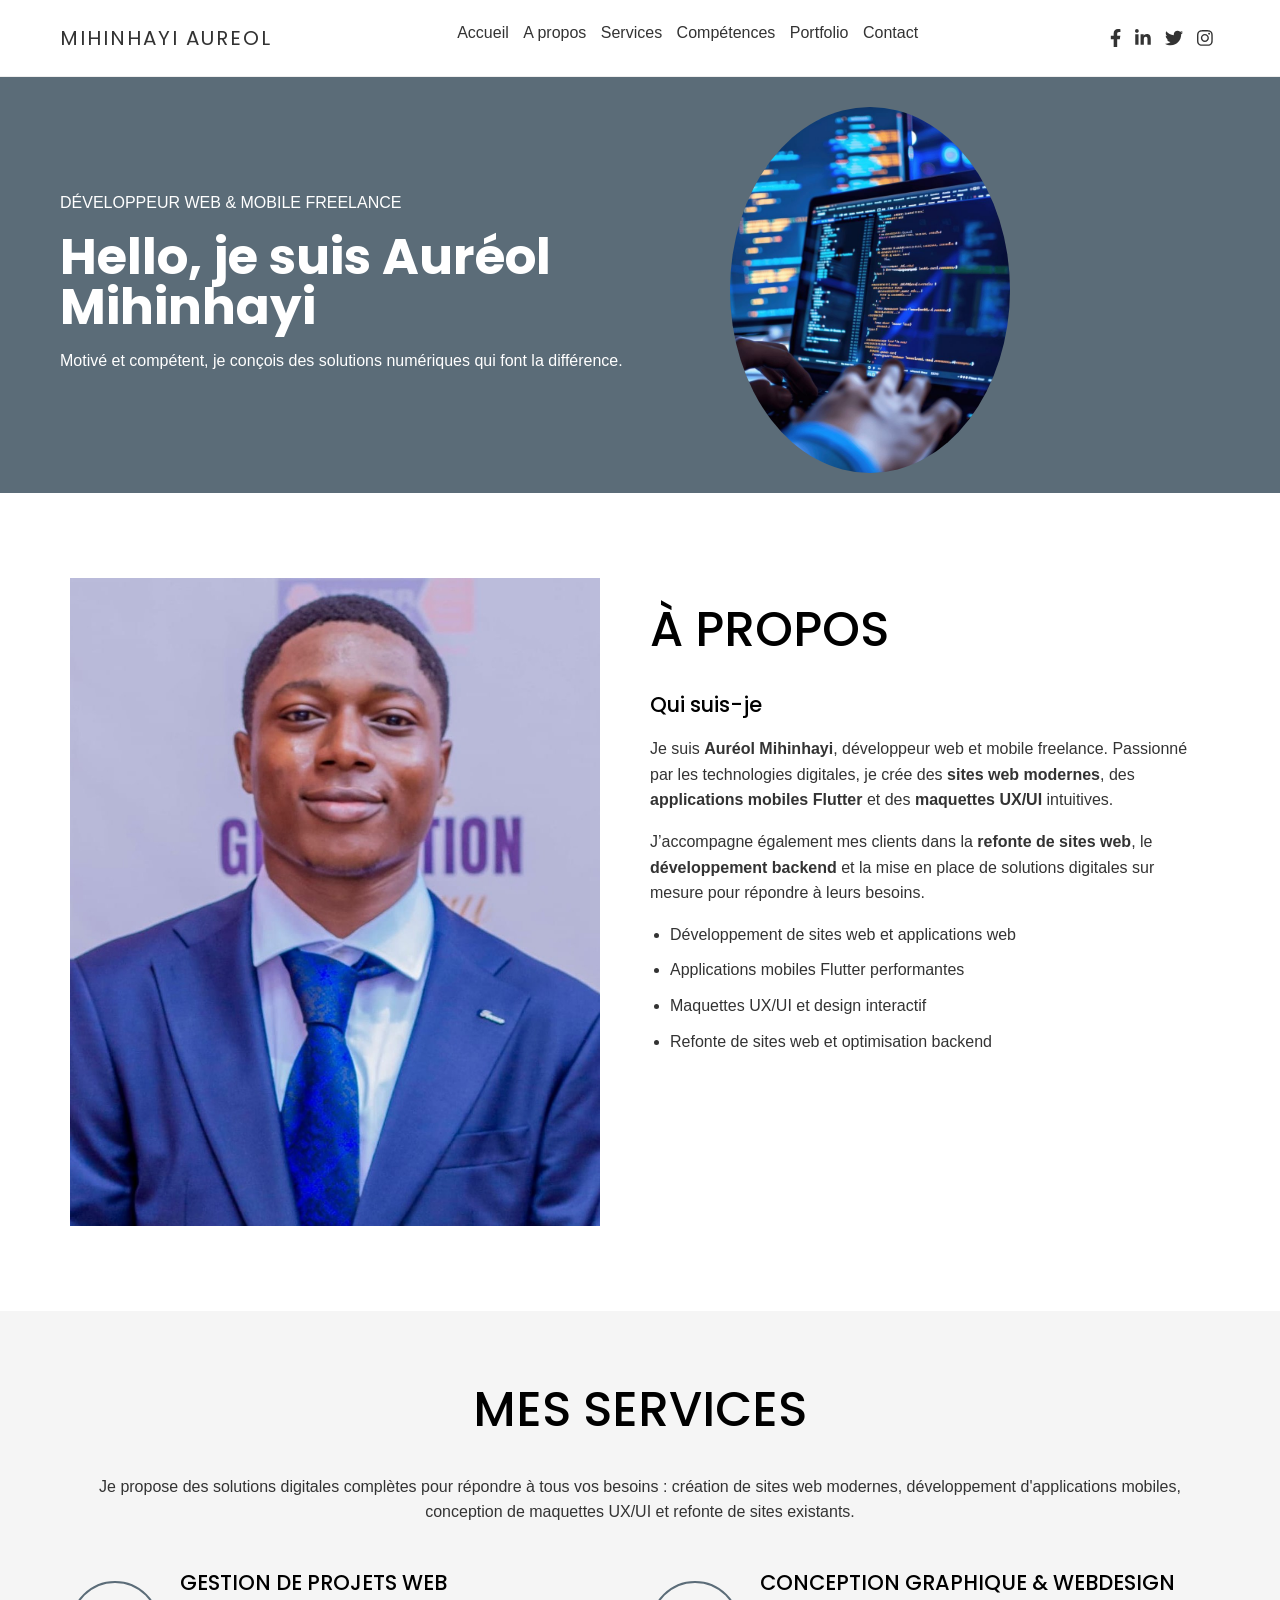
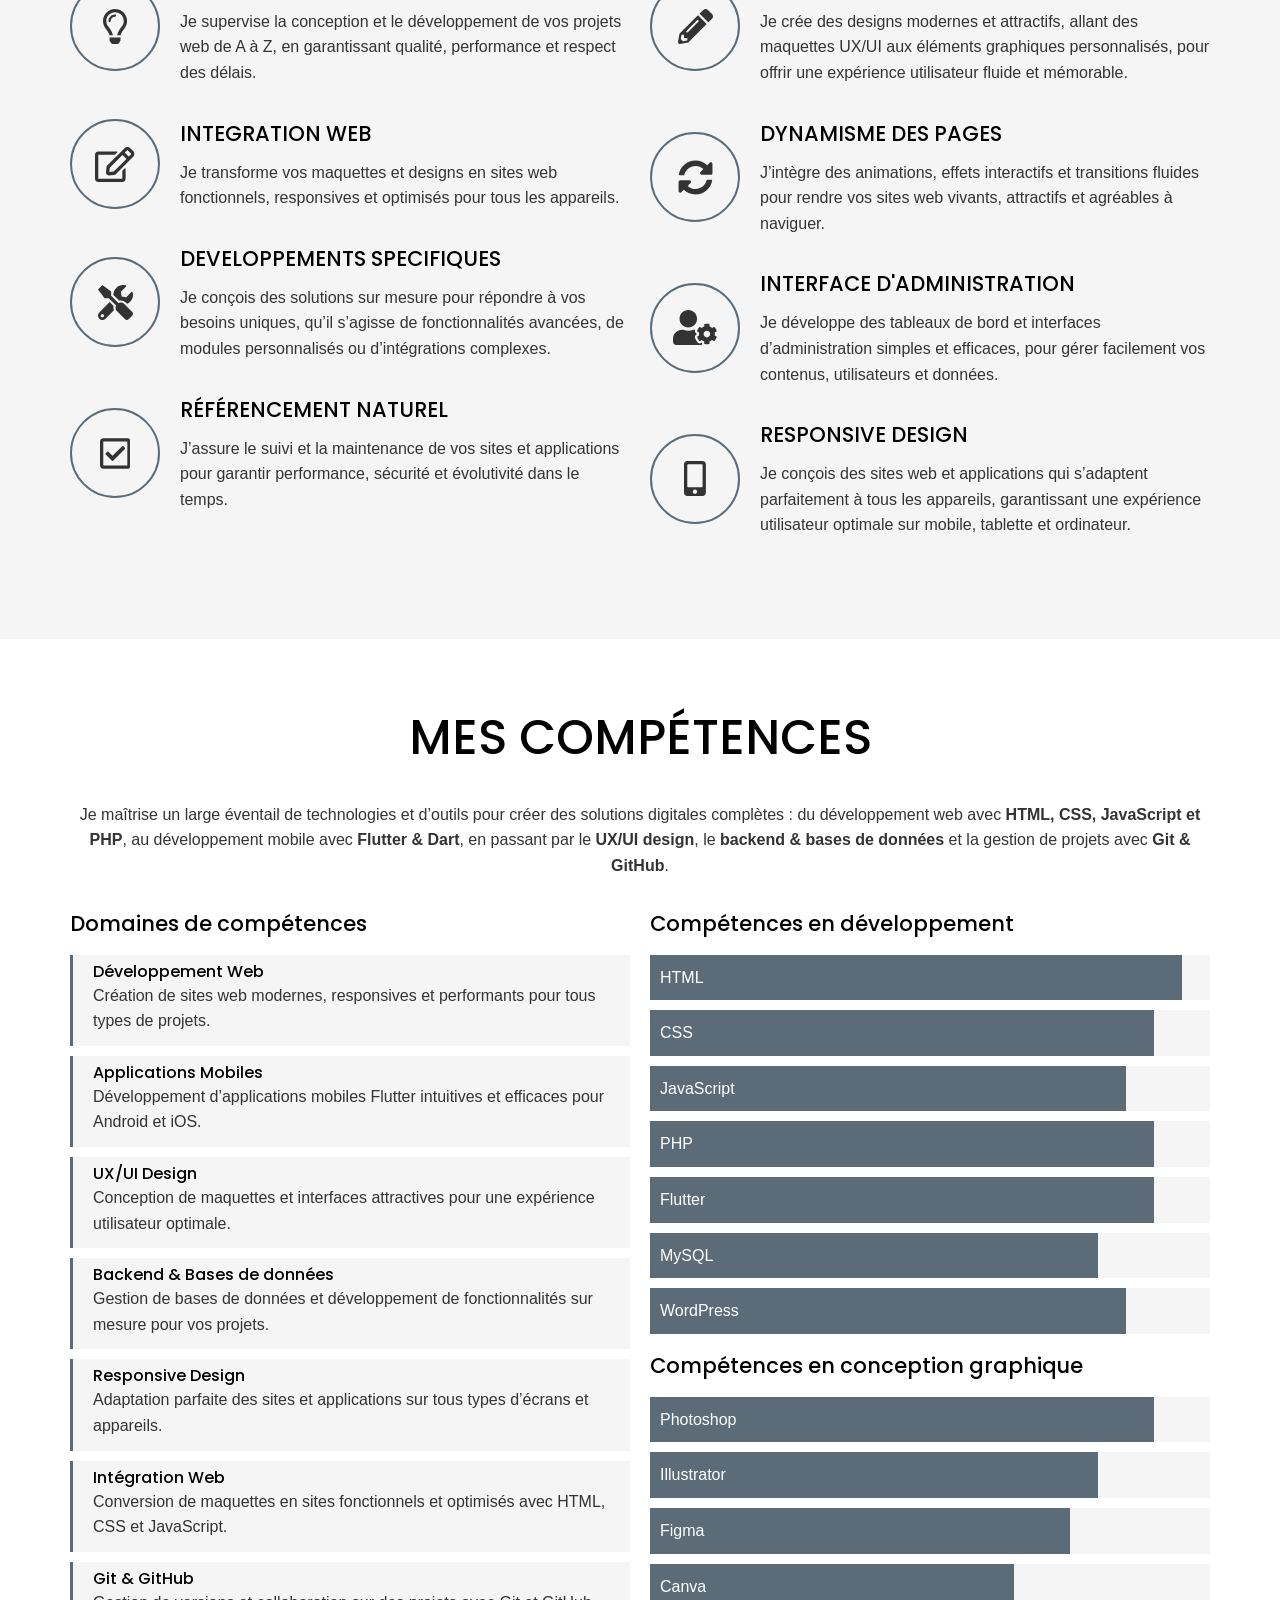
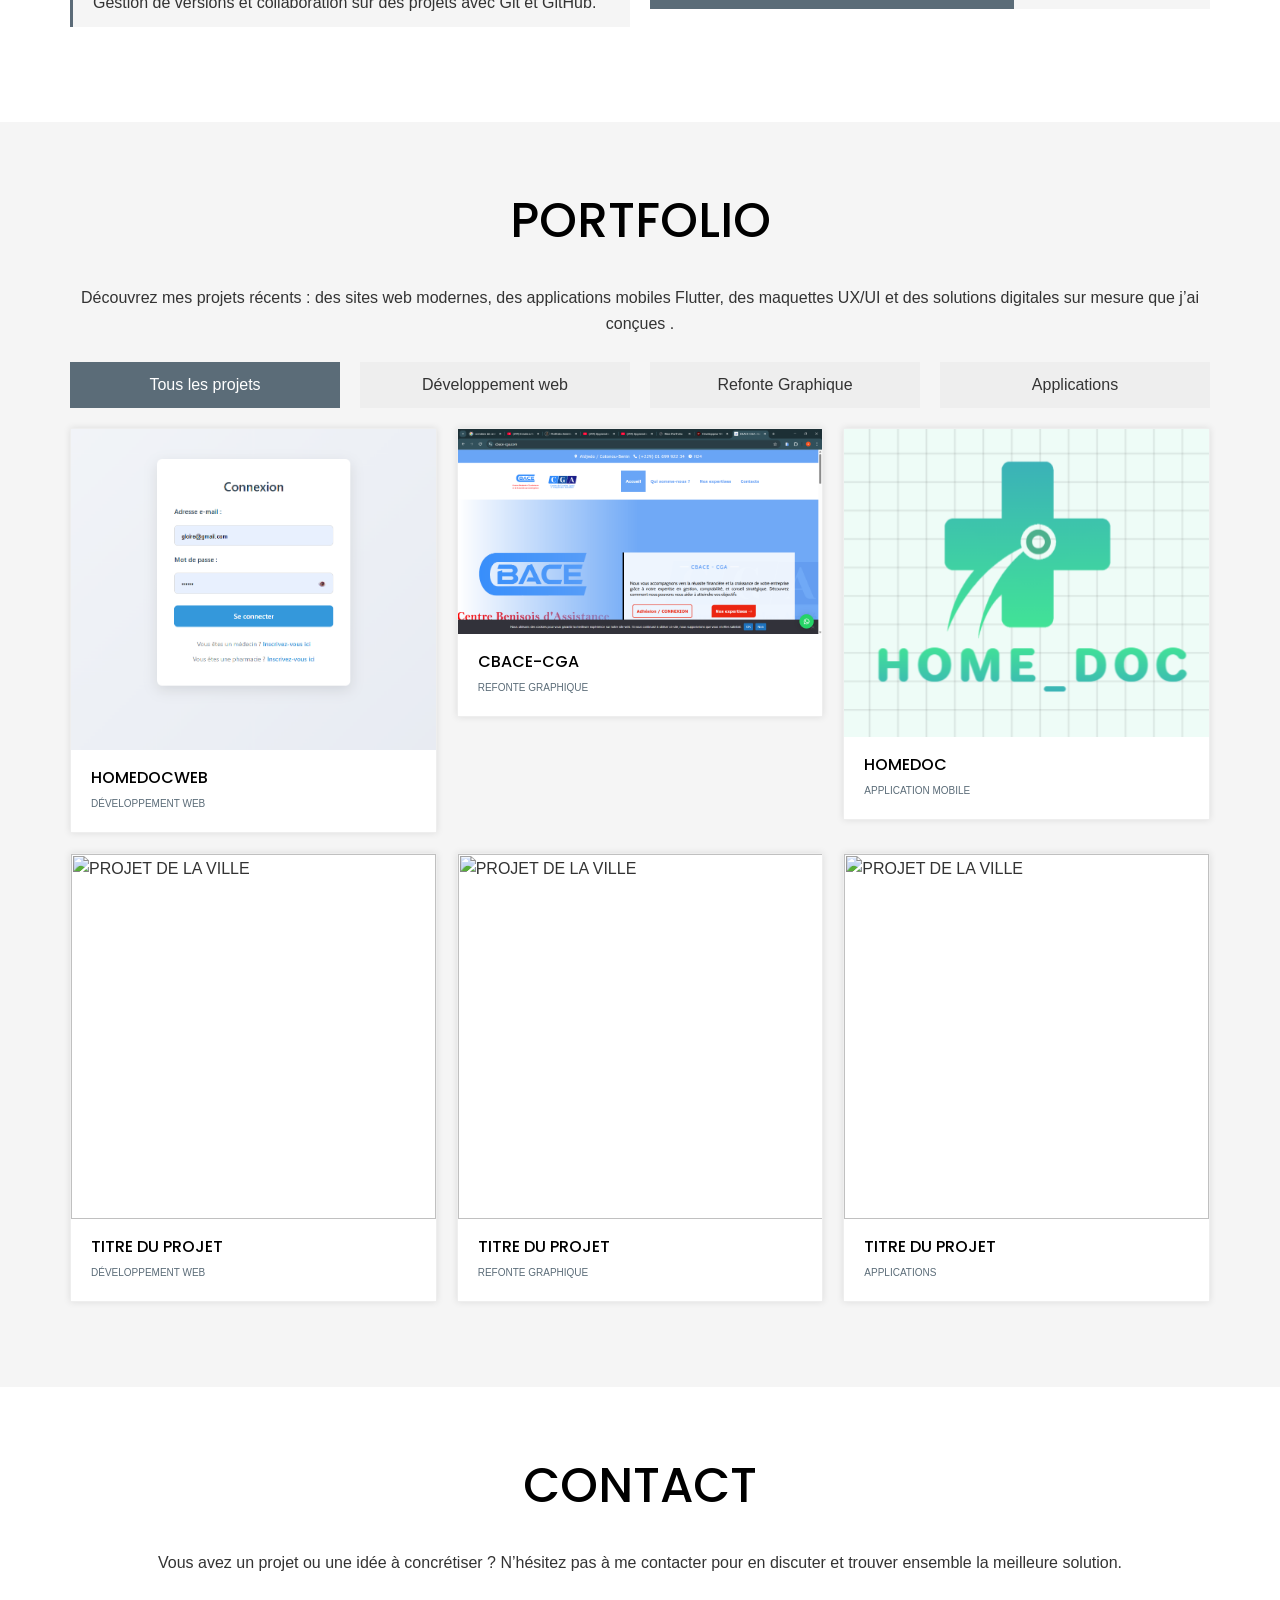
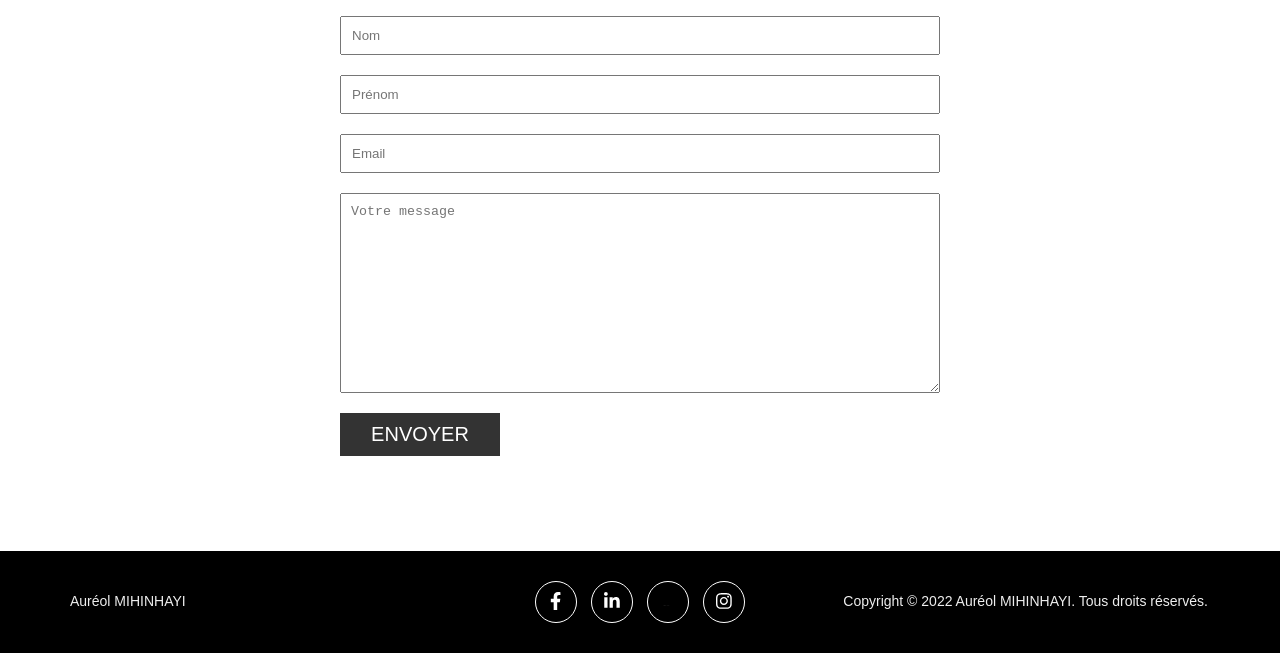
==== index.html @ 406d13b6 "first commit" ====
<html lang="fr">

<head>
  <meta charset="UTF-8">
  <meta http-equiv="X-UA-Compatible" content="IE=edge">
  <meta name="viewport" content="width=device-width, initial-scale=1.0">
  <title> Developpeur WEB</title>
  <meta name="description" content="Portfolio de john doe - Développeur Web - freelance indépendant">
  <link rel="shortcut icon" href="./img/favicon.ico?v=1" type="image/x-icon">
  <link rel="preconnect" href="https://fonts.googleapis.com">
  <link rel="preconnect" href="https://fonts.gstatic.com" crossorigin>
  <link href="https://fonts.googleapis.com/css2?family=Poppins:wght@300;500;700&display=swap" rel="stylesheet">
  <link rel="stylesheet" href="./css/global.css">
  <script src="./js/global.js" defer></script>

</head>

<body>

  <!-- ceci est un commentaire -->

  <header class="header">
    <div class="container d-flex">
      <div class="logo">
       MIHINHAYI AUREOL 
      </div>
      <nav class="navbar ">
        <ul class="menu list-unstyled">
          <li><a href="#hero">Accueil</a></li>
          <li><a href="#about">A propos</a></li>
          <li><a href="#services">Services</a></li>
          <li><a href="#skills">Compétences</a></li>
          <li><a href="#portfolio">Portfolio</a></li>
          <li><a href="#contact">Contact</a></li>
        </ul>
      </nav>
      <div class="right">
        <ul class="socials list-unstyled">
          <li>
            <a href="https://google.fr" target="_blank">
              <svg aria-hidden="true" class="icon facebook" focusable="false" data-prefix="fab" data-icon="facebook-f"
                class="svg-inline--fa fa-facebook-f fa-w-10" role="img" xmlns="http://www.w3.org/2000/svg"
                viewBox="0 0 320 512">
                <path fill="currentColor"
                  d="M279.14 288l14.22-92.66h-88.91v-60.13c0-25.35 12.42-50.06 52.24-50.06h40.42V6.26S260.43 0 225.36 0c-73.22 0-121.08 44.38-121.08 124.72v70.62H22.89V288h81.39v224h100.17V288z">
                </path>
              </svg>
            </a>
          </li>
          <li>
            <a href="https://google.fr">
              <svg aria-hidden="true" class="icon linkedin" focusable="false" data-prefix="fab" data-icon="linkedin-in"
                class="svg-inline--fa fa-linkedin-in fa-w-14" role="img" xmlns="http://www.w3.org/2000/svg"
                viewBox="0 0 448 512">
                <path fill="currentColor"
                  d="M100.28 448H7.4V148.9h92.88zM53.79 108.1C24.09 108.1 0 83.5 0 53.8a53.79 53.79 0 0 1 107.58 0c0 29.7-24.1 54.3-53.79 54.3zM447.9 448h-92.68V302.4c0-34.7-.7-79.2-48.29-79.2-48.29 0-55.69 37.7-55.69 76.7V448h-92.78V148.9h89.08v40.8h1.3c12.4-23.5 42.69-48.3 87.88-48.3 94 0 111.28 61.9 111.28 142.3V448z">
                </path>
              </svg>
            </a>
          </li>
          <li>
            <a href="https://google.fr">
              <svg aria-hidden="true" class="icon twitter" focusable="false" data-prefix="fab" data-icon="twitter"
                class="svg-inline--fa fa-twitter fa-w-16" role="img" xmlns="http://www.w3.org/2000/svg"
                viewBox="0 0 512 512">
                <path fill="currentColor"
                  d="M459.37 151.716c.325 4.548.325 9.097.325 13.645 0 138.72-105.583 298.558-298.558 298.558-59.452 0-114.68-17.219-161.137-47.106 8.447.974 16.568 1.299 25.34 1.299 49.055 0 94.213-16.568 130.274-44.832-46.132-.975-84.792-31.188-98.112-72.772 6.498.974 12.995 1.624 19.818 1.624 9.421 0 18.843-1.3 27.614-3.573-48.081-9.747-84.143-51.98-84.143-102.985v-1.299c13.969 7.797 30.214 12.67 47.431 13.319-28.264-18.843-46.781-51.005-46.781-87.391 0-19.492 5.197-37.36 14.294-52.954 51.655 63.675 129.3 105.258 216.365 109.807-1.624-7.797-2.599-15.918-2.599-24.04 0-57.828 46.782-104.934 104.934-104.934 30.213 0 57.502 12.67 76.67 33.137 23.715-4.548 46.456-13.32 66.599-25.34-7.798 24.366-24.366 44.833-46.132 57.827 21.117-2.273 41.584-8.122 60.426-16.243-14.292 20.791-32.161 39.308-52.628 54.253z">
                </path>
              </svg>
            </a>
          </li>
          <li>
            <a href="https://google.fr">
              <svg aria-hidden="true" class="icon insta" focusable="false" data-prefix="fab" data-icon="instagram"
                class="svg-inline--fa fa-instagram fa-w-14" role="img" xmlns="http://www.w3.org/2000/svg"
                viewBox="0 0 448 512">
                <path fill="currentColor"
                  d="M224.1 141c-63.6 0-114.9 51.3-114.9 114.9s51.3 114.9 114.9 114.9S339 319.5 339 255.9 287.7 141 224.1 141zm0 189.6c-41.1 0-74.7-33.5-74.7-74.7s33.5-74.7 74.7-74.7 74.7 33.5 74.7 74.7-33.6 74.7-74.7 74.7zm146.4-194.3c0 14.9-12 26.8-26.8 26.8-14.9 0-26.8-12-26.8-26.8s12-26.8 26.8-26.8 26.8 12 26.8 26.8zm76.1 27.2c-1.7-35.9-9.9-67.7-36.2-93.9-26.2-26.2-58-34.4-93.9-36.2-37-2.1-147.9-2.1-184.9 0-35.8 1.7-67.6 9.9-93.9 36.1s-34.4 58-36.2 93.9c-2.1 37-2.1 147.9 0 184.9 1.7 35.9 9.9 67.7 36.2 93.9s58 34.4 93.9 36.2c37 2.1 147.9 2.1 184.9 0 35.9-1.7 67.7-9.9 93.9-36.2 26.2-26.2 34.4-58 36.2-93.9 2.1-37 2.1-147.8 0-184.8zM398.8 388c-7.8 19.6-22.9 34.7-42.6 42.6-29.5 11.7-99.5 9-132.1 9s-102.7 2.6-132.1-9c-19.6-7.8-34.7-22.9-42.6-42.6-11.7-29.5-9-99.5-9-132.1s-2.6-102.7 9-132.1c7.8-19.6 22.9-34.7 42.6-42.6 29.5-11.7 99.5-9 132.1-9s102.7-2.6 132.1 9c19.6 7.8 34.7 22.9 42.6 42.6 11.7 29.5 9 99.5 9 132.1s2.7 102.7-9 132.1z">
                </path>
              </svg>
            </a>
          </li>
        </ul>
        <button class="burger"><span class="bar"></span></button>
      </div>
    </div>
  </header>

  <section id="hero" class="hero">
    <div class="container">
      <div class="grid">
        <div class="hero__item left">
          <span>Développeur Web & Mobile Freelance</span>
          <h1 class="title">Hello, je suis <strong>Auréol Mihinhayi</strong></h1>
          <p>
            Motivé et compétent, je conçois des solutions numériques qui font la différence.
          </p>
          
        </div>
        <div class="hero__item right">
          <div class="hero__avatar">
            <img src="./img/codeur.jpg" width="400" height="400" loading="lazy"
              alt="Auréol Mihinhayi - Développeur web & mobile freelance">
          </div>
        </div>
      </div>
    </div>
  </section>
  
  <section id="about" class="about">
    <div class="container">
      <div class="grid">
        <div class="grid__item">
          <img src="./img/aureol.JPG" width="560" height="453" loading="lazy"
            alt="Auréol Mihinhayi - Développeur web & mobile freelance">
        </div>
        <div class="grid__item">
          <h2 class="section-title">À propos</h2>
          <h3>Qui suis-je</h3>
          <p>
            Je suis <strong>Auréol Mihinhayi</strong>, développeur web et mobile freelance.  
            Passionné par les technologies digitales, je crée des <strong>sites web modernes</strong>, des <strong>applications mobiles Flutter</strong> et des <strong>maquettes UX/UI</strong> intuitives.
          </p>
          <p>
            J’accompagne également mes clients dans la <strong>refonte de sites web</strong>, le <strong>développement backend</strong> et la mise en place de solutions digitales sur mesure pour répondre à leurs besoins.
          </p>
          <ul>
            <li>Développement de sites web et applications web</li>
            <li>Applications mobiles Flutter performantes</li>
            <li>Maquettes UX/UI et design interactif</li>
            <li>Refonte de sites web et optimisation backend</li>
          </ul>
        </div>
      </div>
    </div>
  </section>
  
  <section id="services" class="services">
    <div class="container">
      <div class="section-header">
        <h2 class="section-title">Mes services</h2>
        <p>
          Je propose des solutions digitales complètes pour répondre à tous vos besoins : création de sites web modernes, développement d'applications mobiles, conception de maquettes UX/UI et refonte de sites existants.
        </p>
      </div>
      <div class="grid">
        <div class="grid__item">
          <div class="service">
            <div class="service__icon">
              <svg aria-hidden="true" focusable="false" data-prefix="far" data-icon="lightbulb"
                class="svg-inline--fa fa-lightbulb fa-w-11" role="img" xmlns="http://www.w3.org/2000/svg"
                viewBox="0 0 352 512">
                <path fill="currentColor"
                  d="M176 80c-52.94 0-96 43.06-96 96 0 8.84 7.16 16 16 16s16-7.16 16-16c0-35.3 28.72-64 64-64 8.84 0 16-7.16 16-16s-7.16-16-16-16zM96.06 459.17c0 3.15.93 6.22 2.68 8.84l24.51 36.84c2.97 4.46 7.97 7.14 13.32 7.14h78.85c5.36 0 10.36-2.68 13.32-7.14l24.51-36.84c1.74-2.62 2.67-5.7 2.68-8.84l.05-43.18H96.02l.04 43.18zM176 0C73.72 0 0 82.97 0 176c0 44.37 16.45 84.85 43.56 115.78 16.64 18.99 42.74 58.8 52.42 92.16v.06h48v-.12c-.01-4.77-.72-9.51-2.15-14.07-5.59-17.81-22.82-64.77-62.17-109.67-20.54-23.43-31.52-53.15-31.61-84.14-.2-73.64 59.67-128 127.95-128 70.58 0 128 57.42 128 128 0 30.97-11.24 60.85-31.65 84.14-39.11 44.61-56.42 91.47-62.1 109.46a47.507 47.507 0 0 0-2.22 14.3v.1h48v-.05c9.68-33.37 35.78-73.18 52.42-92.16C335.55 260.85 352 220.37 352 176 352 78.8 273.2 0 176 0z">
                </path>
              </svg>
            </div>
            <div class="service__content">
              <h3>GESTION DE PROJETS WEB</h3>
              <p>
                Je supervise la conception et le développement de vos projets web de A à Z, en garantissant qualité, performance et respect des délais.
              </p>
              
            </div>
          </div>

          <div class="service">
            <div class="service__icon">
              <svg aria-hidden="true" focusable="false" data-prefix="far" data-icon="edit"
                class="svg-inline--fa fa-edit fa-w-18" role="img" xmlns="http://www.w3.org/2000/svg"
                viewBox="0 0 576 512">
                <path fill="currentColor"
                  d="M402.3 344.9l32-32c5-5 13.7-1.5 13.7 5.7V464c0 26.5-21.5 48-48 48H48c-26.5 0-48-21.5-48-48V112c0-26.5 21.5-48 48-48h273.5c7.1 0 10.7 8.6 5.7 13.7l-32 32c-1.5 1.5-3.5 2.3-5.7 2.3H48v352h352V350.5c0-2.1.8-4.1 2.3-5.6zm156.6-201.8L296.3 405.7l-90.4 10c-26.2 2.9-48.5-19.2-45.6-45.6l10-90.4L432.9 17.1c22.9-22.9 59.9-22.9 82.7 0l43.2 43.2c22.9 22.9 22.9 60 .1 82.8zM460.1 174L402 115.9 216.2 301.8l-7.3 65.3 65.3-7.3L460.1 174zm64.8-79.7l-43.2-43.2c-4.1-4.1-10.8-4.1-14.8 0L436 82l58.1 58.1 30.9-30.9c4-4.2 4-10.8-.1-14.9z">
                </path>
              </svg>
            </div>
            <div class="service__content">
              <h3>INTEGRATION WEB</h3>
<p>
  Je transforme vos maquettes et designs en sites web fonctionnels, responsives et optimisés pour tous les appareils.
</p>

            </div>
          </div>

          <div class="service">
            <div class="service__icon">
              <svg aria-hidden="true" focusable="false" data-prefix="fas" data-icon="tools"
                class="svg-inline--fa fa-tools fa-w-16" role="img" xmlns="http://www.w3.org/2000/svg"
                viewBox="0 0 512 512">
                <path fill="currentColor"
                  d="M501.1 395.7L384 278.6c-23.1-23.1-57.6-27.6-85.4-13.9L192 158.1V96L64 0 0 64l96 128h62.1l106.6 106.6c-13.6 27.8-9.2 62.3 13.9 85.4l117.1 117.1c14.6 14.6 38.2 14.6 52.7 0l52.7-52.7c14.5-14.6 14.5-38.2 0-52.7zM331.7 225c28.3 0 54.9 11 74.9 31l19.4 19.4c15.8-6.9 30.8-16.5 43.8-29.5 37.1-37.1 49.7-89.3 37.9-136.7-2.2-9-13.5-12.1-20.1-5.5l-74.4 74.4-67.9-11.3L334 98.9l74.4-74.4c6.6-6.6 3.4-17.9-5.7-20.2-47.4-11.7-99.6.9-136.6 37.9-28.5 28.5-41.9 66.1-41.2 103.6l82.1 82.1c8.1-1.9 16.5-2.9 24.7-2.9zm-103.9 82l-56.7-56.7L18.7 402.8c-25 25-25 65.5 0 90.5s65.5 25 90.5 0l123.6-123.6c-7.6-19.9-9.9-41.6-5-62.7zM64 472c-13.2 0-24-10.8-24-24 0-13.3 10.7-24 24-24s24 10.7 24 24c0 13.2-10.7 24-24 24z">
                </path>
              </svg>
            </div>
            <div class="service__content">
              <h3>DEVELOPPEMENTS SPECIFIQUES</h3>
              <p>
                Je conçois des solutions sur mesure pour répondre à vos besoins uniques, qu’il s’agisse de fonctionnalités avancées, de modules personnalisés ou d’intégrations complexes.
              </p>
              
            </div>
          </div>

          <div class="service">
            <div class="service__icon">
              <svg aria-hidden="true" focusable="false" data-prefix="far" data-icon="check-square"
                class="svg-inline--fa fa-check-square fa-w-14" role="img" xmlns="http://www.w3.org/2000/svg"
                viewBox="0 0 448 512">
                <path fill="currentColor"
                  d="M400 32H48C21.49 32 0 53.49 0 80v352c0 26.51 21.49 48 48 48h352c26.51 0 48-21.49 48-48V80c0-26.51-21.49-48-48-48zm0 400H48V80h352v352zm-35.864-241.724L191.547 361.48c-4.705 4.667-12.303 4.637-16.97-.068l-90.781-91.516c-4.667-4.705-4.637-12.303.069-16.971l22.719-22.536c4.705-4.667 12.303-4.637 16.97.069l59.792 60.277 141.352-140.216c4.705-4.667 12.303-4.637 16.97.068l22.536 22.718c4.667 4.706 4.637 12.304-.068 16.971z">
                </path>
              </svg>
            </div>
            <div class="service__content">
              <h3>RÉFÉRENCEMENT NATUREL</h3>
              <p>
                J’assure le suivi et la maintenance de vos sites et applications pour garantir performance, sécurité et évolutivité dans le temps.
              </p>
              
            </div>
          </div>
        </div>
        <div class="grid__item">
          <div class="service">
            <div class="service__icon">
              <svg aria-hidden="true" focusable="false" data-prefix="fas" data-icon="pencil-alt"
                class="svg-inline--fa fa-pencil-alt fa-w-16" role="img" xmlns="http://www.w3.org/2000/svg"
                viewBox="0 0 512 512">
                <path fill="currentColor"
                  d="M497.9 142.1l-46.1 46.1c-4.7 4.7-12.3 4.7-17 0l-111-111c-4.7-4.7-4.7-12.3 0-17l46.1-46.1c18.7-18.7 49.1-18.7 67.9 0l60.1 60.1c18.8 18.7 18.8 49.1 0 67.9zM284.2 99.8L21.6 362.4.4 483.9c-2.9 16.4 11.4 30.6 27.8 27.8l121.5-21.3 262.6-262.6c4.7-4.7 4.7-12.3 0-17l-111-111c-4.8-4.7-12.4-4.7-17.1 0zM124.1 339.9c-5.5-5.5-5.5-14.3 0-19.8l154-154c5.5-5.5 14.3-5.5 19.8 0s5.5 14.3 0 19.8l-154 154c-5.5 5.5-14.3 5.5-19.8 0zM88 424h48v36.3l-64.5 11.3-31.1-31.1L51.7 376H88v48z">
                </path>
              </svg>
            </div>
            <div class="service__content">
              <h3>CONCEPTION GRAPHIQUE & WEBDESIGN</h3>
              
              <p>
                Je crée des designs modernes et attractifs, allant des maquettes UX/UI aux éléments graphiques personnalisés, pour offrir une expérience utilisateur fluide et mémorable.
              </p>
              
            </div>
          </div>

          <div class="service">
            <div class="service__icon">
              <svg aria-hidden="true" focusable="false" data-prefix="fas" data-icon="sync-alt"
                class="svg-inline--fa fa-sync-alt fa-w-16" role="img" xmlns="http://www.w3.org/2000/svg"
                viewBox="0 0 512 512">
                <path fill="currentColor"
                  d="M370.72 133.28C339.458 104.008 298.888 87.962 255.848 88c-77.458.068-144.328 53.178-162.791 126.85-1.344 5.363-6.122 9.15-11.651 9.15H24.103c-7.498 0-13.194-6.807-11.807-14.176C33.933 94.924 134.813 8 256 8c66.448 0 126.791 26.136 171.315 68.685L463.03 40.97C478.149 25.851 504 36.559 504 57.941V192c0 13.255-10.745 24-24 24H345.941c-21.382 0-32.09-25.851-16.971-40.971l41.75-41.749zM32 296h134.059c21.382 0 32.09 25.851 16.971 40.971l-41.75 41.75c31.262 29.273 71.835 45.319 114.876 45.28 77.418-.07 144.315-53.144 162.787-126.849 1.344-5.363 6.122-9.15 11.651-9.15h57.304c7.498 0 13.194 6.807 11.807 14.176C478.067 417.076 377.187 504 256 504c-66.448 0-126.791-26.136-171.315-68.685L48.97 471.03C33.851 486.149 8 475.441 8 454.059V320c0-13.255 10.745-24 24-24z">
                </path>
              </svg>
            </div>
            <div class="service__content">
              <h3>DYNAMISME DES PAGES</h3>
              <p>
                J’intègre des animations, effets interactifs et transitions fluides pour rendre vos sites web vivants, attractifs et agréables à naviguer.
              </p>
            </div>
          </div>

          <div class="service">
            <div class="service__icon">
              <svg aria-hidden="true" focusable="false" data-prefix="fas" data-icon="user-cog"
                class="svg-inline--fa fa-user-cog fa-w-20" role="img" xmlns="http://www.w3.org/2000/svg"
                viewBox="0 0 640 512">
                <path fill="currentColor"
                  d="M610.5 373.3c2.6-14.1 2.6-28.5 0-42.6l25.8-14.9c3-1.7 4.3-5.2 3.3-8.5-6.7-21.6-18.2-41.2-33.2-57.4-2.3-2.5-6-3.1-9-1.4l-25.8 14.9c-10.9-9.3-23.4-16.5-36.9-21.3v-29.8c0-3.4-2.4-6.4-5.7-7.1-22.3-5-45-4.8-66.2 0-3.3.7-5.7 3.7-5.7 7.1v29.8c-13.5 4.8-26 12-36.9 21.3l-25.8-14.9c-2.9-1.7-6.7-1.1-9 1.4-15 16.2-26.5 35.8-33.2 57.4-1 3.3.4 6.8 3.3 8.5l25.8 14.9c-2.6 14.1-2.6 28.5 0 42.6l-25.8 14.9c-3 1.7-4.3 5.2-3.3 8.5 6.7 21.6 18.2 41.1 33.2 57.4 2.3 2.5 6 3.1 9 1.4l25.8-14.9c10.9 9.3 23.4 16.5 36.9 21.3v29.8c0 3.4 2.4 6.4 5.7 7.1 22.3 5 45 4.8 66.2 0 3.3-.7 5.7-3.7 5.7-7.1v-29.8c13.5-4.8 26-12 36.9-21.3l25.8 14.9c2.9 1.7 6.7 1.1 9-1.4 15-16.2 26.5-35.8 33.2-57.4 1-3.3-.4-6.8-3.3-8.5l-25.8-14.9zM496 400.5c-26.8 0-48.5-21.8-48.5-48.5s21.8-48.5 48.5-48.5 48.5 21.8 48.5 48.5-21.7 48.5-48.5 48.5zM224 256c70.7 0 128-57.3 128-128S294.7 0 224 0 96 57.3 96 128s57.3 128 128 128zm201.2 226.5c-2.3-1.2-4.6-2.6-6.8-3.9l-7.9 4.6c-6 3.4-12.8 5.3-19.6 5.3-10.9 0-21.4-4.6-28.9-12.6-18.3-19.8-32.3-43.9-40.2-69.6-5.5-17.7 1.9-36.4 17.9-45.7l7.9-4.6c-.1-2.6-.1-5.2 0-7.8l-7.9-4.6c-16-9.2-23.4-28-17.9-45.7.9-2.9 2.2-5.8 3.2-8.7-3.8-.3-7.5-1.2-11.4-1.2h-16.7c-22.2 10.2-46.9 16-72.9 16s-50.6-5.8-72.9-16h-16.7C60.2 288 0 348.2 0 422.4V464c0 26.5 21.5 48 48 48h352c10.1 0 19.5-3.2 27.2-8.5-1.2-3.8-2-7.7-2-11.8v-9.2z">
                </path>
              </svg>
            </div>
            <div class="service__content">
              <h3>INTERFACE D'ADMINISTRATION</h3>
              <p>
                Je développe des tableaux de bord et interfaces d’administration simples et efficaces, pour gérer facilement vos contenus, utilisateurs et données.
              </p>
            </div>
          </div>

          <div class="service">
            <div class="service__icon">
              <svg aria-hidden="true" focusable="false" data-prefix="fas" data-icon="mobile-alt"
                class="svg-inline--fa fa-mobile-alt fa-w-10" role="img" xmlns="http://www.w3.org/2000/svg"
                viewBox="0 0 320 512">
                <path fill="currentColor"
                  d="M272 0H48C21.5 0 0 21.5 0 48v416c0 26.5 21.5 48 48 48h224c26.5 0 48-21.5 48-48V48c0-26.5-21.5-48-48-48zM160 480c-17.7 0-32-14.3-32-32s14.3-32 32-32 32 14.3 32 32-14.3 32-32 32zm112-108c0 6.6-5.4 12-12 12H60c-6.6 0-12-5.4-12-12V60c0-6.6 5.4-12 12-12h200c6.6 0 12 5.4 12 12v312z">
                </path>
              </svg>
            </div>
            <div class="service__content">
              <h3>RESPONSIVE DESIGN</h3>
              <p>
                Je conçois des sites web et applications qui s’adaptent parfaitement à tous les appareils, garantissant une expérience utilisateur optimale sur mobile, tablette et ordinateur.
              </p>
            </div>
          </div>
        </div>
      </div>
    </div>

  </section>
  <section id="skills" class="skills">
    <div class="container">
      <div class="section-header">
        <h2 class="section-title">Mes compétences</h2>
        <p>
          Je maîtrise un large éventail de technologies et d’outils pour créer des solutions digitales complètes : du développement web avec <strong>HTML, CSS, JavaScript et PHP</strong>, au développement mobile avec <strong>Flutter & Dart</strong>, en passant par le <strong>UX/UI design</strong>, le <strong>backend & bases de données</strong> et la gestion de projets avec <strong>Git & GitHub</strong>.
        </p>
        

      </div>
      <div class="grid">
        <div class="grid__item">
          <h3>Domaines de compétences</h3>
          <ul class="list-unstyled">
            <li>
              <h4>Développement Web</h4>
              <p>Création de sites web modernes, responsives et performants pour tous types de projets.</p>
            </li>
            <li>
              <h4>Applications Mobiles</h4>
              <p>Développement d’applications mobiles Flutter intuitives et efficaces pour Android et iOS.</p>
            </li>
            <li>
              <h4>UX/UI Design</h4>
              <p>Conception de maquettes et interfaces attractives pour une expérience utilisateur optimale.</p>
            </li>
            <li>
              <h4>Backend & Bases de données</h4>
              <p>Gestion de bases de données et développement de fonctionnalités sur mesure pour vos projets.</p>
            </li>
            <li>
              <h4>Responsive Design</h4>
              <p>Adaptation parfaite des sites et applications sur tous types d’écrans et appareils.</p>
            </li>
            <li>
              <h4>Intégration Web</h4>
              <p>Conversion de maquettes en sites fonctionnels et optimisés avec HTML, CSS et JavaScript.</p>
            </li>
            <li>
              <h4>Git & GitHub</h4>
              <p>Gestion de versions et collaboration sur des projets avec Git et GitHub.</p>
            </li>
          </ul>
        </div>
        <div class="grid__item">
          <h3>Compétences en développement</h3>
          <div class="progressbar">
            <div class="bar" data-width="95">HTML</div>
          </div>
          <div class="progressbar">
            <div class="bar" data-width="90">CSS</div>
          </div>
          <div class="progressbar">
            <div class="bar" data-width="85">JavaScript</div>
          </div>
          <div class="progressbar">
            <div class="bar" data-width="90">PHP</div>
          </div>
          <div class="progressbar">
            <div class="bar" data-width="90">Flutter</div>
          </div>
          <div class="progressbar">
            <div class="bar" data-width="80">MySQL</div>
          </div>
          <div class="progressbar">
            <div class="bar" data-width="85">WordPress</div>
          </div>
          
        
          <h3>Compétences en conception graphique</h3>
          <div class="progressbar">
            <div class="bar" data-width="90">Photoshop</div>
          </div>
          <div class="progressbar">
            <div class="bar" data-width="80">Illustrator</div>
          </div>
          <div class="progressbar">
            <div class="bar" data-width="75">Figma</div>
          </div>
          <div class="progressbar">
            <div class="bar" data-width="65">Canva</div>
          </div>
        </div>
        
  </section>
  <section id="portfolio" class="portfolio">
    <div class="container">
      <div class="section-header">
        <h2 class="section-title">Portfolio</h2>
<p>
  Découvrez mes projets récents : des sites web modernes, des applications mobiles Flutter, des maquettes UX/UI et des solutions digitales sur mesure que j’ai conçues .
</p>

      </div>
      <ul class="grid portfolio-filters list-unstyled">
        <li class="grid__item">
          <a href="#" class="active" data-filter="all">Tous les projets</a>
        </li>
        <li class="grid__item">
          <a href="#" data-filter="web">Développement web</a>
        </li>
        <li class="grid__item">
          <a href="#" data-filter="design">Refonte Graphique</a>
        </li>
        <li class="grid__item">
          <a href="#" data-filter="app">Applications</a>
        </li>
      </ul>
      <div class="grid">
        <div class="grid__item">
          <div class="card" data-category="web">
            <img src="./img/homedocweb1.png" loading="lazy" width="365" height="243"
              alt="projet de la ville" class="card__image">
            <div class="card__inner">
              <h3 class="card__title">HOMEDOCWEB</h3>
              <p class="category">Développement Web</p>
            </div>
            <div class="card__overlay">
              <a href="#" class="card__link" data-id="modal-1">+</a>
            </div>
          </div>
          <div class="modal" id="modal-1">
            <button class="modal__close">&times;</button>

            <div class="modal__content">

              <div class="container">
                <div class="grid">
                  <div class="grid__item">
                    <img src="./img/medecin1.png" loading="lazy" width="560" height="373"
                      class="card__image" alt="Projet site de la ville de lyon" />
                    <img src="./img/medecin2.png" loading="lazy" width="560" height="373"
                      class="card__image" alt="Projet site de la ville de lyon" />
                      <img src="./img/Tableau de bord _ HomeDoc - Google Chrome 25_09_2025 23_35_31.png" loading="lazy" width="560" height="373"
                      class="card__image" alt="Projet site de la ville de lyon" />
                  <img src="./img/Tableau de bord _ HomeDoc - Google Chrome 25_09_2025 23_35_49.png" loading="lazy" width="560" height="373"
                      class="card__image" alt="Projet site de la ville de lyon" />
                 
                  </div>
                  
                  <div class="grid__item">
                    <h4 class="modal__title h2">HOMEDOC WEB</h4>
                    <p>
                      <svg width="15" height="15" aria-hidden="true" focusable="false" data-prefix="far"
                        data-icon="calendar" class="svg-inline--fa fa-calendar fa-w-14" role="img"
                        xmlns="http://www.w3.org/2000/svg" viewBox="0 0 448 512">
                        <path fill="currentColor"
                          d="M400 64h-48V12c0-6.6-5.4-12-12-12h-40c-6.6 0-12 5.4-12 12v52H160V12c0-6.6-5.4-12-12-12h-40c-6.6 0-12 5.4-12 12v52H48C21.5 64 0 85.5 0 112v352c0 26.5 21.5 48 48 48h352c26.5 0 48-21.5 48-48V112c0-26.5-21.5-48-48-48zm-6 400H54c-3.3 0-6-2.7-6-6V160h352v298c0 3.3-2.7 6-6 6z">
                        </path>
                      </svg>
                      <i>Année : 2025</i>
                    </p>
                    <p class="category">
                      <svg width="15" height="15" aria-hidden="true" focusable="false" data-prefix="fas" data-icon="tag"
                        class="svg-inline--fa fa-tag fa-w-16" role="img" xmlns="http://www.w3.org/2000/svg"
                        viewBox="0 0 512 512">
                        <path fill="currentColor"
                          d="M0 252.118V48C0 21.49 21.49 0 48 0h204.118a48 48 0 0 1 33.941 14.059l211.882 211.882c18.745 18.745 18.745 49.137 0 67.882L293.823 497.941c-18.745 18.745-49.137 18.745-67.882 0L14.059 286.059A48 48 0 0 1 0 252.118zM112 64c-26.51 0-48 21.49-48 48s21.49 48 48 48 48-21.49 48-48-21.49-48-48-48z">
                        </path>
                      </svg>
                      Site web de gestion de rendez-vous médicaux et de gestions des commandes.
                    </p>
                    <p>
                      HomeDoc Web est une solution digitale qui permet aux médecins et aux pharmacies 
                de gérer efficacement leurs consultations, ordonnances et commandes. 
                Cette version web propose un tableau de bord complet pour chaque acteur.
                    </p>

                    <h5 class="h3">Informations</h5>
                    <p>
                      Le site a été développé pour optimiser la gestion des consultations médicales, 
                      la communication entre médecins et pharmacies, ainsi que le suivi des patients.
                    </p>

                    <h5 class="h3">Technologies</h5>

                    <ul>
                      <li>HTML</li>
                      <li>CSS</li>
                      <li>JavaScript</li>
                      <li>PHP</li>
                      <li>MySQL</li>
                      <li>API REST</li>
                    </ul>
                  </div>
                </div>
              </div>
            </div>
          </div>
        </div>
        <div class="grid__item">
          <div class="card" data-category="design">
            <img src="./img/CBACE-CGA _ Gestion d'entreprise et finance à Cotonou-Bénin - Google Chrome 25_09_2025 23_13_12.png" loading="lazy" width="365" height="243"
              alt="projet de la ville" class="card__image">
            <div class="card__inner">
              <h3 class="card__title">CBACE-CGA</h3>
              <p class="category">Refonte graphique</p>
            </div>
            <div class="card__overlay">
              <a href="#" class="card__link" data-id="modal-2">+</a>
            </div>
          </div>
          <div class="modal" id="modal-2">
            <button class="modal__close">&times;</button>

            <div class="modal__content">

              <div class="container">
                <div class="grid">
                  <div class="grid__item">
                    <img src="https://picsum.photos/600/400?random=2" loading="lazy" width="560" height="373"
                      class="card__image" alt="Projet site de la ville de lyon" />
                    <img src="https://picsum.photos/600/400?random=22" loading="lazy" width="560" height="373"
                      class="card__image" alt="Projet site de la ville de lyon" />
                  </div>
                  <div class="grid__item">
                    <h4 class="modal__title h2">Titre de la modal 2</h4>
                    <p>
                      <svg width="15" height="15" aria-hidden="true" focusable="false" data-prefix="far"
                        data-icon="calendar" class="svg-inline--fa fa-calendar fa-w-14" role="img"
                        xmlns="http://www.w3.org/2000/svg" viewBox="0 0 448 512">
                        <path fill="currentColor"
                          d="M400 64h-48V12c0-6.6-5.4-12-12-12h-40c-6.6 0-12 5.4-12 12v52H160V12c0-6.6-5.4-12-12-12h-40c-6.6 0-12 5.4-12 12v52H48C21.5 64 0 85.5 0 112v352c0 26.5 21.5 48 48 48h352c26.5 0 48-21.5 48-48V112c0-26.5-21.5-48-48-48zm-6 400H54c-3.3 0-6-2.7-6-6V160h352v298c0 3.3-2.7 6-6 6z">
                        </path>
                      </svg>
                      <i>Année : 2019</i>
                    </p>
                    <p class="category">
                      <svg width="15" height="15" aria-hidden="true" focusable="false" data-prefix="fas" data-icon="tag"
                        class="svg-inline--fa fa-tag fa-w-16" role="img" xmlns="http://www.w3.org/2000/svg"
                        viewBox="0 0 512 512">
                        <path fill="currentColor"
                          d="M0 252.118V48C0 21.49 21.49 0 48 0h204.118a48 48 0 0 1 33.941 14.059l211.882 211.882c18.745 18.745 18.745 49.137 0 67.882L293.823 497.941c-18.745 18.745-49.137 18.745-67.882 0L14.059 286.059A48 48 0 0 1 0 252.118zM112 64c-26.51 0-48 21.49-48 48s21.49 48 48 48 48-21.49 48-48-21.49-48-48-48z">
                        </path>
                      </svg>
                      Refonte graphique
                    </p>
                    <p>
                      Lorem ipsum dolor sit amet consectetur adipisicing
                      elit. Quaerat accusantium laborum aliquam enim. Vero
                      voluptate, animi, sint vel mollitia ut odio, eius quis
                      expedita quo at! Dignissimos ipsum odit dolores!
                    </p>

                    <h5 class="h3">Informations</h5>
                    <p>
                      Lorem ipsum dolor sit amet consectetur adipisicing
                      elit. Quaerat accusantium laborum aliquam enim. Vero
                      voluptate, animi, sint vel mollitia ut odio, eius quis
                      expedita quo at! Dignissimos ipsum odit dolores!
                    </p>

                    <h5 class="h3">Technologies</h5>

                    <ul>
                      <li>HTML, CSS</li>
                      <li>Javascript</li>
                      <li>React</li>
                      <li>Node.js</li>
                      <li>Express.js</li>
                      <li>MongoDB</li>
                    </ul>
                  </div>
                </div>
              </div>
            </div>
          </div>
        </div>
        <div class="grid__item">
          <div class="card" data-category="app">
            <img src="./img/logoapplication.png" loading="lazy" width="365" height="243"
              alt="Logo de l’application HomeDoc" class="card__image">
            <div class="card__inner">
              <h3 class="card__title">HomeDoc</h3>
              <p class="category">Application mobile</p>
            </div>
            <div class="card__overlay">
              <a href="#" class="card__link" data-id="modal-3">+</a>
            </div>
          </div>
        
          <div class="modal" id="modal-3">
            <button class="modal__close">&times;</button>
        
            <div class="modal__content">
              <div class="container">
                <div class="grid">
                  <!-- Partie gauche : images -->
                  <div class="grid__item">
                    <img src="./img/connexionapplication.png" loading="lazy" width="560" height="373"
                      class="card__image modal__img" alt="Écran de connexion HomeDoc" />
        
                    <img src="./img/homedoc1.png" loading="lazy" width="560" height="373"
                      class="card__image modal__img" alt="Aperçu de l’application HomeDoc" />
                  </div>
        
                  <!-- Partie droite : description -->
                  <div class="grid__item">
                    <h4 class="modal__title h2">Projet HomeDoc</h4>
                    <p>
                      <svg width="15" height="15" aria-hidden="true" focusable="false" data-prefix="far"
                        data-icon="calendar" class="svg-inline--fa fa-calendar fa-w-14" role="img"
                        xmlns="http://www.w3.org/2000/svg" viewBox="0 0 448 512">
                        <path fill="currentColor"
                          d="M400 64h-48V12c0-6.6-5.4-12-12-12h-40c-6.6 0-12 5.4-12 12v52H160V12c0-6.6-5.4-12-12-12h-40c-6.6 0-12 5.4-12 12v52H48C21.5 64 0 85.5 0 112v352c0 26.5 21.5 48 48 48h352c26.5 0 48-21.5 48-48V112c0-26.5-21.5-48-48-48zm-6 400H54c-3.3 0-6-2.7-6-6V160h352v298c0 3.3-2.7 6-6 6z">
                        </path>
                      </svg>
                      <i>Année : 2025</i>
                    </p>
        
                    <p class="category">
                      <svg width="15" height="15" aria-hidden="true" focusable="false" data-prefix="fas" data-icon="tag"
                        class="svg-inline--fa fa-tag fa-w-16" role="img" xmlns="http://www.w3.org/2000/svg"
                        viewBox="0 0 512 512">
                        <path fill="currentColor"
                          d="M0 252.118V48C0 21.49 21.49 0 48 0h204.118a48 48 0 0 1 33.941 14.059l211.882 211.882c18.745 18.745 18.745 49.137 0 67.882L293.823 497.941c-18.745 18.745-49.137 18.745-67.882 0L14.059 286.059A48 48 0 0 1 0 252.118zM112 64c-26.51 0-48 21.49-48 48s21.49 48 48 48 48-21.49 48-48-21.49-48-48-48z">
                        </path>
                      </svg>
                      Application mobile de gestion médicale
                    </p>
        
                    <p>
                      HomeDoc est une application qui permet aux patients de gérer
                      leurs consultations médicales en ligne, de prendre rendez-vous,
                      et de suivre l’historique de leurs ordonnances.
                    </p>
        
                    <h5 class="h3">Informations</h5>
                    <p>
                      Le projet a été réalisé dans le cadre de ma soutenance.  
                      Il inclut la partie mobile (Flutter) et un site web en PHP.
                    </p>
        
                    <h5 class="h3">Technologies</h5>
                    <ul>
                      <li>Flutter (application mobile)</li>
                      <li>PHP / MySQL (backend & site web)</li>
                      <li>HTML, CSS, JavaScript</li>
                      <li>API REST</li>
                    </ul>
                  </div>
                </div>
              </div>
            </div>
          </div>
        </div>
        
        <div class="grid__item">
          <div class="card" data-category="web">
            <img src="https://picsum.photos/600/400?random=4" loading="lazy" width="365" height="243"
              alt="projet de la ville" class="card__image">
            <div class="card__inner">
              <h3 class="card__title">Titre du projet</h3>
              <p class="category">Développement Web</p>
            </div>
            <div class="card__overlay">
              <a href="#" class="card__link" data-id="modal-4">+</a>
            </div>
          </div>
          <div class="modal" id="modal-4">
            <button class="modal__close">&times;</button>

            <div class="modal__content">

              <div class="container">
                <div class="grid">
                  <div class="grid__item">
                    <img src="https://picsum.photos/600/400?random=2" loading="lazy" width="560" height="373"
                      class="card__image" alt="Projet site de la ville de lyon" />
                    <img src="https://picsum.photos/600/400?random=22" loading="lazy" width="560" height="373"
                      class="card__image" alt="Projet site de la ville de lyon" />
                  </div>
                  <div class="grid__item">
                    <h4 class="modal__title h2">Titre de la modal 4</h4>
                    <p>
                      <svg width="15" height="15" aria-hidden="true" focusable="false" data-prefix="far"
                        data-icon="calendar" class="svg-inline--fa fa-calendar fa-w-14" role="img"
                        xmlns="http://www.w3.org/2000/svg" viewBox="0 0 448 512">
                        <path fill="currentColor"
                          d="M400 64h-48V12c0-6.6-5.4-12-12-12h-40c-6.6 0-12 5.4-12 12v52H160V12c0-6.6-5.4-12-12-12h-40c-6.6 0-12 5.4-12 12v52H48C21.5 64 0 85.5 0 112v352c0 26.5 21.5 48 48 48h352c26.5 0 48-21.5 48-48V112c0-26.5-21.5-48-48-48zm-6 400H54c-3.3 0-6-2.7-6-6V160h352v298c0 3.3-2.7 6-6 6z">
                        </path>
                      </svg>
                      <i>Année : 2019</i>
                    </p>
                    <p class="category">
                      <svg width="15" height="15" aria-hidden="true" focusable="false" data-prefix="fas" data-icon="tag"
                        class="svg-inline--fa fa-tag fa-w-16" role="img" xmlns="http://www.w3.org/2000/svg"
                        viewBox="0 0 512 512">
                        <path fill="currentColor"
                          d="M0 252.118V48C0 21.49 21.49 0 48 0h204.118a48 48 0 0 1 33.941 14.059l211.882 211.882c18.745 18.745 18.745 49.137 0 67.882L293.823 497.941c-18.745 18.745-49.137 18.745-67.882 0L14.059 286.059A48 48 0 0 1 0 252.118zM112 64c-26.51 0-48 21.49-48 48s21.49 48 48 48 48-21.49 48-48-21.49-48-48-48z">
                        </path>
                      </svg>
                      Refonte graphique
                    </p>
                    <p>
                      Lorem ipsum dolor sit amet consectetur adipisicing
                      elit. Quaerat accusantium laborum aliquam enim. Vero
                      voluptate, animi, sint vel mollitia ut odio, eius quis
                      expedita quo at! Dignissimos ipsum odit dolores!
                    </p>

                    <h5 class="h3">Informations</h5>
                    <p>
                      Lorem ipsum dolor sit amet consectetur adipisicing
                      elit. Quaerat accusantium laborum aliquam enim. Vero
                      voluptate, animi, sint vel mollitia ut odio, eius quis
                      expedita quo at! Dignissimos ipsum odit dolores!
                    </p>

                    <h5 class="h3">Technologies</h5>

                    <ul>
                      <li>HTML, CSS</li>
                      <li>Javascript</li>
                      <li>React</li>
                      <li>Node.js</li>
                      <li>Express.js</li>
                      <li>MongoDB</li>
                    </ul>
                  </div>
                </div>
              </div>
            </div>
          </div>
        </div>
        <div class="grid__item">
          <div class="card" data-category="design">
            <img src="https://picsum.photos/600/400?random=5" loading="lazy" width="365" height="243"
              alt="projet de la ville" class="card__image">
            <div class="card__inner">
              <h3 class="card__title">Titre du projet</h3>
              <p class="category">Refonte graphique</p>
            </div>
            <div class="card__overlay">
              <a href="#" class="card__link" data-id="modal-5">+</a>
            </div>
          </div>
          <div class="modal" id="modal-5">
            <button class="modal__close">&times;</button>

            <div class="modal__content">

              <div class="container">
                <div class="grid">
                  <div class="grid__item">
                    <img src="https://picsum.photos/600/400?random=2" loading="lazy" width="560" height="373"
                      class="card__image" alt="Projet site de la ville de lyon" />
                    <img src="https://picsum.photos/600/400?random=22" loading="lazy" width="560" height="373"
                      class="card__image" alt="Projet site de la ville de lyon" />
                  </div>
                  <div class="grid__item">
                    <h4 class="modal__title h2">Titre de la modal 5</h4>
                    <p>
                      <svg width="15" height="15" aria-hidden="true" focusable="false" data-prefix="far"
                        data-icon="calendar" class="svg-inline--fa fa-calendar fa-w-14" role="img"
                        xmlns="http://www.w3.org/2000/svg" viewBox="0 0 448 512">
                        <path fill="currentColor"
                          d="M400 64h-48V12c0-6.6-5.4-12-12-12h-40c-6.6 0-12 5.4-12 12v52H160V12c0-6.6-5.4-12-12-12h-40c-6.6 0-12 5.4-12 12v52H48C21.5 64 0 85.5 0 112v352c0 26.5 21.5 48 48 48h352c26.5 0 48-21.5 48-48V112c0-26.5-21.5-48-48-48zm-6 400H54c-3.3 0-6-2.7-6-6V160h352v298c0 3.3-2.7 6-6 6z">
                        </path>
                      </svg>
                      <i>Année : 2019</i>
                    </p>
                    <p class="category">
                      <svg width="15" height="15" aria-hidden="true" focusable="false" data-prefix="fas" data-icon="tag"
                        class="svg-inline--fa fa-tag fa-w-16" role="img" xmlns="http://www.w3.org/2000/svg"
                        viewBox="0 0 512 512">
                        <path fill="currentColor"
                          d="M0 252.118V48C0 21.49 21.49 0 48 0h204.118a48 48 0 0 1 33.941 14.059l211.882 211.882c18.745 18.745 18.745 49.137 0 67.882L293.823 497.941c-18.745 18.745-49.137 18.745-67.882 0L14.059 286.059A48 48 0 0 1 0 252.118zM112 64c-26.51 0-48 21.49-48 48s21.49 48 48 48 48-21.49 48-48-21.49-48-48-48z">
                        </path>
                      </svg>
                      Refonte graphique
                    </p>
                    <p>
                      Lorem ipsum dolor sit amet consectetur adipisicing
                      elit. Quaerat accusantium laborum aliquam enim. Vero
                      voluptate, animi, sint vel mollitia ut odio, eius quis
                      expedita quo at! Dignissimos ipsum odit dolores!
                    </p>

                    <h5 class="h3">Informations</h5>
                    <p>
                      Lorem ipsum dolor sit amet consectetur adipisicing
                      elit. Quaerat accusantium laborum aliquam enim. Vero
                      voluptate, animi, sint vel mollitia ut odio, eius quis
                      expedita quo at! Dignissimos ipsum odit dolores!
                    </p>

                    <h5 class="h3">Technologies</h5>

                    <ul>
                      <li>HTML, CSS</li>
                      <li>Javascript</li>
                      <li>React</li>
                      <li>Node.js</li>
                      <li>Express.js</li>
                      <li>MongoDB</li>
                    </ul>
                  </div>
                </div>
              </div>
            </div>
          </div>
        </div>
        <div class="grid__item">
          <div class="card" data-category="app">
            <img src="https://picsum.photos/600/400?random=3" loading="lazy" width="365" height="243"
              alt="projet de la ville" class="card__image">
            <div class="card__inner">
              <h3 class="card__title">Titre du projet</h3>
              <p class="category">Applications</p>
            </div>
            <div class="card__overlay">
              <a href="#" class="card__link" data-id="modal-6">+</a>
            </div>
          </div>
          <div class="modal" id="modal-6">
            <button class="modal__close">&times;</button>

            <div class="modal__content">

              <div class="container">
                <div class="grid">
                  <div class="grid__item">
                    <img src="https://picsum.photos/600/400?random=2" loading="lazy" width="560" height="373"
                      class="card__image" alt="Projet site de la ville de lyon" />
                    <img src="https://picsum.photos/600/400?random=22" loading="lazy" width="560" height="373"
                      class="card__image" alt="Projet site de la ville de lyon" />
                  </div>
                  <div class="grid__item">
                    <h4 class="modal__title h2">Titre de la modal 6</h4>
                    <p>
                      <svg width="15" height="15" aria-hidden="true" focusable="false" data-prefix="far"
                        data-icon="calendar" class="svg-inline--fa fa-calendar fa-w-14" role="img"
                        xmlns="http://www.w3.org/2000/svg" viewBox="0 0 448 512">
                        <path fill="currentColor"
                          d="M400 64h-48V12c0-6.6-5.4-12-12-12h-40c-6.6 0-12 5.4-12 12v52H160V12c0-6.6-5.4-12-12-12h-40c-6.6 0-12 5.4-12 12v52H48C21.5 64 0 85.5 0 112v352c0 26.5 21.5 48 48 48h352c26.5 0 48-21.5 48-48V112c0-26.5-21.5-48-48-48zm-6 400H54c-3.3 0-6-2.7-6-6V160h352v298c0 3.3-2.7 6-6 6z">
                        </path>
                      </svg>
                      <i>Année : 2019</i>
                    </p>
                    <p class="category">
                      <svg width="15" height="15" aria-hidden="true" focusable="false" data-prefix="fas" data-icon="tag"
                        class="svg-inline--fa fa-tag fa-w-16" role="img" xmlns="http://www.w3.org/2000/svg"
                        viewBox="0 0 512 512">
                        <path fill="currentColor"
                          d="M0 252.118V48C0 21.49 21.49 0 48 0h204.118a48 48 0 0 1 33.941 14.059l211.882 211.882c18.745 18.745 18.745 49.137 0 67.882L293.823 497.941c-18.745 18.745-49.137 18.745-67.882 0L14.059 286.059A48 48 0 0 1 0 252.118zM112 64c-26.51 0-48 21.49-48 48s21.49 48 48 48 48-21.49 48-48-21.49-48-48-48z">
                        </path>
                      </svg>
                      Refonte graphique
                    </p>
                    <p>
                      Lorem ipsum dolor sit amet consectetur adipisicing
                      elit. Quaerat accusantium laborum aliquam enim. Vero
                      voluptate, animi, sint vel mollitia ut odio, eius quis
                      expedita quo at! Dignissimos ipsum odit dolores!
                    </p>

                    <h5 class="h3">Informations</h5>
                    <p>
                      Lorem ipsum dolor sit amet consectetur adipisicing
                      elit. Quaerat accusantium laborum aliquam enim. Vero
                      voluptate, animi, sint vel mollitia ut odio, eius quis
                      expedita quo at! Dignissimos ipsum odit dolores!
                    </p>

                    <h5 class="h3">Technologies</h5>

                    <ul>
                      <li>HTML, CSS</li>
                      <li>Javascript</li>
                      <li>React</li>
                      <li>Node.js</li>
                      <li>Express.js</li>
                      <li>MongoDB</li>
                    </ul>
                  </div>
                </div>
              </div>
            </div>
          </div>
        </div>
      </div>
    </div>

  </section>
  <section id="contact" class="contact">
    <div class="container">
      <div class="section-header">
        <h2 class="section-title">Contact</h2>
        <p>
          Vous avez un projet ou une idée à concrétiser ?  
          N’hésitez pas à me contacter pour en discuter et trouver ensemble la meilleure solution.
        </p>
        
      </div>
  
      <form action="https://formsubmit.co/kingstonaureol@gmail.com" method="POST" class="form">
        <input type="hidden" name="_captcha" value="false">
        <input type="text" name="_honey" style="display:none">
        <input type="hidden" name="_next" value="https://dgeo-dev.github.io/formation-youtube-html-cs-js/thanks.html">
  
        <label for="firstname">
          <input type="text" name="firstname" id="firstname" placeholder="Nom" required>
        </label>
        <label for="lastname">
          <input type="text" name="lastname" id="lastname" placeholder="Prénom">
        </label>
        <label for="email">
          <input type="email" name="email" id="email" placeholder="Email" required>
        </label>
        <textarea name="message" id="message" placeholder="Votre message"></textarea>
        <input type="submit" class="btn" value="Envoyer">
      </form>
    </div>
  </section>
  

  <footer>
    <div class="container">
      <div class="grid">
        <div class="grid__item">
          <p>Auréol MIHINHAYI</p>
        </div>
        <div class="grid__item">
          <ul class="socials list-unstyled">
            <li>
              <a href="https://facebook.com/tonprofil" target="_blank">
                <svg aria-hidden="true" class="icon facebook" focusable="false" data-prefix="fab" data-icon="facebook-f"
                  role="img" xmlns="http://www.w3.org/2000/svg" viewBox="0 0 320 512">
                  <path fill="currentColor"
                    d="M279.14 288l14.22-92.66h-88.91v-60.13c0-25.35 12.42-50.06 52.24-50.06h40.42V6.26S260.43 0 225.36 0c-73.22 0-121.08 44.38-121.08 124.72v70.62H22.89V288h81.39v224h100.17V288z">
                  </path>
                </svg>
              </a>
            </li>
            <li>
              <a href="https://linkedin.com/in/www.linkedin.com/in/auréol-mihinhayi-3b640b280" target="_blank">
                <svg aria-hidden="true" class="icon linkedin" focusable="false" data-prefix="fab"
                  data-icon="linkedin-in" role="img" xmlns="http://www.w3.org/2000/svg" viewBox="0 0 448 512">
                  <path fill="currentColor"
                    d="M100.28 448H7.4V148.9h92.88zM53.79 108.1C24.09 108.1 0 83.5 0 53.8a53.79 53.79 0 0 1 107.58 0c0 29.7-24.1 54.3-53.79 54.3zM447.9 448h-92.68V302.4c0-34.7-.7-79.2-48.29-79.2-48.29 0-55.69 37.7-55.69 76.7V448h-92.78V148.9h89.08v40.8h1.3c12.4-23.5 42.69-48.3 87.88-48.3 94 0 111.28 61.9 111.28 142.3V448z">
                  </path>
                </svg>
              </a>
            </li>
            <li>
              <a href="https://github.com/https://github.com/Aureol16" target="_blank">
                <svg aria-hidden="true" class="icon github" focusable="false" data-prefix="fab" data-icon="github"
                  role="img" xmlns="http://www.w3.org/2000/svg" viewBox="0 0 496 512">
                  <path fill="currentColor"
                    d="M165.9 397.4c0 2-2.3 3.6-5.2 3.6-3 0-5.3-1.6-5.3-3.6 0-2 2.3-3.6 5.3-3.6 2.9 0 5.2 1.6 5.2 3.6zm-32.7-5.1c-.7 1.6-2.8 2.1-4.6 1.1-1.7-1-2.4-2.9-1.7-4.5.7-1.6 2.8-2.1 4.6-1.1 1.8 1 2.5 2.9 1.7 4.5zm44.8-1c-1.1 1.5-3.3.9-4.8-.9-1.5-1.8-1.8-4.1-.7-5.6 1.1-1.5 3.3-.9 4.8.9 1.5 1.8 1.8 4.1.7 5.6zm29.2 3.2c-.9 1.5-3.2 1.5-5.1.1-1.9-1.4-2.9-3.6-2.1-5.1.9-1.5 3.2-1.5 5.1-.1 1.9 1.4 2.9 3.6 2.1 5.1zm26.1-5.6c-.4 1.7-2.7 2.6-5.1 2.1-2.5-.5-4.1-2.3-3.7-4 .4-1.7 2.7-2.6 5.1-2.1 2.5.5 4.1 2.3 3.7 4zm45.7 2.1c-.9 1.5-3.2 1.5-5.1.1-1.9-1.4-2.9-3.6-2.1-5.1.9-1.5 3.2-1.5 5.1-.1 1.9 1.4 2.9 3.6 2.1 5.1zm26.1-5.6c-.4 1.7-2.7 2.6-5.1 2.1-2.5-.5-4.1-2.3-3.7-4 .4-1.7 2.7-2.6 5.1-2.1 2.5.5 4.1 2.3 3.7 4z">
                  </path>
                </svg>
              </a>
            </li>
            <li>
              <a href="https://instagram.com/tonprofil" target="_blank">
                <svg aria-hidden="true" class="icon insta" focusable="false" data-prefix="fab" data-icon="instagram"
                  role="img" xmlns="http://www.w3.org/2000/svg" viewBox="0 0 448 512">
                  <path fill="currentColor"
                    d="M224.1 141c-63.6 0-114.9 51.3-114.9 114.9s51.3 114.9 114.9 114.9S339 319.5 339 255.9 287.7 141 224.1 141zm0 189.6c-41.1 0-74.7-33.5-74.7-74.7s33.5-74.7 74.7-74.7 74.7 33.5 74.7 74.7-33.6 74.7-74.7 74.7zm146.4-194.3c0 14.9-12 26.8-26.8 26.8-14.9 0-26.8-12-26.8-26.8s12-26.8 26.8-26.8 26.8 12 26.8 26.8zm76.1 27.2c-1.7-35.9-9.9-67.7-36.2-93.9-26.2-26.2-58-34.4-93.9-36.2-37-2.1-147.9-2.1-184.9 0-35.8 1.7-67.6 9.9-93.9 36.1s-34.4 58-36.2 93.9c-2.1 37-2.1 147.9 0 184.9 1.7 35.9 9.9 67.7 36.2 93.9s58 34.4 93.9 36.2c37 2.1 147.9 2.1 184.9 0 35.9-1.7 67.7-9.9 93.9-36.2 26.2-26.2 34.4-58 36.2-93.9 2.1-37 2.1-147.8 0-184.8zM398.8 388c-7.8 19.6-22.9 34.7-42.6 42.6-29.5 11.7-99.5 9-132.1 9s-102.7 2.6-132.1-9c-19.6-7.8-34.7-22.9-42.6-42.6-11.7-29.5-9-99.5-9-132.1s-2.6-102.7 9-132.1c7.8-19.6 22.9-34.7 42.6-42.6 29.5-11.7 99.5-9 132.1-9s102.7-2.6 132.1 9c19.6 7.8 34.7 22.9 42.6 42.6 11.7 29.5 9 99.5 9 132.1s2.7 102.7-9 132.1z">
                  </path>
                </svg>
              </a>
            </li>
          </ul>
        </div>
        <div class="grid__item">
          <p>Copyright © 2022 Auréol MIHINHAYI. Tous droits réservés.</p>
        </div>
      </div>
    </div>
  </footer>
  

</body>

</html>
---- css/global.css ----
/* Base */

:root {
  --color-body: #333333;
  --background-body: #ffffff;
}

* {
  box-sizing: border-box;
}

html {
  font-size: 62.5%;
}

body {
  font-family: Verdana, Geneva, Tahoma, sans-serif;
  font-size: 1.6rem;
  line-height: 1.6;
  color: var(--color-body);
  margin: 0;
  background: var(--background-body);
}

h1,
h2,
h3,
h4,
h5,
h6 {
  font-family: 'Poppins', sans-serif;
  color: #000;
  font-weight: 500;
  line-height: 1;
}

h1,
.h1 {
  font-size: 3.1rem;
}

h2,
.h2 {
  font-size: 2.8rem;
  text-transform: uppercase;
}

h3,
.h3 {
  font-size: 2.1rem;
}

a {
  text-decoration: none;
}

img {
  max-width: 100%;
  height: auto;
}

ul {
  padding-left: 2rem;
}

li {
  margin-bottom: 1rem;
}

.list-unstyled {
  list-style: none;
  margin: 0;
  padding: 0;
}

.category {
  margin: 0;
  font-size: 1rem;
  text-transform: uppercase;
  color: #5b6c78;
}

.container {
  padding: 1rem 2rem;
}

.d-flex {
  display: flex;
  align-items: center;
  justify-content: space-between;
}

.grid {
  display: flex;
  flex-wrap: wrap;
}

.grid__item {
  flex-grow: 1;
  flex-shrink: 0;
  width: 100%;
  padding: 1rem;
}

@media screen and (min-width:750px) {
  .container {
    max-width: 1200px;
    margin: 0 auto;
    padding: 2rem;
  }

  .grid__item {
    max-width: 50%;
  }
}

/* Sections */

section {
  padding: 5.5rem 0;
}

.section-title {
  margin-top: 0;
  font-size: 3.8rem;
}

.section-header {
  text-align: center;
}

@media screen and (min-width:750px) {
  .section-title {
    font-size: 4.8rem;
  }
}

.header {
  background: #FFFFFF;
  border-bottom: 1px solid #EEE;
  position: sticky;
  top: 0;
  z-index: 1;
}

.header .logo {
  font-family: 'Poppins', sans-serif;
  font-size: 2rem;
  letter-spacing: 2px;
}


.header li {
  display: inline-flex;
  align-items: center;
  padding: 0 .5rem;
}

.header a {
  color: var(--color-body);
}

.header a:hover {
  color: red;
}

.header .right {
  display: flex;
  align-items: center;
}

.socials {
  display: flex;
}

.socials li {
  margin-bottom: 0;
}

.socials a {
  padding: 0 2px;
}

.socials .icon {
  height: 18px;
}

.burger {
  background: none;
  border: none;
  width: 35px;
  height: 35px;
  cursor: pointer;
  position: relative;
  margin-left: 1rem;
}

.burger .bar {
  display: block;
  width: 22px;
  height: 3px;
  background: var(--color-body);
}

.burger .bar::before,
.burger .bar::after {
  display: block;
  content: "";
  width: 22px;
  height: 3px;
  background: var(--color-body);
  position: absolute;
}

.burger .bar::before {
  transform: translateY(-8px);
}

.burger .bar::after {
  transform: translateY(8px);
}

@media screen and (max-width:749px) {
  nav {
    display: flex;
    justify-content: center;
    align-items: center;
    flex-direction: column;
    position: fixed;
    top: 55px;
    left: 110%;
    width: 0;
    overflow: hidden;
    opacity: 0;
    height: calc(100vh - 55px);
    background: #F5F5F5;
    transition: all .4s ease-out;
  }

  nav .menu li {
    display: flex;
    justify-content: center;
  }

  nav .menu a {
    display: block;
    font-size: 2rem;
    padding: 2rem;
    transition: all .4s;
  }

  .show-nav nav {
    opacity: 1;
    width: 100%;
    left: 0;
    z-index: 2;
  }

  .show-nav nav li a:hover {
    transform: scale(1.1);
    text-decoration: none;
  }

  .show-nav .burger .bar {
    width: 0;
  }

  .burger .bar::before,
  .burger .bar::after {
    transition: all .2s ease-out;
  }

  .show-nav .burger .bar::before {
    transform: rotate(-45deg);
  }

  .show-nav .burger .bar::after {
    transform: rotate(45deg);
  }
}

@media screen and (min-width:750px) {
  .navbar {
    display: flex;
  }

  .burger {
    display: none;
  }
}

.hero {
  background: #5b6c78;
  color: #FFF;
  padding: 1rem 0 0 0;
}

.hero .title {
  color: inherit;
  font-size: 4rem;
  margin: 1.6rem 0 0 0;
  font-weight: 700;
}

.hero__item {
  display: flex;
  flex-direction: column;
  justify-content: center;
  align-items: center;
  text-align: center;
}

.hero__item span {
  text-transform: uppercase;
}

.hero__item.left {
  animation-duration: 1s;
  animation-name: slideInleft;
}

.hero__item.right {
  animation-duration: 1s;
  animation-name: slideInRight;
}

.hero__avatar img {
  width:70%;
  ;
}

@media screen and (max-width:749px) {
  .hero__item.left {
    order: 2;
  }

  .hero__item.right {
    order: 1;
  }
}

@media screen and (min-width:750px) {
  .hero__item {
    flex: 1 0 50%;
    text-align: left;
  }

  .hero__item.left {
    align-items: flex-start;
  }

  .hero .title {
    font-size: 5rem;
  }

  .hero__avatar img {
    max-width: 400px;
    border-radius: 50%;
  }
}

.about .section-title {
  margin-top: 2.8rem;
}

@media screen and (min-width:750px) {
  .about img {
    padding-right: 3rem;
  }
}

.services {
  background: #F5F5F5;
}

.service__icon {
  display: flex;
  align-items: center;
  justify-content: center;
  width: 90px;
  height: 90px;
  border: 2px solid #5b6c78;
  border-radius: 50%;
}

.service__icon svg {
  height: 35px;
}

.service__content {
  flex: 1;
}

.service h3 {
  margin-bottom: 0;
}

@media screen and (max-width:749px) {
  .service {
    text-align: center;
  }

  .service__icon {
    margin: 0 auto;
  }
}

@media screen and (min-width:750px) {
  .service {
    display: flex;
    align-items: center;
  }

  .service__icon {
    margin-right: 2rem;
  }
}

.skills h4,
.skills p {
  margin: 0 0 0.3rem 0;
}

.skills li {
  background-color: #F5F5F5;
  border-left: 3px solid rgb(91, 107, 120);
  padding: .9rem 2rem;
}

.skills .progressbar {
  background: #F5F5F5;
  color: #FFF;
  margin-bottom: 1rem;
}

.skills .bar {
  background: #5b6c78;
  padding: 1rem;
}

.portfolio {
  background: #F5F5F5;
}

.portfolio .grid__item {
  max-width: 50%;
  margin-bottom: 0;
  opacity: 1;
  transition: all 1s ease;
}

.portfolio .grid__item.hide {
  opacity: 0;
  max-width: 0;
  padding: 0;
  overflow: hidden;
  transition: all .4s ease;
}

.portfolio-filters .grid__item {
  max-width: 50%;
  margin-bottom: 0;
}

.portfolio-filters a {
  color: var(--color-body);
  background: #EEE;
  display: flex;
  flex: 1;
  justify-content: center;
  padding: 1rem;
}

.portfolio-filters a.active {
  color: #FFF;
  background: #5b6c78;
}

.modal {
  visibility: hidden;
  opacity: 0;
  position: fixed;
  z-index: 4;
  transform: scale(0);
  overflow: auto;
  background-color: rgba(0, 0, 0, 0.4);
  transition: all 0.5s;
}

.show.modal {
  transform: scale(1);
  width: 100%;
  height: 100%;
  top: 0;
  left: 0;
  opacity: 1;
  visibility: visible;
}

.modal__content {
  background-color: #fefefe;
  height: 100vh;
  padding: 5rem 1rem;
  overflow: auto;
  text-align: left;
}

.modal img {
  max-height: 500px;  /* 👉 limite la hauteur max */
  width: 200%;
  object-fit: contain;
}

.modal__title {
  margin: 0 0 2rem;
}

.modal__close {
  position: absolute;
  right: 1rem;
  top: 1rem;
  background: none;
  border: 1px solid #eee;
  width: 45px;
  height: 45px;
  border-radius: 50%;
  font-size: 3.1rem;
  color: #666;
  cursor: pointer;
}

.modal .grid__item img {
  display: block;
  width: 100%;
  height: auto;
  margin-bottom: 2rem; /* 👉 espace entre les images */
  object-fit: contain;
}


@media screen and (max-width:749px) {
  .portfolio a {
    font-size: 1.4rem;
  }
}

@media screen and (min-width:750px) {
  .portfolio .grid__item {
    max-width: 33.3333%;
  }

  .portfolio-filters .grid__item {
    max-width: 25%;
  }

  .modal__content {
    padding: 3rem;
  }

  .modal .grid__item {
    max-width: 50%;
  }
}

.card {
  background: #FFF;
  text-transform: uppercase;
  position: relative;
  box-shadow: 0 0 7px rgba(0, 0, 0, 0.1);
  border: 1px solid #EEE;
  overflow: hidden;
}

.card__inner {
  padding: 2rem;
}

.card__title {
  margin: 0 0 1rem;
  font-size: 1.6rem;
}

.card__overlay {
  background: rgba(0, 0, 0, 0.8);
  position: absolute;
  top: 0;

  z-index: 0;
  width: 100%;
  height: 100%;
  top: 110%;
  transition: all .3s;

}

.card__overlay a {
  font-size: 4.5rem;
  color: #FFF;
  flex: 1;
  display: flex;
  align-items: center;
  justify-content: center;
  height: 100%;
}

.card:hover .card__overlay {
  top: 0;
}

.form {
  max-width: 600px;
  margin: 4rem auto 0 auto;
}

.form input,
.form textarea {
  display: block;
  width: 100%;
  padding: 1rem;
  margin-bottom: 2rem;
}

.form textarea {
  min-height: 200px;
}

.form .btn {
  border: none;
  background: var(--color-body);
  color: #FFF;
  width: auto;
  min-width: 160px;
  font-size: 2rem;
  text-transform: uppercase;
}

.form .btn:hover {
  cursor: pointer;
  background: #000;
}

/* Footer */

footer {
  background: #000;
  color: #EEE;
  text-align: center;
  font-size: 1.4rem;
}

footer p {
  margin: 0;
}

footer .grid {
  align-items: center;
}

footer .socials {
  justify-content: center;
  text-align: center;
}

footer .socials li {
  padding: 0 .7rem;
}

footer .socials a {
  color: #FFF;
  border: 1px solid #FFF;
  border-radius: 50%;
  padding: 1rem;
  width: 42px;
  height: 42px;
  display: flex;
  justify-content: center;
  transition: all .4s;
}

footer .socials a:hover {
  background: #FFF;
  color: var(--color-body);
}

.toto {
  color: #555;
}

@media screen and (min-width:750px) {
  footer {
    text-align: left;
  }

  footer .grid__item {
    max-width: 33.333%;
  }
}

@keyframes slideInleft {
  from {
    transform: translateX(-110%);
  }

  to {
    transform: translateX(0);
  }
}

@keyframes slideInRight {
  from {
    transform: translateX(110%);
  }

  to {
    transform: translateX(0);
  }
}


/* Blog */

.blog h1 {
  text-align: center;
}

.blog__text {
  margin-bottom: 3rem;
}

.article__card {
  position: relative;
  margin-bottom: 2rem;
}

.article__img {
  opacity: 0.9;
}

.article__card:hover img {
  opacity: 1;
}

.stretched-link::after {
  position: absolute;
  top: 0;
  right: 0;
  bottom: 0;
  left: 0;
  z-index: 1;
  content: "";
}

@media screen and (min-width:750px) {
  .d-grid {
    display: grid;
    grid-template-columns: repeat(3, 1fr);
    grid-column-gap: 2rem;
  }

  .content-grid {
    display: grid;
    grid-template-columns: 6fr 2fr;
    grid-column-gap: 2rem;
    grid-template-areas:
      "article sidebar"
  }

  .article {
    grid-area: article;
  }

  .sidebar {
    grid-area: sidebar;
  }
}
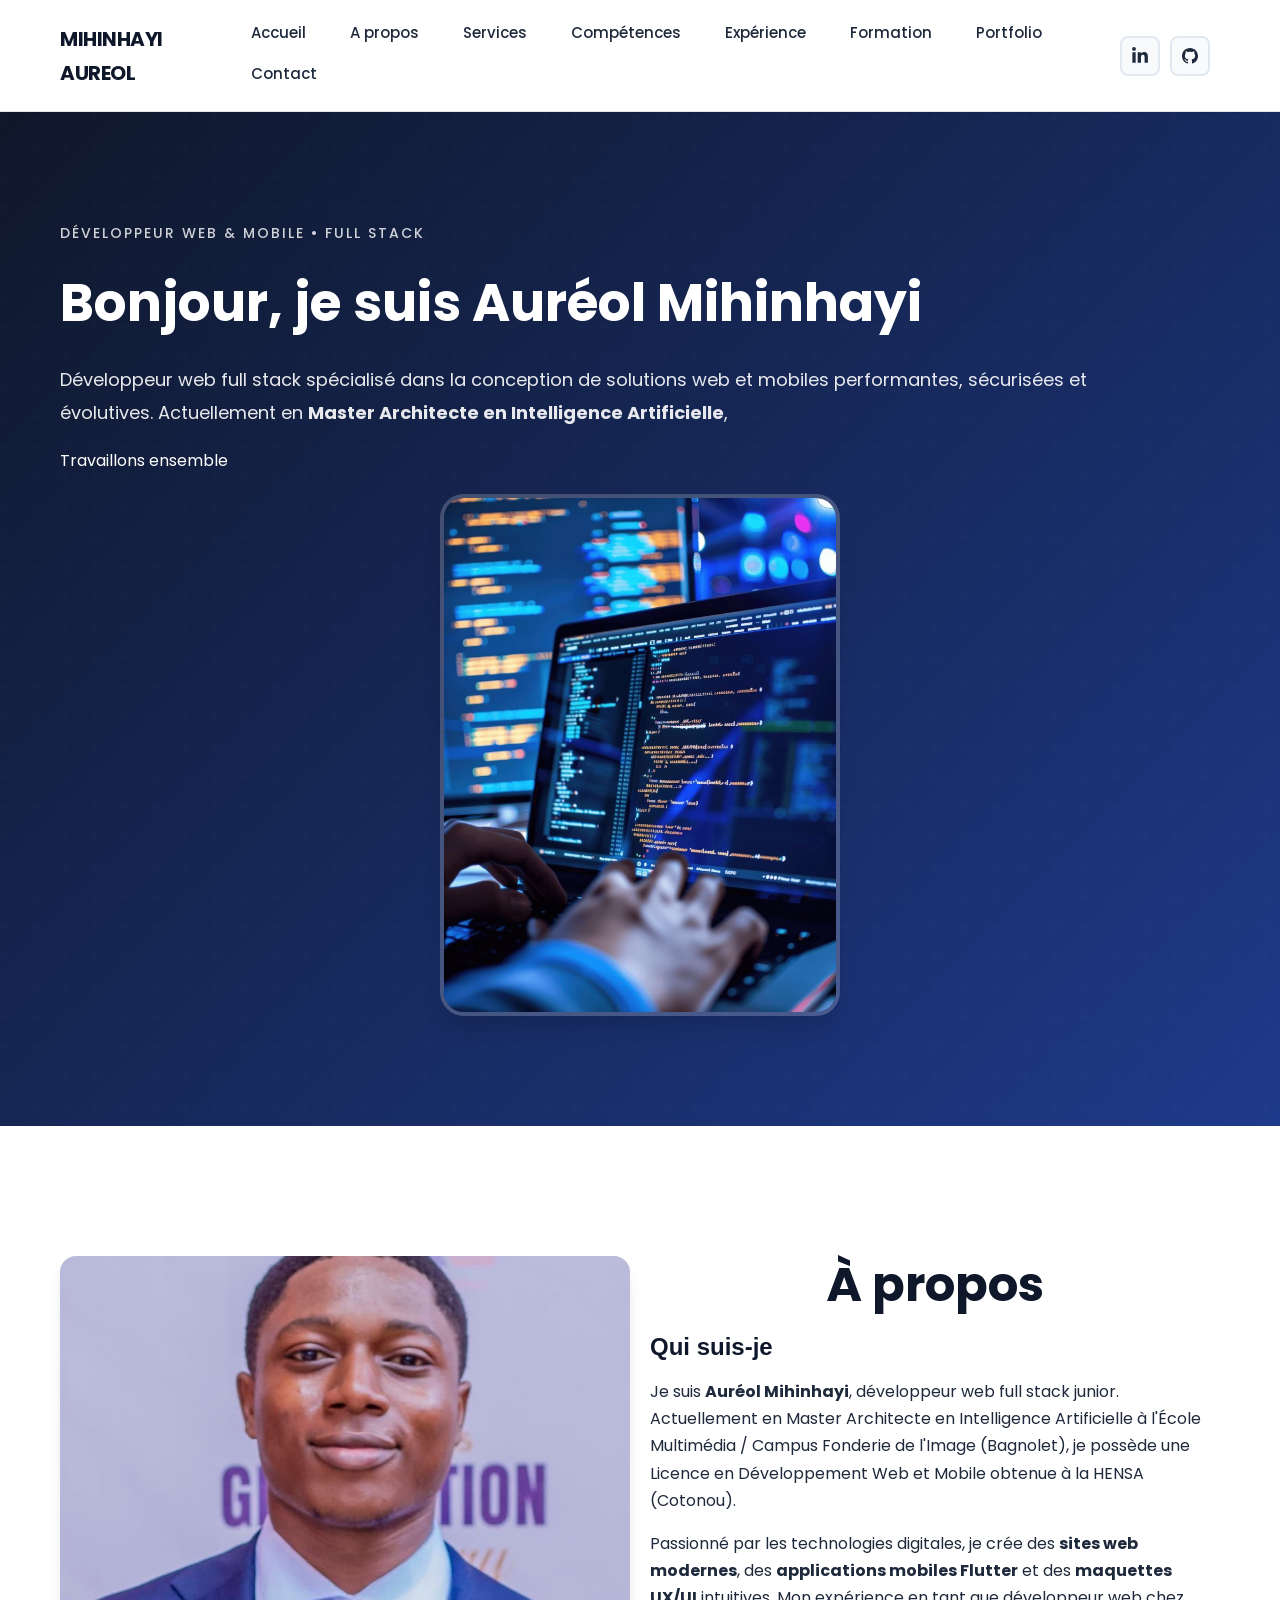
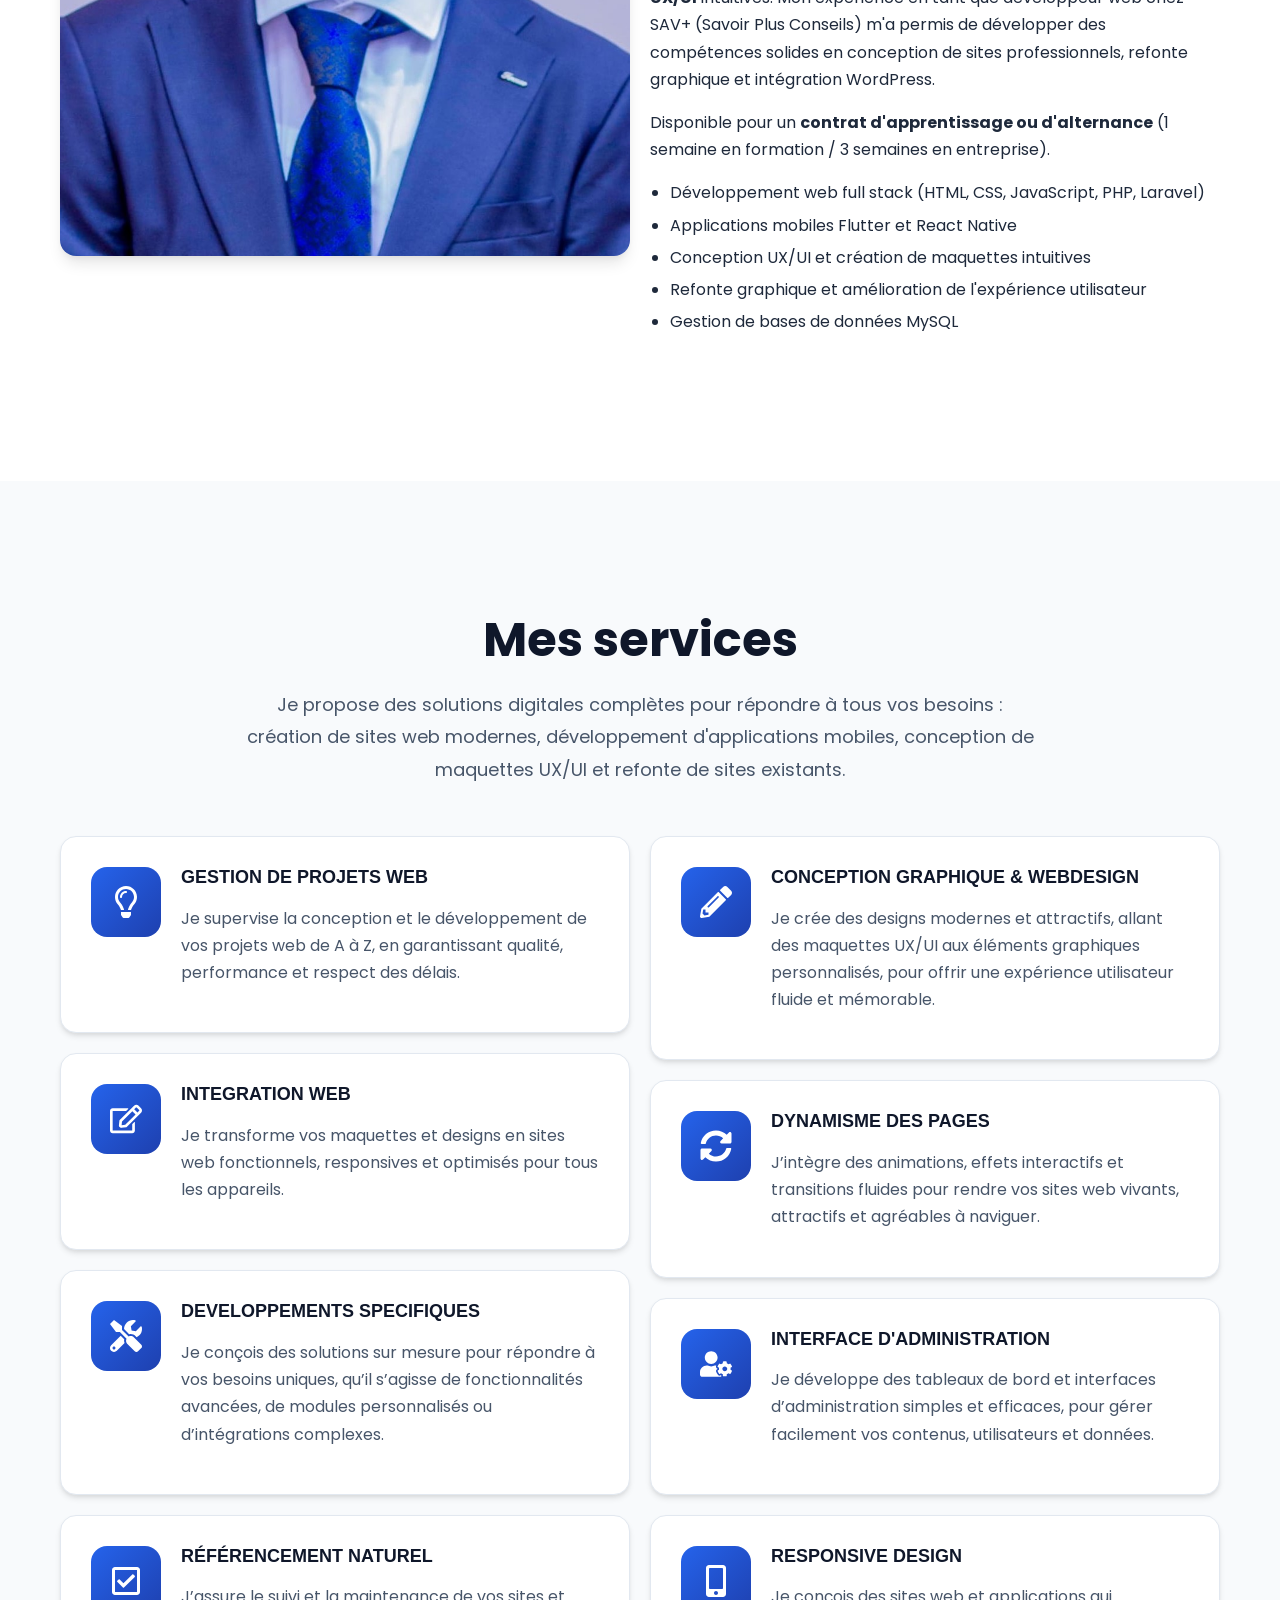
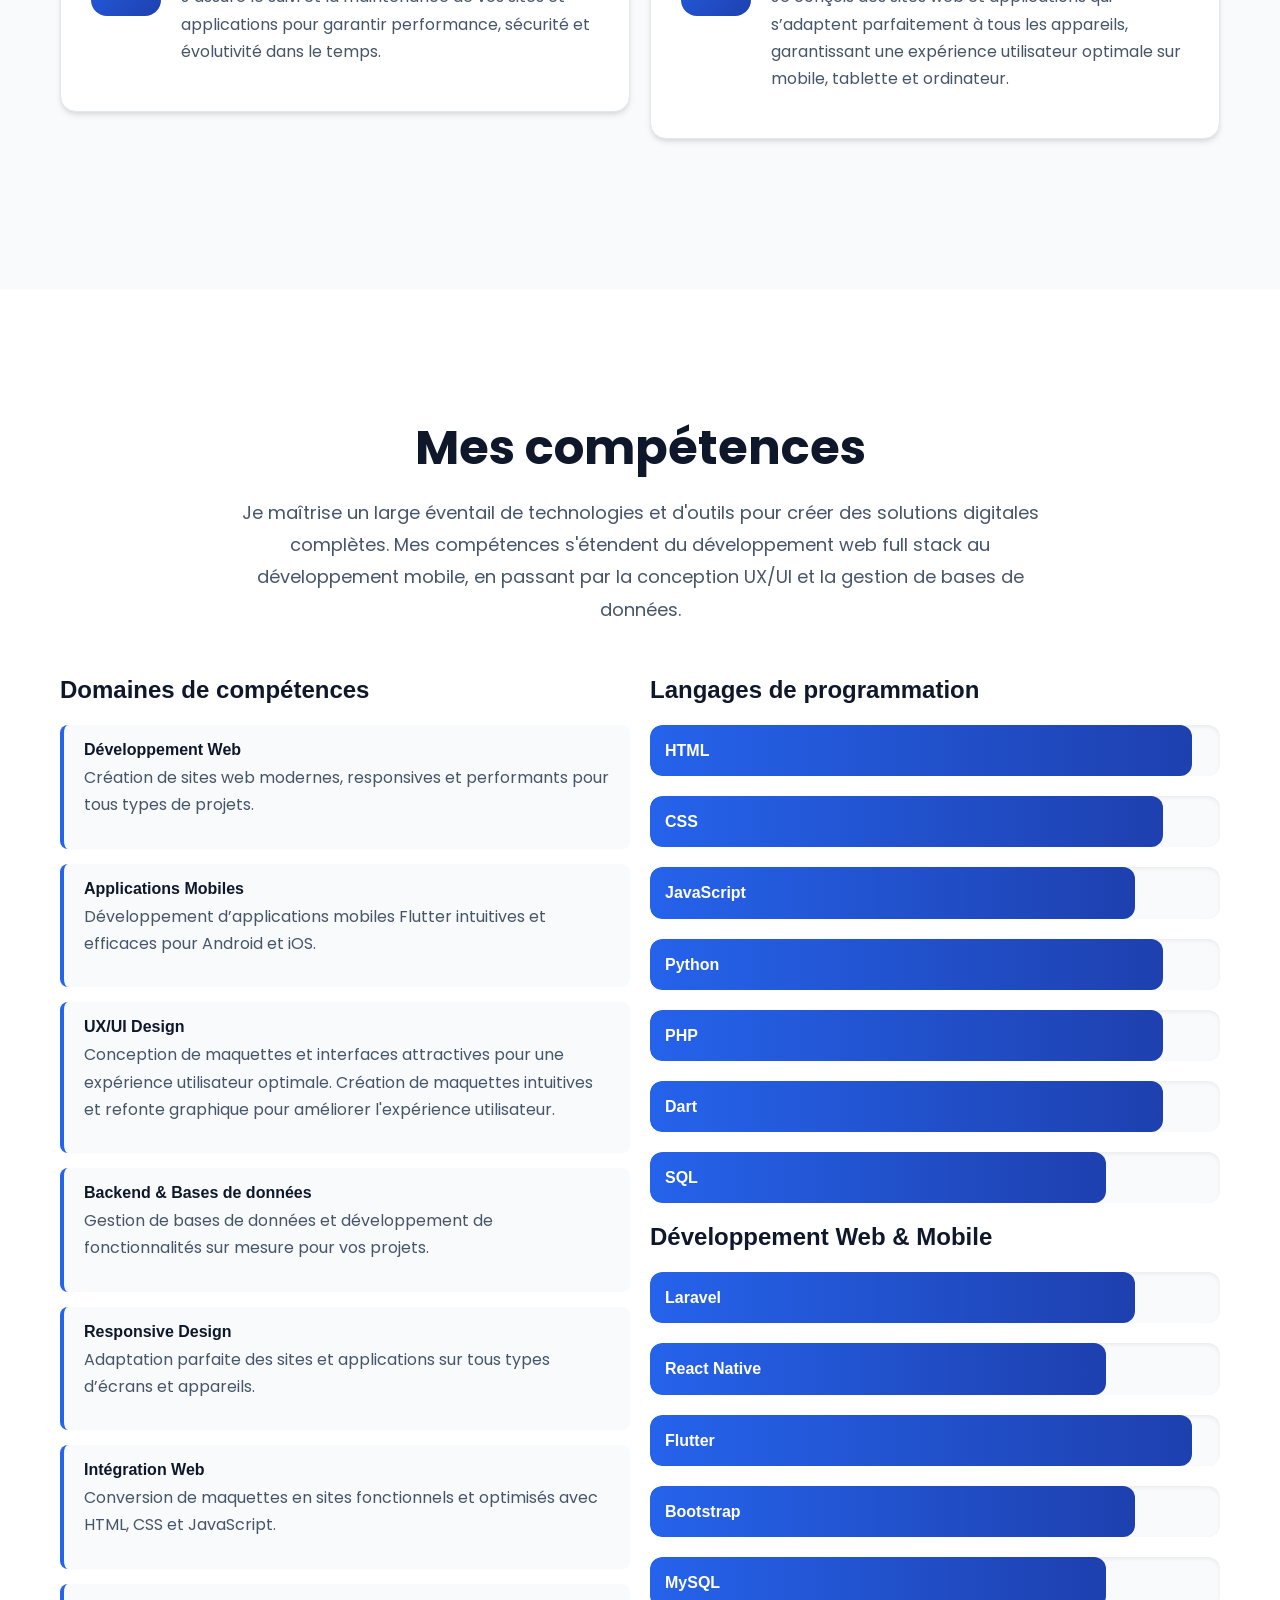
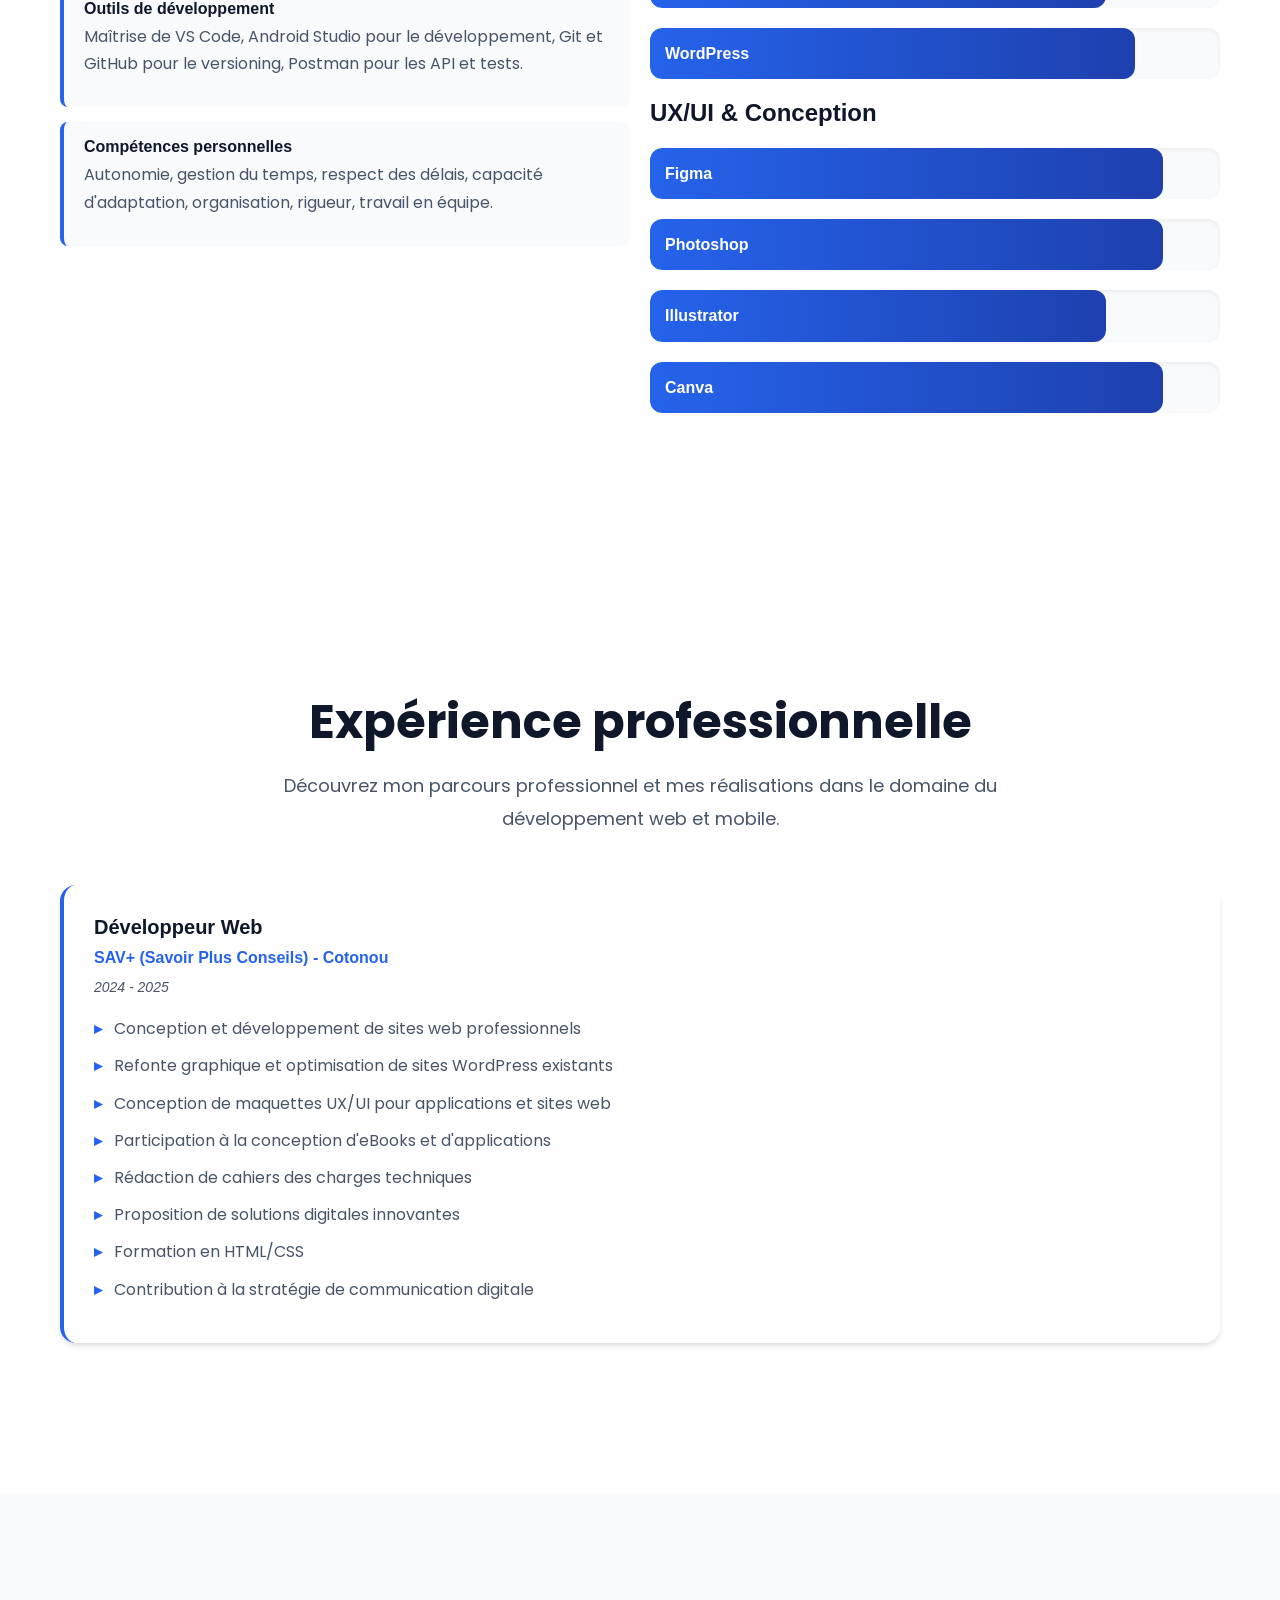
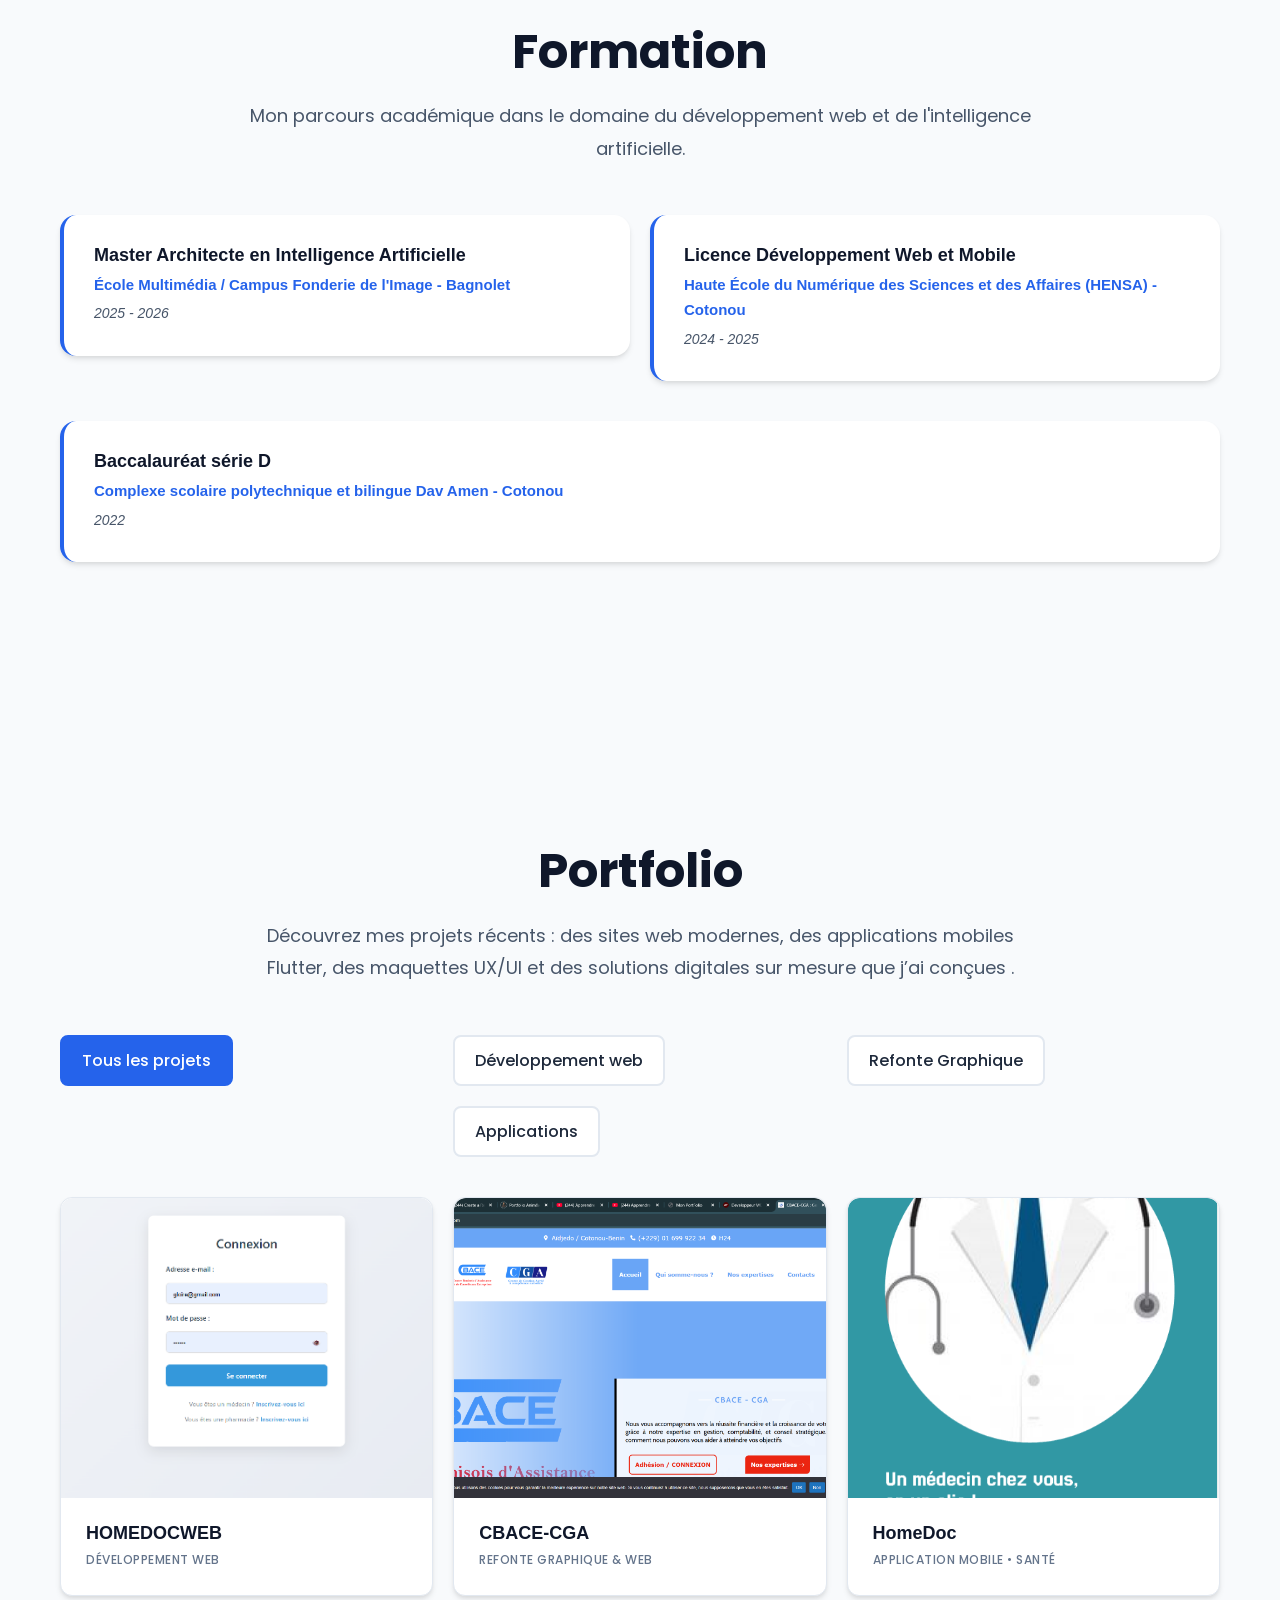
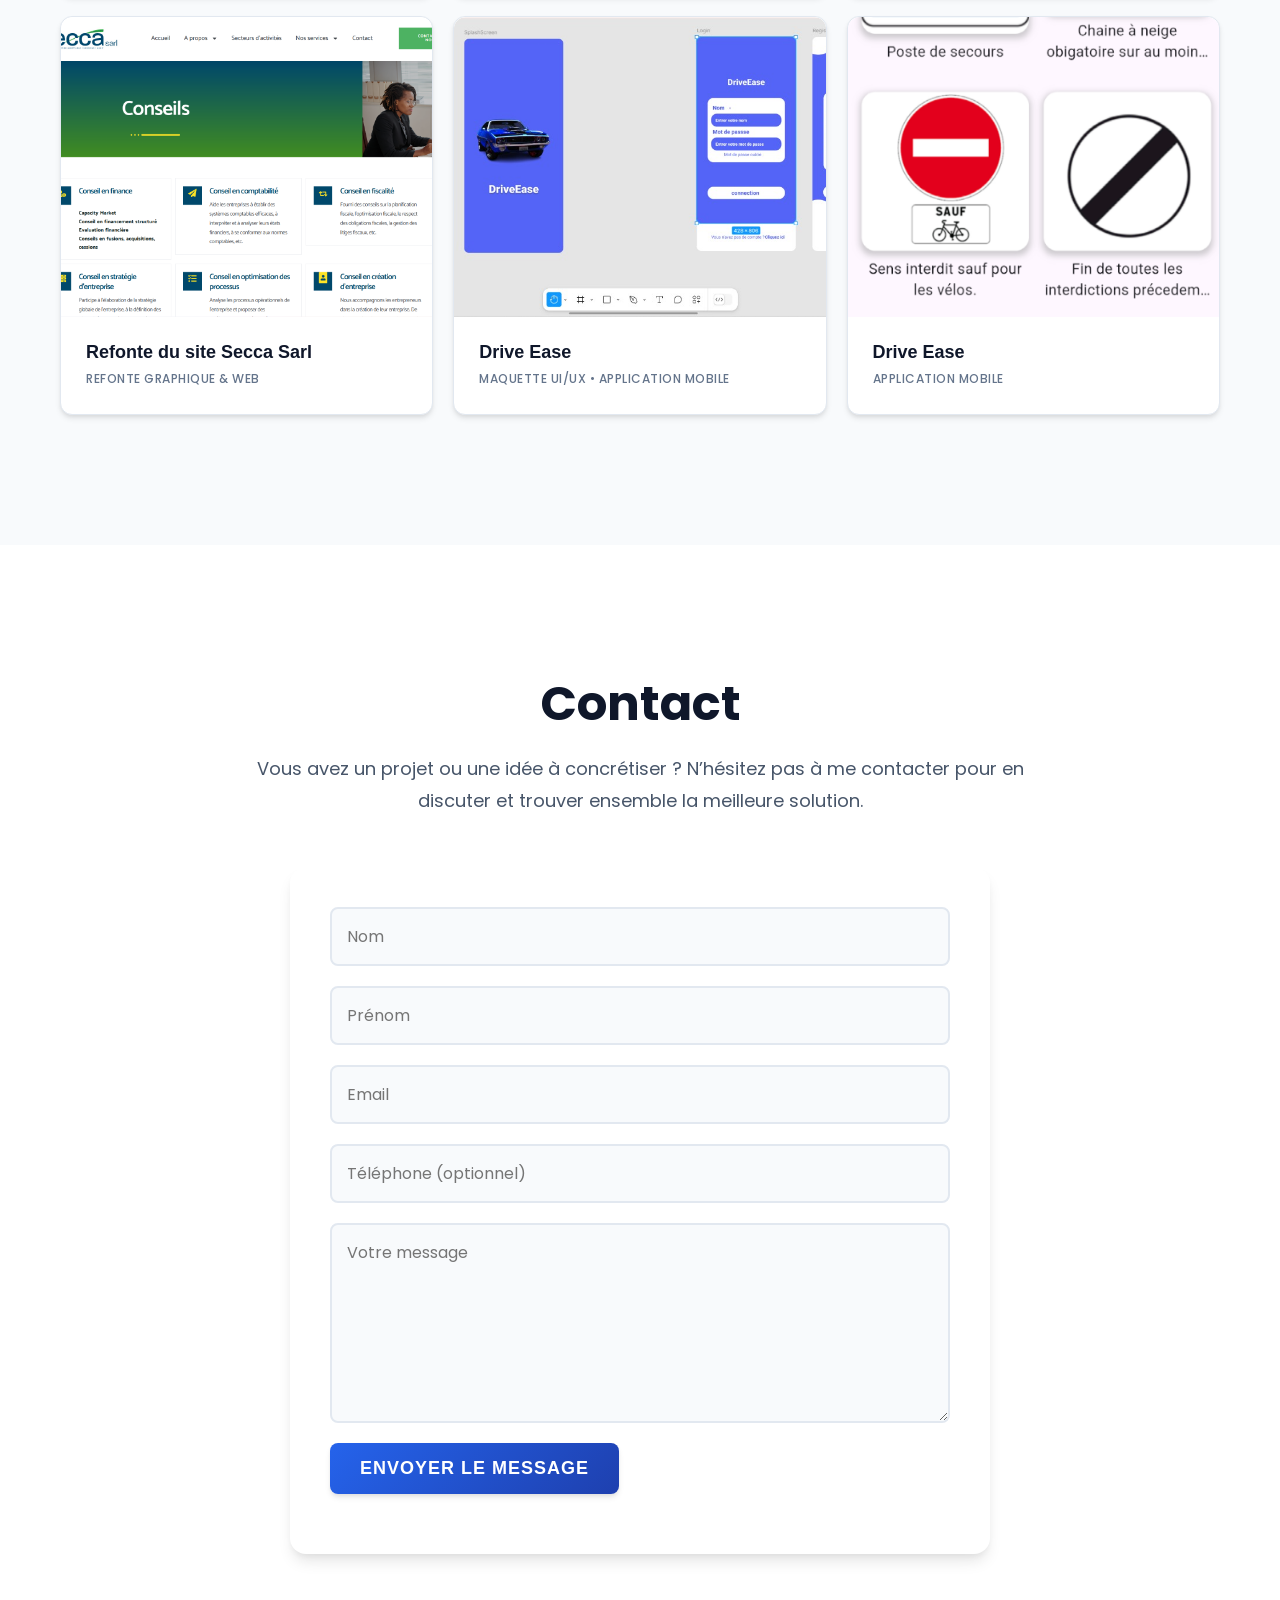
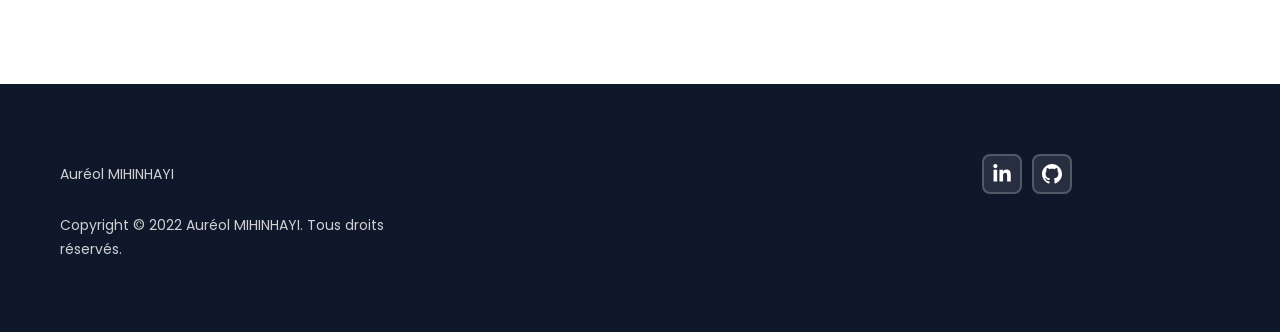
==== commit 373e5fd0: "Portfolio mise a jour" ====
--- a/index.html
+++ b/index.html
@@ -30,6 +30,8 @@
           <li><a href="#about">A propos</a></li>
           <li><a href="#services">Services</a></li>
           <li><a href="#skills">Compétences</a></li>
+          <li><a href="#experience">Expérience</a></li>
+          <li><a href="#formation">Formation</a></li>
           <li><a href="#portfolio">Portfolio</a></li>
           <li><a href="#contact">Contact</a></li>
         </ul>
@@ -37,21 +39,9 @@
       <div class="right">
         <ul class="socials list-unstyled">
           <li>
-            <a href="https://google.fr" target="_blank">
-              <svg aria-hidden="true" class="icon facebook" focusable="false" data-prefix="fab" data-icon="facebook-f"
-                class="svg-inline--fa fa-facebook-f fa-w-10" role="img" xmlns="http://www.w3.org/2000/svg"
-                viewBox="0 0 320 512">
-                <path fill="currentColor"
-                  d="M279.14 288l14.22-92.66h-88.91v-60.13c0-25.35 12.42-50.06 52.24-50.06h40.42V6.26S260.43 0 225.36 0c-73.22 0-121.08 44.38-121.08 124.72v70.62H22.89V288h81.39v224h100.17V288z">
-                </path>
-              </svg>
-            </a>
-          </li>
-          <li>
-            <a href="https://google.fr">
+            <a href="https://www.linkedin.com/in/auréol-mihinhayi-3b640b280" target="_blank" aria-label="LinkedIn">
               <svg aria-hidden="true" class="icon linkedin" focusable="false" data-prefix="fab" data-icon="linkedin-in"
-                class="svg-inline--fa fa-linkedin-in fa-w-14" role="img" xmlns="http://www.w3.org/2000/svg"
-                viewBox="0 0 448 512">
+                role="img" xmlns="http://www.w3.org/2000/svg" viewBox="0 0 448 512">
                 <path fill="currentColor"
                   d="M100.28 448H7.4V148.9h92.88zM53.79 108.1C24.09 108.1 0 83.5 0 53.8a53.79 53.79 0 0 1 107.58 0c0 29.7-24.1 54.3-53.79 54.3zM447.9 448h-92.68V302.4c0-34.7-.7-79.2-48.29-79.2-48.29 0-55.69 37.7-55.69 76.7V448h-92.78V148.9h89.08v40.8h1.3c12.4-23.5 42.69-48.3 87.88-48.3 94 0 111.28 61.9 111.28 142.3V448z">
                 </path>
@@ -59,24 +49,9 @@
             </a>
           </li>
           <li>
-            <a href="https://google.fr">
-              <svg aria-hidden="true" class="icon twitter" focusable="false" data-prefix="fab" data-icon="twitter"
-                class="svg-inline--fa fa-twitter fa-w-16" role="img" xmlns="http://www.w3.org/2000/svg"
-                viewBox="0 0 512 512">
-                <path fill="currentColor"
-                  d="M459.37 151.716c.325 4.548.325 9.097.325 13.645 0 138.72-105.583 298.558-298.558 298.558-59.452 0-114.68-17.219-161.137-47.106 8.447.974 16.568 1.299 25.34 1.299 49.055 0 94.213-16.568 130.274-44.832-46.132-.975-84.792-31.188-98.112-72.772 6.498.974 12.995 1.624 19.818 1.624 9.421 0 18.843-1.3 27.614-3.573-48.081-9.747-84.143-51.98-84.143-102.985v-1.299c13.969 7.797 30.214 12.67 47.431 13.319-28.264-18.843-46.781-51.005-46.781-87.391 0-19.492 5.197-37.36 14.294-52.954 51.655 63.675 129.3 105.258 216.365 109.807-1.624-7.797-2.599-15.918-2.599-24.04 0-57.828 46.782-104.934 104.934-104.934 30.213 0 57.502 12.67 76.67 33.137 23.715-4.548 46.456-13.32 66.599-25.34-7.798 24.366-24.366 44.833-46.132 57.827 21.117-2.273 41.584-8.122 60.426-16.243-14.292 20.791-32.161 39.308-52.628 54.253z">
-                </path>
-              </svg>
-            </a>
-          </li>
-          <li>
-            <a href="https://google.fr">
-              <svg aria-hidden="true" class="icon insta" focusable="false" data-prefix="fab" data-icon="instagram"
-                class="svg-inline--fa fa-instagram fa-w-14" role="img" xmlns="http://www.w3.org/2000/svg"
-                viewBox="0 0 448 512">
-                <path fill="currentColor"
-                  d="M224.1 141c-63.6 0-114.9 51.3-114.9 114.9s51.3 114.9 114.9 114.9S339 319.5 339 255.9 287.7 141 224.1 141zm0 189.6c-41.1 0-74.7-33.5-74.7-74.7s33.5-74.7 74.7-74.7 74.7 33.5 74.7 74.7-33.6 74.7-74.7 74.7zm146.4-194.3c0 14.9-12 26.8-26.8 26.8-14.9 0-26.8-12-26.8-26.8s12-26.8 26.8-26.8 26.8 12 26.8 26.8zm76.1 27.2c-1.7-35.9-9.9-67.7-36.2-93.9-26.2-26.2-58-34.4-93.9-36.2-37-2.1-147.9-2.1-184.9 0-35.8 1.7-67.6 9.9-93.9 36.1s-34.4 58-36.2 93.9c-2.1 37-2.1 147.9 0 184.9 1.7 35.9 9.9 67.7 36.2 93.9s58 34.4 93.9 36.2c37 2.1 147.9 2.1 184.9 0 35.9-1.7 67.7-9.9 93.9-36.2 26.2-26.2 34.4-58 36.2-93.9 2.1-37 2.1-147.8 0-184.8zM398.8 388c-7.8 19.6-22.9 34.7-42.6 42.6-29.5 11.7-99.5 9-132.1 9s-102.7 2.6-132.1-9c-19.6-7.8-34.7-22.9-42.6-42.6-11.7-29.5-9-99.5-9-132.1s-2.6-102.7 9-132.1c7.8-19.6 22.9-34.7 42.6-42.6 29.5-11.7 99.5-9 132.1-9s102.7-2.6 132.1 9c19.6 7.8 34.7 22.9 42.6 42.6 11.7 29.5 9 99.5 9 132.1s2.7 102.7-9 132.1z">
-                </path>
+            <a href="https://github.com/Aureol16" target="_blank" aria-label="GitHub">
+              <svg aria-hidden="true" class="icon github" focusable="false" role="img" xmlns="http://www.w3.org/2000/svg" viewBox="0 0 24 24">
+                <path fill="currentColor" d="M12 0c-6.626 0-12 5.373-12 12 0 5.302 3.438 9.8 8.207 11.387.599.111.793-.261.793-.577v-2.234c-3.338.726-4.033-1.416-4.033-1.416-.546-1.387-1.333-1.756-1.333-1.756-1.089-.745.083-.729.083-.729 1.205.084 1.839 1.237 1.839 1.237 1.07 1.834 2.807 1.304 3.492.997.107-.775.418-1.305.762-1.604-2.665-.305-5.467-1.334-5.467-5.931 0-1.311.469-2.381 1.236-3.221-.124-.303-.535-1.524.117-3.176 0 0 1.008-.322 3.301 1.23.957-.266 1.983-.399 3.003-.404 1.02.005 2.047.138 3.006.404 2.291-1.552 3.297-1.23 3.297-1.23.653 1.653.242 2.874.118 3.176.77.84 1.235 1.911 1.235 3.221 0 4.609-2.807 5.624-5.479 5.921.43.372.823 1.102.823 2.222v3.293c0 .319.192.694.801.576 4.765-1.589 8.199-6.086 8.199-11.386 0-6.627-5.373-12-12-12z"/>
               </svg>
             </a>
           </li>
@@ -86,26 +61,50 @@
     </div>
   </header>
 
-  <section id="hero" class="hero">
-    <div class="container">
-      <div class="grid">
-        <div class="hero__item left">
-          <span>Développeur Web & Mobile Freelance</span>
-          <h1 class="title">Hello, je suis <strong>Auréol Mihinhayi</strong></h1>
-          <p>
-            Motivé et compétent, je conçois des solutions numériques qui font la différence.
-          </p>
+ <section id="hero" class="hero">
+  <div class="container">
+    <div class="grid">
+      
+      <!-- Texte -->
+      <div class="hero__item left">
+        <span class="hero__subtitle">Développeur Web & Mobile • Full Stack</span>
+
+        <h1 class="title">
+          Bonjour, je suis <strong>Auréol Mihinhayi</strong>
+        </h1>
+
+        <p class="hero__description">
+          Développeur web full stack spécialisé dans la conception de solutions
+          web et mobiles performantes, sécurisées et évolutives.
+          Actuellement en <strong>Master Architecte en Intelligence Artificielle</strong>,
           
-        </div>
-        <div class="hero__item right">
-          <div class="hero__avatar">
-            <img src="./img/codeur.jpg" width="400" height="400" loading="lazy"
-              alt="Auréol Mihinhayi - Développeur web & mobile freelance">
-          </div>
-        </div>
-      </div>
-    </div>
-  </section>
+        </p>
+
+       
+
+        <div class="hero__cta">
+          <a href="#contact" class="btn btn-primary">Travaillons ensemble</a>
+          
+        </div>
+      </div>
+
+      <!-- Image -->
+      <div class="hero__item right">
+        <div class="hero__avatar">
+          <img 
+            src="./img/codeur.jpg"
+            width="400"
+            height="400"
+            loading="lazy"
+            alt="Auréol Mihinhayi – Développeur web et mobile full stack"
+          >
+        </div>
+      </div>
+
+    </div>
+  </div>
+</section>
+
   
   <section id="about" class="about">
     <div class="container">
@@ -118,17 +117,21 @@
           <h2 class="section-title">À propos</h2>
           <h3>Qui suis-je</h3>
           <p>
-            Je suis <strong>Auréol Mihinhayi</strong>, développeur web et mobile freelance.  
-            Passionné par les technologies digitales, je crée des <strong>sites web modernes</strong>, des <strong>applications mobiles Flutter</strong> et des <strong>maquettes UX/UI</strong> intuitives.
+            Je suis <strong>Auréol Mihinhayi</strong>, développeur web full stack junior.  
+            Actuellement en Master Architecte en Intelligence Artificielle à l'École Multimédia / Campus Fonderie de l'Image (Bagnolet), je possède une Licence en Développement Web et Mobile obtenue à la HENSA (Cotonou).
           </p>
           <p>
-            J’accompagne également mes clients dans la <strong>refonte de sites web</strong>, le <strong>développement backend</strong> et la mise en place de solutions digitales sur mesure pour répondre à leurs besoins.
+            Passionné par les technologies digitales, je crée des <strong>sites web modernes</strong>, des <strong>applications mobiles Flutter</strong> et des <strong>maquettes UX/UI</strong> intuitives. Mon expérience en tant que développeur web chez SAV+ (Savoir Plus Conseils) m'a permis de développer des compétences solides en conception de sites professionnels, refonte graphique et intégration WordPress.
+          </p>
+          <p>
+            Disponible pour un <strong>contrat d'apprentissage ou d'alternance</strong> (1 semaine en formation / 3 semaines en entreprise).
           </p>
           <ul>
-            <li>Développement de sites web et applications web</li>
-            <li>Applications mobiles Flutter performantes</li>
-            <li>Maquettes UX/UI et design interactif</li>
-            <li>Refonte de sites web et optimisation backend</li>
+            <li>Développement web full stack (HTML, CSS, JavaScript, PHP, Laravel)</li>
+            <li>Applications mobiles Flutter et React Native</li>
+            <li>Conception UX/UI et création de maquettes intuitives</li>
+            <li>Refonte graphique et amélioration de l'expérience utilisateur</li>
+            <li>Gestion de bases de données MySQL</li>
           </ul>
         </div>
       </div>
@@ -305,7 +308,7 @@
       <div class="section-header">
         <h2 class="section-title">Mes compétences</h2>
         <p>
-          Je maîtrise un large éventail de technologies et d’outils pour créer des solutions digitales complètes : du développement web avec <strong>HTML, CSS, JavaScript et PHP</strong>, au développement mobile avec <strong>Flutter & Dart</strong>, en passant par le <strong>UX/UI design</strong>, le <strong>backend & bases de données</strong> et la gestion de projets avec <strong>Git & GitHub</strong>.
+          Je maîtrise un large éventail de technologies et d'outils pour créer des solutions digitales complètes. Mes compétences s'étendent du développement web full stack au développement mobile, en passant par la conception UX/UI et la gestion de bases de données.
         </p>
         
 
@@ -324,7 +327,7 @@
             </li>
             <li>
               <h4>UX/UI Design</h4>
-              <p>Conception de maquettes et interfaces attractives pour une expérience utilisateur optimale.</p>
+              <p>Conception de maquettes et interfaces attractives pour une expérience utilisateur optimale. Création de maquettes intuitives et refonte graphique pour améliorer l'expérience utilisateur.</p>
             </li>
             <li>
               <h4>Backend & Bases de données</h4>
@@ -339,13 +342,17 @@
               <p>Conversion de maquettes en sites fonctionnels et optimisés avec HTML, CSS et JavaScript.</p>
             </li>
             <li>
-              <h4>Git & GitHub</h4>
-              <p>Gestion de versions et collaboration sur des projets avec Git et GitHub.</p>
+              <h4>Outils de développement</h4>
+              <p>Maîtrise de VS Code, Android Studio pour le développement, Git et GitHub pour le versioning, Postman pour les API et tests.</p>
+            </li>
+            <li>
+              <h4>Compétences personnelles</h4>
+              <p>Autonomie, gestion du temps, respect des délais, capacité d'adaptation, organisation, rigueur, travail en équipe.</p>
             </li>
           </ul>
         </div>
         <div class="grid__item">
-          <h3>Compétences en développement</h3>
+          <h3>Langages de programmation</h3>
           <div class="progressbar">
             <div class="bar" data-width="95">HTML</div>
           </div>
@@ -356,10 +363,30 @@
             <div class="bar" data-width="85">JavaScript</div>
           </div>
           <div class="progressbar">
+            <div class="bar" data-width="90">Python</div>
+          </div>
+          <div class="progressbar">
             <div class="bar" data-width="90">PHP</div>
           </div>
           <div class="progressbar">
-            <div class="bar" data-width="90">Flutter</div>
+            <div class="bar" data-width="90">Dart</div>
+          </div>
+          <div class="progressbar">
+            <div class="bar" data-width="80">SQL</div>
+          </div>
+          
+          <h3>Développement Web & Mobile</h3>
+          <div class="progressbar">
+            <div class="bar" data-width="85">Laravel</div>
+          </div>
+          <div class="progressbar">
+            <div class="bar" data-width="80">React Native</div>
+          </div>
+          <div class="progressbar">
+            <div class="bar" data-width="95">Flutter</div>
+          </div>
+          <div class="progressbar">
+            <div class="bar" data-width="85">Bootstrap</div>
           </div>
           <div class="progressbar">
             <div class="bar" data-width="80">MySQL</div>
@@ -368,8 +395,10 @@
             <div class="bar" data-width="85">WordPress</div>
           </div>
           
-        
-          <h3>Compétences en conception graphique</h3>
+          <h3>UX/UI & Conception</h3>
+          <div class="progressbar">
+            <div class="bar" data-width="90">Figma</div>
+          </div>
           <div class="progressbar">
             <div class="bar" data-width="90">Photoshop</div>
           </div>
@@ -377,14 +406,76 @@
             <div class="bar" data-width="80">Illustrator</div>
           </div>
           <div class="progressbar">
-            <div class="bar" data-width="75">Figma</div>
-          </div>
-          <div class="progressbar">
-            <div class="bar" data-width="65">Canva</div>
-          </div>
-        </div>
+            <div class="bar" data-width="90">Canva</div>
+          </div>
+          </div>
         
   </section>
+  
+  <section id="experience" class="experience">
+    <div class="container">
+      <div class="section-header">
+        <h2 class="section-title">Expérience professionnelle</h2>
+        <p>
+          Découvrez mon parcours professionnel et mes réalisations dans le domaine du développement web et mobile.
+        </p>
+        </div>
+      <div class="grid">
+        <div class="grid__item">
+          <div class="experience-item">
+            <h3>Développeur Web</h3>
+            <p class="company">SAV+ (Savoir Plus Conseils) - Cotonou</p>
+            <p class="period">2024 - 2025</p>
+            <ul>
+              <li>Conception et développement de sites web professionnels</li>
+              <li>Refonte graphique et optimisation de sites WordPress existants</li>
+              <li>Conception de maquettes UX/UI pour applications et sites web</li>
+              <li>Participation à la conception d'eBooks et d'applications</li>
+              <li>Rédaction de cahiers des charges techniques</li>
+              <li>Proposition de solutions digitales innovantes</li>
+              <li>Formation en HTML/CSS</li>
+              <li>Contribution à la stratégie de communication digitale</li>
+            </ul>
+          </div>
+        </div>
+      </div>
+    </div>
+  </section>
+  
+  <section id="formation" class="formation">
+    <div class="container">
+      <div class="section-header">
+        <h2 class="section-title">Formation</h2>
+        <p>
+          Mon parcours académique dans le domaine du développement web et de l'intelligence artificielle.
+        </p>
+      </div>
+      <div class="grid">
+        <div class="grid__item">
+          <div class="formation-item">
+            <h3>Master Architecte en Intelligence Artificielle</h3>
+            <p class="school">École Multimédia / Campus Fonderie de l'Image - Bagnolet</p>
+            <p class="period">2025 - 2026</p>
+          </div>
+        </div>
+        <div class="grid__item">
+          <div class="formation-item">
+            <h3>Licence Développement Web et Mobile</h3>
+            <p class="school">Haute École du Numérique des Sciences et des Affaires (HENSA) - Cotonou</p>
+            <p class="period">2024 - 2025</p>
+          </div>
+        </div>
+        <div class="grid__item">
+          <div class="formation-item">
+            <h3>Baccalauréat série D</h3>
+            <p class="school">Complexe scolaire polytechnique et bilingue Dav Amen - Cotonou</p>
+            <p class="period">2022</p>
+          </div>
+        </div>
+      </div>
+    </div>
+  </section>
+  
   <section id="portfolio" class="portfolio">
     <div class="container">
       <div class="section-header">
@@ -412,7 +503,7 @@
         <div class="grid__item">
           <div class="card" data-category="web">
             <img src="./img/homedocweb1.png" loading="lazy" width="365" height="243"
-              alt="projet de la ville" class="card__image">
+              alt="projet de la ville" class="card__image portfolio-image">
             <div class="card__inner">
               <h3 class="card__title">HOMEDOCWEB</h3>
               <p class="category">Développement Web</p>
@@ -490,431 +581,545 @@
             </div>
           </div>
         </div>
-        <div class="grid__item">
-          <div class="card" data-category="design">
-            <img src="./img/CBACE-CGA _ Gestion d'entreprise et finance à Cotonou-Bénin - Google Chrome 25_09_2025 23_13_12.png" loading="lazy" width="365" height="243"
-              alt="projet de la ville" class="card__image">
-            <div class="card__inner">
-              <h3 class="card__title">CBACE-CGA</h3>
-              <p class="category">Refonte graphique</p>
-            </div>
-            <div class="card__overlay">
-              <a href="#" class="card__link" data-id="modal-2">+</a>
-            </div>
-          </div>
-          <div class="modal" id="modal-2">
-            <button class="modal__close">&times;</button>
-
-            <div class="modal__content">
-
-              <div class="container">
-                <div class="grid">
-                  <div class="grid__item">
-                    <img src="https://picsum.photos/600/400?random=2" loading="lazy" width="560" height="373"
-                      class="card__image" alt="Projet site de la ville de lyon" />
-                    <img src="https://picsum.photos/600/400?random=22" loading="lazy" width="560" height="373"
-                      class="card__image" alt="Projet site de la ville de lyon" />
-                  </div>
-                  <div class="grid__item">
-                    <h4 class="modal__title h2">Titre de la modal 2</h4>
-                    <p>
-                      <svg width="15" height="15" aria-hidden="true" focusable="false" data-prefix="far"
-                        data-icon="calendar" class="svg-inline--fa fa-calendar fa-w-14" role="img"
-                        xmlns="http://www.w3.org/2000/svg" viewBox="0 0 448 512">
-                        <path fill="currentColor"
-                          d="M400 64h-48V12c0-6.6-5.4-12-12-12h-40c-6.6 0-12 5.4-12 12v52H160V12c0-6.6-5.4-12-12-12h-40c-6.6 0-12 5.4-12 12v52H48C21.5 64 0 85.5 0 112v352c0 26.5 21.5 48 48 48h352c26.5 0 48-21.5 48-48V112c0-26.5-21.5-48-48-48zm-6 400H54c-3.3 0-6-2.7-6-6V160h352v298c0 3.3-2.7 6-6 6z">
-                        </path>
-                      </svg>
-                      <i>Année : 2019</i>
-                    </p>
-                    <p class="category">
-                      <svg width="15" height="15" aria-hidden="true" focusable="false" data-prefix="fas" data-icon="tag"
-                        class="svg-inline--fa fa-tag fa-w-16" role="img" xmlns="http://www.w3.org/2000/svg"
-                        viewBox="0 0 512 512">
-                        <path fill="currentColor"
-                          d="M0 252.118V48C0 21.49 21.49 0 48 0h204.118a48 48 0 0 1 33.941 14.059l211.882 211.882c18.745 18.745 18.745 49.137 0 67.882L293.823 497.941c-18.745 18.745-49.137 18.745-67.882 0L14.059 286.059A48 48 0 0 1 0 252.118zM112 64c-26.51 0-48 21.49-48 48s21.49 48 48 48 48-21.49 48-48-21.49-48-48-48z">
-                        </path>
-                      </svg>
-                      Refonte graphique
-                    </p>
-                    <p>
-                      Lorem ipsum dolor sit amet consectetur adipisicing
-                      elit. Quaerat accusantium laborum aliquam enim. Vero
-                      voluptate, animi, sint vel mollitia ut odio, eius quis
-                      expedita quo at! Dignissimos ipsum odit dolores!
-                    </p>
-
-                    <h5 class="h3">Informations</h5>
-                    <p>
-                      Lorem ipsum dolor sit amet consectetur adipisicing
-                      elit. Quaerat accusantium laborum aliquam enim. Vero
-                      voluptate, animi, sint vel mollitia ut odio, eius quis
-                      expedita quo at! Dignissimos ipsum odit dolores!
-                    </p>
-
-                    <h5 class="h3">Technologies</h5>
-
-                    <ul>
-                      <li>HTML, CSS</li>
-                      <li>Javascript</li>
-                      <li>React</li>
-                      <li>Node.js</li>
-                      <li>Express.js</li>
-                      <li>MongoDB</li>
-                    </ul>
-                  </div>
-                </div>
-              </div>
-            </div>
-          </div>
-        </div>
-        <div class="grid__item">
-          <div class="card" data-category="app">
-            <img src="./img/logoapplication.png" loading="lazy" width="365" height="243"
-              alt="Logo de l’application HomeDoc" class="card__image">
-            <div class="card__inner">
-              <h3 class="card__title">HomeDoc</h3>
-              <p class="category">Application mobile</p>
-            </div>
-            <div class="card__overlay">
-              <a href="#" class="card__link" data-id="modal-3">+</a>
-            </div>
-          </div>
-        
-          <div class="modal" id="modal-3">
-            <button class="modal__close">&times;</button>
-        
-            <div class="modal__content">
-              <div class="container">
-                <div class="grid">
-                  <!-- Partie gauche : images -->
-                  <div class="grid__item">
-                    <img src="./img/connexionapplication.png" loading="lazy" width="560" height="373"
-                      class="card__image modal__img" alt="Écran de connexion HomeDoc" />
-        
-                    <img src="./img/homedoc1.png" loading="lazy" width="560" height="373"
-                      class="card__image modal__img" alt="Aperçu de l’application HomeDoc" />
-                  </div>
-        
-                  <!-- Partie droite : description -->
-                  <div class="grid__item">
-                    <h4 class="modal__title h2">Projet HomeDoc</h4>
-                    <p>
-                      <svg width="15" height="15" aria-hidden="true" focusable="false" data-prefix="far"
-                        data-icon="calendar" class="svg-inline--fa fa-calendar fa-w-14" role="img"
-                        xmlns="http://www.w3.org/2000/svg" viewBox="0 0 448 512">
-                        <path fill="currentColor"
-                          d="M400 64h-48V12c0-6.6-5.4-12-12-12h-40c-6.6 0-12 5.4-12 12v52H160V12c0-6.6-5.4-12-12-12h-40c-6.6 0-12 5.4-12 12v52H48C21.5 64 0 85.5 0 112v352c0 26.5 21.5 48 48 48h352c26.5 0 48-21.5 48-48V112c0-26.5-21.5-48-48-48zm-6 400H54c-3.3 0-6-2.7-6-6V160h352v298c0 3.3-2.7 6-6 6z">
-                        </path>
-                      </svg>
-                      <i>Année : 2025</i>
-                    </p>
-        
-                    <p class="category">
-                      <svg width="15" height="15" aria-hidden="true" focusable="false" data-prefix="fas" data-icon="tag"
-                        class="svg-inline--fa fa-tag fa-w-16" role="img" xmlns="http://www.w3.org/2000/svg"
-                        viewBox="0 0 512 512">
-                        <path fill="currentColor"
-                          d="M0 252.118V48C0 21.49 21.49 0 48 0h204.118a48 48 0 0 1 33.941 14.059l211.882 211.882c18.745 18.745 18.745 49.137 0 67.882L293.823 497.941c-18.745 18.745-49.137 18.745-67.882 0L14.059 286.059A48 48 0 0 1 0 252.118zM112 64c-26.51 0-48 21.49-48 48s21.49 48 48 48 48-21.49 48-48-21.49-48-48-48z">
-                        </path>
-                      </svg>
-                      Application mobile de gestion médicale
-                    </p>
-        
-                    <p>
-                      HomeDoc est une application qui permet aux patients de gérer
-                      leurs consultations médicales en ligne, de prendre rendez-vous,
-                      et de suivre l’historique de leurs ordonnances.
-                    </p>
-        
-                    <h5 class="h3">Informations</h5>
-                    <p>
-                      Le projet a été réalisé dans le cadre de ma soutenance.  
-                      Il inclut la partie mobile (Flutter) et un site web en PHP.
-                    </p>
-        
-                    <h5 class="h3">Technologies</h5>
-                    <ul>
-                      <li>Flutter (application mobile)</li>
-                      <li>PHP / MySQL (backend & site web)</li>
-                      <li>HTML, CSS, JavaScript</li>
-                      <li>API REST</li>
-                    </ul>
-                  </div>
-                </div>
-              </div>
-            </div>
-          </div>
-        </div>
-        
-        <div class="grid__item">
-          <div class="card" data-category="web">
-            <img src="https://picsum.photos/600/400?random=4" loading="lazy" width="365" height="243"
-              alt="projet de la ville" class="card__image">
-            <div class="card__inner">
-              <h3 class="card__title">Titre du projet</h3>
-              <p class="category">Développement Web</p>
-            </div>
-            <div class="card__overlay">
-              <a href="#" class="card__link" data-id="modal-4">+</a>
-            </div>
-          </div>
-          <div class="modal" id="modal-4">
-            <button class="modal__close">&times;</button>
-
-            <div class="modal__content">
-
-              <div class="container">
-                <div class="grid">
-                  <div class="grid__item">
-                    <img src="https://picsum.photos/600/400?random=2" loading="lazy" width="560" height="373"
-                      class="card__image" alt="Projet site de la ville de lyon" />
-                    <img src="https://picsum.photos/600/400?random=22" loading="lazy" width="560" height="373"
-                      class="card__image" alt="Projet site de la ville de lyon" />
-                  </div>
-                  <div class="grid__item">
-                    <h4 class="modal__title h2">Titre de la modal 4</h4>
-                    <p>
-                      <svg width="15" height="15" aria-hidden="true" focusable="false" data-prefix="far"
-                        data-icon="calendar" class="svg-inline--fa fa-calendar fa-w-14" role="img"
-                        xmlns="http://www.w3.org/2000/svg" viewBox="0 0 448 512">
-                        <path fill="currentColor"
-                          d="M400 64h-48V12c0-6.6-5.4-12-12-12h-40c-6.6 0-12 5.4-12 12v52H160V12c0-6.6-5.4-12-12-12h-40c-6.6 0-12 5.4-12 12v52H48C21.5 64 0 85.5 0 112v352c0 26.5 21.5 48 48 48h352c26.5 0 48-21.5 48-48V112c0-26.5-21.5-48-48-48zm-6 400H54c-3.3 0-6-2.7-6-6V160h352v298c0 3.3-2.7 6-6 6z">
-                        </path>
-                      </svg>
-                      <i>Année : 2019</i>
-                    </p>
-                    <p class="category">
-                      <svg width="15" height="15" aria-hidden="true" focusable="false" data-prefix="fas" data-icon="tag"
-                        class="svg-inline--fa fa-tag fa-w-16" role="img" xmlns="http://www.w3.org/2000/svg"
-                        viewBox="0 0 512 512">
-                        <path fill="currentColor"
-                          d="M0 252.118V48C0 21.49 21.49 0 48 0h204.118a48 48 0 0 1 33.941 14.059l211.882 211.882c18.745 18.745 18.745 49.137 0 67.882L293.823 497.941c-18.745 18.745-49.137 18.745-67.882 0L14.059 286.059A48 48 0 0 1 0 252.118zM112 64c-26.51 0-48 21.49-48 48s21.49 48 48 48 48-21.49 48-48-21.49-48-48-48z">
-                        </path>
-                      </svg>
-                      Refonte graphique
-                    </p>
-                    <p>
-                      Lorem ipsum dolor sit amet consectetur adipisicing
-                      elit. Quaerat accusantium laborum aliquam enim. Vero
-                      voluptate, animi, sint vel mollitia ut odio, eius quis
-                      expedita quo at! Dignissimos ipsum odit dolores!
-                    </p>
-
-                    <h5 class="h3">Informations</h5>
-                    <p>
-                      Lorem ipsum dolor sit amet consectetur adipisicing
-                      elit. Quaerat accusantium laborum aliquam enim. Vero
-                      voluptate, animi, sint vel mollitia ut odio, eius quis
-                      expedita quo at! Dignissimos ipsum odit dolores!
-                    </p>
-
-                    <h5 class="h3">Technologies</h5>
-
-                    <ul>
-                      <li>HTML, CSS</li>
-                      <li>Javascript</li>
-                      <li>React</li>
-                      <li>Node.js</li>
-                      <li>Express.js</li>
-                      <li>MongoDB</li>
-                    </ul>
-                  </div>
-                </div>
-              </div>
-            </div>
-          </div>
-        </div>
-        <div class="grid__item">
-          <div class="card" data-category="design">
-            <img src="https://picsum.photos/600/400?random=5" loading="lazy" width="365" height="243"
-              alt="projet de la ville" class="card__image">
-            <div class="card__inner">
-              <h3 class="card__title">Titre du projet</h3>
-              <p class="category">Refonte graphique</p>
-            </div>
-            <div class="card__overlay">
-              <a href="#" class="card__link" data-id="modal-5">+</a>
-            </div>
-          </div>
-          <div class="modal" id="modal-5">
-            <button class="modal__close">&times;</button>
-
-            <div class="modal__content">
-
-              <div class="container">
-                <div class="grid">
-                  <div class="grid__item">
-                    <img src="https://picsum.photos/600/400?random=2" loading="lazy" width="560" height="373"
-                      class="card__image" alt="Projet site de la ville de lyon" />
-                    <img src="https://picsum.photos/600/400?random=22" loading="lazy" width="560" height="373"
-                      class="card__image" alt="Projet site de la ville de lyon" />
-                  </div>
-                  <div class="grid__item">
-                    <h4 class="modal__title h2">Titre de la modal 5</h4>
-                    <p>
-                      <svg width="15" height="15" aria-hidden="true" focusable="false" data-prefix="far"
-                        data-icon="calendar" class="svg-inline--fa fa-calendar fa-w-14" role="img"
-                        xmlns="http://www.w3.org/2000/svg" viewBox="0 0 448 512">
-                        <path fill="currentColor"
-                          d="M400 64h-48V12c0-6.6-5.4-12-12-12h-40c-6.6 0-12 5.4-12 12v52H160V12c0-6.6-5.4-12-12-12h-40c-6.6 0-12 5.4-12 12v52H48C21.5 64 0 85.5 0 112v352c0 26.5 21.5 48 48 48h352c26.5 0 48-21.5 48-48V112c0-26.5-21.5-48-48-48zm-6 400H54c-3.3 0-6-2.7-6-6V160h352v298c0 3.3-2.7 6-6 6z">
-                        </path>
-                      </svg>
-                      <i>Année : 2019</i>
-                    </p>
-                    <p class="category">
-                      <svg width="15" height="15" aria-hidden="true" focusable="false" data-prefix="fas" data-icon="tag"
-                        class="svg-inline--fa fa-tag fa-w-16" role="img" xmlns="http://www.w3.org/2000/svg"
-                        viewBox="0 0 512 512">
-                        <path fill="currentColor"
-                          d="M0 252.118V48C0 21.49 21.49 0 48 0h204.118a48 48 0 0 1 33.941 14.059l211.882 211.882c18.745 18.745 18.745 49.137 0 67.882L293.823 497.941c-18.745 18.745-49.137 18.745-67.882 0L14.059 286.059A48 48 0 0 1 0 252.118zM112 64c-26.51 0-48 21.49-48 48s21.49 48 48 48 48-21.49 48-48-21.49-48-48-48z">
-                        </path>
-                      </svg>
-                      Refonte graphique
-                    </p>
-                    <p>
-                      Lorem ipsum dolor sit amet consectetur adipisicing
-                      elit. Quaerat accusantium laborum aliquam enim. Vero
-                      voluptate, animi, sint vel mollitia ut odio, eius quis
-                      expedita quo at! Dignissimos ipsum odit dolores!
-                    </p>
-
-                    <h5 class="h3">Informations</h5>
-                    <p>
-                      Lorem ipsum dolor sit amet consectetur adipisicing
-                      elit. Quaerat accusantium laborum aliquam enim. Vero
-                      voluptate, animi, sint vel mollitia ut odio, eius quis
-                      expedita quo at! Dignissimos ipsum odit dolores!
-                    </p>
-
-                    <h5 class="h3">Technologies</h5>
-
-                    <ul>
-                      <li>HTML, CSS</li>
-                      <li>Javascript</li>
-                      <li>React</li>
-                      <li>Node.js</li>
-                      <li>Express.js</li>
-                      <li>MongoDB</li>
-                    </ul>
-                  </div>
-                </div>
-              </div>
-            </div>
-          </div>
-        </div>
-        <div class="grid__item">
-          <div class="card" data-category="app">
-            <img src="https://picsum.photos/600/400?random=3" loading="lazy" width="365" height="243"
-              alt="projet de la ville" class="card__image">
-            <div class="card__inner">
-              <h3 class="card__title">Titre du projet</h3>
-              <p class="category">Applications</p>
-            </div>
-            <div class="card__overlay">
-              <a href="#" class="card__link" data-id="modal-6">+</a>
-            </div>
-          </div>
-          <div class="modal" id="modal-6">
-            <button class="modal__close">&times;</button>
-
-            <div class="modal__content">
-
-              <div class="container">
-                <div class="grid">
-                  <div class="grid__item">
-                    <img src="https://picsum.photos/600/400?random=2" loading="lazy" width="560" height="373"
-                      class="card__image" alt="Projet site de la ville de lyon" />
-                    <img src="https://picsum.photos/600/400?random=22" loading="lazy" width="560" height="373"
-                      class="card__image" alt="Projet site de la ville de lyon" />
-                  </div>
-                  <div class="grid__item">
-                    <h4 class="modal__title h2">Titre de la modal 6</h4>
-                    <p>
-                      <svg width="15" height="15" aria-hidden="true" focusable="false" data-prefix="far"
-                        data-icon="calendar" class="svg-inline--fa fa-calendar fa-w-14" role="img"
-                        xmlns="http://www.w3.org/2000/svg" viewBox="0 0 448 512">
-                        <path fill="currentColor"
-                          d="M400 64h-48V12c0-6.6-5.4-12-12-12h-40c-6.6 0-12 5.4-12 12v52H160V12c0-6.6-5.4-12-12-12h-40c-6.6 0-12 5.4-12 12v52H48C21.5 64 0 85.5 0 112v352c0 26.5 21.5 48 48 48h352c26.5 0 48-21.5 48-48V112c0-26.5-21.5-48-48-48zm-6 400H54c-3.3 0-6-2.7-6-6V160h352v298c0 3.3-2.7 6-6 6z">
-                        </path>
-                      </svg>
-                      <i>Année : 2019</i>
-                    </p>
-                    <p class="category">
-                      <svg width="15" height="15" aria-hidden="true" focusable="false" data-prefix="fas" data-icon="tag"
-                        class="svg-inline--fa fa-tag fa-w-16" role="img" xmlns="http://www.w3.org/2000/svg"
-                        viewBox="0 0 512 512">
-                        <path fill="currentColor"
-                          d="M0 252.118V48C0 21.49 21.49 0 48 0h204.118a48 48 0 0 1 33.941 14.059l211.882 211.882c18.745 18.745 18.745 49.137 0 67.882L293.823 497.941c-18.745 18.745-49.137 18.745-67.882 0L14.059 286.059A48 48 0 0 1 0 252.118zM112 64c-26.51 0-48 21.49-48 48s21.49 48 48 48 48-21.49 48-48-21.49-48-48-48z">
-                        </path>
-                      </svg>
-                      Refonte graphique
-                    </p>
-                    <p>
-                      Lorem ipsum dolor sit amet consectetur adipisicing
-                      elit. Quaerat accusantium laborum aliquam enim. Vero
-                      voluptate, animi, sint vel mollitia ut odio, eius quis
-                      expedita quo at! Dignissimos ipsum odit dolores!
-                    </p>
-
-                    <h5 class="h3">Informations</h5>
-                    <p>
-                      Lorem ipsum dolor sit amet consectetur adipisicing
-                      elit. Quaerat accusantium laborum aliquam enim. Vero
-                      voluptate, animi, sint vel mollitia ut odio, eius quis
-                      expedita quo at! Dignissimos ipsum odit dolores!
-                    </p>
-
-                    <h5 class="h3">Technologies</h5>
-
-                    <ul>
-                      <li>HTML, CSS</li>
-                      <li>Javascript</li>
-                      <li>React</li>
-                      <li>Node.js</li>
-                      <li>Express.js</li>
-                      <li>MongoDB</li>
-                    </ul>
-                  </div>
-                </div>
-              </div>
-            </div>
-          </div>
-        </div>
-      </div>
-    </div>
+   <div class="grid__item">
+  <!-- Carte projet -->
+  <div class="card" data-category="design">
+    <img
+      src="./img/CBACE 1.png"
+      loading="lazy"
+      width="365"
+      height="243"
+      alt="Refonte graphique du site CBACE-CGA"
+      class="card__image portfolio-image"
+    />
+
+    <div class="card__inner">
+      <h3 class="card__title">CBACE-CGA</h3>
+      <p class="category">Refonte graphique & Web</p>
+    </div>
+
+    <div class="card__overlay">
+      <a href="#" class="card__link" data-id="modal-cbace">+</a>
+    </div>
+  </div>
+
+  <!-- Modal -->
+  <div class="modal" id="modal-cbace">
+    <button class="modal__close">&times;</button>
+
+    <div class="modal__content">
+      <div class="container">
+        <div class="grid">
+          <!-- Captures du site -->
+          <div class="grid__item">
+            <img
+              src="./img/CBACE 3 (1).png"
+              loading="lazy"
+              class="card__image"
+              alt="Page d'accueil du site CBACE-CGA"
+            />
+
+            <img
+              src="./img/CBACE 3 (2).png"
+              loading="lazy"
+              class="card__image"
+              alt="Page services du site CBACE-CGA"
+            />
+
+            <img
+              src="./img/CBACE 3 (3).png"
+              loading="lazy"
+              class="card__image"
+              alt="Page contact du site CBACE-CGA"
+            />
+          </div>
+
+          <!-- Description du projet -->
+          <div class="grid__item">
+            <h4 class="modal__title h2">Refonte du site CBACE-CGA</h4>
+
+            <p><i>Année : 2025</i></p>
+
+            <p class="category">
+              Refonte graphique & amélioration de l’expérience utilisateur
+            </p>
+
+            <p>
+              Refonte complète du site web de <strong>CBACE-CGA</strong>,
+              cabinet spécialisé en gestion d’entreprise et finance à
+              Cotonou (Bénin).  
+              Le projet visait à moderniser l’identité visuelle,
+              clarifier les informations et améliorer la lisibilité du site.
+            </p>
+
+            <h5 class="h3">Informations</h5>
+            <p>
+              • Refonte graphique complète<br />
+              • Amélioration de l’UX/UI<br />
+              • Mise en page moderne et professionnelle<br />
+              • Site responsive (mobile & desktop)<br />
+              • Optimisation de la navigation et du contenu
+            </p>
+
+            <h5 class="h3">Technologies</h5>
+            <ul>
+              <li>HTML5</li>
+              <li>CSS3</li>
+              <li>JavaScript</li>
+              <li>WordPress</li>
+              <li>Design UI personnalisé</li>
+            </ul>
+          </div>
+        </div>
+      </div>
+    </div>
+  </div>
+</div>
+
+        <div class="grid__item">
+  <!-- Carte projet -->
+  <div class="card" data-category="app">
+    <img
+      src="./img/homedoc.png"
+      loading="lazy"
+      width="365"
+      height="243"
+      alt="Logo de l'application mobile HomeDoc"
+      class="card__image portfolio-image"
+    />
+
+    <div class="card__inner">
+      <h3 class="card__title">HomeDoc</h3>
+      <p class="category">Application mobile • Santé</p>
+    </div>
+
+    <div class="card__overlay">
+      <a href="#" class="card__link" data-id="modal-homedoc">+</a>
+    </div>
+  </div>
+
+  <!-- Modal -->
+  <div class="modal" id="modal-homedoc">
+    <button class="modal__close">&times;</button>
+
+    <div class="modal__content">
+      <div class="container">
+        <div class="grid">
+          <!-- Captures de l'application -->
+          <div class="grid__item">
+             <img
+              src="./img/connexionapplication.png"
+              loading="lazy"
+              class="card__image modal__img"
+              alt="Écran de connexion de l'application HomeDoc"
+            />
+            <img
+              src="./img/homedoc1.png"
+              loading="lazy"
+              class="card__image modal__img"
+              alt="Écran de connexion de l'application HomeDoc"
+            />
+
+            <img
+              src="./img/homedoc inscription.png"
+              loading="lazy"
+              class="card__image modal__img"
+              alt="Interface principale de l'application HomeDoc"
+            />
+            <img
+              src="./img/homedoc3.png"
+              loading="lazy"
+              class="card__image modal__img"
+              alt="Interface principale de l'application HomeDoc"
+            />
+          </div>
+
+          <!-- Description du projet -->
+          <div class="grid__item">
+            <h4 class="modal__title h2">
+              HomeDoc – Application mobile de gestion médicale
+            </h4>
+
+            <p><i>Année : 2025</i></p>
+
+            <p class="category">
+              Application mobile • Téléconsultation & suivi médical
+            </p>
+
+            <p>
+              <strong>HomeDoc</strong> est une application mobile permettant aux
+              patients de gérer leurs consultations médicales en ligne,
+              de prendre rendez-vous avec des professionnels de santé
+              et de suivre l’historique de leurs ordonnances.
+            </p>
+
+            <h5 class="h3">Fonctionnalités principales</h5>
+            <p>
+              • Création et gestion de compte patient<br />
+              • Prise de rendez-vous médicaux en ligne<br />
+              • Suivi des consultations et ordonnances<br />
+              • Notifications de statut des consultations<br />
+              • Interface intuitive et sécurisée
+            </p>
+
+            <h5 class="h3">Informations</h5>
+            <p>
+              Projet réalisé dans le cadre de ma soutenance académique.  
+              Il comprend une application mobile développée avec Flutter
+              et un site web complémentaire en PHP pour la gestion côté serveur.
+            </p>
+
+            <h5 class="h3">Technologies</h5>
+            <ul>
+              <li>Flutter (application mobile)</li>
+              <li>PHP / MySQL (backend & site web)</li>
+              <li>HTML5 / CSS3 / JavaScript</li>
+              <li>API REST</li>
+            </ul>
+          </div>
+        </div>
+      </div>
+    </div>
+  </div>
+</div>
+
+  <div class="grid__item">
+  <!-- Carte projet -->
+  <div class="card" data-category="web">
+    <img
+      src="img/secca sarl2.png"
+      loading="lazy"
+      width="365"
+      height="243"
+      alt="Refonte du site Secca Sarl avec WordPress"
+      class="card__image portfolio-image"
+    />
+
+    <div class="card__inner">
+      <h3 class="card__title">Refonte du site Secca Sarl</h3>
+      <p class="category">Refonte graphique & Web</p>
+    </div>
+
+    <div class="card__overlay">
+      <a href="#" class="card__link" data-id="modal-secca">+</a>
+    </div>
+  </div>
+
+  <!-- Modal -->
+  <div class="modal" id="modal-secca">
+    <button class="modal__close">&times;</button>
+
+    <div class="modal__content">
+      <div class="container">
+        <div class="grid">
+          <!-- Captures du site -->
+          <div class="grid__item">
+            <img
+              src="img/secca sarl 1.png"
+              loading="lazy"
+              class="card__image"
+              alt="Page d'accueil du site Secca Sarl"
+            />
+
+            <img
+              src="img/secca sarl 3.png"
+              loading="lazy"
+              class="card__image"
+              alt="Page services du site Secca Sarl"
+            />
+
+            <img
+              src="img/secca sral 4.png"
+              loading="lazy"
+              class="card__image"
+              alt="Page contact du site Secca Sarl"
+            />
+          </div>
+
+          <!-- Description du projet -->
+          <div class="grid__item">
+            <h4 class="modal__title h2">Refonte du site Secca Sarl</h4>
+
+            <p><i>Année : 2024</i></p>
+
+            <p class="category">
+              Refonte graphique & optimisation WordPress
+            </p>
+
+            <p>
+              Refonte complète du site web de <strong>Secca Sarl</strong> réalisée
+              avec WordPress. Le projet avait pour objectif de moderniser
+              l’interface, d’améliorer l’expérience utilisateur et d’optimiser
+              la navigation pour une meilleure visibilité en ligne.
+            </p>
+
+            <h5 class="h3">Informations</h5>
+            <p>
+              • Refonte graphique complète<br />
+              • Amélioration UX/UI<br />
+              • Site responsive (mobile, tablette, desktop)<br />
+              • Optimisation des performances<br />
+              • Gestion du contenu via WordPress
+            </p>
+
+            <h5 class="h3">Technologies</h5>
+            <ul>
+              <li>WordPress</li>
+              <li>HTML5 / CSS3</li>
+              <li>JavaScript</li>
+              <li>Thème WordPress personnalisé</li>
+              <li>Plugins WordPress</li>
+            </ul>
+          </div>
+        </div>
+      </div>
+    </div>
+  </div>
+</div>
+
+       <div class="grid__item">
+  <!-- Carte projet -->
+  <div class="card" data-category="design">
+    <img
+      src="./img/maquettedrivease1.jpg"
+      loading="lazy"
+      width="365"
+      height="243"
+      alt="Maquette de l'application Drive Ease"
+      class="card__image portfolio-image"
+    />
+
+    <div class="card__inner">
+      <h3 class="card__title">Drive Ease</h3>
+      <p class="category">Maquette UI/UX • Application mobile</p>
+    </div>
+
+    <div class="card__overlay">
+      <a href="#" class="card__link" data-id="modal-drive-ease">+</a>
+    </div>
+  </div>
+
+  <!-- Modal -->
+  <div class="modal" id="modal-drive-ease">
+    <button class="modal__close">&times;</button>
+
+    <div class="modal__content">
+      <div class="container">
+        <div class="grid">
+          <!-- Captures de la maquette -->
+          <div class="grid__item">
+            <img
+              src="./img/maquettedrivease2.jpg"
+              loading="lazy"
+              class="card__image"
+              alt="Écran de connexion de l'application Drive Ease"
+            />
+
+            <img
+              src="./img/maquettedrivease3.jpg"
+              loading="lazy"
+              class="card__image"
+              alt="Dashboard de l'application Drive Ease"
+            />
+
+            <img
+              src="./img/maquettedrivease4.jpg"
+              loading="lazy"
+              class="card__image"
+              alt="Écran de préparation à l'examen de conduite Drive Ease"
+            />
+          </div>
+
+          <!-- Description du projet -->
+          <div class="grid__item">
+            <h4 class="modal__title h2">
+              Drive Ease – Maquette d’application de permis de conduire
+            </h4>
+
+            <p><i>Année : 2025</i></p>
+
+            <p class="category">
+              UI/UX Design • Maquette fonctionnelle
+            </p>
+
+            <p>
+              <strong>Drive Ease</strong> est une maquette d’application mobile
+              dédiée à l’apprentissage et à la préparation au permis de conduire.
+              Le projet a été conçu sur <strong>Figma</strong> avec pour objectif
+              de proposer une interface moderne, intuitive et accessible aux futurs conducteurs.
+            </p>
+
+            <h5 class="h3">Fonctionnalités pensées</h5>
+            <p>
+              • Inscription et connexion des utilisateurs<br />
+              • Accès aux cours de code de la route<br />
+              • Tests et examens blancs<br />
+              • Suivi de progression de l’apprenant<br />
+              • Interface simple et ergonomique
+            </p>
+
+            <h5 class="h3">Outils & technologies</h5>
+            <ul>
+              <li>Figma</li>
+              <li>UI Design</li>
+              <li>UX Research</li>
+              <li>Wireframing</li>
+              <li>Prototype interactif</li>
+            </ul>
+          </div>
+        </div>
+      </div>
+    </div>
+  </div>
+</div>
+
+        <div class="grid__item">
+  <!-- Carte projet -->
+  <div class="card" data-category="app">
+    <img
+      src="./img/driveease1.png"
+      loading="lazy"
+      width="365"
+      height="243"
+      alt="Application mobile Drive Ease"
+      class="card__image portfolio-image"
+    />
+
+    <div class="card__inner">
+      <h3 class="card__title">Drive Ease</h3>
+      <p class="category">Application mobile</p>
+    </div>
+
+    <div class="card__overlay">
+      <a href="#" class="card__link" data-id="modal-drive-ease-app">+</a>
+    </div>
+  </div>
+
+  <!-- Modal -->
+  <div class="modal" id="modal-drive-ease-app">
+    <button class="modal__close">&times;</button>
+
+    <div class="modal__content">
+      <div class="container">
+        <div class="grid">
+          <!-- Captures de l'application -->
+          <div class="grid__item">
+            <img
+              src="./img/driveease2.png"
+              loading="lazy"
+              class="card__image"
+              alt="Écran de connexion de l'application Drive Ease"
+            />
+
+            <img
+              src="./img/driveease3.png"
+              loading="lazy"
+              class="card__image"
+              alt="Tableau de bord de l'application Drive Ease"
+            />
+
+            <img
+              src="./img/driveease4.png"
+              loading="lazy"
+              class="card__image"
+              alt="Écran de test de conduite Drive Ease"
+            />
+          </div>
+
+          <!-- Description du projet -->
+          <div class="grid__item">
+            <h4 class="modal__title h2">
+              Drive Ease – Application mobile de permis de conduire
+            </h4>
+
+            <p><i>Année : 2025</i></p>
+
+            <p class="category">
+              Application mobile • Formation au permis de conduire
+            </p>
+
+            <p>
+              <strong>Drive Ease</strong> est une application mobile dédiée à
+              l’apprentissage du code de la route et à la préparation à
+              l’examen du permis de conduire.  
+              Les données utilisateurs, les résultats et la progression sont
+              gérés en temps réel grâce à <strong>Firebase</strong>.
+            </p>
+
+            <h5 class="h3">Fonctionnalités</h5>
+            <p>
+              • Inscription et authentification des utilisateurs<br />
+              • Accès aux cours et contenus pédagogiques<br />
+              • Examens blancs et questionnaires interactifs<br />
+              • Suivi de progression en temps réel<br />
+              • Synchronisation des données via le cloud
+            </p>
+
+            <h5 class="h3">Technologies</h5>
+            <ul>
+              <li>Flutter</li>
+              <li>Dart</li>
+              <li>Firebase Authentication</li>
+              <li>Cloud Firestore</li>
+              <li>Firebase Storage</li>
+            </ul>
+          </div>
+        </div>
+      </div>
+    </div>
+  </div>
+</div>
 
   </section>
   <section id="contact" class="contact">
-    <div class="container">
-      <div class="section-header">
-        <h2 class="section-title">Contact</h2>
-        <p>
-          Vous avez un projet ou une idée à concrétiser ?  
-          N’hésitez pas à me contacter pour en discuter et trouver ensemble la meilleure solution.
-        </p>
-        
-      </div>
-  
-      <form action="https://formsubmit.co/kingstonaureol@gmail.com" method="POST" class="form">
-        <input type="hidden" name="_captcha" value="false">
-        <input type="text" name="_honey" style="display:none">
-        <input type="hidden" name="_next" value="https://dgeo-dev.github.io/formation-youtube-html-cs-js/thanks.html">
-  
-        <label for="firstname">
-          <input type="text" name="firstname" id="firstname" placeholder="Nom" required>
-        </label>
-        <label for="lastname">
-          <input type="text" name="lastname" id="lastname" placeholder="Prénom">
-        </label>
-        <label for="email">
-          <input type="email" name="email" id="email" placeholder="Email" required>
-        </label>
-        <textarea name="message" id="message" placeholder="Votre message"></textarea>
-        <input type="submit" class="btn" value="Envoyer">
-      </form>
-    </div>
-  </section>
+  <div class="container">
+    
+    <div class="section-header">
+      <h2 class="section-title">Contact</h2>
+      <p>
+        Vous avez un projet ou une idée à concrétiser ?  
+        N’hésitez pas à me contacter pour en discuter et trouver ensemble la meilleure solution.
+      </p>
+    </div>
+
+    <form action="https://formsubmit.co/kingstonaureol@gmail.com" method="POST" class="form">
+      
+      <!-- Configuration FormSubmit -->
+      <input type="hidden" name="_captcha" value="false">
+      <input type="hidden" name="_honey" style="display:none">
+      <input type="hidden" name="_subject" value="📩 Nouveau message depuis le portfolio">
+      <input type="hidden" name="_next" value="./thanks.html">
+      <input type="hidden" name="_template" value="box">
+
+      <!-- Champs du formulaire -->
+      <div class="form-group">
+        <input type="text" name="nom" placeholder="Nom" required>
+      </div>
+
+      <div class="form-group">
+        <input type="text" name="prenom" placeholder="Prénom">
+      </div>
+
+      <div class="form-group">
+        <input type="email" name="email" placeholder="Email" required>
+      </div>
+
+      <div class="form-group">
+        <input type="tel" name="telephone" placeholder="Téléphone (optionnel)">
+      </div>
+
+      <div class="form-group">
+        <textarea name="message" placeholder="Votre message" required></textarea>
+      </div>
+
+      <div class="form-group">
+        <input type="submit" class="btn" value="Envoyer le message">
+      </div>
+
+    </form>
+  </div>
+</section>
+
   
 
   <footer>
@@ -926,17 +1131,7 @@
         <div class="grid__item">
           <ul class="socials list-unstyled">
             <li>
-              <a href="https://facebook.com/tonprofil" target="_blank">
-                <svg aria-hidden="true" class="icon facebook" focusable="false" data-prefix="fab" data-icon="facebook-f"
-                  role="img" xmlns="http://www.w3.org/2000/svg" viewBox="0 0 320 512">
-                  <path fill="currentColor"
-                    d="M279.14 288l14.22-92.66h-88.91v-60.13c0-25.35 12.42-50.06 52.24-50.06h40.42V6.26S260.43 0 225.36 0c-73.22 0-121.08 44.38-121.08 124.72v70.62H22.89V288h81.39v224h100.17V288z">
-                  </path>
-                </svg>
-              </a>
-            </li>
-            <li>
-              <a href="https://linkedin.com/in/www.linkedin.com/in/auréol-mihinhayi-3b640b280" target="_blank">
+              <a href="https://www.linkedin.com/in/auréol-mihinhayi-3b640b280" target="_blank" aria-label="LinkedIn">
                 <svg aria-hidden="true" class="icon linkedin" focusable="false" data-prefix="fab"
                   data-icon="linkedin-in" role="img" xmlns="http://www.w3.org/2000/svg" viewBox="0 0 448 512">
                   <path fill="currentColor"
@@ -946,22 +1141,9 @@
               </a>
             </li>
             <li>
-              <a href="https://github.com/https://github.com/Aureol16" target="_blank">
-                <svg aria-hidden="true" class="icon github" focusable="false" data-prefix="fab" data-icon="github"
-                  role="img" xmlns="http://www.w3.org/2000/svg" viewBox="0 0 496 512">
-                  <path fill="currentColor"
-                    d="M165.9 397.4c0 2-2.3 3.6-5.2 3.6-3 0-5.3-1.6-5.3-3.6 0-2 2.3-3.6 5.3-3.6 2.9 0 5.2 1.6 5.2 3.6zm-32.7-5.1c-.7 1.6-2.8 2.1-4.6 1.1-1.7-1-2.4-2.9-1.7-4.5.7-1.6 2.8-2.1 4.6-1.1 1.8 1 2.5 2.9 1.7 4.5zm44.8-1c-1.1 1.5-3.3.9-4.8-.9-1.5-1.8-1.8-4.1-.7-5.6 1.1-1.5 3.3-.9 4.8.9 1.5 1.8 1.8 4.1.7 5.6zm29.2 3.2c-.9 1.5-3.2 1.5-5.1.1-1.9-1.4-2.9-3.6-2.1-5.1.9-1.5 3.2-1.5 5.1-.1 1.9 1.4 2.9 3.6 2.1 5.1zm26.1-5.6c-.4 1.7-2.7 2.6-5.1 2.1-2.5-.5-4.1-2.3-3.7-4 .4-1.7 2.7-2.6 5.1-2.1 2.5.5 4.1 2.3 3.7 4zm45.7 2.1c-.9 1.5-3.2 1.5-5.1.1-1.9-1.4-2.9-3.6-2.1-5.1.9-1.5 3.2-1.5 5.1-.1 1.9 1.4 2.9 3.6 2.1 5.1zm26.1-5.6c-.4 1.7-2.7 2.6-5.1 2.1-2.5-.5-4.1-2.3-3.7-4 .4-1.7 2.7-2.6 5.1-2.1 2.5.5 4.1 2.3 3.7 4z">
-                  </path>
-                </svg>
-              </a>
-            </li>
-            <li>
-              <a href="https://instagram.com/tonprofil" target="_blank">
-                <svg aria-hidden="true" class="icon insta" focusable="false" data-prefix="fab" data-icon="instagram"
-                  role="img" xmlns="http://www.w3.org/2000/svg" viewBox="0 0 448 512">
-                  <path fill="currentColor"
-                    d="M224.1 141c-63.6 0-114.9 51.3-114.9 114.9s51.3 114.9 114.9 114.9S339 319.5 339 255.9 287.7 141 224.1 141zm0 189.6c-41.1 0-74.7-33.5-74.7-74.7s33.5-74.7 74.7-74.7 74.7 33.5 74.7 74.7-33.6 74.7-74.7 74.7zm146.4-194.3c0 14.9-12 26.8-26.8 26.8-14.9 0-26.8-12-26.8-26.8s12-26.8 26.8-26.8 26.8 12 26.8 26.8zm76.1 27.2c-1.7-35.9-9.9-67.7-36.2-93.9-26.2-26.2-58-34.4-93.9-36.2-37-2.1-147.9-2.1-184.9 0-35.8 1.7-67.6 9.9-93.9 36.1s-34.4 58-36.2 93.9c-2.1 37-2.1 147.9 0 184.9 1.7 35.9 9.9 67.7 36.2 93.9s58 34.4 93.9 36.2c37 2.1 147.9 2.1 184.9 0 35.9-1.7 67.7-9.9 93.9-36.2 26.2-26.2 34.4-58 36.2-93.9 2.1-37 2.1-147.8 0-184.8zM398.8 388c-7.8 19.6-22.9 34.7-42.6 42.6-29.5 11.7-99.5 9-132.1 9s-102.7 2.6-132.1-9c-19.6-7.8-34.7-22.9-42.6-42.6-11.7-29.5-9-99.5-9-132.1s-2.6-102.7 9-132.1c7.8-19.6 22.9-34.7 42.6-42.6 29.5-11.7 99.5-9 132.1-9s102.7-2.6 132.1 9c19.6 7.8 34.7 22.9 42.6 42.6 11.7 29.5 9 99.5 9 132.1s2.7 102.7-9 132.1z">
-                  </path>
+              <a href="https://github.com/Aureol16" target="_blank" aria-label="GitHub">
+                <svg aria-hidden="true" class="icon github" focusable="false" role="img" xmlns="http://www.w3.org/2000/svg" viewBox="0 0 24 24">
+                  <path fill="currentColor" d="M12 0c-6.626 0-12 5.373-12 12 0 5.302 3.438 9.8 8.207 11.387.599.111.793-.261.793-.577v-2.234c-3.338.726-4.033-1.416-4.033-1.416-.546-1.387-1.333-1.756-1.333-1.756-1.089-.745.083-.729.083-.729 1.205.084 1.839 1.237 1.839 1.237 1.07 1.834 2.807 1.304 3.492.997.107-.775.418-1.305.762-1.604-2.665-.305-5.467-1.334-5.467-5.931 0-1.311.469-2.381 1.236-3.221-.124-.303-.535-1.524.117-3.176 0 0 1.008-.322 3.301 1.23.957-.266 1.983-.399 3.003-.404 1.02.005 2.047.138 3.006.404 2.291-1.552 3.297-1.23 3.297-1.23.653 1.653.242 2.874.118 3.176.77.84 1.235 1.911 1.235 3.221 0 4.609-2.807 5.624-5.479 5.921.43.372.823 1.102.823 2.222v3.293c0 .319.192.694.801.576 4.765-1.589 8.199-6.086 8.199-11.386 0-6.627-5.373-12-12-12z"/>
                 </svg>
               </a>
             </li>
--- a/css/global.css
+++ b/css/global.css
@@ -1,8 +1,18 @@
-/* Base */
-
+/* Base & Variables */
 :root {
-  --color-body: #333333;
+  --color-primary: #2563eb;
+  --color-primary-dark: #1e40af;
+  --color-secondary: #64748b;
+  --color-body: #1e293b;
+  --color-body-light: #475569;
   --background-body: #ffffff;
+  --background-light: #f8fafc;
+  --background-dark: #0f172a;
+  --border-color: #e2e8f0;
+  --shadow-sm: 0 1px 2px 0 rgba(0, 0, 0, 0.05);
+  --shadow-md: 0 4px 6px -1px rgba(0, 0, 0, 0.1), 0 2px 4px -1px rgba(0, 0, 0, 0.06);
+  --shadow-lg: 0 10px 15px -3px rgba(0, 0, 0, 0.1), 0 4px 6px -2px rgba(0, 0, 0, 0.05);
+  --shadow-xl: 0 20px 25px -5px rgba(0, 0, 0, 0.1), 0 10px 10px -5px rgba(0, 0, 0, 0.04);
 }
 
 * {
@@ -11,15 +21,18 @@
 
 html {
   font-size: 62.5%;
+  scroll-behavior: smooth;
 }
 
 body {
-  font-family: Verdana, Geneva, Tahoma, sans-serif;
+  font-family: 'Poppins', -apple-system, BlinkMacSystemFont, 'Segoe UI', Roboto, sans-serif;
   font-size: 1.6rem;
-  line-height: 1.6;
+  line-height: 1.7;
   color: var(--color-body);
   margin: 0;
   background: var(--background-body);
+  -webkit-font-smoothing: antialiased;
+  -moz-osx-font-smoothing: grayscale;
 }
 
 h1,
@@ -29,34 +42,45 @@
 h5,
 h6 {
   font-family: 'Poppins', sans-serif;
-  color: #000;
-  font-weight: 500;
-  line-height: 1;
+  color: var(--background-dark);
+  font-weight: 600;
+  line-height: 1.2;
+  margin: 0;
 }
 
 h1,
 .h1 {
-  font-size: 3.1rem;
+  font-size: 4.8rem;
+  font-weight: 700;
 }
 
 h2,
 .h2 {
-  font-size: 2.8rem;
-  text-transform: uppercase;
+  font-size: 3.6rem;
+  text-transform: none;
+  font-weight: 700;
 }
 
 h3,
 .h3 {
-  font-size: 2.1rem;
+  font-size: 2.4rem;
+  font-weight: 600;
+}
+
+h4 {
+  font-size: 2rem;
 }
 
 a {
   text-decoration: none;
+  color: inherit;
+  transition: all 0.3s ease;
 }
 
 img {
   max-width: 100%;
   height: auto;
+  display: block;
 }
 
 ul {
@@ -64,7 +88,7 @@
 }
 
 li {
-  margin-bottom: 1rem;
+  margin-bottom: 0.5rem;
 }
 
 .list-unstyled {
@@ -75,13 +99,18 @@
 
 .category {
   margin: 0;
-  font-size: 1rem;
+  font-size: 1.2rem;
   text-transform: uppercase;
-  color: #5b6c78;
-}
-
+  color: var(--color-secondary);
+  font-weight: 500;
+  letter-spacing: 0.5px;
+}
+
+/* Layout */
 .container {
-  padding: 1rem 2rem;
+  padding: 2rem;
+  max-width: 1200px;
+  margin: 0 auto;
 }
 
 .d-flex {
@@ -93,98 +122,150 @@
 .grid {
   display: flex;
   flex-wrap: wrap;
+  gap: 2rem;
 }
 
 .grid__item {
-  flex-grow: 1;
-  flex-shrink: 0;
-  width: 100%;
-  padding: 1rem;
-}
-
-@media screen and (min-width:750px) {
+  flex: 1 1 100%;
+}
+
+@media screen and (min-width: 750px) {
   .container {
-    max-width: 1200px;
-    margin: 0 auto;
-    padding: 2rem;
+    padding: 3rem 2rem;
   }
 
   .grid__item {
-    max-width: 50%;
+    flex: 1 1 calc(50% - 1rem);
   }
 }
 
 /* Sections */
-
 section {
-  padding: 5.5rem 0;
+  padding: 8rem 0;
 }
 
 .section-title {
-  margin-top: 0;
-  font-size: 3.8rem;
+  margin-bottom: 2rem;
+  font-size: 4rem;
+  text-align: center;
 }
 
 .section-header {
   text-align: center;
-}
-
-@media screen and (min-width:750px) {
+  max-width: 800px;
+  margin: 0 auto 5rem;
+}
+
+.section-header p {
+  font-size: 1.8rem;
+  color: var(--color-body-light);
+  line-height: 1.8;
+}
+
+@media screen and (min-width: 750px) {
   .section-title {
     font-size: 4.8rem;
   }
-}
-
+
+  section {
+    padding: 10rem 0;
+  }
+}
+
+/* Header */
 .header {
-  background: #FFFFFF;
-  border-bottom: 1px solid #EEE;
+  background: #ffffff;
+  border-bottom: 1px solid var(--border-color);
   position: sticky;
   top: 0;
-  z-index: 1;
+  z-index: 1000;
+  box-shadow: var(--shadow-sm);
+  backdrop-filter: blur(10px);
+}
+
+.header .container {
+  padding: 1.5rem 2rem;
 }
 
 .header .logo {
   font-family: 'Poppins', sans-serif;
   font-size: 2rem;
-  letter-spacing: 2px;
-}
-
+  font-weight: 700;
+  letter-spacing: -0.5px;
+  color: var(--background-dark);
+}
 
 .header li {
   display: inline-flex;
   align-items: center;
-  padding: 0 .5rem;
+  padding: 0 1rem;
 }
 
 .header a {
   color: var(--color-body);
+  font-weight: 500;
+  font-size: 1.5rem;
+  padding: 0.5rem 1rem;
+  border-radius: 6px;
+  transition: all 0.3s ease;
 }
 
 .header a:hover {
-  color: red;
+  color: var(--color-primary);
+  background: var(--background-light);
 }
 
 .header .right {
   display: flex;
   align-items: center;
-}
-
+  gap: 1rem;
+}
+
+/* Social Icons - Visible and Styled */
 .socials {
   display: flex;
+  gap: 1rem;
+  align-items: center;
 }
 
 .socials li {
-  margin-bottom: 0;
+  margin: 0;
+  padding: 0;
 }
 
 .socials a {
-  padding: 0 2px;
+  display: flex;
+  align-items: center;
+  justify-content: center;
+  width: 40px;
+  height: 40px;
+  border-radius: 8px;
+  background: var(--background-light);
+  color: var(--color-body);
+  transition: all 0.3s ease;
+  border: 2px solid var(--border-color);
+}
+
+.socials a:hover {
+  background: var(--color-primary);
+  color: #fff;
+  border-color: var(--color-primary);
+  transform: translateY(-2px);
+  box-shadow: var(--shadow-md);
 }
 
 .socials .icon {
+  width: 20px;
+  height: 20px;
+  fill: currentColor;
+}
+
+.header .socials .icon {
+  width: 18px;
   height: 18px;
 }
 
+/* Burger Menu */
 .burger {
   background: none;
   border: none;
@@ -192,24 +273,28 @@
   height: 35px;
   cursor: pointer;
   position: relative;
-  margin-left: 1rem;
+  display: flex;
+  align-items: center;
+  justify-content: center;
 }
 
 .burger .bar {
   display: block;
-  width: 22px;
-  height: 3px;
+  width: 24px;
+  height: 2px;
   background: var(--color-body);
+  transition: all 0.3s ease;
 }
 
 .burger .bar::before,
 .burger .bar::after {
   display: block;
   content: "";
-  width: 22px;
-  height: 3px;
+  width: 24px;
+  height: 2px;
   background: var(--color-body);
   position: absolute;
+  transition: all 0.3s ease;
 }
 
 .burger .bar::before {
@@ -220,56 +305,56 @@
   transform: translateY(8px);
 }
 
-@media screen and (max-width:749px) {
+@media screen and (max-width: 749px) {
   nav {
     display: flex;
     justify-content: center;
     align-items: center;
     flex-direction: column;
     position: fixed;
-    top: 55px;
+    top: 60px;
     left: 110%;
     width: 0;
     overflow: hidden;
     opacity: 0;
-    height: calc(100vh - 55px);
-    background: #F5F5F5;
-    transition: all .4s ease-out;
+    height: calc(100vh - 60px);
+    background: #ffffff;
+    transition: all 0.4s ease-out;
+    box-shadow: var(--shadow-lg);
   }
 
   nav .menu li {
     display: flex;
     justify-content: center;
+    width: 100%;
+    padding: 0;
   }
 
   nav .menu a {
     display: block;
     font-size: 2rem;
     padding: 2rem;
-    transition: all .4s;
+    width: 100%;
+    text-align: center;
+    transition: all 0.4s;
   }
 
   .show-nav nav {
     opacity: 1;
     width: 100%;
     left: 0;
-    z-index: 2;
+    z-index: 999;
   }
 
   .show-nav nav li a:hover {
-    transform: scale(1.1);
-    text-decoration: none;
+    background: var(--background-light);
+    color: var(--color-primary);
   }
 
   .show-nav .burger .bar {
     width: 0;
   }
 
-  .burger .bar::before,
-  .burger .bar::after {
-    transition: all .2s ease-out;
-  }
-
   .show-nav .burger .bar::before {
     transform: rotate(-45deg);
   }
@@ -279,7 +364,7 @@
   }
 }
 
-@media screen and (min-width:750px) {
+@media screen and (min-width: 750px) {
   .navbar {
     display: flex;
   }
@@ -287,18 +372,41 @@
   .burger {
     display: none;
   }
-}
-
+
+  .header .socials {
+    margin-right: 1rem;
+  }
+}
+
+/* Hero Section */
 .hero {
-  background: #5b6c78;
-  color: #FFF;
-  padding: 1rem 0 0 0;
+  background: linear-gradient(135deg, var(--background-dark) 0%, #1e3a8a 100%);
+  color: #fff;
+  padding: 4rem 0;
+  position: relative;
+  overflow: hidden;
+}
+
+.hero::before {
+  content: '';
+  position: absolute;
+  top: 0;
+  left: 0;
+  right: 0;
+  bottom: 0;
+  background: url("data:image/svg+xml,%3Csvg width='60' height='60' viewBox='0 0 60 60' xmlns='http://www.w3.org/2000/svg'%3E%3Cg fill='none' fill-rule='evenodd'%3E%3Cg fill='%23ffffff' fill-opacity='0.03'%3E%3Cpath d='M36 34v-4h-2v4h-4v2h4v4h2v-4h4v-2h-4zm0-30V0h-2v4h-4v2h4v4h2V6h4V4h-4zM6 34v-4H4v4H0v2h4v4h2v-4h4v-2H6zM6 4V0H4v4H0v2h4v4h2V6h4V4H6z'/%3E%3C/g%3E%3C/g%3E%3C/svg%3E");
+  opacity: 0.3;
+}
+
+.hero .container {
+  position: relative;
+  z-index: 1;
 }
 
 .hero .title {
-  color: inherit;
-  font-size: 4rem;
-  margin: 1.6rem 0 0 0;
+  color: #fff;
+  font-size: 3.6rem;
+  margin: 1.6rem 0 2rem 0;
   font-weight: 700;
 }
 
@@ -306,85 +414,137 @@
   display: flex;
   flex-direction: column;
   justify-content: center;
-  align-items: center;
-  text-align: center;
 }
 
 .hero__item span {
   text-transform: uppercase;
-}
-
-.hero__item.left {
-  animation-duration: 1s;
-  animation-name: slideInleft;
-}
-
-.hero__item.right {
-  animation-duration: 1s;
-  animation-name: slideInRight;
+  font-size: 1.4rem;
+  letter-spacing: 2px;
+  color: rgba(255, 255, 255, 0.8);
+  margin-bottom: 1rem;
+  font-weight: 500;
+}
+
+.hero__item.left p {
+  font-size: 1.8rem;
+  color: rgba(255, 255, 255, 0.9);
+  line-height: 1.8;
+  margin-top: 1rem;
+}
+
+.hero__avatar {
+  display: flex;
+  justify-content: center;
+  align-items: center;
 }
 
 .hero__avatar img {
-  width:70%;
-  ;
-}
-
-@media screen and (max-width:749px) {
+  width: 100%;
+  max-width: 400px;
+  border-radius: 20px;
+  box-shadow: var(--shadow-xl);
+  border: 4px solid rgba(255, 255, 255, 0.2);
+}
+
+@media screen and (max-width: 749px) {
   .hero__item.left {
     order: 2;
+    text-align: center;
+    margin-top: 3rem;
   }
 
   .hero__item.right {
     order: 1;
   }
-}
-
-@media screen and (min-width:750px) {
+
+  .hero .title {
+    font-size: 2.8rem;
+  }
+}
+
+@media screen and (min-width: 750px) {
+  .hero {
+    padding: 8rem 0;
+  }
+
+  .hero .grid {
+    align-items: center;
+  }
+
   .hero__item {
     flex: 1 0 50%;
-    text-align: left;
   }
 
   .hero__item.left {
-    align-items: flex-start;
+    padding-right: 4rem;
   }
 
   .hero .title {
-    font-size: 5rem;
+    font-size: 5.2rem;
   }
 
   .hero__avatar img {
-    max-width: 400px;
-    border-radius: 50%;
-  }
-}
-
-.about .section-title {
-  margin-top: 2.8rem;
-}
-
-@media screen and (min-width:750px) {
+    border-radius: 24px;
+  }
+}
+
+/* About Section */
+.about {
+  background: var(--background-body);
+}
+
   .about img {
-    padding-right: 3rem;
-  }
-}
-
+  width: 100%;
+  height: auto;
+  border-radius: 16px;
+  box-shadow: var(--shadow-lg);
+  object-fit: cover;
+}
+
+@media screen and (min-width: 750px) {
+  .about img {
+    max-height: 600px;
+    object-fit: cover;
+  }
+}
+
+/* Services Section */
 .services {
-  background: #F5F5F5;
+  background: var(--background-light);
+}
+
+.service {
+  background: #fff;
+  padding: 3rem;
+  border-radius: 16px;
+  box-shadow: var(--shadow-md);
+  margin-bottom: 2rem;
+  transition: all 0.3s ease;
+  border: 1px solid var(--border-color);
+}
+
+.service:hover {
+  transform: translateY(-5px);
+  box-shadow: var(--shadow-xl);
+  border-color: var(--color-primary);
 }
 
 .service__icon {
   display: flex;
   align-items: center;
   justify-content: center;
-  width: 90px;
-  height: 90px;
-  border: 2px solid #5b6c78;
-  border-radius: 50%;
+  width: 70px;
+  height: 70px;
+  border-radius: 16px;
+  background: linear-gradient(135deg, var(--color-primary) 0%, var(--color-primary-dark) 100%);
+  color: #fff;
+  margin-bottom: 2rem;
+  flex-shrink: 0;
 }
 
 .service__icon svg {
-  height: 35px;
+  width: 32px;
+  height: 32px;
 }
 
 .service__content {
@@ -392,61 +552,196 @@
 }
 
 .service h3 {
-  margin-bottom: 0;
-}
-
-@media screen and (max-width:749px) {
+  margin-bottom: 1rem;
+  color: var(--background-dark);
+  font-size: 1.8rem;
+}
+
+.service p {
+  color: var(--color-body-light);
+  line-height: 1.7;
+}
+
+@media screen and (max-width: 749px) {
   .service {
     text-align: center;
   }
 
   .service__icon {
-    margin: 0 auto;
-  }
-}
-
-@media screen and (min-width:750px) {
+    margin: 0 auto 2rem;
+  }
+}
+
+@media screen and (min-width: 750px) {
   .service {
     display: flex;
-    align-items: center;
+    align-items: flex-start;
+    gap: 2rem;
   }
 
   .service__icon {
-    margin-right: 2rem;
-  }
-}
-
-.skills h4,
+    margin-bottom: 0;
+  }
+}
+
+/* Skills Section */
+.skills {
+  background: var(--background-body);
+}
+
+.skills h3 {
+  margin-bottom: 2rem;
+  color: var(--background-dark);
+}
+
+.skills h4 {
+  margin: 0 0 0.5rem 0;
+  color: var(--background-dark);
+  font-size: 1.6rem;
+}
+
 .skills p {
-  margin: 0 0 0.3rem 0;
+  margin: 0 0 1.5rem 0;
+  color: var(--color-body-light);
 }
 
 .skills li {
-  background-color: #F5F5F5;
-  border-left: 3px solid rgb(91, 107, 120);
-  padding: .9rem 2rem;
+  background-color: var(--background-light);
+  border-left: 4px solid var(--color-primary);
+  padding: 1.5rem 2rem;
+  margin-bottom: 1.5rem;
+  border-radius: 8px;
+  transition: all 0.3s ease;
+}
+
+.skills li:hover {
+  transform: translateX(5px);
+  box-shadow: var(--shadow-md);
 }
 
 .skills .progressbar {
-  background: #F5F5F5;
-  color: #FFF;
+  background: var(--background-light);
+  border-radius: 12px;
+  overflow: hidden;
+  margin-bottom: 2rem;
+  box-shadow: inset 0 2px 4px rgba(0, 0, 0, 0.06);
+}
+
+.skills .bar {
+  background: linear-gradient(90deg, var(--color-primary) 0%, var(--color-primary-dark) 100%);
+  padding: 1.2rem 1.5rem;
+  color: #fff;
+  font-weight: 600;
+  border-radius: 12px;
+  transition: width 1.5s ease;
+}
+
+/* Experience Section */
+.experience {
+  background: var(--background-body);
+}
+
+.experience-item {
+  background: #fff;
+  padding: 3rem;
+  border-radius: 16px;
+  box-shadow: var(--shadow-md);
+  border-left: 4px solid var(--color-primary);
+  margin-bottom: 2rem;
+}
+
+.experience-item h3 {
+  color: var(--background-dark);
+  margin-bottom: 0.5rem;
+  font-size: 2rem;
+}
+
+.experience-item .company {
+  color: var(--color-primary);
+  font-weight: 600;
+  font-size: 1.6rem;
+  margin: 0.5rem 0;
+}
+
+.experience-item .period {
+  color: var(--color-body-light);
+  font-size: 1.4rem;
+  font-style: italic;
+  margin: 0.5rem 0 1.5rem 0;
+}
+
+.experience-item ul {
+  list-style: none;
+  padding: 0;
+  margin: 0;
+}
+
+.experience-item li {
+  padding-left: 2rem;
+  position: relative;
   margin-bottom: 1rem;
-}
-
-.skills .bar {
-  background: #5b6c78;
-  padding: 1rem;
-}
-
+  color: var(--color-body-light);
+  line-height: 1.7;
+}
+
+.experience-item li::before {
+  content: "▸";
+  position: absolute;
+  left: 0;
+  color: var(--color-primary);
+  font-weight: bold;
+}
+
+/* Formation Section */
+.formation {
+  background: var(--background-light);
+}
+
+.formation-item {
+  background: #fff;
+  padding: 3rem;
+  border-radius: 16px;
+  box-shadow: var(--shadow-md);
+  border-left: 4px solid var(--color-primary);
+  margin-bottom: 2rem;
+  transition: all 0.3s ease;
+}
+
+.formation-item:hover {
+  transform: translateY(-5px);
+  box-shadow: var(--shadow-lg);
+}
+
+.formation-item h3 {
+  color: var(--background-dark);
+  margin-bottom: 0.5rem;
+  font-size: 1.8rem;
+}
+
+.formation-item .school {
+  color: var(--color-primary);
+  font-weight: 600;
+  font-size: 1.5rem;
+  margin: 0.5rem 0;
+}
+
+.formation-item .period {
+  color: var(--color-body-light);
+  font-size: 1.4rem;
+  font-style: italic;
+  margin: 0.5rem 0 0 0;
+}
+
+/* Portfolio Section */
 .portfolio {
-  background: #F5F5F5;
+  background: var(--background-light);
 }
 
 .portfolio .grid__item {
-  max-width: 50%;
+  max-width: 100%;
   margin-bottom: 0;
   opacity: 1;
-  transition: all 1s ease;
+  transition: all 0.5s ease;
 }
 
 .portfolio .grid__item.hide {
@@ -454,37 +749,125 @@
   max-width: 0;
   padding: 0;
   overflow: hidden;
-  transition: all .4s ease;
+  transition: all 0.4s ease;
+}
+
+.portfolio-filters {
+  display: flex;
+  justify-content: center;
+  margin-bottom: 4rem;
+  gap: 1rem;
+  flex-wrap: wrap;
+  list-style: none;
+  padding: 0;
+  margin: 0 0 4rem 0;
 }
 
 .portfolio-filters .grid__item {
-  max-width: 50%;
-  margin-bottom: 0;
+  max-width: none;
+  flex: 0 0 auto;
 }
 
 .portfolio-filters a {
   color: var(--color-body);
-  background: #EEE;
+  background: #fff;
+  display: inline-flex;
+  justify-content: center;
+  padding: 1rem 2rem;
+  border-radius: 8px;
+  font-weight: 500;
+  border: 2px solid var(--border-color);
+  transition: all 0.3s ease;
+}
+
+.portfolio-filters a:hover {
+  border-color: var(--color-primary);
+  color: var(--color-primary);
+}
+
+.portfolio-filters a.active {
+  color: #fff;
+  background: var(--color-primary);
+  border-color: var(--color-primary);
+}
+
+/* Portfolio Images - Standardized Size */
+.portfolio-image {
+  width: 100%;
+  height: 300px;
+  object-fit: cover;
+  object-position: center;
+  border-radius: 12px 12px 0 0;
+}
+
+.card {
+  background: #fff;
+  text-transform: uppercase;
+  position: relative;
+  box-shadow: var(--shadow-md);
+  border: 1px solid var(--border-color);
+  border-radius: 12px;
+  overflow: hidden;
+  transition: all 0.3s ease;
+}
+
+.card:hover {
+  transform: translateY(-8px);
+  box-shadow: var(--shadow-xl);
+}
+
+.card__inner {
+  padding: 2.5rem;
+}
+
+.card__title {
+  margin: 0 0 0.5rem;
+  font-size: 1.8rem;
+  text-transform: none;
+  color: var(--background-dark);
+}
+
+.card__overlay {
+  background: rgba(37, 99, 235, 0.95);
+  position: absolute;
+  top: 0;
+  z-index: 2;
+  width: 100%;
+  height: 100%;
+  top: 100%;
+  transition: all 0.4s ease;
   display: flex;
-  flex: 1;
+  align-items: center;
   justify-content: center;
-  padding: 1rem;
-}
-
-.portfolio-filters a.active {
-  color: #FFF;
-  background: #5b6c78;
-}
-
+  border-radius: 12px;
+}
+
+.card__overlay a {
+  font-size: 5rem;
+  color: #fff;
+  font-weight: 300;
+  transition: transform 0.3s ease;
+}
+
+.card__overlay a:hover {
+  transform: scale(1.2);
+}
+
+.card:hover .card__overlay {
+  top: 0;
+}
+
+/* Modal */
 .modal {
   visibility: hidden;
   opacity: 0;
   position: fixed;
-  z-index: 4;
+  z-index: 10000;
   transform: scale(0);
   overflow: auto;
-  background-color: rgba(0, 0, 0, 0.4);
-  transition: all 0.5s;
+  background-color: rgba(15, 23, 42, 0.8);
+  transition: all 0.4s ease;
+  backdrop-filter: blur(4px);
 }
 
 .show.modal {
@@ -498,63 +881,67 @@
 }
 
 .modal__content {
-  background-color: #fefefe;
-  height: 100vh;
-  padding: 5rem 1rem;
+  background-color: #ffffff;
+  min-height: 100vh;
+  padding: 5rem 2rem;
   overflow: auto;
   text-align: left;
 }
 
-.modal img {
-  max-height: 500px;  /* 👉 limite la hauteur max */
-  width: 200%;
-  object-fit: contain;
-}
-
 .modal__title {
   margin: 0 0 2rem;
+  color: var(--background-dark);
 }
 
 .modal__close {
-  position: absolute;
-  right: 1rem;
-  top: 1rem;
-  background: none;
-  border: 1px solid #eee;
-  width: 45px;
-  height: 45px;
+  position: fixed;
+  right: 2rem;
+  top: 2rem;
+  background: #fff;
+  border: 2px solid var(--border-color);
+  width: 50px;
+  height: 50px;
   border-radius: 50%;
-  font-size: 3.1rem;
-  color: #666;
+  font-size: 2.4rem;
+  color: var(--color-body);
   cursor: pointer;
+  display: flex;
+  align-items: center;
+  justify-content: center;
+  transition: all 0.3s ease;
+  z-index: 10001;
+}
+
+.modal__close:hover {
+  background: var(--color-primary);
+  color: #fff;
+  border-color: var(--color-primary);
+  transform: rotate(90deg);
 }
 
 .modal .grid__item img {
   display: block;
   width: 100%;
   height: auto;
-  margin-bottom: 2rem; /* 👉 espace entre les images */
+  margin-bottom: 2rem;
+  border-radius: 12px;
+  box-shadow: var(--shadow-lg);
   object-fit: contain;
-}
-
-
-@media screen and (max-width:749px) {
-  .portfolio a {
-    font-size: 1.4rem;
-  }
-}
-
-@media screen and (min-width:750px) {
+  max-height: 500px;
+}
+
+@media screen and (min-width: 750px) {
+  .portfolio .grid {
+    gap: 2rem;
+  }
+  
   .portfolio .grid__item {
-    max-width: 33.3333%;
-  }
-
-  .portfolio-filters .grid__item {
-    max-width: 25%;
+    flex: 0 0 calc(33.333% - 1.34rem);
+    max-width: calc(33.333% - 1.34rem);
   }
 
   .modal__content {
-    padding: 3rem;
+    padding: 4rem 3rem;
   }
 
   .modal .grid__item {
@@ -562,98 +949,90 @@
   }
 }
 
-.card {
-  background: #FFF;
-  text-transform: uppercase;
-  position: relative;
-  box-shadow: 0 0 7px rgba(0, 0, 0, 0.1);
-  border: 1px solid #EEE;
-  overflow: hidden;
-}
-
-.card__inner {
-  padding: 2rem;
-}
-
-.card__title {
-  margin: 0 0 1rem;
-  font-size: 1.6rem;
-}
-
-.card__overlay {
-  background: rgba(0, 0, 0, 0.8);
-  position: absolute;
-  top: 0;
-
-  z-index: 0;
-  width: 100%;
-  height: 100%;
-  top: 110%;
-  transition: all .3s;
-
-}
-
-.card__overlay a {
-  font-size: 4.5rem;
-  color: #FFF;
-  flex: 1;
-  display: flex;
-  align-items: center;
-  justify-content: center;
-  height: 100%;
-}
-
-.card:hover .card__overlay {
-  top: 0;
+/* Contact Form */
+.contact {
+  background: var(--background-body);
 }
 
 .form {
-  max-width: 600px;
-  margin: 4rem auto 0 auto;
+  max-width: 700px;
+  margin: 4rem auto 0;
+  background: #fff;
+  padding: 4rem;
+  border-radius: 16px;
+  box-shadow: var(--shadow-lg);
 }
 
 .form input,
 .form textarea {
   display: block;
   width: 100%;
-  padding: 1rem;
+  padding: 1.5rem;
   margin-bottom: 2rem;
+  border: 2px solid var(--border-color);
+  border-radius: 8px;
+  font-size: 1.6rem;
+  font-family: inherit;
+  transition: all 0.3s ease;
+  background: var(--background-light);
+}
+
+.form input:focus,
+.form textarea:focus {
+  outline: none;
+  border-color: var(--color-primary);
+  background: #fff;
+  box-shadow: 0 0 0 3px rgba(37, 99, 235, 0.1);
 }
 
 .form textarea {
   min-height: 200px;
+  resize: vertical;
 }
 
 .form .btn {
   border: none;
-  background: var(--color-body);
-  color: #FFF;
+  background: linear-gradient(135deg, var(--color-primary) 0%, var(--color-primary-dark) 100%);
+  color: #fff;
   width: auto;
-  min-width: 160px;
-  font-size: 2rem;
+  min-width: 180px;
+  font-size: 1.8rem;
+  font-weight: 600;
   text-transform: uppercase;
+  letter-spacing: 1px;
+  padding: 1.5rem 3rem;
+  border-radius: 8px;
+  cursor: pointer;
+  transition: all 0.3s ease;
+  box-shadow: var(--shadow-md);
 }
 
 .form .btn:hover {
-  cursor: pointer;
-  background: #000;
+  transform: translateY(-2px);
+  box-shadow: var(--shadow-lg);
+}
+
+.form .btn:active {
+  transform: translateY(0);
 }
 
 /* Footer */
-
 footer {
-  background: #000;
-  color: #EEE;
+  background: var(--background-dark);
+  color: #fff;
   text-align: center;
   font-size: 1.4rem;
+  padding: 4rem 0;
 }
 
 footer p {
   margin: 0;
+  color: rgba(255, 255, 255, 0.8);
 }
 
 footer .grid {
   align-items: center;
+  justify-content: space-between;
 }
 
 footer .socials {
@@ -661,32 +1040,19 @@
   text-align: center;
 }
 
-footer .socials li {
-  padding: 0 .7rem;
-}
-
 footer .socials a {
-  color: #FFF;
-  border: 1px solid #FFF;
-  border-radius: 50%;
-  padding: 1rem;
-  width: 42px;
-  height: 42px;
-  display: flex;
-  justify-content: center;
-  transition: all .4s;
+  background: rgba(255, 255, 255, 0.1);
+  border-color: rgba(255, 255, 255, 0.2);
+  color: #fff;
 }
 
 footer .socials a:hover {
-  background: #FFF;
-  color: var(--color-body);
-}
-
-.toto {
-  color: #555;
-}
-
-@media screen and (min-width:750px) {
+  background: var(--color-primary);
+  border-color: var(--color-primary);
+  color: #fff;
+}
+
+@media screen and (min-width: 750px) {
   footer {
     text-align: left;
   }
@@ -696,80 +1062,46 @@
   }
 }
 
-@keyframes slideInleft {
+/* Animations */
+@keyframes slideInLeft {
   from {
-    transform: translateX(-110%);
-  }
-
+    transform: translateX(-100%);
+    opacity: 0;
+  }
   to {
     transform: translateX(0);
+    opacity: 1;
   }
 }
 
 @keyframes slideInRight {
   from {
-    transform: translateX(110%);
-  }
-
+    transform: translateX(100%);
+    opacity: 0;
+  }
   to {
     transform: translateX(0);
-  }
-}
-
-
-/* Blog */
-
-.blog h1 {
-  text-align: center;
-}
-
-.blog__text {
-  margin-bottom: 3rem;
-}
-
-.article__card {
-  position: relative;
-  margin-bottom: 2rem;
-}
-
-.article__img {
-  opacity: 0.9;
-}
-
-.article__card:hover img {
-  opacity: 1;
-}
-
-.stretched-link::after {
-  position: absolute;
-  top: 0;
-  right: 0;
-  bottom: 0;
-  left: 0;
-  z-index: 1;
-  content: "";
-}
-
-@media screen and (min-width:750px) {
-  .d-grid {
-    display: grid;
-    grid-template-columns: repeat(3, 1fr);
-    grid-column-gap: 2rem;
-  }
-
-  .content-grid {
-    display: grid;
-    grid-template-columns: 6fr 2fr;
-    grid-column-gap: 2rem;
-    grid-template-areas:
-      "article sidebar"
-  }
-
-  .article {
-    grid-area: article;
-  }
-
-  .sidebar {
-    grid-area: sidebar;
-  }
-}+    opacity: 1;
+  }
+}
+
+.hero__item.left {
+  animation: slideInLeft 0.8s ease-out;
+}
+
+.hero__item.right {
+  animation: slideInRight 0.8s ease-out;
+}
+
+/* Responsive adjustments */
+@media screen and (max-width: 749px) {
+  .portfolio-filters a {
+    font-size: 1.4rem;
+    padding: 0.8rem 1.5rem;
+  }
+
+  .form {
+    padding: 2.5rem;
+  }
+}
+
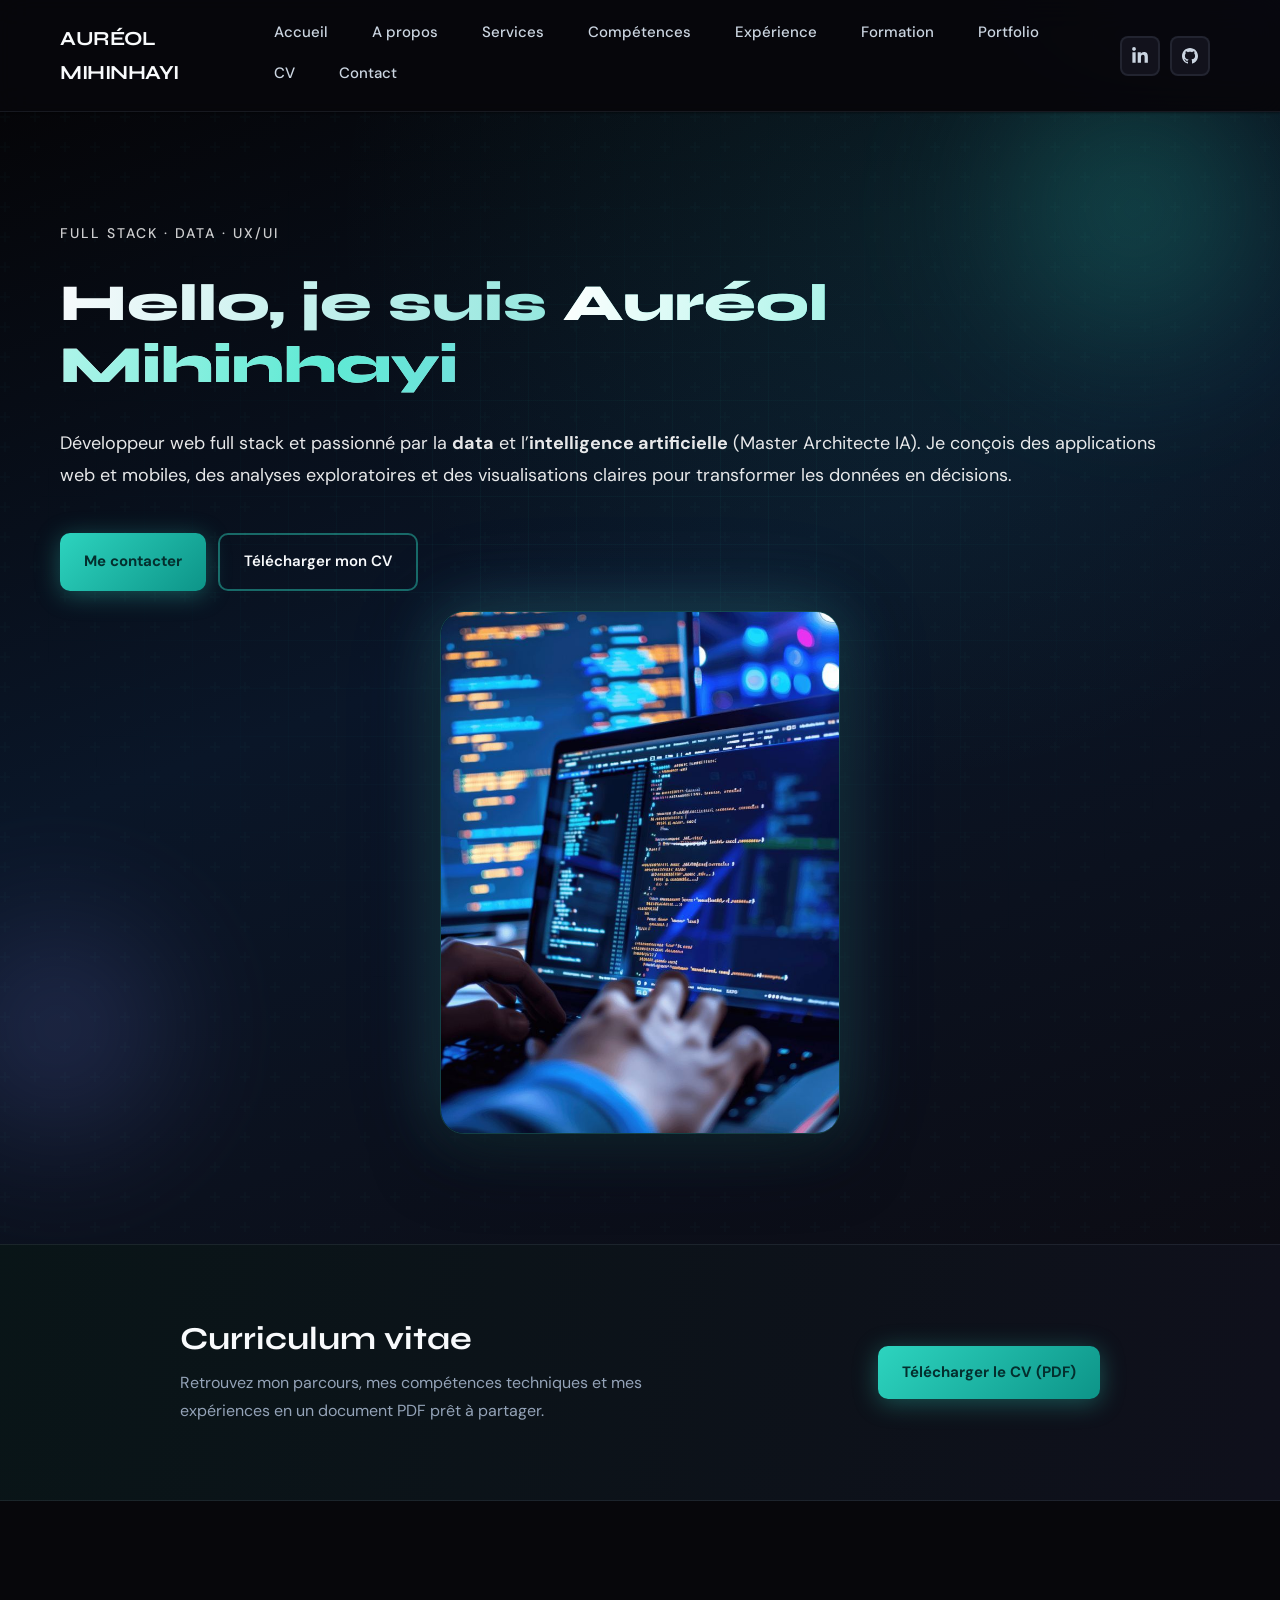
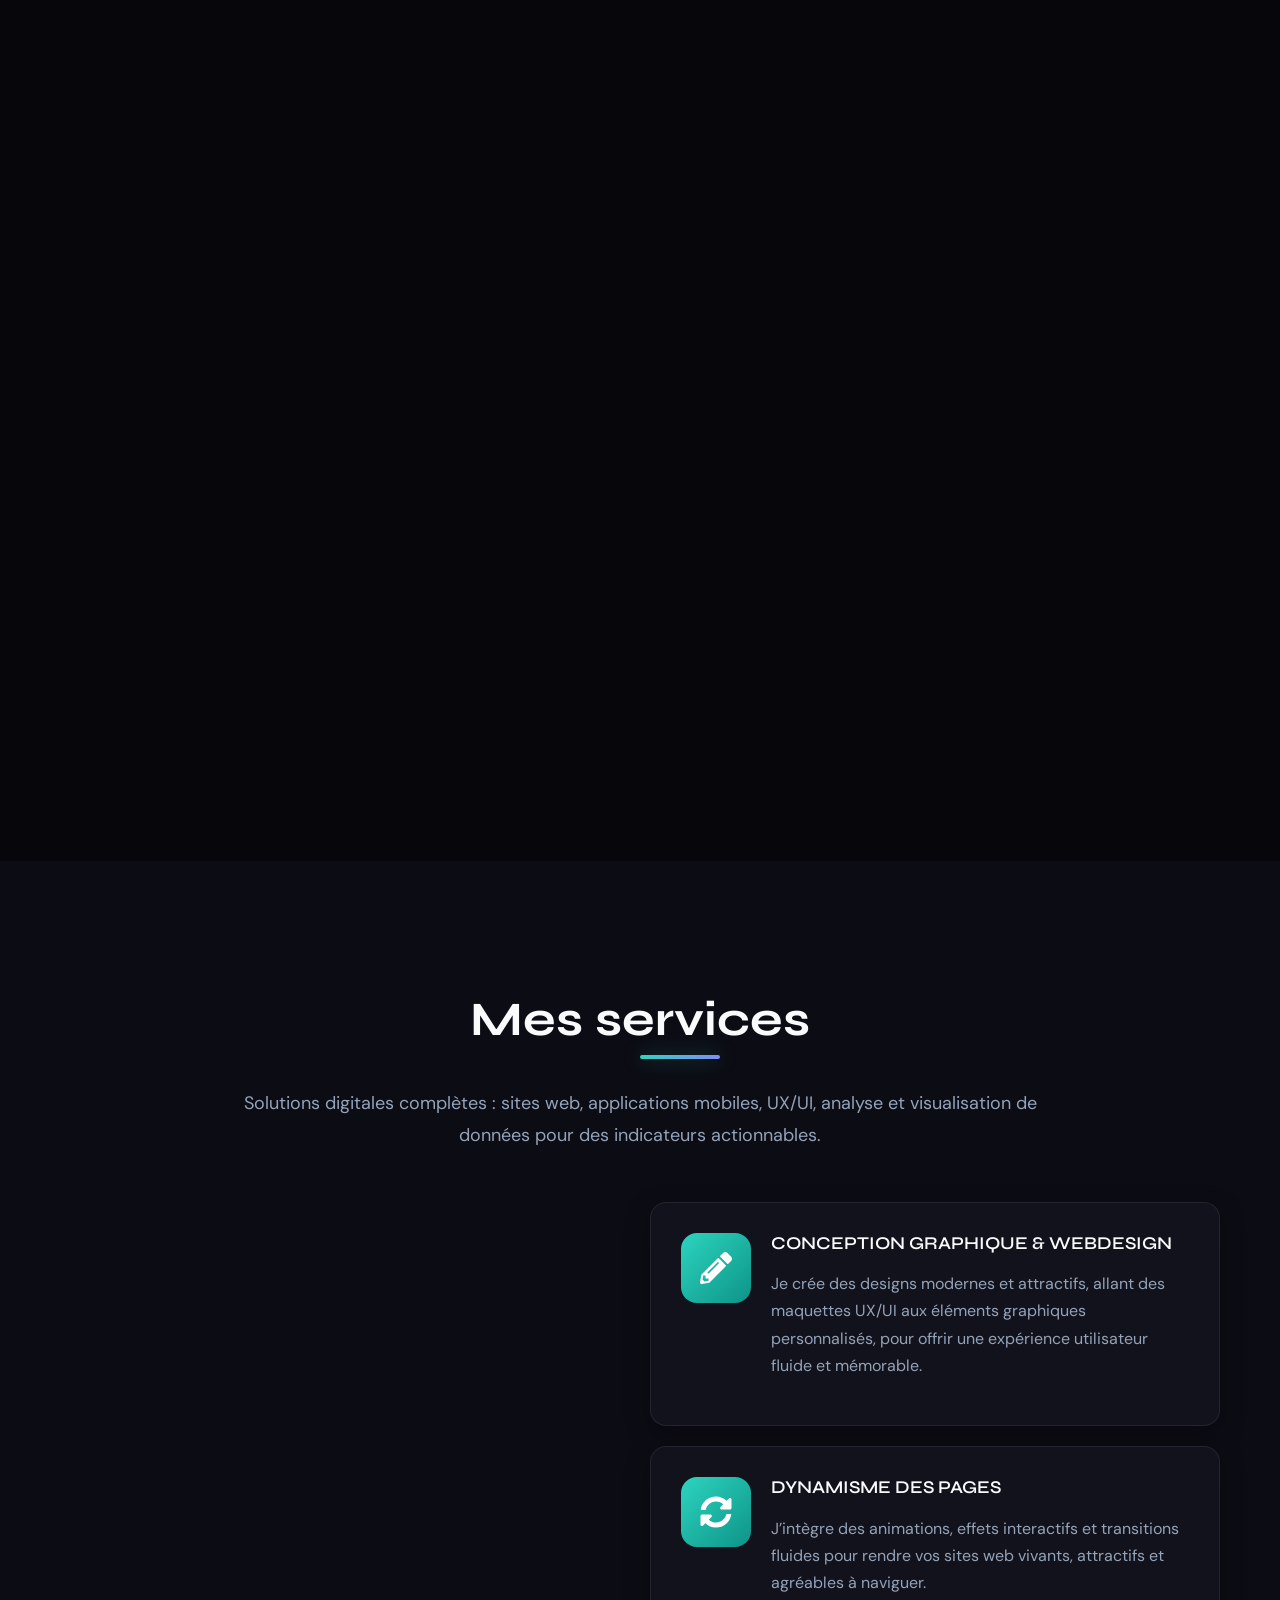
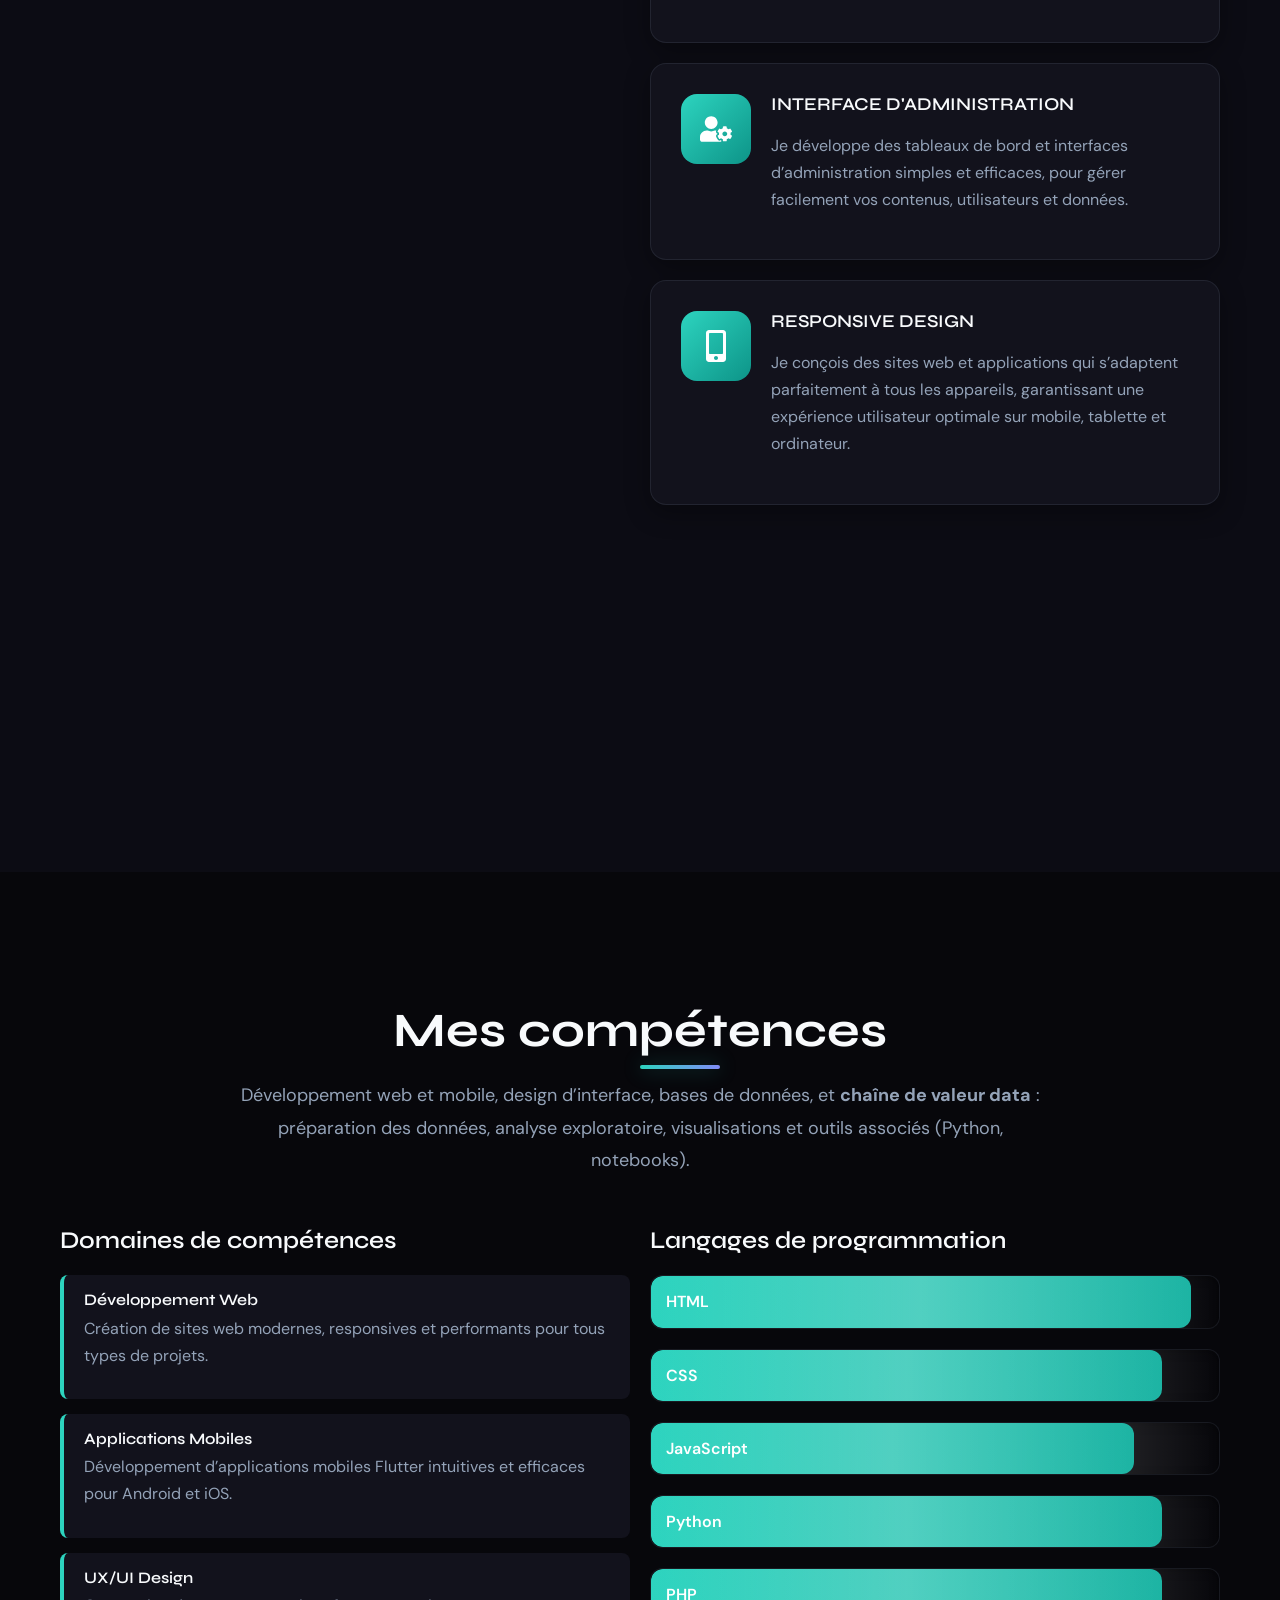
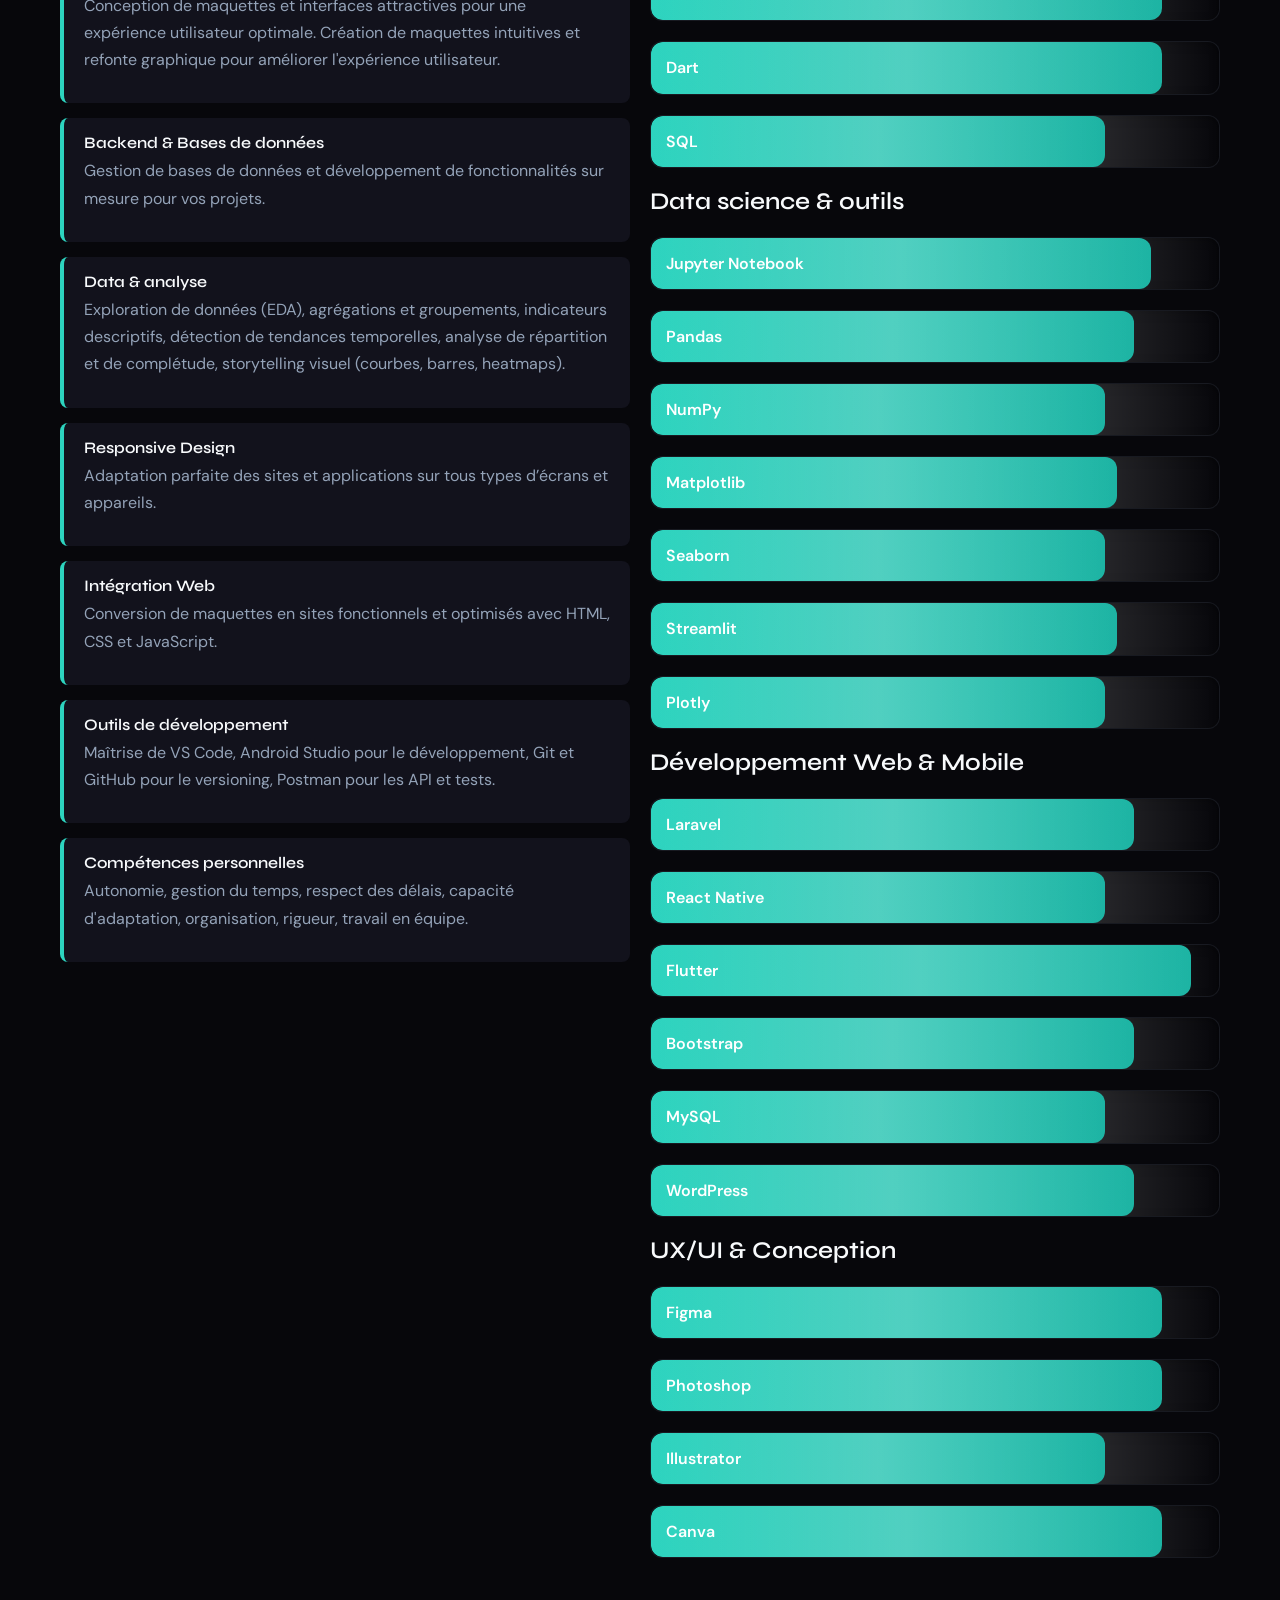
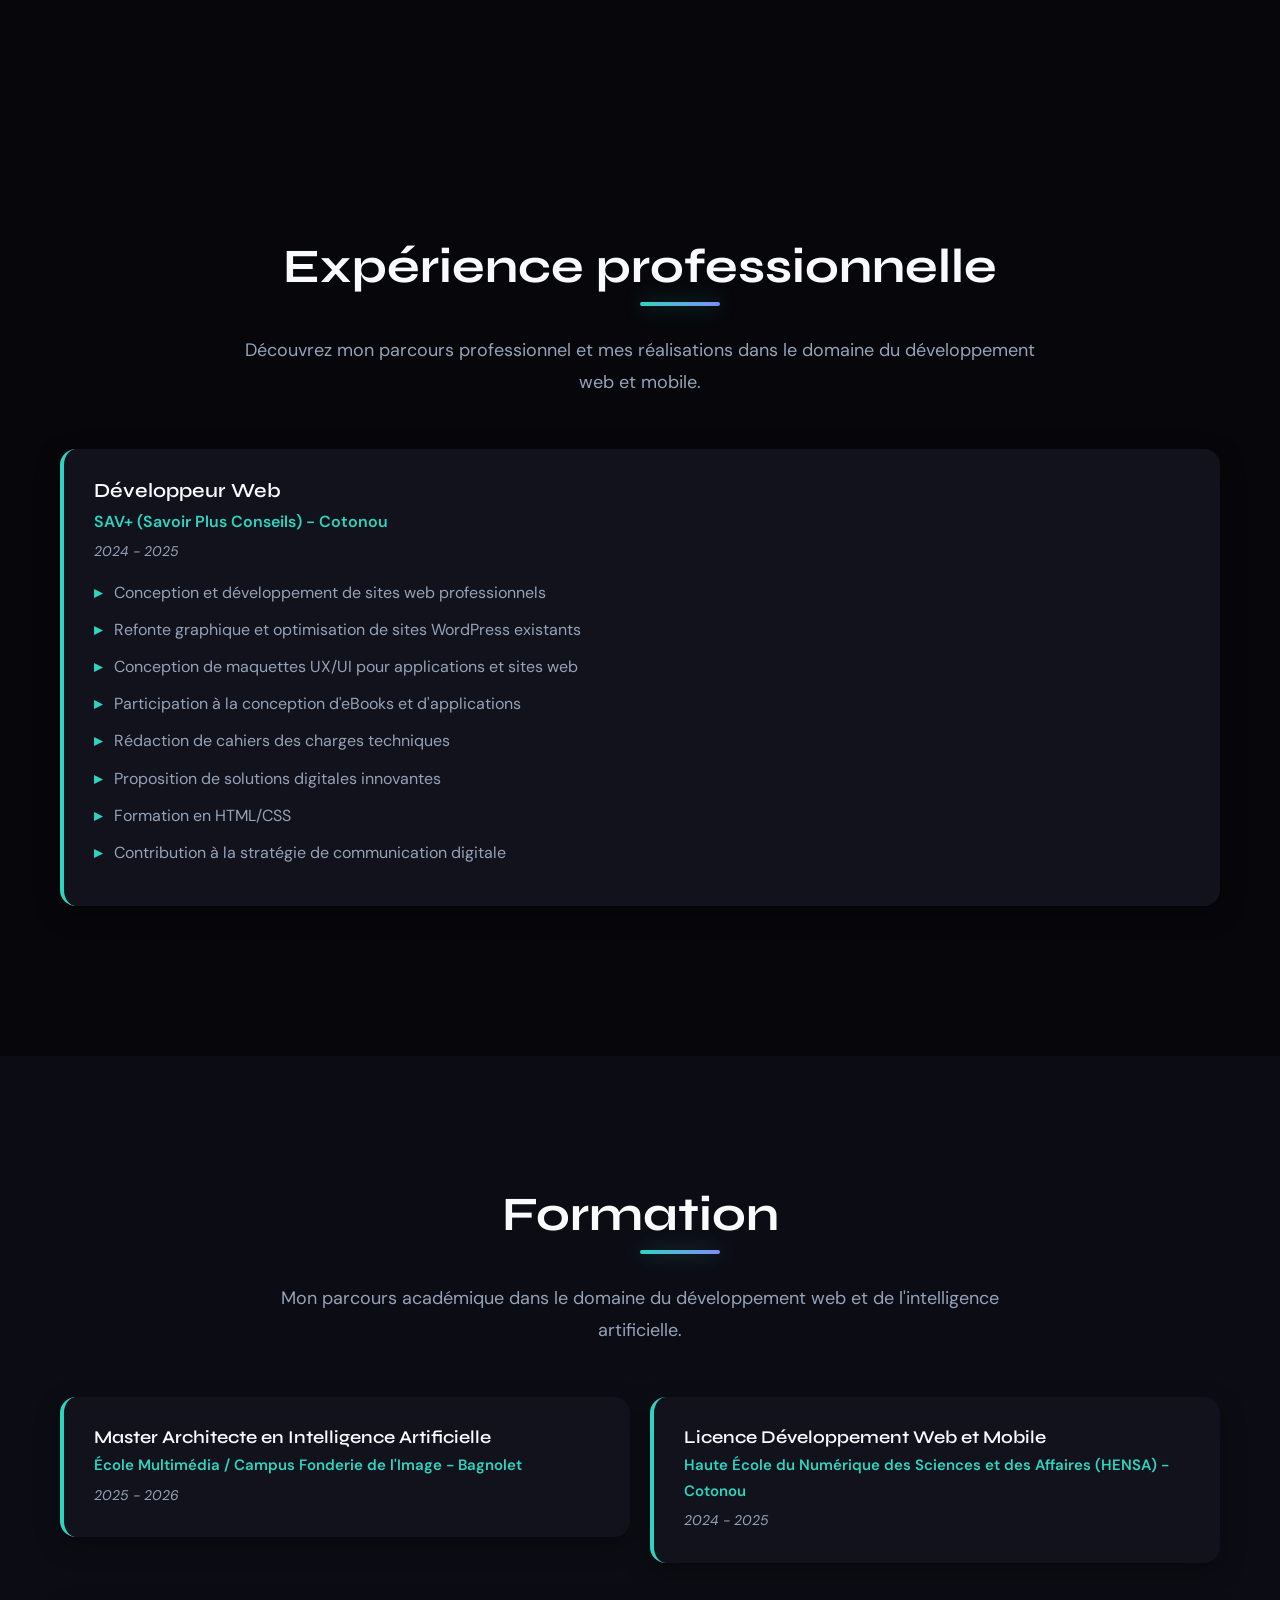
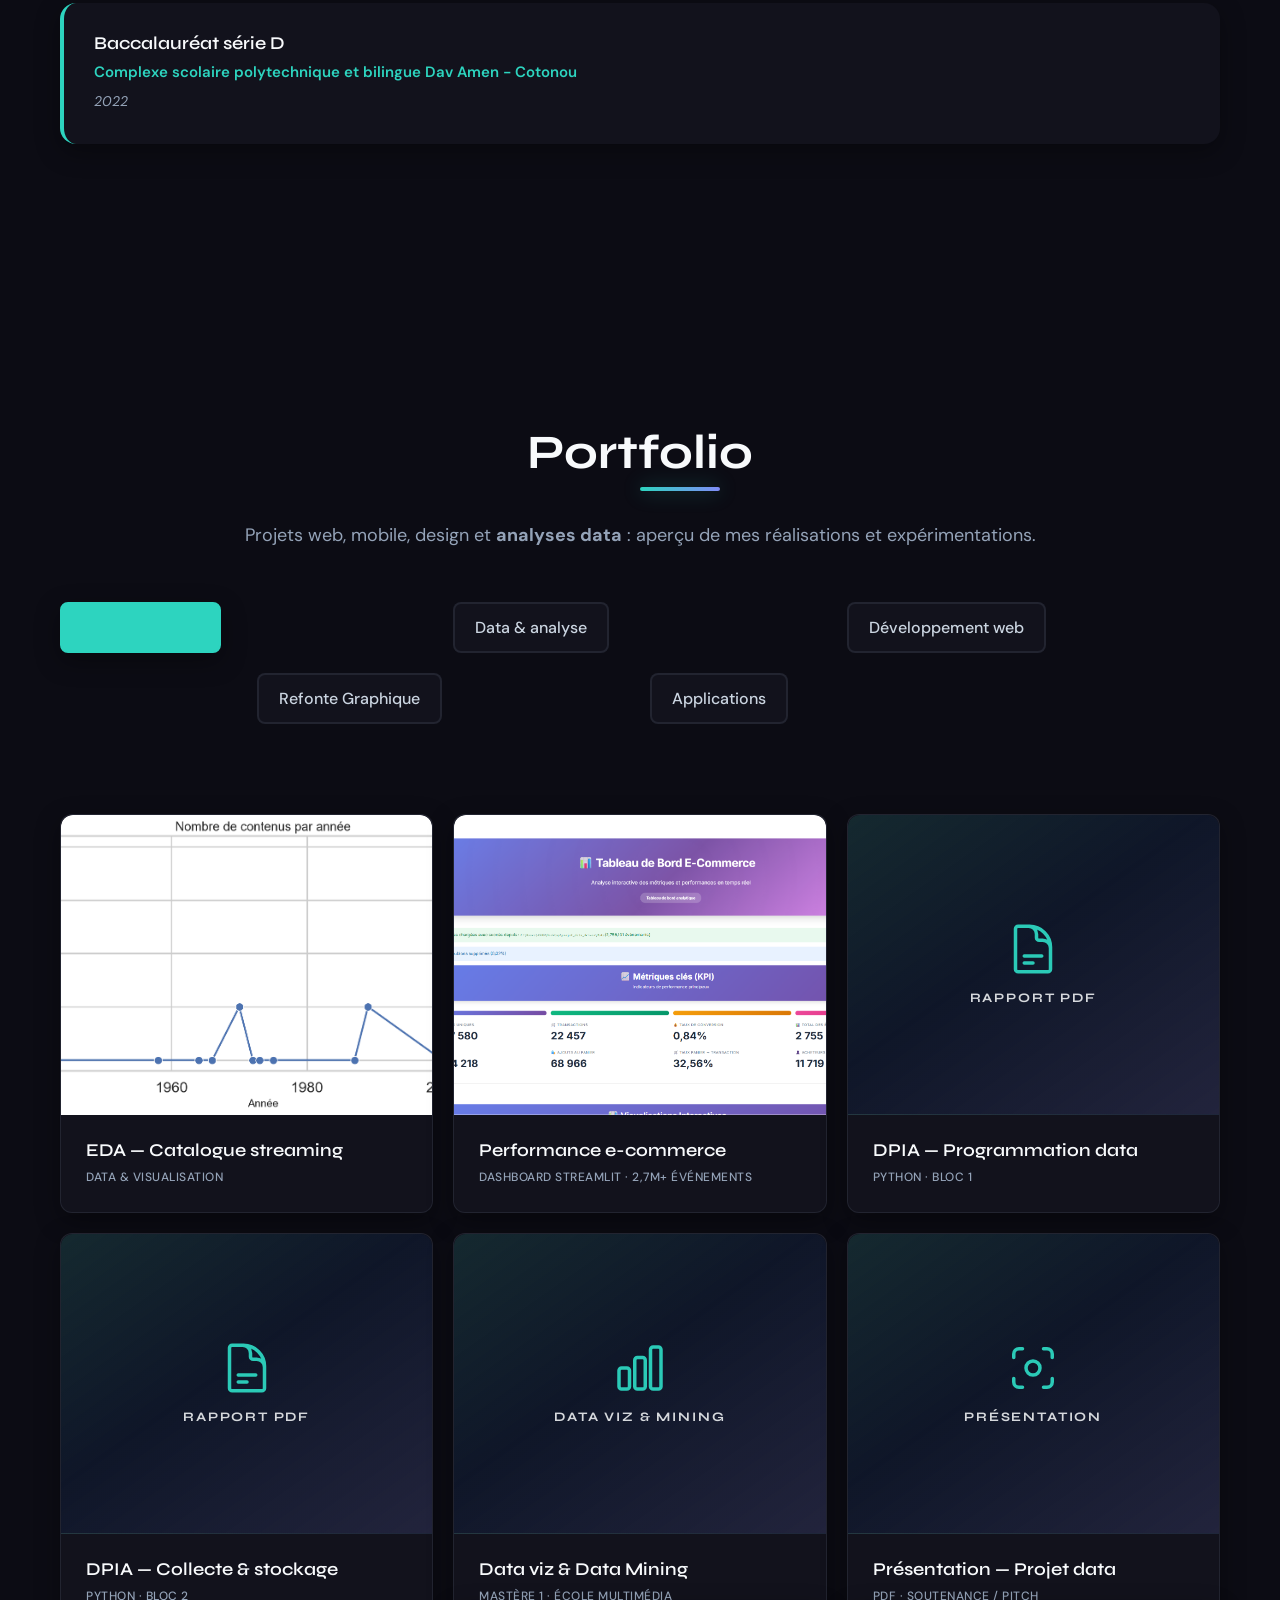
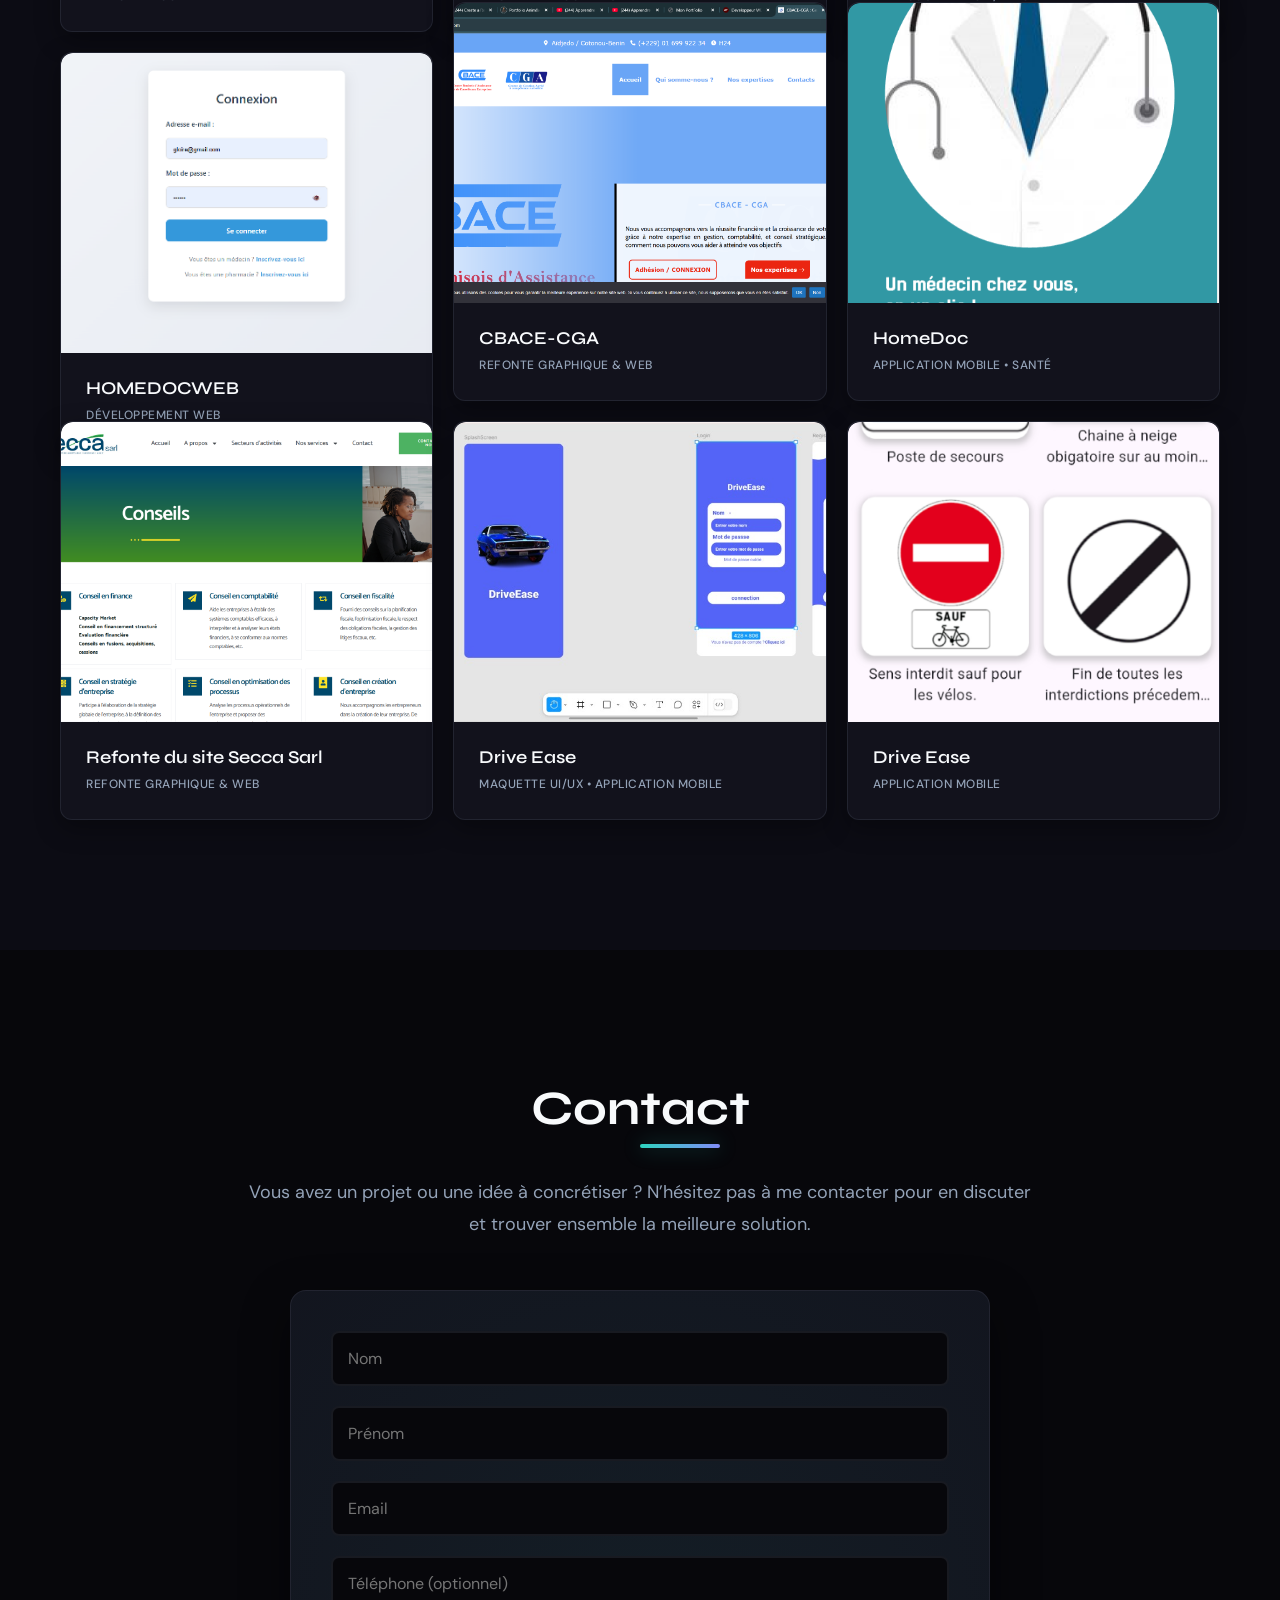
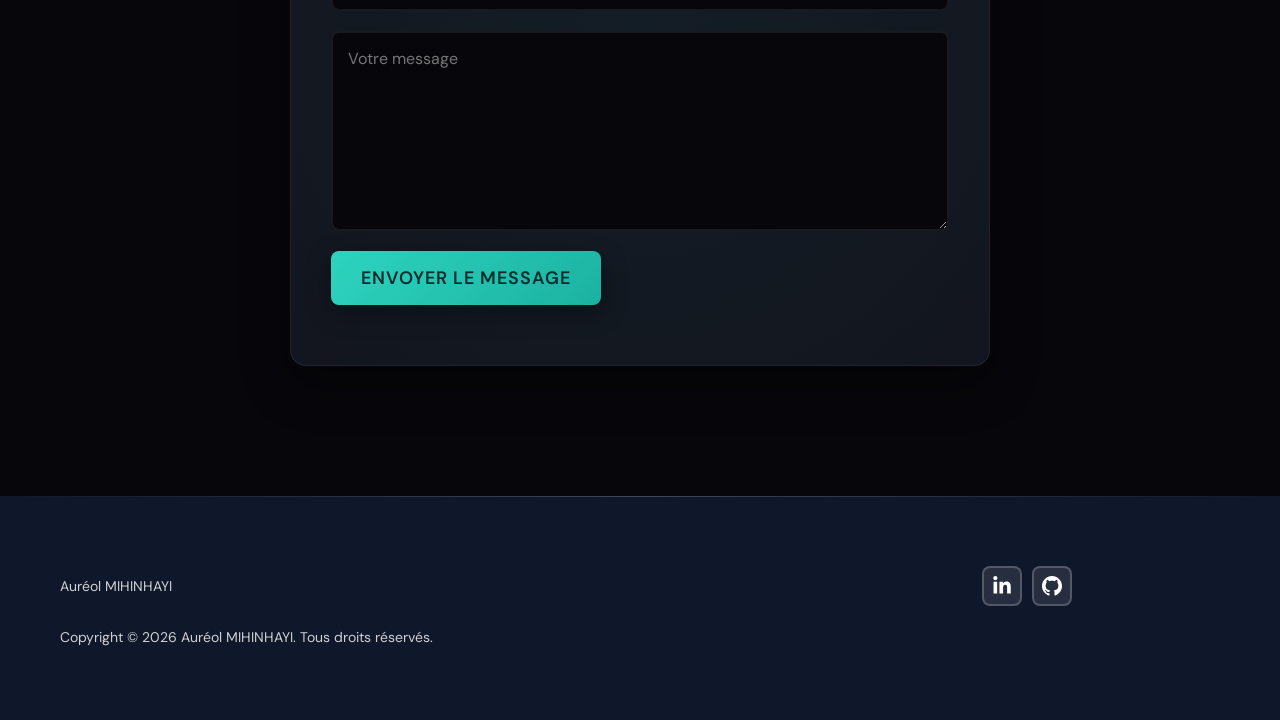
==== commit e1c4d299: "Portfolio: refonte dark, projets data/e-commerce, assets PDF, GitHub Pages form redirect Co-authored" ====
--- a/index.html
+++ b/index.html
@@ -4,12 +4,12 @@
   <meta charset="UTF-8">
   <meta http-equiv="X-UA-Compatible" content="IE=edge">
   <meta name="viewport" content="width=device-width, initial-scale=1.0">
-  <title> Developpeur WEB</title>
-  <meta name="description" content="Portfolio de john doe - Développeur Web - freelance indépendant">
+  <title>Auréol Mihinhayi — Full Stack, Data &amp; IA | Portfolio</title>
+  <meta name="description" content="Portfolio d'Auréol Mihinhayi : développement web full stack, applications mobiles, analyse de données, visualisation et parcours en intelligence artificielle.">
   <link rel="shortcut icon" href="./img/favicon.ico?v=1" type="image/x-icon">
   <link rel="preconnect" href="https://fonts.googleapis.com">
   <link rel="preconnect" href="https://fonts.gstatic.com" crossorigin>
-  <link href="https://fonts.googleapis.com/css2?family=Poppins:wght@300;500;700&display=swap" rel="stylesheet">
+  <link href="https://fonts.googleapis.com/css2?family=DM+Sans:ital,opsz,wght@0,9..40,400;0,9..40,500;0,9..40,600;0,9..40,700&family=Syne:wght@400;600;700;800&display=swap" rel="stylesheet">
   <link rel="stylesheet" href="./css/global.css">
   <script src="./js/global.js" defer></script>
 
@@ -22,7 +22,7 @@
   <header class="header">
     <div class="container d-flex">
       <div class="logo">
-       MIHINHAYI AUREOL 
+        AURÉOL MIHINHAYI 
       </div>
       <nav class="navbar ">
         <ul class="menu list-unstyled">
@@ -33,6 +33,7 @@
           <li><a href="#experience">Expérience</a></li>
           <li><a href="#formation">Formation</a></li>
           <li><a href="#portfolio">Portfolio</a></li>
+          <li><a href="#cv">CV</a></li>
           <li><a href="#contact">Contact</a></li>
         </ul>
       </nav>
@@ -62,33 +63,26 @@
   </header>
 
  <section id="hero" class="hero">
+  <div class="hero__bg" aria-hidden="true">
+    <div class="hero__orb hero__orb--1"></div>
+    <div class="hero__orb hero__orb--2"></div>
+    <div class="hero__grid"></div>
+  </div>
   <div class="container">
     <div class="grid">
       
-      <!-- Texte -->
       <div class="hero__item left">
-        <span class="hero__subtitle">Développeur Web & Mobile • Full Stack</span>
-
-        <h1 class="title">
-          Bonjour, je suis <strong>Auréol Mihinhayi</strong>
-        </h1>
-
-        <p class="hero__description">
-          Développeur web full stack spécialisé dans la conception de solutions
-          web et mobiles performantes, sécurisées et évolutives.
-          Actuellement en <strong>Master Architecte en Intelligence Artificielle</strong>,
-          
+        <span>Full Stack · Data · UX/UI</span>
+        <h1 class="title">Hello, je suis <strong>Auréol Mihinhayi</strong></h1>
+        <p>
+          Développeur web full stack et passionné par la <strong>data</strong> et l’<strong>intelligence artificielle</strong> (Master Architecte IA). Je conçois des applications web et mobiles, des analyses exploratoires et des visualisations claires pour transformer les données en décisions.
         </p>
-
-       
-
-        <div class="hero__cta">
-          <a href="#contact" class="btn btn-primary">Travaillons ensemble</a>
-          
-        </div>
-      </div>
-
-      <!-- Image -->
+        <div class="hero__actions">
+          <a href="#contact" class="btn btn--primary">Me contacter</a>
+          <a href="./assets/CV-Aureol-Mihinhayi.pdf" class="btn btn--ghost" download>Télécharger mon CV</a>
+        </div>
+      </div>
+
       <div class="hero__item right">
         <div class="hero__avatar">
           <img 
@@ -96,7 +90,7 @@
             width="400"
             height="400"
             loading="lazy"
-            alt="Auréol Mihinhayi – Développeur web et mobile full stack"
+            alt="Auréol Mihinhayi – Développeur web, mobile et data"
           >
         </div>
       </div>
@@ -104,16 +98,28 @@
     </div>
   </div>
 </section>
+
+  <section id="cv" class="cv-strip" aria-labelledby="cv-heading">
+    <div class="container">
+      <div class="cv-strip__inner">
+        <div>
+          <h2 id="cv-heading">Curriculum vitae</h2>
+          <p>Retrouvez mon parcours, mes compétences techniques et mes expériences en un document PDF prêt à partager.</p>
+        </div>
+        <a href="./assets/CV-Aureol-Mihinhayi.pdf" class="btn btn--primary btn-download" download>Télécharger le CV (PDF)</a>
+      </div>
+    </div>
+  </section>
 
   
   <section id="about" class="about">
     <div class="container">
       <div class="grid">
-        <div class="grid__item">
+        <div class="grid__item animate-on-scroll fade-in-left">
           <img src="./img/aureol.JPG" width="560" height="453" loading="lazy"
             alt="Auréol Mihinhayi - Développeur web & mobile freelance">
         </div>
-        <div class="grid__item">
+        <div class="grid__item animate-on-scroll fade-in-right">
           <h2 class="section-title">À propos</h2>
           <h3>Qui suis-je</h3>
           <p>
@@ -121,7 +127,7 @@
             Actuellement en Master Architecte en Intelligence Artificielle à l'École Multimédia / Campus Fonderie de l'Image (Bagnolet), je possède une Licence en Développement Web et Mobile obtenue à la HENSA (Cotonou).
           </p>
           <p>
-            Passionné par les technologies digitales, je crée des <strong>sites web modernes</strong>, des <strong>applications mobiles Flutter</strong> et des <strong>maquettes UX/UI</strong> intuitives. Mon expérience en tant que développeur web chez SAV+ (Savoir Plus Conseils) m'a permis de développer des compétences solides en conception de sites professionnels, refonte graphique et intégration WordPress.
+            Passionné par les technologies digitales, je crée des <strong>sites web modernes</strong>, des <strong>applications mobiles Flutter</strong>, des <strong>maquettes UX/UI</strong> intuitives et des <strong>analyses data</strong> (exploration, visualisation, indicateurs). Mon expérience chez SAV+ (Savoir Plus Conseils) m'a permis de renforcer la conception de sites professionnels, la refonte graphique et l'intégration WordPress.
           </p>
           <p>
             Disponible pour un <strong>contrat d'apprentissage ou d'alternance</strong> (1 semaine en formation / 3 semaines en entreprise).
@@ -132,6 +138,7 @@
             <li>Conception UX/UI et création de maquettes intuitives</li>
             <li>Refonte graphique et amélioration de l'expérience utilisateur</li>
             <li>Gestion de bases de données MySQL</li>
+            <li>Analyse exploratoire (EDA), data cleaning et tableaux de bord visuels avec Python</li>
           </ul>
         </div>
       </div>
@@ -143,11 +150,25 @@
       <div class="section-header">
         <h2 class="section-title">Mes services</h2>
         <p>
-          Je propose des solutions digitales complètes pour répondre à tous vos besoins : création de sites web modernes, développement d'applications mobiles, conception de maquettes UX/UI et refonte de sites existants.
+          Solutions digitales complètes : sites web, applications mobiles, UX/UI, analyse et visualisation de données pour des indicateurs actionnables.
         </p>
       </div>
       <div class="grid">
-        <div class="grid__item">
+        <div class="grid__item animate-on-scroll fade-in-up">
+          <div class="service">
+            <div class="service__icon">
+              <svg aria-hidden="true" focusable="false" role="img" xmlns="http://www.w3.org/2000/svg" viewBox="0 0 640 512">
+                <path fill="currentColor" d="M64 64c0-17.7 14.3-32 32-32H352c17.7 0 32 14.3 32 32V384h64V160c0-17.7 14.3-32 32-32h96c17.7 0 32 14.3 32 32V448c0 17.7-14.3 32-32 32H192c-17.7 0-32-14.3-32-32V96H128V448c0 17.7-14.3 32-32 32H32c-17.7 0-32-14.3-32-32s14.3-32 32-32V96H64c-17.7 0-32-14.3-32-32zm48 96H352V384H112V160zm104 32v64h64V192H216zm48 0h64v64H264V192z"/>
+              </svg>
+            </div>
+            <div class="service__content">
+              <h3>DATA &amp; VISUALISATION</h3>
+              <p>
+                Exploration de jeux de données (EDA), nettoyage, agrégations, graphiques et heatmaps pour résumer des tendances (volumes temporels, répartitions, complétude des champs) et préparer la prise de décision.
+              </p>
+            </div>
+          </div>
+
           <div class="service">
             <div class="service__icon">
               <svg aria-hidden="true" focusable="false" data-prefix="far" data-icon="lightbulb"
@@ -308,7 +329,7 @@
       <div class="section-header">
         <h2 class="section-title">Mes compétences</h2>
         <p>
-          Je maîtrise un large éventail de technologies et d'outils pour créer des solutions digitales complètes. Mes compétences s'étendent du développement web full stack au développement mobile, en passant par la conception UX/UI et la gestion de bases de données.
+          Développement web et mobile, design d’interface, bases de données, et <strong>chaîne de valeur data</strong> : préparation des données, analyse exploratoire, visualisations et outils associés (Python, notebooks).
         </p>
         
 
@@ -334,6 +355,10 @@
               <p>Gestion de bases de données et développement de fonctionnalités sur mesure pour vos projets.</p>
             </li>
             <li>
+              <h4>Data &amp; analyse</h4>
+              <p>Exploration de données (EDA), agrégations et groupements, indicateurs descriptifs, détection de tendances temporelles, analyse de répartition et de complétude, storytelling visuel (courbes, barres, heatmaps).</p>
+            </li>
+            <li>
               <h4>Responsive Design</h4>
               <p>Adaptation parfaite des sites et applications sur tous types d’écrans et appareils.</p>
             </li>
@@ -374,6 +399,29 @@
           <div class="progressbar">
             <div class="bar" data-width="80">SQL</div>
           </div>
+
+          <h3>Data science &amp; outils</h3>
+          <div class="progressbar">
+            <div class="bar" data-width="88">Jupyter Notebook</div>
+          </div>
+          <div class="progressbar">
+            <div class="bar" data-width="85">Pandas</div>
+          </div>
+          <div class="progressbar">
+            <div class="bar" data-width="80">NumPy</div>
+          </div>
+          <div class="progressbar">
+            <div class="bar" data-width="82">Matplotlib</div>
+          </div>
+          <div class="progressbar">
+            <div class="bar" data-width="80">Seaborn</div>
+          </div>
+          <div class="progressbar">
+            <div class="bar" data-width="82">Streamlit</div>
+          </div>
+          <div class="progressbar">
+            <div class="bar" data-width="80">Plotly</div>
+          </div>
           
           <h3>Développement Web & Mobile</h3>
           <div class="progressbar">
@@ -481,13 +529,16 @@
       <div class="section-header">
         <h2 class="section-title">Portfolio</h2>
 <p>
-  Découvrez mes projets récents : des sites web modernes, des applications mobiles Flutter, des maquettes UX/UI et des solutions digitales sur mesure que j’ai conçues .
+  Projets web, mobile, design et <strong>analyses data</strong> : aperçu de mes réalisations et expérimentations.
 </p>
 
       </div>
       <ul class="grid portfolio-filters list-unstyled">
         <li class="grid__item">
           <a href="#" class="active" data-filter="all">Tous les projets</a>
+        </li>
+        <li class="grid__item">
+          <a href="#" data-filter="data">Data &amp; analyse</a>
         </li>
         <li class="grid__item">
           <a href="#" data-filter="web">Développement web</a>
@@ -500,7 +551,271 @@
         </li>
       </ul>
       <div class="grid">
-        <div class="grid__item">
+        <div class="grid__item animate-on-scroll fade-in-up">
+          <div class="card" data-category="data">
+            <img src="./img/01_volume_par_annee.png" loading="lazy" width="365" height="243"
+              alt="Visualisation du volume de contenus par année" class="card__image portfolio-image">
+            <div class="card__inner">
+              <h3 class="card__title">EDA — Catalogue streaming</h3>
+              <p class="category">Data &amp; visualisation</p>
+            </div>
+            <div class="card__overlay">
+              <a href="#" class="card__link" data-id="modal-data-catalog">+</a>
+            </div>
+          </div>
+          <div class="modal" id="modal-data-catalog">
+            <button type="button" class="modal__close" aria-label="Fermer">&times;</button>
+            <div class="modal__content">
+              <div class="container">
+                <div class="grid">
+                  <div class="grid__item">
+                    <img src="./img/01_volume_par_annee.png" loading="lazy" width="560" height="373" class="card__image" alt="Volume de titres par année" />
+                    <img src="./img/02_repartition_type_contenu.png" loading="lazy" width="560" height="373" class="card__image" alt="Répartition films et séries" />
+                    <img src="./img/03_top_genres.png" loading="lazy" width="560" height="373" class="card__image" alt="Top des genres" />
+                    <img src="./img/05_heatmap_completude.png" loading="lazy" width="560" height="373" class="card__image" alt="Heatmap de complétude des colonnes" />
+                  </div>
+                  <div class="grid__item">
+                    <h4 class="modal__title h2">Analyse exploratoire — Catalogue type streaming</h4>
+                    <p><i>Année : 2025</i></p>
+                    <p class="category">EDA · Visualisation · Qualité des données</p>
+                    <p>
+                      Étude d’un jeu de données représentatif d’un <strong>catalogue de contenus</strong> (films et séries) : évolution du volume dans le temps, répartition des types de contenu, genres les plus représentés, et <strong>heatmap de complétude</strong> pour identifier les colonnes les plus renseignées ou manquantes.
+                    </p>
+                    <h5 class="h3">Compétences mobilisées</h5>
+                    <ul>
+                      <li>Chargement et inspection des données, typage des variables</li>
+                      <li>Agrégations, tri et filtres pour synthétiser l’information</li>
+                      <li>Visualisations adaptées (séries temporelles, barres, heatmap)</li>
+                      <li>Interprétation pour la qualité des données et les biais de catalogue</li>
+                    </ul>
+                    <h5 class="h3">Technologies</h5>
+                    <ul>
+                      <li>Python</li>
+                      <li>Pandas · NumPy</li>
+                      <li>Matplotlib · Seaborn</li>
+                      <li>Jupyter Notebook</li>
+                    </ul>
+                  </div>
+                </div>
+              </div>
+            </div>
+          </div>
+        </div>
+        <div class="grid__item animate-on-scroll fade-in-up">
+          <div class="card" data-category="data">
+            <img src="./img/ecommerce/ecom-tableau-de-bord-kpi.png" loading="lazy" width="365" height="243"
+              alt="Tableau de bord e-commerce avec KPI et filtres Streamlit" class="card__image portfolio-image">
+            <div class="card__inner">
+              <h3 class="card__title">Performance e-commerce</h3>
+              <p class="category">Dashboard Streamlit · 2,7M+ événements</p>
+            </div>
+            <div class="card__overlay">
+              <a href="#" class="card__link" data-id="modal-ecommerce-dashboard">+</a>
+            </div>
+          </div>
+          <div class="modal" id="modal-ecommerce-dashboard">
+            <button type="button" class="modal__close" aria-label="Fermer">&times;</button>
+            <div class="modal__content">
+              <div class="container">
+                <div class="grid">
+                  <div class="grid__item">
+                    <img src="./img/ecommerce/ecom-tableau-de-bord-kpi.png" loading="lazy" width="560" height="373" class="card__image" alt="Vue principale — KPI, chargement des données, nettoyage" />
+                    <img src="./img/ecommerce/ecom-tendances-temporelles.png" loading="lazy" width="560" height="373" class="card__image" alt="Évolution des événements et transactions dans le temps" />
+                    <img src="./img/ecommerce/ecom-tendances-onglets.png" loading="lazy" width="560" height="373" class="card__image" alt="Onglets d’analyse — tendances temporelles" />
+                    <img src="./img/ecommerce/ecom-repartition-evenements.png" loading="lazy" width="560" height="373" class="card__image" alt="Répartition des types d’événements" />
+                    <img src="./img/ecommerce/ecom-repartition-conversion.png" loading="lazy" width="560" height="373" class="card__image" alt="Répartition et conversion" />
+                    <img src="./img/ecommerce/ecom-funnel-conversion.png" loading="lazy" width="560" height="373" class="card__image" alt="Entonnoir de conversion vue / panier / transaction" />
+                    <img src="./img/ecommerce/ecom-heatmap-heure-jour.png" loading="lazy" width="560" height="373" class="card__image" alt="Heatmap activité par heure et jour de la semaine" />
+                    <img src="./img/ecommerce/ecom-meilleurs-produits.png" loading="lazy" width="560" height="373" class="card__image" alt="Top produits — vues et transactions" />
+                    <img src="./img/ecommerce/ecom-meilleurs-produits-detail.png" loading="lazy" width="560" height="373" class="card__image" alt="Détail top produits et taux de conversion" />
+                    <img src="./img/ecommerce/ecom-analyse-horaire.png" loading="lazy" width="560" height="373" class="card__image" alt="Analyse horaire et hebdomadaire" />
+                    <img src="./img/ecommerce/ecom-comportement-utilisateur.png" loading="lazy" width="560" height="373" class="card__image" alt="Comportement utilisateur — distributions" />
+                    <img src="./img/ecommerce/ecom-comportement-stats.png" loading="lazy" width="560" height="373" class="card__image" alt="Statistiques visiteurs et segmentation" />
+                    <img src="./img/ecommerce/ecom-top-visiteurs-acheteurs.png" loading="lazy" width="560" height="373" class="card__image" alt="Top visiteurs et analyse acheteurs" />
+                  </div>
+                  <div class="grid__item">
+                    <h4 class="modal__title h2">Analyse des performances e-commerce</h4>
+                    <p><i>Projet data — tableau de bord interactif</i></p>
+                    <p class="category">Streamlit · Séries temporelles · Funnel · Comportement</p>
+                    <p>
+                      Application type <strong>Streamlit</strong> pour explorer plus de <strong>2,7 millions d’événements</strong> (vues, ajouts au panier, transactions) : filtres par période et par type d’événement, calcul de <strong>KPI</strong> (visiteurs uniques, conversions, panier → achat), visualisations multi-onglets (tendances, répartition, top produits, analyse horaire, comportement utilisateur) et <strong>heatmap</strong> jour × heure.
+                    </p>
+                    <h5 class="h3">Traitement des données</h5>
+                    <ul>
+                      <li>Chargement de gros volumes, contrôle de qualité</li>
+                      <li>Nettoyage (ex. déduplication) et agrégations pour les indicateurs</li>
+                      <li>Mise en forme pour graphiques interactifs et tableaux de synthèse</li>
+                    </ul>
+                    <h5 class="h3">Technologies</h5>
+                    <ul>
+                      <li>Python · Pandas</li>
+                      <li>Streamlit</li>
+                      <li>Plotly (graphiques interactifs)</li>
+                    </ul>
+                    <h5 class="h3">Livrable écrit</h5>
+                    <p>Rapport d’analyse détaillant la démarche, les traitements, les indicateurs et les conclusions du projet e-commerce (PDF).</p>
+                    <div class="modal__actions">
+                      <a class="btn btn--primary" href="./assets/rapport-analyse.pdf" download>Télécharger le rapport (PDF)</a>
+                      <a class="btn btn--ghost" href="./assets/rapport-analyse.pdf" target="_blank" rel="noopener noreferrer">Ouvrir le PDF</a>
+                    </div>
+                  </div>
+                </div>
+              </div>
+            </div>
+          </div>
+        </div>
+        <div class="grid__item animate-on-scroll fade-in-up">
+          <div class="card card--report" data-category="data">
+            <div class="report-cover" aria-hidden="true">
+              <svg xmlns="http://www.w3.org/2000/svg" fill="none" viewBox="0 0 24 24" stroke="currentColor" stroke-width="1.5" aria-hidden="true"><path stroke-linecap="round" stroke-linejoin="round" d="M19.5 14.25v-2.625a3.375 3.375 0 00-3.375-3.375h-1.5A1.125 1.125 0 0113.5 7.125v-1.5a3.375 3.375 0 00-3.375-3.375H8.25m0 12.75h7.5m-7.5 3H12M10.5 2.25H5.625c-.621 0-1.125.504-1.125 1.125v17.25c0 .621.504 1.125 1.125 1.125h12.75c.621 0 1.125-.504 1.125-1.125V11.25a9 9 0 00-9-9z"/></svg>
+              <span>Rapport PDF</span>
+            </div>
+            <div class="card__inner">
+              <h3 class="card__title">DPIA — Programmation data</h3>
+              <p class="category">Python · Bloc 1</p>
+            </div>
+            <div class="card__overlay">
+              <a href="#" class="card__link" data-id="modal-dpia-bloc1">+</a>
+            </div>
+          </div>
+          <div class="modal" id="modal-dpia-bloc1">
+            <button type="button" class="modal__close" aria-label="Fermer">&times;</button>
+            <div class="modal__content">
+              <div class="container">
+                <h4 class="modal__title h2">DPIA 2025 — Bloc 1 : Programmation data avec Python</h4>
+                <p><i>Année : 2025 · École Multimédia</i></p>
+                <p class="category">Programmation · Manipulation de données · Python</p>
+                <p>
+                  Travail de bloc sur les fondamentaux de la <strong>programmation orientée data</strong> en Python : structures de données, traitement de fichiers, logique algorithmique appliquée à des jeux de données, dans le cadre du diplôme (DPIA).
+                </p>
+                <h5 class="h3">Compétences &amp; notions</h5>
+                <ul>
+                  <li>Python pour la data (syntaxe, modules, scripts reproductibles)</li>
+                  <li>Préparation et transformation de données en vue d’analyses</li>
+                  <li>Bonnes pratiques de code et structuration d’un notebook ou projet</li>
+                </ul>
+                <h5 class="h3">Livrable</h5>
+                <p>Rapport PDF complet du bloc 1 — téléchargeable ci-dessous.</p>
+                <div class="modal__actions">
+                  <a class="btn btn--primary" href="./assets/dpia-2025-bloc1-programmation-python.pdf" download>Télécharger le PDF</a>
+                  <a class="btn btn--ghost" href="./assets/dpia-2025-bloc1-programmation-python.pdf" target="_blank" rel="noopener noreferrer">Ouvrir dans un nouvel onglet</a>
+                </div>
+              </div>
+            </div>
+          </div>
+        </div>
+        <div class="grid__item animate-on-scroll fade-in-up">
+          <div class="card card--report" data-category="data">
+            <div class="report-cover" aria-hidden="true">
+              <svg xmlns="http://www.w3.org/2000/svg" fill="none" viewBox="0 0 24 24" stroke="currentColor" stroke-width="1.5" aria-hidden="true"><path stroke-linecap="round" stroke-linejoin="round" d="M19.5 14.25v-2.625a3.375 3.375 0 00-3.375-3.375h-1.5A1.125 1.125 0 0113.5 7.125v-1.5a3.375 3.375 0 00-3.375-3.375H8.25m0 12.75h7.5m-7.5 3H12M10.5 2.25H5.625c-.621 0-1.125.504-1.125 1.125v17.25c0 .621.504 1.125 1.125 1.125h12.75c.621 0 1.125-.504 1.125-1.125V11.25a9 9 0 00-9-9z"/></svg>
+              <span>Rapport PDF</span>
+            </div>
+            <div class="card__inner">
+              <h3 class="card__title">DPIA — Collecte &amp; stockage</h3>
+              <p class="category">Python · Bloc 2</p>
+            </div>
+            <div class="card__overlay">
+              <a href="#" class="card__link" data-id="modal-dpia-bloc2">+</a>
+            </div>
+          </div>
+          <div class="modal" id="modal-dpia-bloc2">
+            <button type="button" class="modal__close" aria-label="Fermer">&times;</button>
+            <div class="modal__content">
+              <div class="container">
+                <h4 class="modal__title h2">DPIA 2025 — Bloc 2 : Collecte et stockage de données avec Python</h4>
+                <p><i>Année : 2025 · École Multimédia</i></p>
+                <p class="category">Collecte · Pipelines · Stockage · Python</p>
+                <p>
+                  Bloc centré sur la <strong>collecte</strong> de données (sources, formats, contraintes) et leur <strong>mise en stockage</strong> exploitable : chaîne de traitement, persistance et organisation des données pour des usages analytiques ou applicatifs.
+                </p>
+                <h5 class="h3">Compétences &amp; notions</h5>
+                <ul>
+                  <li>Enjeux de collecte et qualité à la source</li>
+                  <li>Modélisation légère et stockage (fichiers, bases ou schémas selon le cours)</li>
+                  <li>Automatisation avec Python pour des flux reproductibles</li>
+                </ul>
+                <h5 class="h3">Livrable</h5>
+                <p>Rapport PDF complet du bloc 2 — téléchargeable ci-dessous.</p>
+                <div class="modal__actions">
+                  <a class="btn btn--primary" href="./assets/dpia-2025-bloc2-collecte-stockage-python.pdf" download>Télécharger le PDF</a>
+                  <a class="btn btn--ghost" href="./assets/dpia-2025-bloc2-collecte-stockage-python.pdf" target="_blank" rel="noopener noreferrer">Ouvrir dans un nouvel onglet</a>
+                </div>
+              </div>
+            </div>
+          </div>
+        </div>
+        <div class="grid__item animate-on-scroll fade-in-up">
+          <div class="card card--report" data-category="data">
+            <div class="report-cover" aria-hidden="true">
+              <svg xmlns="http://www.w3.org/2000/svg" fill="none" viewBox="0 0 24 24" stroke="currentColor" stroke-width="1.5" aria-hidden="true"><path stroke-linecap="round" stroke-linejoin="round" d="M3 13.125C3 12.504 3.504 12 4.125 12h2.25c.621 0 1.125.504 1.125 1.125v6.75C7.5 20.496 6.996 21 6.375 21h-2.25A1.125 1.125 0 013 19.875v-6.75zM9.75 8.625c0-.621.504-1.125 1.125-1.125h2.25c.621 0 1.125.504 1.125 1.125v11.25c0 .621-.504 1.125-1.125 1.125h-2.25a1.125 1.125 0 01-1.125-1.125V8.625zM16.5 4.125c0-.621.504-1.125 1.125-1.125h2.25C20.496 3 21 3.504 21 4.125v15.75c0 .621-.504 1.125-1.125 1.125h-2.25a1.125 1.125 0 01-1.125-1.125V4.125z"/></svg>
+              <span>Data viz &amp; Mining</span>
+            </div>
+            <div class="card__inner">
+              <h3 class="card__title">Data viz &amp; Data Mining</h3>
+              <p class="category">Mastère 1 · École Multimédia</p>
+            </div>
+            <div class="card__overlay">
+              <a href="#" class="card__link" data-id="modal-mastere-dataviz">+</a>
+            </div>
+          </div>
+          <div class="modal" id="modal-mastere-dataviz">
+            <button type="button" class="modal__close" aria-label="Fermer">&times;</button>
+            <div class="modal__content">
+              <div class="container">
+                <h4 class="modal__title h2">Data visualisation &amp; Data Mining — Mastère 1</h4>
+                <p><i>L’École Multimédia</i></p>
+                <p class="category">Visualisation · Fouille de données · Mastère 1</p>
+                <p>
+                  Synthèse et travaux sur la <strong>visualisation</strong> de l’information et les méthodes de <strong>data mining</strong> : représenter des patterns, explorer des volumétries, et extraire de la valeur à partir de données structurées ou semi-structurées.
+                </p>
+                <h5 class="h3">Compétences &amp; notions</h5>
+                <ul>
+                  <li>Choix de visualisations selon la question métier ou analytique</li>
+                  <li>Principes de fouille de données et interprétation des résultats</li>
+                  <li>Lien entre exploration visuelle et modèles / indicateurs</li>
+                </ul>
+                <h5 class="h3">Livrable</h5>
+                <p>Document PDF du module — téléchargeable ci-dessous.</p>
+                <div class="modal__actions">
+                  <a class="btn btn--primary" href="./assets/mastere1-dataviz-data-mining-ecole-multimedia.pdf" download>Télécharger le PDF</a>
+                  <a class="btn btn--ghost" href="./assets/mastere1-dataviz-data-mining-ecole-multimedia.pdf" target="_blank" rel="noopener noreferrer">Ouvrir dans un nouvel onglet</a>
+                </div>
+              </div>
+            </div>
+          </div>
+        </div>
+        <div class="grid__item animate-on-scroll fade-in-up">
+          <div class="card card--report" data-category="data">
+            <div class="report-cover" aria-hidden="true">
+              <svg xmlns="http://www.w3.org/2000/svg" fill="none" viewBox="0 0 24 24" stroke="currentColor" stroke-width="1.5" aria-hidden="true"><path stroke-linecap="round" stroke-linejoin="round" d="M7.5 3.75H6A2.25 2.25 0 003.75 6v1.5M16.5 3.75H18A2.25 2.25 0 0120.25 6v1.5m0 9V18A2.25 2.25 0 0118 20.25h-1.5m-9 0H6A2.25 2.25 0 013.75 18v-1.5M15 12a3 3 0 11-6 0 3 3 0 016 0z"/></svg>
+              <span>Présentation</span>
+            </div>
+            <div class="card__inner">
+              <h3 class="card__title">Présentation — Projet data</h3>
+              <p class="category">PDF · Soutenance / pitch</p>
+            </div>
+            <div class="card__overlay">
+              <a href="#" class="card__link" data-id="modal-presentation-1">+</a>
+            </div>
+          </div>
+          <div class="modal" id="modal-presentation-1">
+            <button type="button" class="modal__close" aria-label="Fermer">&times;</button>
+            <div class="modal__content">
+              <div class="container">
+                <h4 class="modal__title h2">Présentation (PDF)</h4>
+                <p class="category">Support de présentation associé à un projet d’analyse data</p>
+                <p>
+                  Diaporama ou document de présentation pour exposer la démarche, les résultats et les recommandations (format PDF).
+                </p>
+                <div class="modal__actions">
+                  <a class="btn btn--primary" href="./assets/presentation-1.pdf" download>Télécharger le PDF</a>
+                  <a class="btn btn--ghost" href="./assets/presentation-1.pdf" target="_blank" rel="noopener noreferrer">Ouvrir dans un nouvel onglet</a>
+                </div>
+              </div>
+            </div>
+          </div>
+        </div>
+        <div class="grid__item animate-on-scroll fade-in-up">
           <div class="card" data-category="web">
             <img src="./img/homedocweb1.png" loading="lazy" width="365" height="243"
               alt="projet de la ville" class="card__image portfolio-image">
@@ -585,7 +900,7 @@
   <!-- Carte projet -->
   <div class="card" data-category="design">
     <img
-      src="./img/CBACE 1.png"
+      src="./img/CBACE-CGA _ Gestion d'entreprise et finance à Cotonou-Bénin - Google Chrome 25_09_2025 23_13_12.png"
       loading="lazy"
       width="365"
       height="243"
@@ -613,24 +928,31 @@
           <!-- Captures du site -->
           <div class="grid__item">
             <img
-              src="./img/CBACE 3 (1).png"
+              src="./img/CBACE-CGA _ Gestion d'entreprise et finance à Cotonou-Bénin - Google Chrome 25_09_2025 23_13_12.png"
               loading="lazy"
               class="card__image"
               alt="Page d'accueil du site CBACE-CGA"
             />
 
             <img
-              src="./img/CBACE 3 (2).png"
+              src="./img/CBACE-CGA _ Gestion d'entreprise et finance à Cotonou-Bénin - Google Chrome 25_09_2025 23_14_36.png"
               loading="lazy"
               class="card__image"
               alt="Page services du site CBACE-CGA"
             />
 
             <img
-              src="./img/CBACE 3 (3).png"
+              src="./img/CBACE-CGA _ Gestion d'entreprise et finance à Cotonou-Bénin - Google Chrome 25_09_2025 23_16_56.png"
               loading="lazy"
               class="card__image"
               alt="Page contact du site CBACE-CGA"
+            />
+            
+            <img
+              src="./img/CBACE-CGA _ Gestion d'entreprise et finance à Cotonou-Bénin - Google Chrome 25_09_2025 23_17_27.png"
+              loading="lazy"
+              class="card__image"
+              alt="Page supplémentaire du site CBACE-CGA"
             />
           </div>
 
@@ -787,7 +1109,7 @@
   <!-- Carte projet -->
   <div class="card" data-category="web">
     <img
-      src="img/secca sarl2.png"
+      src="./img/secca sarl2.png"
       loading="lazy"
       width="365"
       height="243"
@@ -815,21 +1137,21 @@
           <!-- Captures du site -->
           <div class="grid__item">
             <img
-              src="img/secca sarl 1.png"
+              src="./img/secca sarl 1.png"
               loading="lazy"
               class="card__image"
               alt="Page d'accueil du site Secca Sarl"
             />
 
             <img
-              src="img/secca sarl 3.png"
+              src="./img/secca sarl 3.png"
               loading="lazy"
               class="card__image"
               alt="Page services du site Secca Sarl"
             />
 
             <img
-              src="img/secca sral 4.png"
+              src="./img/secca sral 4.png"
               loading="lazy"
               class="card__image"
               alt="Page contact du site Secca Sarl"
@@ -1088,7 +1410,7 @@
       <input type="hidden" name="_captcha" value="false">
       <input type="hidden" name="_honey" style="display:none">
       <input type="hidden" name="_subject" value="📩 Nouveau message depuis le portfolio">
-      <input type="hidden" name="_next" value="./thanks.html">
+      <input type="hidden" name="_next" value="https://aureol16.github.io/portfolio/thanks.html">
       <input type="hidden" name="_template" value="box">
 
       <!-- Champs du formulaire -->
@@ -1150,7 +1472,7 @@
           </ul>
         </div>
         <div class="grid__item">
-          <p>Copyright © 2022 Auréol MIHINHAYI. Tous droits réservés.</p>
+          <p>Copyright © 2026 Auréol MIHINHAYI. Tous droits réservés.</p>
         </div>
       </div>
     </div>
--- a/css/global.css
+++ b/css/global.css
@@ -1,18 +1,25 @@
-/* Base & Variables */
+/* Base & Variables — thème portfolio dark / data */
 :root {
-  --color-primary: #2563eb;
-  --color-primary-dark: #1e40af;
-  --color-secondary: #64748b;
-  --color-body: #1e293b;
-  --color-body-light: #475569;
-  --background-body: #ffffff;
-  --background-light: #f8fafc;
+  --color-primary: #2dd4bf;
+  --color-primary-dark: #0d9488;
+  --color-accent: #818cf8;
+  --color-secondary: #94a3b8;
+  --color-body: #cbd5e1;
+  --color-body-light: #94a3b8;
+  --text-heading: #f8fafc;
+  --background-body: #07070b;
+  --background-light: #0c0c14;
   --background-dark: #0f172a;
-  --border-color: #e2e8f0;
-  --shadow-sm: 0 1px 2px 0 rgba(0, 0, 0, 0.05);
-  --shadow-md: 0 4px 6px -1px rgba(0, 0, 0, 0.1), 0 2px 4px -1px rgba(0, 0, 0, 0.06);
-  --shadow-lg: 0 10px 15px -3px rgba(0, 0, 0, 0.1), 0 4px 6px -2px rgba(0, 0, 0, 0.05);
-  --shadow-xl: 0 20px 25px -5px rgba(0, 0, 0, 0.1), 0 10px 10px -5px rgba(0, 0, 0, 0.04);
+  --surface-card: #12121c;
+  --surface-card-hover: #181824;
+  --border-color: rgba(148, 163, 184, 0.12);
+  --shadow-sm: 0 1px 2px rgba(0, 0, 0, 0.4);
+  --shadow-md: 0 8px 24px rgba(0, 0, 0, 0.35);
+  --shadow-lg: 0 16px 48px rgba(0, 0, 0, 0.45);
+  --shadow-xl: 0 24px 64px rgba(0, 0, 0, 0.5);
+  --shadow-glow: 0 0 40px rgba(45, 212, 191, 0.25);
+  --font-display: 'Syne', 'Poppins', sans-serif;
+  --font-body: 'DM Sans', 'Poppins', sans-serif;
 }
 
 * {
@@ -25,14 +32,28 @@
 }
 
 body {
-  font-family: 'Poppins', -apple-system, BlinkMacSystemFont, 'Segoe UI', Roboto, sans-serif;
+  font-family: var(--font-body);
   font-size: 1.6rem;
   line-height: 1.7;
   color: var(--color-body);
   margin: 0;
   background: var(--background-body);
+  background-image:
+    radial-gradient(ellipse 120% 80% at 50% -40%, rgba(45, 212, 191, 0.12), transparent 55%),
+    radial-gradient(ellipse 60% 40% at 100% 0%, rgba(129, 140, 248, 0.08), transparent 50%);
+  background-attachment: fixed;
   -webkit-font-smoothing: antialiased;
   -moz-osx-font-smoothing: grayscale;
+  overflow-x: hidden;
+  cursor: default;
+}
+
+* {
+  cursor: inherit;
+}
+
+a, button {
+  cursor: pointer;
 }
 
 h1,
@@ -41,8 +62,8 @@
 h4,
 h5,
 h6 {
-  font-family: 'Poppins', sans-serif;
-  color: var(--background-dark);
+  font-family: var(--font-display);
+  color: var(--text-heading);
   font-weight: 600;
   line-height: 1.2;
   margin: 0;
@@ -139,15 +160,201 @@
   }
 }
 
+/* Animations Globales */
+@keyframes fadeInUp {
+  from {
+    opacity: 0;
+    transform: translateY(30px);
+  }
+  to {
+    opacity: 1;
+    transform: translateY(0);
+  }
+}
+
+@keyframes fadeInDown {
+  from {
+    opacity: 0;
+    transform: translateY(-30px);
+  }
+  to {
+    opacity: 1;
+    transform: translateY(0);
+  }
+}
+
+@keyframes fadeInLeft {
+  from {
+    opacity: 0;
+    transform: translateX(-50px);
+  }
+  to {
+    opacity: 1;
+    transform: translateX(0);
+  }
+}
+
+@keyframes fadeInRight {
+  from {
+    opacity: 0;
+    transform: translateX(50px);
+  }
+  to {
+    opacity: 1;
+    transform: translateX(0);
+  }
+}
+
+@keyframes scaleIn {
+  from {
+    opacity: 0;
+    transform: scale(0.9);
+  }
+  to {
+    opacity: 1;
+    transform: scale(1);
+  }
+}
+
+@keyframes pulse {
+  0%, 100% {
+    transform: scale(1);
+  }
+  50% {
+    transform: scale(1.05);
+  }
+}
+
+@keyframes float {
+  0%, 100% {
+    transform: translateY(0px);
+  }
+  50% {
+    transform: translateY(-20px);
+  }
+}
+
+@keyframes gradient {
+  0% {
+    background-position: 0% 50%;
+  }
+  50% {
+    background-position: 100% 50%;
+  }
+  100% {
+    background-position: 0% 50%;
+  }
+}
+
+@keyframes shine {
+  0% {
+    background-position: -100% 0;
+  }
+  100% {
+    background-position: 200% 0;
+  }
+}
+
+@keyframes slideInLeft {
+  from {
+    transform: translateX(-100%);
+    opacity: 0;
+  }
+  to {
+    transform: translateX(0);
+    opacity: 1;
+  }
+}
+
+@keyframes slideInRight {
+  from {
+    transform: translateX(100%);
+    opacity: 0;
+  }
+  to {
+    transform: translateX(0);
+    opacity: 1;
+  }
+}
+
+@keyframes rotate {
+  from {
+    transform: rotate(0deg);
+  }
+  to {
+    transform: rotate(360deg);
+  }
+}
+
+/* Classes d'animation pour JavaScript */
+.animate-on-scroll {
+  opacity: 0;
+  transition: all 0.8s cubic-bezier(0.25, 0.46, 0.45, 0.94);
+}
+
+.animate-on-scroll.animated {
+  opacity: 1;
+}
+
+.fade-in-up {
+  transform: translateY(50px);
+}
+
+.fade-in-up.animated {
+  transform: translateY(0);
+}
+
+.fade-in-left {
+  transform: translateX(-50px);
+}
+
+.fade-in-left.animated {
+  transform: translateX(0);
+}
+
+.fade-in-right {
+  transform: translateX(50px);
+}
+
+.fade-in-right.animated {
+  transform: translateX(0);
+}
+
+.scale-in {
+  transform: scale(0.8);
+}
+
+.scale-in.animated {
+  transform: scale(1);
+}
+
 /* Sections */
 section {
   padding: 8rem 0;
+  position: relative;
 }
 
 .section-title {
   margin-bottom: 2rem;
   font-size: 4rem;
   text-align: center;
+  position: relative;
+  display: inline-block;
+  width: 100%;
+}
+
+.section-title::after {
+  content: '';
+  position: absolute;
+  bottom: -10px;
+  left: 50%;
+  transform: translateX(-50%);
+  width: 80px;
+  height: 4px;
+  background: linear-gradient(90deg, var(--color-primary) 0%, var(--color-accent) 100%);
+  border-radius: 2px;
+  animation: scaleIn 0.6s ease-out 0.3s both;
+  box-shadow: 0 0 20px rgba(45, 212, 191, 0.4);
 }
 
 .section-header {
@@ -174,13 +381,19 @@
 
 /* Header */
 .header {
-  background: #ffffff;
+  background: rgba(7, 7, 11, 0.82);
   border-bottom: 1px solid var(--border-color);
   position: sticky;
   top: 0;
   z-index: 1000;
   box-shadow: var(--shadow-sm);
-  backdrop-filter: blur(10px);
+  backdrop-filter: blur(16px) saturate(1.2);
+  transition: all 0.35s ease;
+}
+
+.header.scrolled {
+  box-shadow: var(--shadow-md);
+  background: rgba(7, 7, 11, 0.94);
 }
 
 .header .container {
@@ -188,11 +401,36 @@
 }
 
 .header .logo {
-  font-family: 'Poppins', sans-serif;
+  font-family: var(--font-display);
   font-size: 2rem;
   font-weight: 700;
   letter-spacing: -0.5px;
-  color: var(--background-dark);
+  color: var(--text-heading);
+  position: relative;
+  transition: all 0.3s ease;
+}
+
+.header .logo::before {
+  content: '';
+  position: absolute;
+  left: -10px;
+  top: 50%;
+  transform: translateY(-50%);
+  width: 4px;
+  height: 100%;
+  background: linear-gradient(180deg, var(--color-primary) 0%, var(--color-primary-dark) 100%);
+  opacity: 0;
+  transition: all 0.3s ease;
+}
+
+.header .logo:hover::before {
+  opacity: 1;
+  left: -15px;
+}
+
+.header .logo:hover {
+  color: var(--color-primary);
+  transform: translateX(5px);
 }
 
 .header li {
@@ -208,6 +446,23 @@
   padding: 0.5rem 1rem;
   border-radius: 6px;
   transition: all 0.3s ease;
+  position: relative;
+}
+
+.header a::after {
+  content: '';
+  position: absolute;
+  bottom: 0;
+  left: 50%;
+  transform: translateX(-50%) scaleX(0);
+  width: 80%;
+  height: 2px;
+  background: var(--color-primary);
+  transition: transform 0.3s ease;
+}
+
+.header a:hover::after {
+  transform: translateX(-50%) scaleX(1);
 }
 
 .header a:hover {
@@ -240,24 +495,45 @@
   width: 40px;
   height: 40px;
   border-radius: 8px;
-  background: var(--background-light);
+  background: var(--surface-card);
   color: var(--color-body);
   transition: all 0.3s ease;
   border: 2px solid var(--border-color);
+  position: relative;
+  overflow: hidden;
+}
+
+.socials a::before {
+  content: '';
+  position: absolute;
+  top: 50%;
+  left: 50%;
+  width: 0;
+  height: 0;
+  border-radius: 50%;
+  background: var(--color-primary);
+  transform: translate(-50%, -50%);
+  transition: width 0.6s, height 0.6s;
+}
+
+.socials a:hover::before {
+  width: 300px;
+  height: 300px;
 }
 
 .socials a:hover {
-  background: var(--color-primary);
   color: #fff;
   border-color: var(--color-primary);
-  transform: translateY(-2px);
-  box-shadow: var(--shadow-md);
+  transform: translateY(-3px) rotate(5deg);
+  box-shadow: var(--shadow-glow);
 }
 
 .socials .icon {
   width: 20px;
   height: 20px;
   fill: currentColor;
+  position: relative;
+  z-index: 1;
 }
 
 .header .socials .icon {
@@ -318,7 +594,7 @@
     overflow: hidden;
     opacity: 0;
     height: calc(100vh - 60px);
-    background: #ffffff;
+    background: var(--background-body);
     transition: all 0.4s ease-out;
     box-shadow: var(--shadow-lg);
   }
@@ -347,8 +623,9 @@
   }
 
   .show-nav nav li a:hover {
-    background: var(--background-light);
+    background: var(--surface-card);
     color: var(--color-primary);
+    transform: translateX(10px);
   }
 
   .show-nav .burger .bar {
@@ -378,13 +655,70 @@
   }
 }
 
-/* Hero Section */
+/* Hero — fond animé, mailles et orbes */
 .hero {
-  background: linear-gradient(135deg, var(--background-dark) 0%, #1e3a8a 100%);
+  background: linear-gradient(160deg, #050508 0%, #0a1628 45%, #0c0c14 100%);
   color: #fff;
   padding: 4rem 0;
   position: relative;
   overflow: hidden;
+  min-height: 92vh;
+  display: flex;
+  align-items: center;
+}
+
+.hero__bg {
+  position: absolute;
+  inset: 0;
+  pointer-events: none;
+  z-index: 0;
+}
+
+.hero__grid {
+  position: absolute;
+  inset: 0;
+  background-image:
+    linear-gradient(rgba(45, 212, 191, 0.04) 1px, transparent 1px),
+    linear-gradient(90deg, rgba(45, 212, 191, 0.04) 1px, transparent 1px);
+  background-size: 48px 48px;
+  mask-image: radial-gradient(ellipse 70% 60% at 50% 40%, black 20%, transparent 70%);
+  animation: heroGridDrift 24s linear infinite;
+}
+
+@keyframes heroGridDrift {
+  0% { transform: translate(0, 0); }
+  100% { transform: translate(48px, 48px); }
+}
+
+.hero__orb {
+  position: absolute;
+  border-radius: 50%;
+  filter: blur(60px);
+  opacity: 0.55;
+  animation: heroOrbFloat 14s ease-in-out infinite;
+}
+
+.hero__orb--1 {
+  width: min(50vw, 420px);
+  height: min(50vw, 420px);
+  background: radial-gradient(circle, rgba(45, 212, 191, 0.5) 0%, transparent 70%);
+  top: -10%;
+  right: -5%;
+  animation-delay: 0s;
+}
+
+.hero__orb--2 {
+  width: min(40vw, 320px);
+  height: min(40vw, 320px);
+  background: radial-gradient(circle, rgba(129, 140, 248, 0.45) 0%, transparent 70%);
+  bottom: 5%;
+  left: -8%;
+  animation-delay: -7s;
+}
+
+@keyframes heroOrbFloat {
+  0%, 100% { transform: translate(0, 0) scale(1); }
+  50% { transform: translate(20px, -24px) scale(1.08); }
 }
 
 .hero::before {
@@ -394,8 +728,22 @@
   left: 0;
   right: 0;
   bottom: 0;
-  background: url("data:image/svg+xml,%3Csvg width='60' height='60' viewBox='0 0 60 60' xmlns='http://www.w3.org/2000/svg'%3E%3Cg fill='none' fill-rule='evenodd'%3E%3Cg fill='%23ffffff' fill-opacity='0.03'%3E%3Cpath d='M36 34v-4h-2v4h-4v2h4v4h2v-4h4v-2h-4zm0-30V0h-2v4h-4v2h4v4h2V6h4V4h-4zM6 34v-4H4v4H0v2h4v4h2v-4h4v-2H6zM6 4V0H4v4H0v2h4v4h2V6h4V4H6z'/%3E%3C/g%3E%3C/g%3E%3C/svg%3E");
-  opacity: 0.3;
+  background: url("data:image/svg+xml,%3Csvg width='60' height='60' viewBox='0 0 60 60' xmlns='http://www.w3.org/2000/svg'%3E%3Cg fill='none' fill-rule='evenodd'%3E%3Cg fill='%232dd4bf' fill-opacity='0.04'%3E%3Cpath d='M36 34v-4h-2v4h-4v2h4v4h2v-4h4v-2h-4zm0-30V0h-2v4h-4v2h4v4h2V6h4V4h-4zM6 34v-4H4v4H0v2h4v4h2v-4h4v-2H6zM6 4V0H4v4H0v2h4v4h2V6h4V4H6z'/%3E%3C/g%3E%3C/g%3E%3C/svg%3E");
+  opacity: 0.5;
+  animation: rotate 28s linear infinite;
+  z-index: 0;
+}
+
+.hero::after {
+  content: '';
+  position: absolute;
+  top: -50%;
+  right: -30%;
+  width: 120%;
+  height: 120%;
+  background: radial-gradient(circle, rgba(45, 212, 191, 0.08) 0%, transparent 55%);
+  animation: pulse 6s ease-in-out infinite;
+  z-index: 0;
 }
 
 .hero .container {
@@ -407,7 +755,23 @@
   color: #fff;
   font-size: 3.6rem;
   margin: 1.6rem 0 2rem 0;
-  font-weight: 700;
+  font-weight: 800;
+  font-family: var(--font-display);
+  background: linear-gradient(105deg, #f8fafc 0%, #2dd4bf 45%, #a5b4fc 100%);
+  background-size: 200% auto;
+  -webkit-background-clip: text;
+  -webkit-text-fill-color: transparent;
+  background-clip: text;
+  animation: gradient 5s ease infinite, fadeInUp 1s ease-out;
+}
+
+.hero .title strong {
+  font-weight: 800;
+  -webkit-text-fill-color: transparent;
+  background: linear-gradient(105deg, #ffffff 0%, #5eead4 40%, #c4b5fd 100%);
+  background-size: 200% auto;
+  -webkit-background-clip: text;
+  background-clip: text;
 }
 
 .hero__item {
@@ -423,6 +787,7 @@
   color: rgba(255, 255, 255, 0.8);
   margin-bottom: 1rem;
   font-weight: 500;
+  animation: fadeInDown 0.8s ease-out;
 }
 
 .hero__item.left p {
@@ -430,20 +795,132 @@
   color: rgba(255, 255, 255, 0.9);
   line-height: 1.8;
   margin-top: 1rem;
+  animation: fadeInUp 1s ease-out 0.2s both;
 }
 
 .hero__avatar {
   display: flex;
   justify-content: center;
   align-items: center;
+  animation: float 6s ease-in-out infinite;
 }
 
 .hero__avatar img {
   width: 100%;
   max-width: 400px;
   border-radius: 20px;
-  box-shadow: var(--shadow-xl);
-  border: 4px solid rgba(255, 255, 255, 0.2);
+  box-shadow: var(--shadow-xl), 0 0 60px rgba(45, 212, 191, 0.25), 0 0 100px rgba(129, 140, 248, 0.15);
+  border: 1px solid rgba(45, 212, 191, 0.25);
+  transition: transform 0.6s cubic-bezier(0.34, 1.56, 0.64, 1), box-shadow 0.5s ease;
+  position: relative;
+}
+
+.hero__avatar img:hover {
+  transform: scale(1.04) rotate(1deg);
+  box-shadow: var(--shadow-xl), 0 0 80px rgba(45, 212, 191, 0.35);
+}
+
+.hero__actions {
+  display: flex;
+  flex-wrap: wrap;
+  gap: 1.2rem;
+  margin-top: 2.4rem;
+  animation: fadeInUp 1s ease-out 0.35s both;
+}
+
+.btn {
+  display: inline-flex;
+  align-items: center;
+  justify-content: center;
+  padding: 1.4rem 2.4rem;
+  font-size: 1.5rem;
+  font-family: var(--font-body);
+  font-weight: 600;
+  border-radius: 10px;
+  text-decoration: none;
+  transition: transform 0.25s ease, box-shadow 0.25s ease, background 0.25s ease;
+}
+
+.hero__actions .btn {
+  margin: 0;
+}
+
+.btn--primary {
+  background: linear-gradient(135deg, var(--color-primary) 0%, var(--color-primary-dark) 100%);
+  color: #042f2e !important;
+  font-weight: 700;
+  border: none;
+  box-shadow: 0 4px 24px rgba(45, 212, 191, 0.35);
+}
+
+.btn--primary:hover {
+  transform: translateY(-3px);
+  box-shadow: 0 8px 32px rgba(45, 212, 191, 0.45);
+}
+
+.btn--ghost {
+  background: transparent;
+  color: var(--text-heading) !important;
+  border: 2px solid rgba(45, 212, 191, 0.45);
+  font-weight: 600;
+}
+
+.btn--ghost:hover {
+  background: rgba(45, 212, 191, 0.1);
+  border-color: var(--color-primary);
+}
+
+.cv-strip {
+  padding: 4.5rem 0;
+  position: relative;
+  background: linear-gradient(100deg, rgba(45, 212, 191, 0.07) 0%, rgba(129, 140, 248, 0.07) 100%);
+  border-top: 1px solid var(--border-color);
+  border-bottom: 1px solid var(--border-color);
+}
+
+.cv-strip__inner {
+  display: flex;
+  flex-direction: column;
+  align-items: center;
+  justify-content: space-between;
+  gap: 2.4rem;
+  text-align: center;
+  max-width: 920px;
+  margin: 0 auto;
+}
+
+.cv-strip h2 {
+  font-size: clamp(2.4rem, 4vw, 3.2rem);
+  margin-bottom: 1rem;
+}
+
+.cv-strip p {
+  color: var(--color-body-light);
+  margin: 0;
+  line-height: 1.75;
+  max-width: 540px;
+}
+
+.btn-download {
+  flex-shrink: 0;
+  white-space: nowrap;
+}
+
+@media screen and (min-width: 750px) {
+  .cv-strip__inner {
+    flex-direction: row;
+    text-align: left;
+    align-items: center;
+  }
+
+  .cv-strip p {
+    margin-right: auto;
+  }
+}
+
+.modal__content .h3 {
+  color: var(--text-heading);
+  margin-top: 2rem;
 }
 
 @media screen and (max-width: 749px) {
@@ -477,6 +954,11 @@
 
   .hero__item.left {
     padding-right: 4rem;
+    animation: fadeInLeft 1s ease-out;
+  }
+
+  .hero__item.right {
+    animation: fadeInRight 1s ease-out 0.3s both;
   }
 
   .hero .title {
@@ -493,12 +975,18 @@
   background: var(--background-body);
 }
 
-  .about img {
+.about img {
   width: 100%;
   height: auto;
   border-radius: 16px;
   box-shadow: var(--shadow-lg);
   object-fit: cover;
+  transition: all 0.5s ease;
+}
+
+.about img:hover {
+  transform: scale(1.03) rotate(1deg);
+  box-shadow: var(--shadow-xl);
 }
 
 @media screen and (min-width: 750px) {
@@ -514,18 +1002,35 @@
 }
 
 .service {
-  background: #fff;
+  background: var(--surface-card);
   padding: 3rem;
   border-radius: 16px;
   box-shadow: var(--shadow-md);
   margin-bottom: 2rem;
-  transition: all 0.3s ease;
+  transition: all 0.4s cubic-bezier(0.25, 0.46, 0.45, 0.94);
   border: 1px solid var(--border-color);
+  position: relative;
+  overflow: hidden;
+}
+
+.service::before {
+  content: '';
+  position: absolute;
+  top: 0;
+  left: -100%;
+  width: 100%;
+  height: 100%;
+  background: linear-gradient(90deg, transparent, rgba(37, 99, 235, 0.1), transparent);
+  transition: left 0.5s;
+}
+
+.service:hover::before {
+  left: 100%;
 }
 
 .service:hover {
-  transform: translateY(-5px);
-  box-shadow: var(--shadow-xl);
+  transform: translateY(-10px) scale(1.02);
+  box-shadow: var(--shadow-xl), var(--shadow-glow);
   border-color: var(--color-primary);
 }
 
@@ -540,6 +1045,31 @@
   color: #fff;
   margin-bottom: 2rem;
   flex-shrink: 0;
+  transition: all 0.4s ease;
+  position: relative;
+}
+
+.service__icon::after {
+  content: '';
+  position: absolute;
+  top: -2px;
+  left: -2px;
+  right: -2px;
+  bottom: -2px;
+  background: linear-gradient(135deg, var(--color-primary) 0%, var(--color-primary-dark) 100%);
+  border-radius: 18px;
+  z-index: -1;
+  opacity: 0;
+  filter: blur(10px);
+  transition: opacity 0.4s;
+}
+
+.service:hover .service__icon {
+  transform: rotate(10deg) scale(1.1);
+}
+
+.service:hover .service__icon::after {
+  opacity: 1;
 }
 
 .service__icon svg {
@@ -553,8 +1083,13 @@
 
 .service h3 {
   margin-bottom: 1rem;
-  color: var(--background-dark);
+  color: var(--text-heading);
   font-size: 1.8rem;
+  transition: color 0.3s ease;
+}
+
+.service:hover h3 {
+  color: var(--color-primary);
 }
 
 .service p {
@@ -587,16 +1122,17 @@
 /* Skills Section */
 .skills {
   background: var(--background-body);
+  position: relative;
 }
 
 .skills h3 {
   margin-bottom: 2rem;
-  color: var(--background-dark);
+  color: var(--text-heading);
 }
 
 .skills h4 {
   margin: 0 0 0.5rem 0;
-  color: var(--background-dark);
+  color: var(--text-heading);
   font-size: 1.6rem;
 }
 
@@ -606,34 +1142,88 @@
 }
 
 .skills li {
-  background-color: var(--background-light);
+  background-color: var(--surface-card);
   border-left: 4px solid var(--color-primary);
   padding: 1.5rem 2rem;
   margin-bottom: 1.5rem;
   border-radius: 8px;
-  transition: all 0.3s ease;
+  transition: all 0.4s cubic-bezier(0.25, 0.46, 0.45, 0.94);
+  position: relative;
+  overflow: hidden;
+}
+
+.skills li::before {
+  content: '';
+  position: absolute;
+  left: 0;
+  top: 0;
+  height: 100%;
+  width: 0;
+  background: linear-gradient(90deg, var(--color-primary), var(--color-primary-dark));
+  transition: width 0.4s ease;
+  z-index: 0;
+}
+
+.skills li:hover::before {
+  width: 100%;
 }
 
 .skills li:hover {
-  transform: translateX(5px);
-  box-shadow: var(--shadow-md);
+  transform: translateX(10px) scale(1.02);
+  box-shadow: var(--shadow-lg);
+  border-left-color: var(--color-primary-dark);
+  color: #fff;
+}
+
+.skills li:hover h4,
+.skills li:hover p {
+  color: #fff;
+  position: relative;
+  z-index: 1;
 }
 
 .skills .progressbar {
-  background: var(--background-light);
+  background: var(--background-body);
   border-radius: 12px;
   overflow: hidden;
   margin-bottom: 2rem;
-  box-shadow: inset 0 2px 4px rgba(0, 0, 0, 0.06);
+  box-shadow: inset 0 2px 8px rgba(0, 0, 0, 0.35);
+  border: 1px solid var(--border-color);
+  position: relative;
+}
+
+.skills .progressbar::before {
+  content: '';
+  position: absolute;
+  top: 0;
+  left: 0;
+  right: 0;
+  bottom: 0;
+  background: linear-gradient(90deg, transparent, rgba(255, 255, 255, 0.3), transparent);
+  animation: shine 2s infinite;
 }
 
 .skills .bar {
   background: linear-gradient(90deg, var(--color-primary) 0%, var(--color-primary-dark) 100%);
+  background-size: 200% 100%;
   padding: 1.2rem 1.5rem;
   color: #fff;
   font-weight: 600;
   border-radius: 12px;
-  transition: width 1.5s ease;
+  transition: width 1.5s cubic-bezier(0.25, 0.46, 0.45, 0.94);
+  position: relative;
+  animation: gradient 3s ease infinite;
+}
+
+.skills .bar::after {
+  content: '';
+  position: absolute;
+  top: 0;
+  left: 0;
+  right: 0;
+  bottom: 0;
+  background: linear-gradient(90deg, transparent, rgba(255, 255, 255, 0.2), transparent);
+  animation: shine 2s infinite;
 }
 
 /* Experience Section */
@@ -642,16 +1232,41 @@
 }
 
 .experience-item {
-  background: #fff;
+  background: var(--surface-card);
   padding: 3rem;
   border-radius: 16px;
   box-shadow: var(--shadow-md);
   border-left: 4px solid var(--color-primary);
   margin-bottom: 2rem;
+  transition: all 0.4s ease;
+  position: relative;
+  overflow: hidden;
+}
+
+.experience-item::before {
+  content: '';
+  position: absolute;
+  top: 0;
+  left: 0;
+  width: 4px;
+  height: 100%;
+  background: linear-gradient(180deg, var(--color-primary) 0%, var(--color-primary-dark) 100%);
+  transform: scaleY(0);
+  transform-origin: bottom;
+  transition: transform 0.4s ease;
+}
+
+.experience-item:hover::before {
+  transform: scaleY(1);
+}
+
+.experience-item:hover {
+  transform: translateX(10px);
+  box-shadow: var(--shadow-xl);
 }
 
 .experience-item h3 {
-  color: var(--background-dark);
+  color: var(--text-heading);
   margin-bottom: 0.5rem;
   font-size: 2rem;
 }
@@ -682,6 +1297,7 @@
   margin-bottom: 1rem;
   color: var(--color-body-light);
   line-height: 1.7;
+  transition: all 0.3s ease;
 }
 
 .experience-item li::before {
@@ -690,6 +1306,16 @@
   left: 0;
   color: var(--color-primary);
   font-weight: bold;
+  transition: transform 0.3s ease;
+}
+
+.experience-item li:hover {
+  transform: translateX(5px);
+  color: var(--color-body);
+}
+
+.experience-item li:hover::before {
+  transform: translateX(5px);
 }
 
 /* Formation Section */
@@ -698,22 +1324,43 @@
 }
 
 .formation-item {
-  background: #fff;
+  background: var(--surface-card);
   padding: 3rem;
   border-radius: 16px;
   box-shadow: var(--shadow-md);
   border-left: 4px solid var(--color-primary);
   margin-bottom: 2rem;
-  transition: all 0.3s ease;
+  transition: all 0.4s cubic-bezier(0.25, 0.46, 0.45, 0.94);
+  position: relative;
+}
+
+.formation-item::after {
+  content: '';
+  position: absolute;
+  top: 50%;
+  right: 2rem;
+  transform: translateY(-50%);
+  width: 60px;
+  height: 60px;
+  background: linear-gradient(135deg, var(--color-primary) 0%, var(--color-primary-dark) 100%);
+  border-radius: 50%;
+  opacity: 0;
+  transition: all 0.4s ease;
+}
+
+.formation-item:hover::after {
+  opacity: 0.1;
+  transform: translateY(-50%) scale(2);
 }
 
 .formation-item:hover {
-  transform: translateY(-5px);
-  box-shadow: var(--shadow-lg);
+  transform: translateY(-8px) scale(1.02);
+  box-shadow: var(--shadow-xl), var(--shadow-glow);
+  border-left-width: 6px;
 }
 
 .formation-item h3 {
-  color: var(--background-dark);
+  color: var(--text-heading);
   margin-bottom: 0.5rem;
   font-size: 1.8rem;
 }
@@ -735,6 +1382,7 @@
 /* Portfolio Section */
 .portfolio {
   background: var(--background-light);
+  position: relative;
 }
 
 .portfolio .grid__item {
@@ -770,7 +1418,7 @@
 
 .portfolio-filters a {
   color: var(--color-body);
-  background: #fff;
+  background: var(--surface-card);
   display: inline-flex;
   justify-content: center;
   padding: 1rem 2rem;
@@ -778,11 +1426,41 @@
   font-weight: 500;
   border: 2px solid var(--border-color);
   transition: all 0.3s ease;
-}
-
-.portfolio-filters a:hover {
+  position: relative;
+  overflow: hidden;
+}
+
+.portfolio-filters a::before {
+  content: '';
+  position: absolute;
+  top: 50%;
+  left: 50%;
+  width: 0;
+  height: 0;
+  border-radius: 50%;
+  background: var(--color-primary);
+  transform: translate(-50%, -50%);
+  transition: width 0.4s, height 0.4s;
+  z-index: 0;
+}
+
+.portfolio-filters a:hover::before,
+.portfolio-filters a.active::before {
+  width: 300px;
+  height: 300px;
+}
+
+.portfolio-filters a:hover,
+.portfolio-filters a.active {
+  color: #fff;
   border-color: var(--color-primary);
-  color: var(--color-primary);
+  transform: translateY(-2px);
+  box-shadow: var(--shadow-md);
+}
+
+.portfolio-filters a span {
+  position: relative;
+  z-index: 1;
 }
 
 .portfolio-filters a.active {
@@ -798,63 +1476,148 @@
   object-fit: cover;
   object-position: center;
   border-radius: 12px 12px 0 0;
+  transition: all 0.5s ease;
+}
+
+/* Cartes « rapport PDF » (sans capture d’écran) */
+.card--report .report-cover {
+  width: 100%;
+  height: 300px;
+  border-radius: 12px 12px 0 0;
+  background: linear-gradient(145deg, rgba(45, 212, 191, 0.12) 0%, rgba(15, 23, 42, 0.9) 45%, rgba(129, 140, 248, 0.15) 100%);
+  display: flex;
+  flex-direction: column;
+  align-items: center;
+  justify-content: center;
+  gap: 1rem;
+  transition: transform 0.5s ease, box-shadow 0.4s ease;
+  border-bottom: 1px solid var(--border-color);
+}
+
+.card--report .report-cover svg {
+  width: 56px;
+  height: 56px;
+  color: var(--color-primary);
+  opacity: 0.95;
+}
+
+.card--report .report-cover span {
+  font-family: var(--font-display);
+  font-size: 1.3rem;
+  font-weight: 700;
+  letter-spacing: 0.14em;
+  text-transform: uppercase;
+  color: rgba(248, 250, 252, 0.85);
+}
+
+.card:hover .report-cover {
+  transform: scale(1.06);
+  box-shadow: inset 0 0 40px rgba(45, 212, 191, 0.08);
+}
+
+.modal__actions {
+  display: flex;
+  flex-wrap: wrap;
+  gap: 1.2rem;
+  margin-top: 2.5rem;
+  align-items: center;
+}
+
+.modal__actions .btn {
+  margin: 0;
 }
 
 .card {
-  background: #fff;
+  background: var(--surface-card);
   text-transform: uppercase;
   position: relative;
   box-shadow: var(--shadow-md);
   border: 1px solid var(--border-color);
   border-radius: 12px;
   overflow: hidden;
-  transition: all 0.3s ease;
+  transition: all 0.4s cubic-bezier(0.25, 0.46, 0.45, 0.94);
+}
+
+.card::before {
+  content: '';
+  position: absolute;
+  top: 0;
+  left: 0;
+  right: 0;
+  bottom: 0;
+  background: linear-gradient(135deg, rgba(45, 212, 191, 0) 0%, rgba(129, 140, 248, 0.12) 100%);
+  opacity: 0;
+  transition: opacity 0.4s;
+  z-index: 1;
+}
+
+.card:hover::before {
+  opacity: 1;
 }
 
 .card:hover {
-  transform: translateY(-8px);
-  box-shadow: var(--shadow-xl);
+  transform: translateY(-15px) scale(1.02);
+  box-shadow: var(--shadow-xl), var(--shadow-glow);
+  border-color: var(--color-primary);
+}
+
+.card:hover .portfolio-image {
+  transform: scale(1.1);
 }
 
 .card__inner {
   padding: 2.5rem;
+  position: relative;
+  z-index: 1;
 }
 
 .card__title {
   margin: 0 0 0.5rem;
   font-size: 1.8rem;
   text-transform: none;
-  color: var(--background-dark);
+  color: var(--text-heading);
+  transition: color 0.3s ease;
+}
+
+.card:hover .card__title {
+  color: var(--color-primary);
 }
 
 .card__overlay {
-  background: rgba(37, 99, 235, 0.95);
+  background: linear-gradient(145deg, rgba(13, 148, 136, 0.92) 0%, rgba(67, 56, 202, 0.88) 100%);
   position: absolute;
   top: 0;
   z-index: 2;
   width: 100%;
   height: 100%;
   top: 100%;
-  transition: all 0.4s ease;
+  transition: all 0.4s cubic-bezier(0.25, 0.46, 0.45, 0.94);
   display: flex;
   align-items: center;
   justify-content: center;
   border-radius: 12px;
+  backdrop-filter: blur(10px);
 }
 
 .card__overlay a {
   font-size: 5rem;
   color: #fff;
   font-weight: 300;
-  transition: transform 0.3s ease;
+  transition: all 0.3s ease;
+  transform: scale(0.8);
 }
 
 .card__overlay a:hover {
-  transform: scale(1.2);
+  transform: scale(1.3) rotate(90deg);
 }
 
 .card:hover .card__overlay {
   top: 0;
+}
+
+.card:hover .card__overlay a {
+  transform: scale(1);
+  animation: pulse 1s ease infinite;
 }
 
 /* Modal */
@@ -863,11 +1626,11 @@
   opacity: 0;
   position: fixed;
   z-index: 10000;
-  transform: scale(0);
+  transform: scale(0.8);
   overflow: auto;
-  background-color: rgba(15, 23, 42, 0.8);
-  transition: all 0.4s ease;
-  backdrop-filter: blur(4px);
+  background-color: rgba(15, 23, 42, 0.9);
+  transition: all 0.4s cubic-bezier(0.25, 0.46, 0.45, 0.94);
+  backdrop-filter: blur(8px);
 }
 
 .show.modal {
@@ -881,23 +1644,25 @@
 }
 
 .modal__content {
-  background-color: #ffffff;
+  background-color: var(--background-body);
+  color: var(--color-body);
   min-height: 100vh;
   padding: 5rem 2rem;
   overflow: auto;
   text-align: left;
+  animation: fadeInUp 0.4s ease-out;
 }
 
 .modal__title {
   margin: 0 0 2rem;
-  color: var(--background-dark);
+  color: var(--text-heading);
 }
 
 .modal__close {
   position: fixed;
   right: 2rem;
   top: 2rem;
-  background: #fff;
+  background: var(--surface-card);
   border: 2px solid var(--border-color);
   width: 50px;
   height: 50px;
@@ -916,7 +1681,8 @@
   background: var(--color-primary);
   color: #fff;
   border-color: var(--color-primary);
-  transform: rotate(90deg);
+  transform: rotate(90deg) scale(1.1);
+  box-shadow: var(--shadow-glow);
 }
 
 .modal .grid__item img {
@@ -928,6 +1694,12 @@
   box-shadow: var(--shadow-lg);
   object-fit: contain;
   max-height: 500px;
+  transition: all 0.3s ease;
+}
+
+.modal .grid__item img:hover {
+  transform: scale(1.02);
+  box-shadow: var(--shadow-xl);
 }
 
 @media screen and (min-width: 750px) {
@@ -952,15 +1724,30 @@
 /* Contact Form */
 .contact {
   background: var(--background-body);
+  position: relative;
 }
 
 .form {
   max-width: 700px;
   margin: 4rem auto 0;
-  background: #fff;
+  background: var(--surface-card);
   padding: 4rem;
   border-radius: 16px;
   box-shadow: var(--shadow-lg);
+  border: 1px solid var(--border-color);
+  position: relative;
+  overflow: hidden;
+}
+
+.form::before {
+  content: '';
+  position: absolute;
+  top: -50%;
+  right: -50%;
+  width: 200%;
+  height: 200%;
+  background: radial-gradient(circle, rgba(45, 212, 191, 0.06) 0%, transparent 70%);
+  animation: pulse 6s ease-in-out infinite;
 }
 
 .form input,
@@ -974,15 +1761,19 @@
   font-size: 1.6rem;
   font-family: inherit;
   transition: all 0.3s ease;
-  background: var(--background-light);
+  background: var(--background-body);
+  color: var(--color-body);
+  position: relative;
+  z-index: 1;
 }
 
 .form input:focus,
 .form textarea:focus {
   outline: none;
   border-color: var(--color-primary);
-  background: #fff;
-  box-shadow: 0 0 0 3px rgba(37, 99, 235, 0.1);
+  background: var(--surface-card-hover);
+  box-shadow: 0 0 0 3px rgba(45, 212, 191, 0.15), var(--shadow-md);
+  transform: translateY(-2px);
 }
 
 .form textarea {
@@ -993,7 +1784,8 @@
 .form .btn {
   border: none;
   background: linear-gradient(135deg, var(--color-primary) 0%, var(--color-primary-dark) 100%);
-  color: #fff;
+  background-size: 200% auto;
+  color: #042f2e;
   width: auto;
   min-width: 180px;
   font-size: 1.8rem;
@@ -1005,15 +1797,43 @@
   cursor: pointer;
   transition: all 0.3s ease;
   box-shadow: var(--shadow-md);
+  position: relative;
+  z-index: 1;
+  overflow: hidden;
+}
+
+.form .btn::before {
+  content: '';
+  position: absolute;
+  top: 50%;
+  left: 50%;
+  width: 0;
+  height: 0;
+  border-radius: 50%;
+  background: rgba(255, 255, 255, 0.3);
+  transform: translate(-50%, -50%);
+  transition: width 0.6s, height 0.6s;
+}
+
+.form .btn:hover::before {
+  width: 300px;
+  height: 300px;
 }
 
 .form .btn:hover {
-  transform: translateY(-2px);
-  box-shadow: var(--shadow-lg);
+  transform: translateY(-3px);
+  box-shadow: var(--shadow-lg), var(--shadow-glow);
+  background-position: right center;
+  animation: gradient 3s ease infinite;
 }
 
 .form .btn:active {
-  transform: translateY(0);
+  transform: translateY(-1px);
+}
+
+.form .btn span {
+  position: relative;
+  z-index: 1;
 }
 
 /* Footer */
@@ -1023,6 +1843,18 @@
   text-align: center;
   font-size: 1.4rem;
   padding: 4rem 0;
+  position: relative;
+  overflow: hidden;
+}
+
+footer::before {
+  content: '';
+  position: absolute;
+  top: 0;
+  left: 0;
+  right: 0;
+  height: 1px;
+  background: linear-gradient(90deg, transparent, rgba(255, 255, 255, 0.2), transparent);
 }
 
 footer p {
@@ -1033,6 +1865,8 @@
 footer .grid {
   align-items: center;
   justify-content: space-between;
+  position: relative;
+  z-index: 1;
 }
 
 footer .socials {
@@ -1050,6 +1884,7 @@
   background: var(--color-primary);
   border-color: var(--color-primary);
   color: #fff;
+  transform: translateY(-5px) scale(1.1);
 }
 
 @media screen and (min-width: 750px) {
@@ -1060,37 +1895,6 @@
   footer .grid__item {
     max-width: 33.333%;
   }
-}
-
-/* Animations */
-@keyframes slideInLeft {
-  from {
-    transform: translateX(-100%);
-    opacity: 0;
-  }
-  to {
-    transform: translateX(0);
-    opacity: 1;
-  }
-}
-
-@keyframes slideInRight {
-  from {
-    transform: translateX(100%);
-    opacity: 0;
-  }
-  to {
-    transform: translateX(0);
-    opacity: 1;
-  }
-}
-
-.hero__item.left {
-  animation: slideInLeft 0.8s ease-out;
-}
-
-.hero__item.right {
-  animation: slideInRight 0.8s ease-out;
 }
 
 /* Responsive adjustments */
@@ -1105,3 +1909,24 @@
   }
 }
 
+/* Scroll Animations */
+@keyframes scrollReveal {
+  from {
+    opacity: 0;
+    transform: translateY(50px);
+  }
+  to {
+    opacity: 1;
+    transform: translateY(0);
+  }
+}
+
+/* Loading Animation */
+@keyframes skeleton {
+  0% {
+    background-position: -200px 0;
+  }
+  100% {
+    background-position: calc(200px + 100%) 0;
+  }
+}
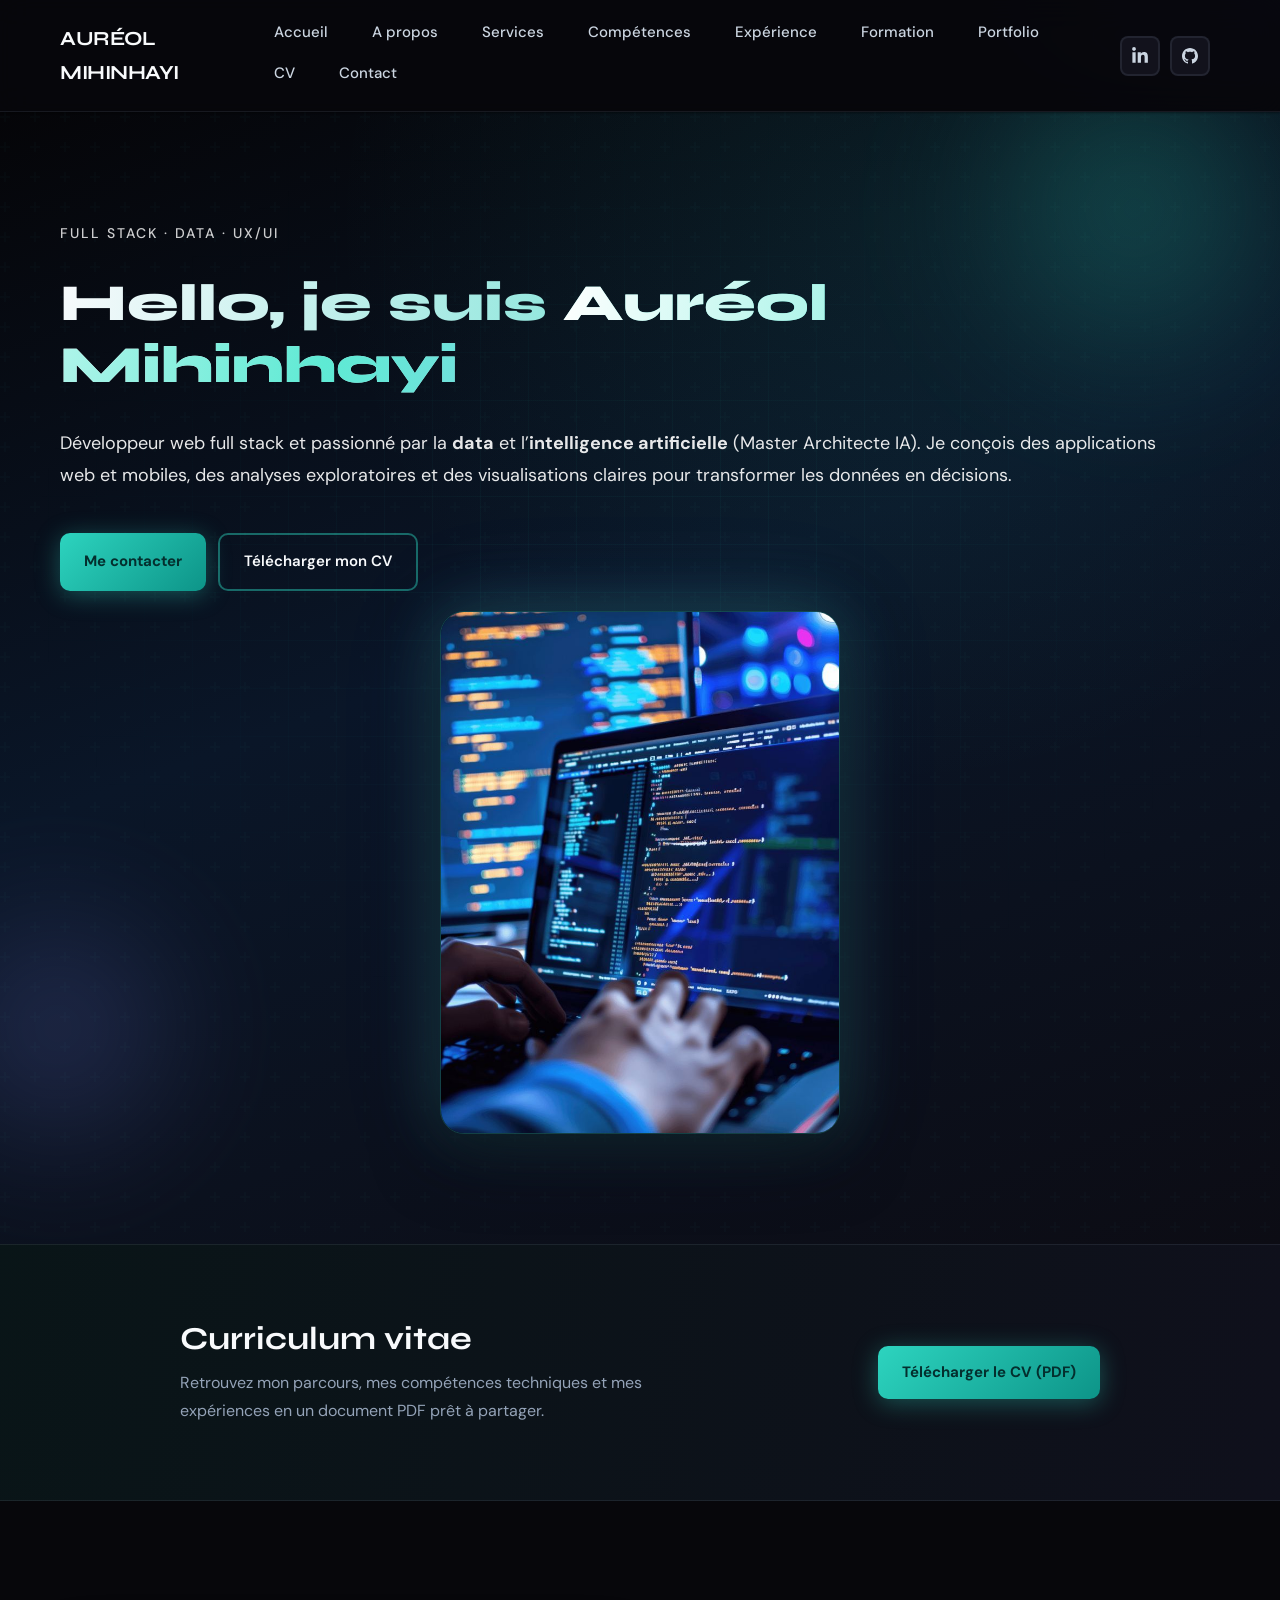
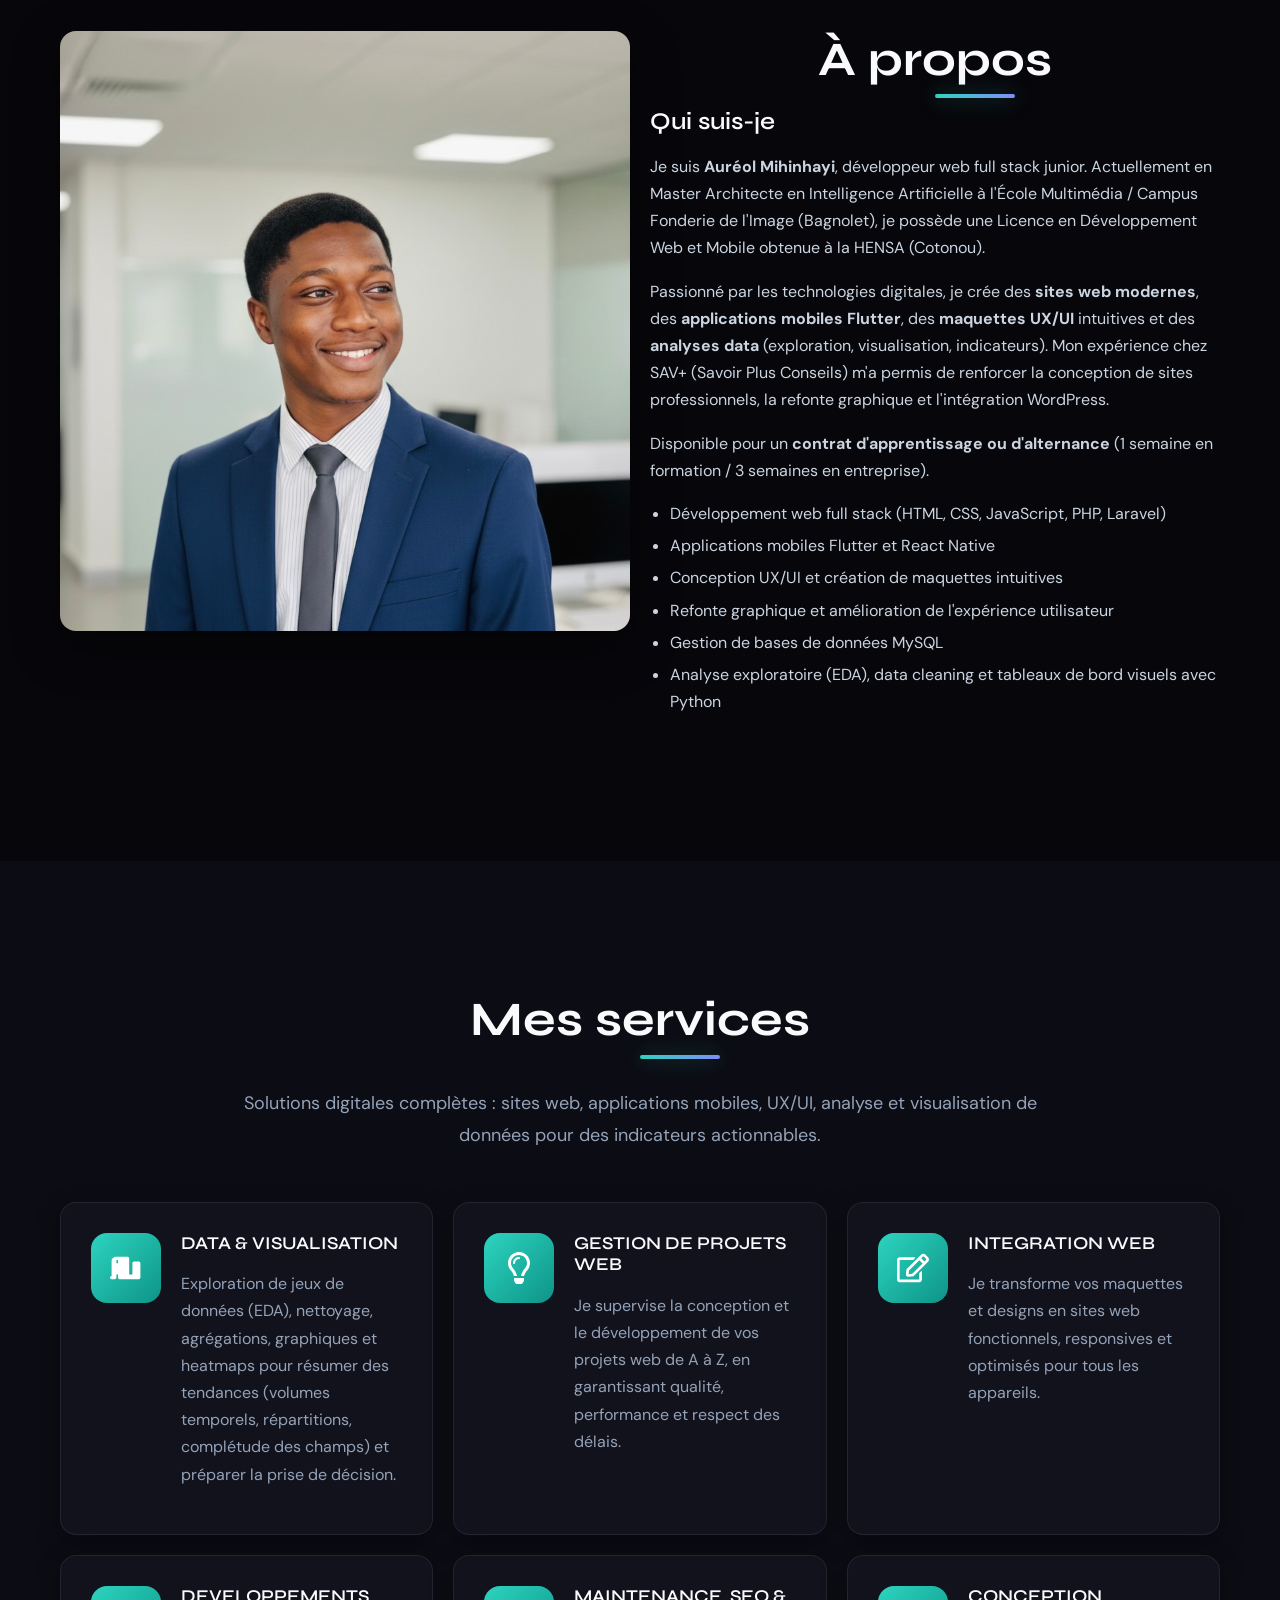
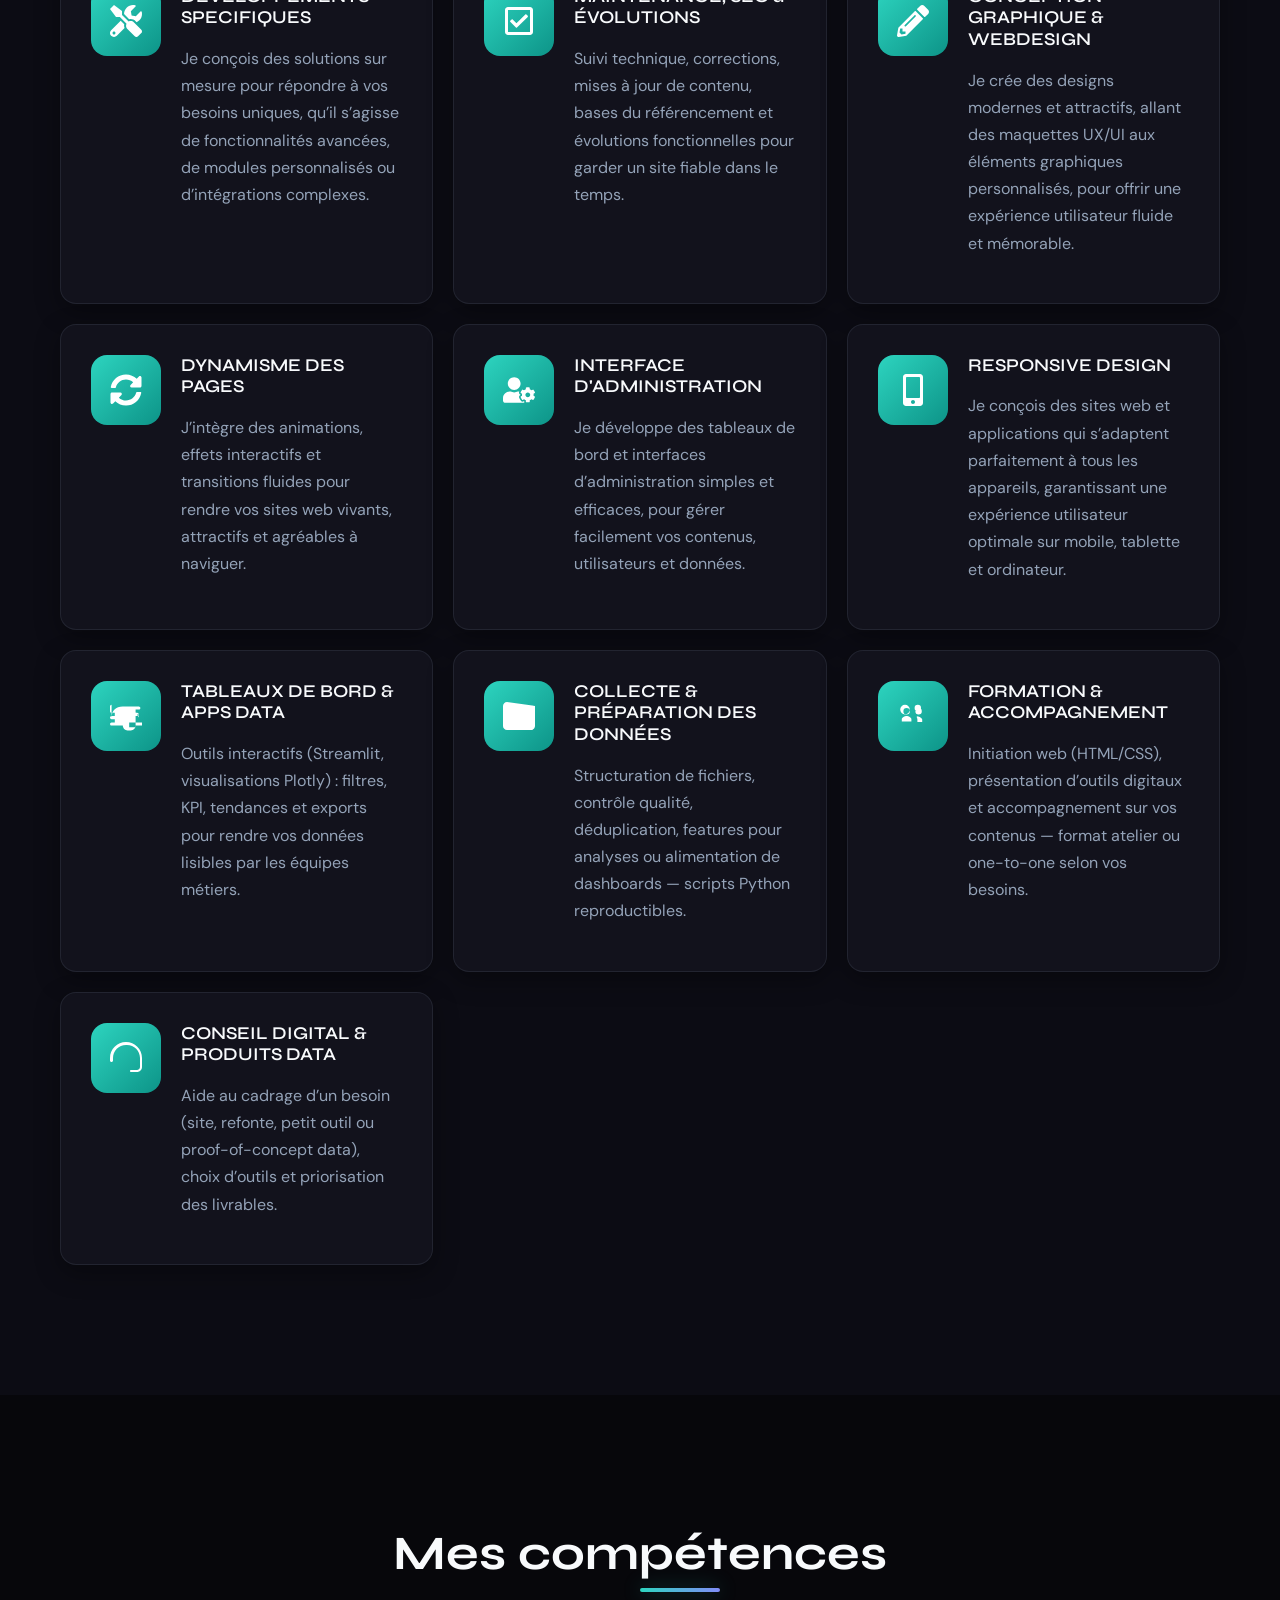
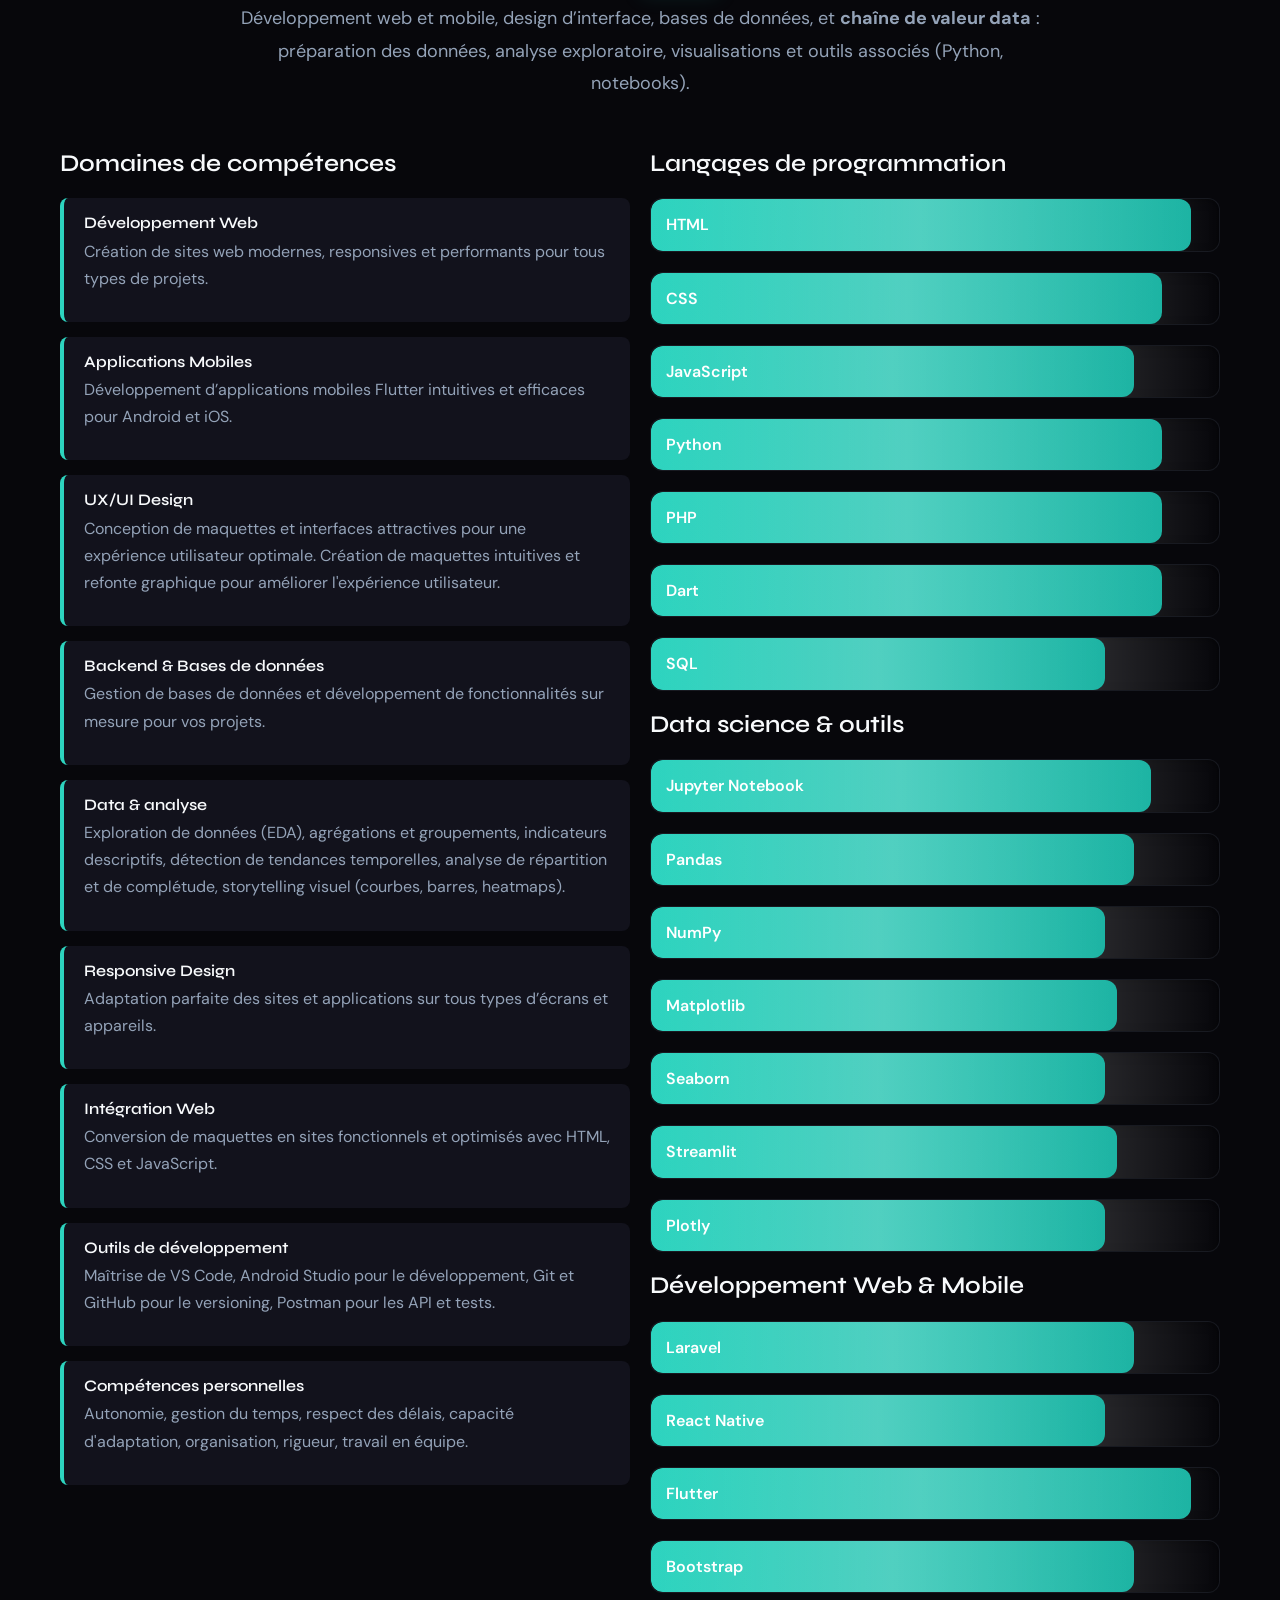
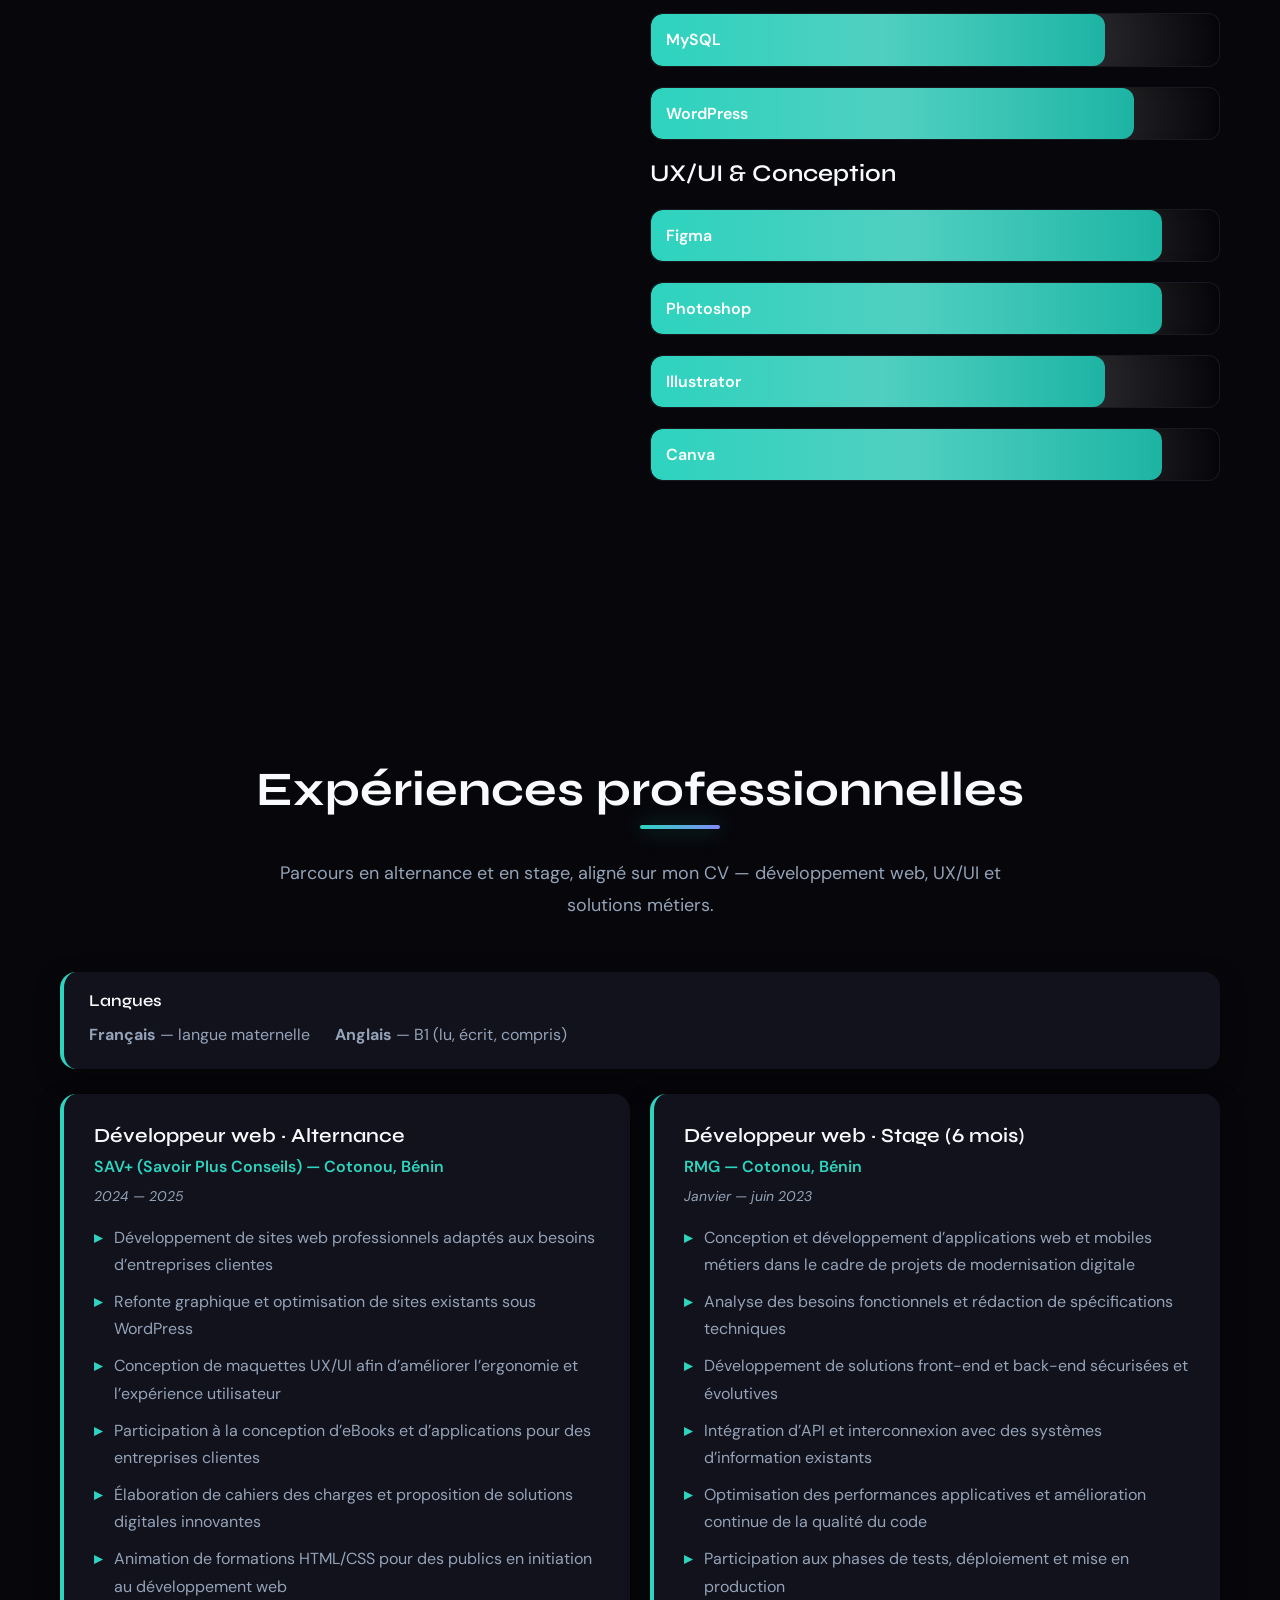
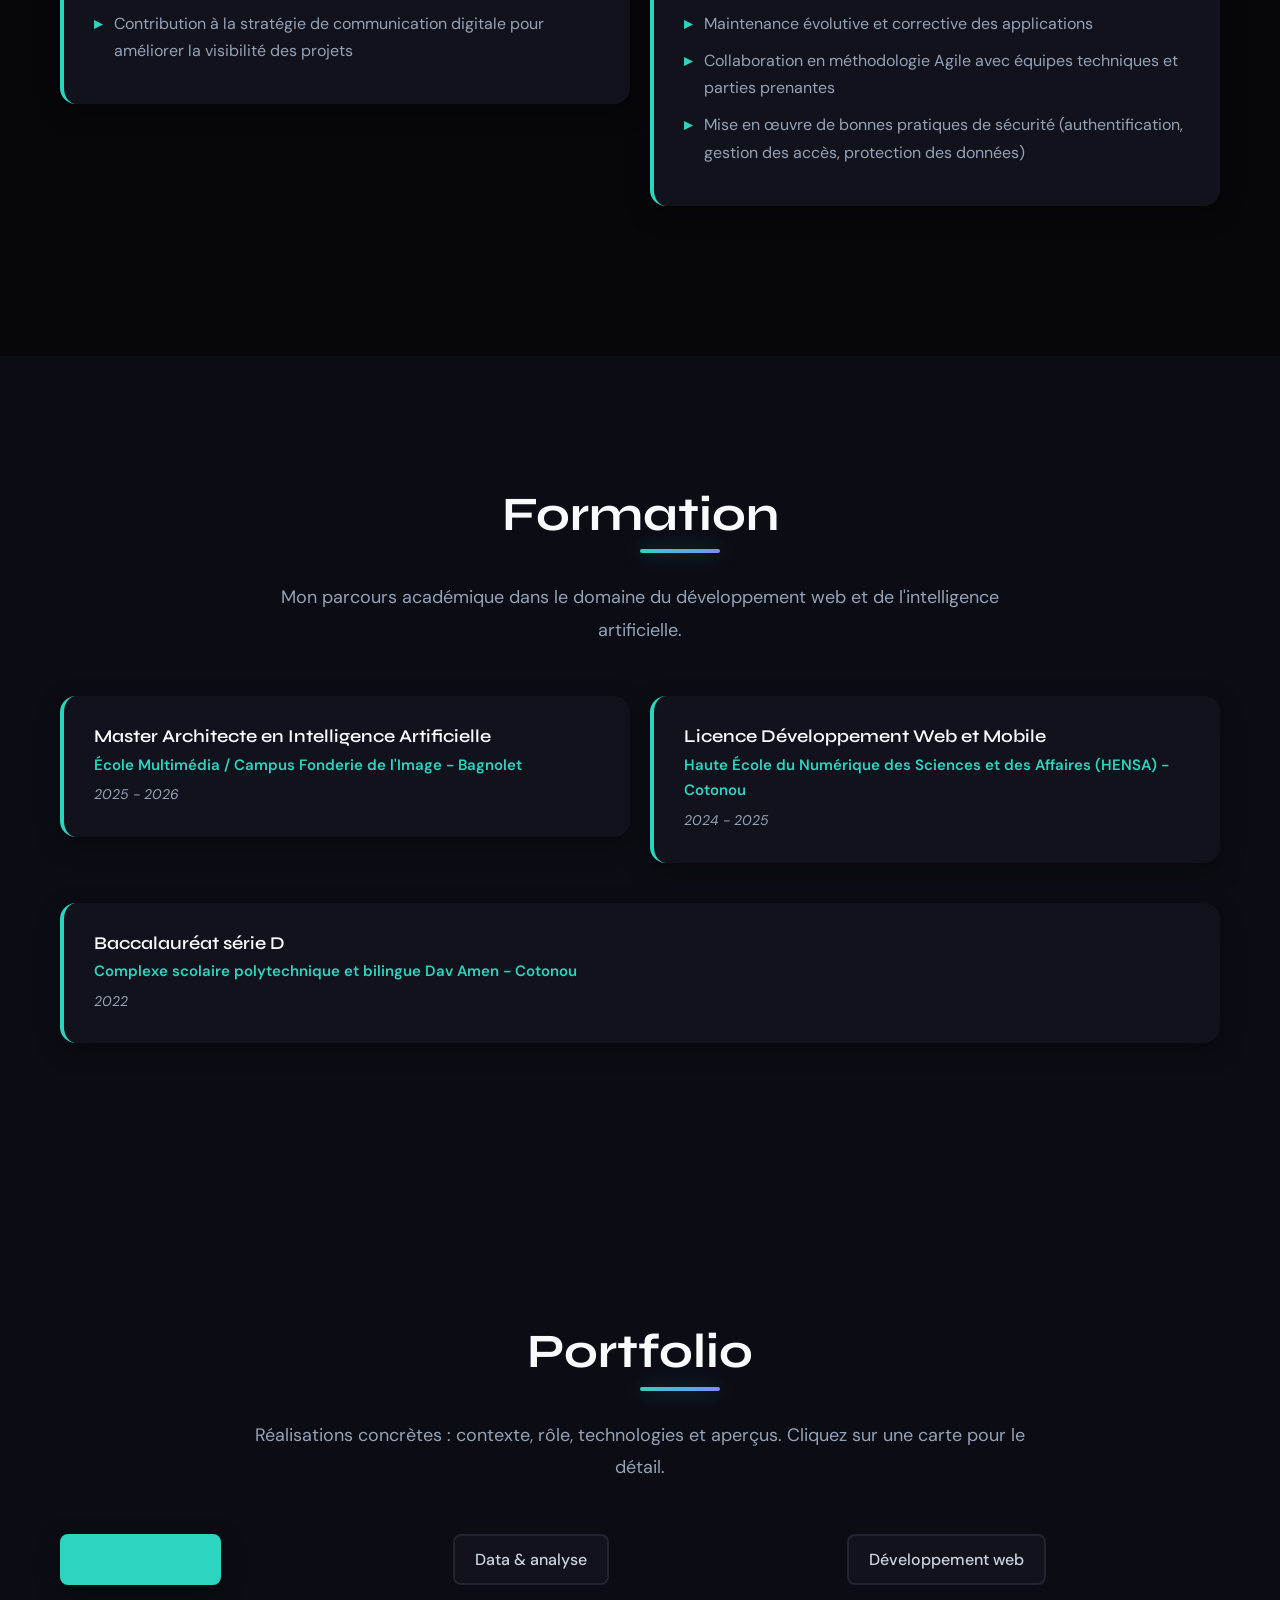
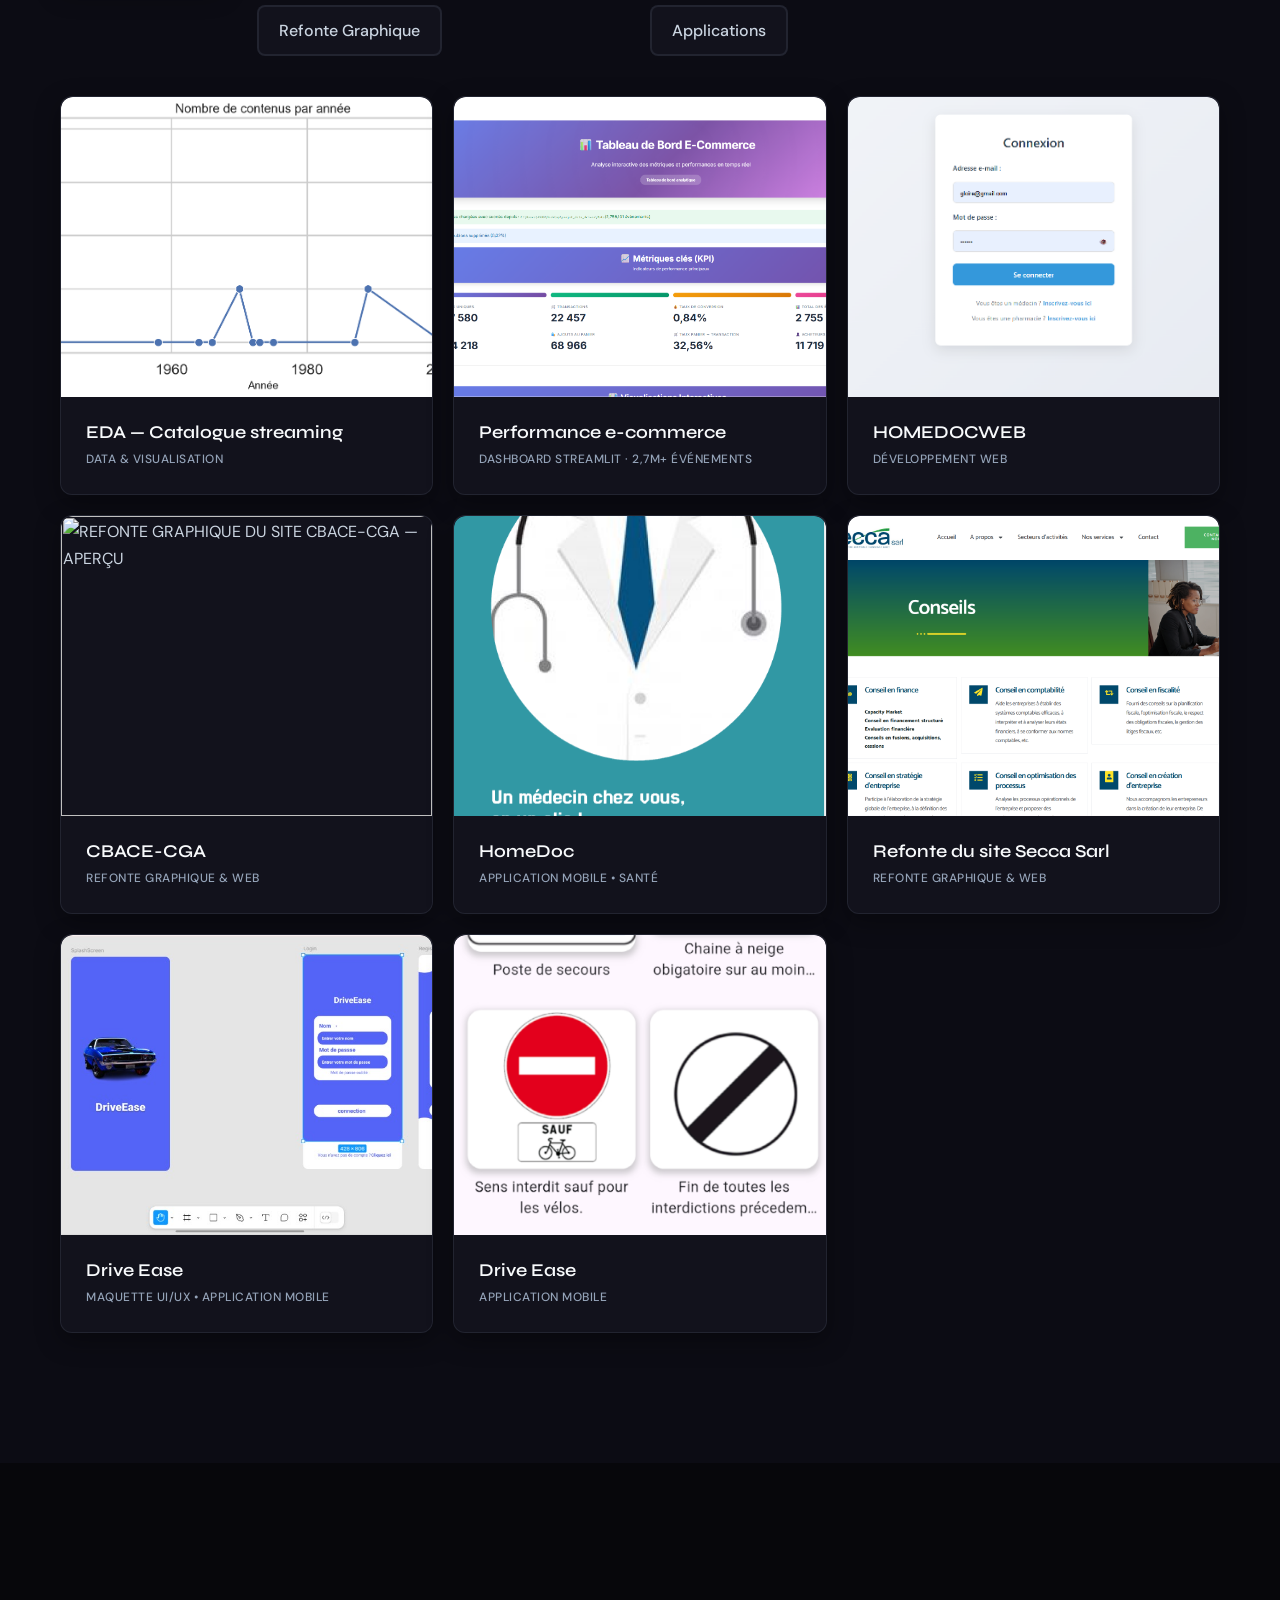
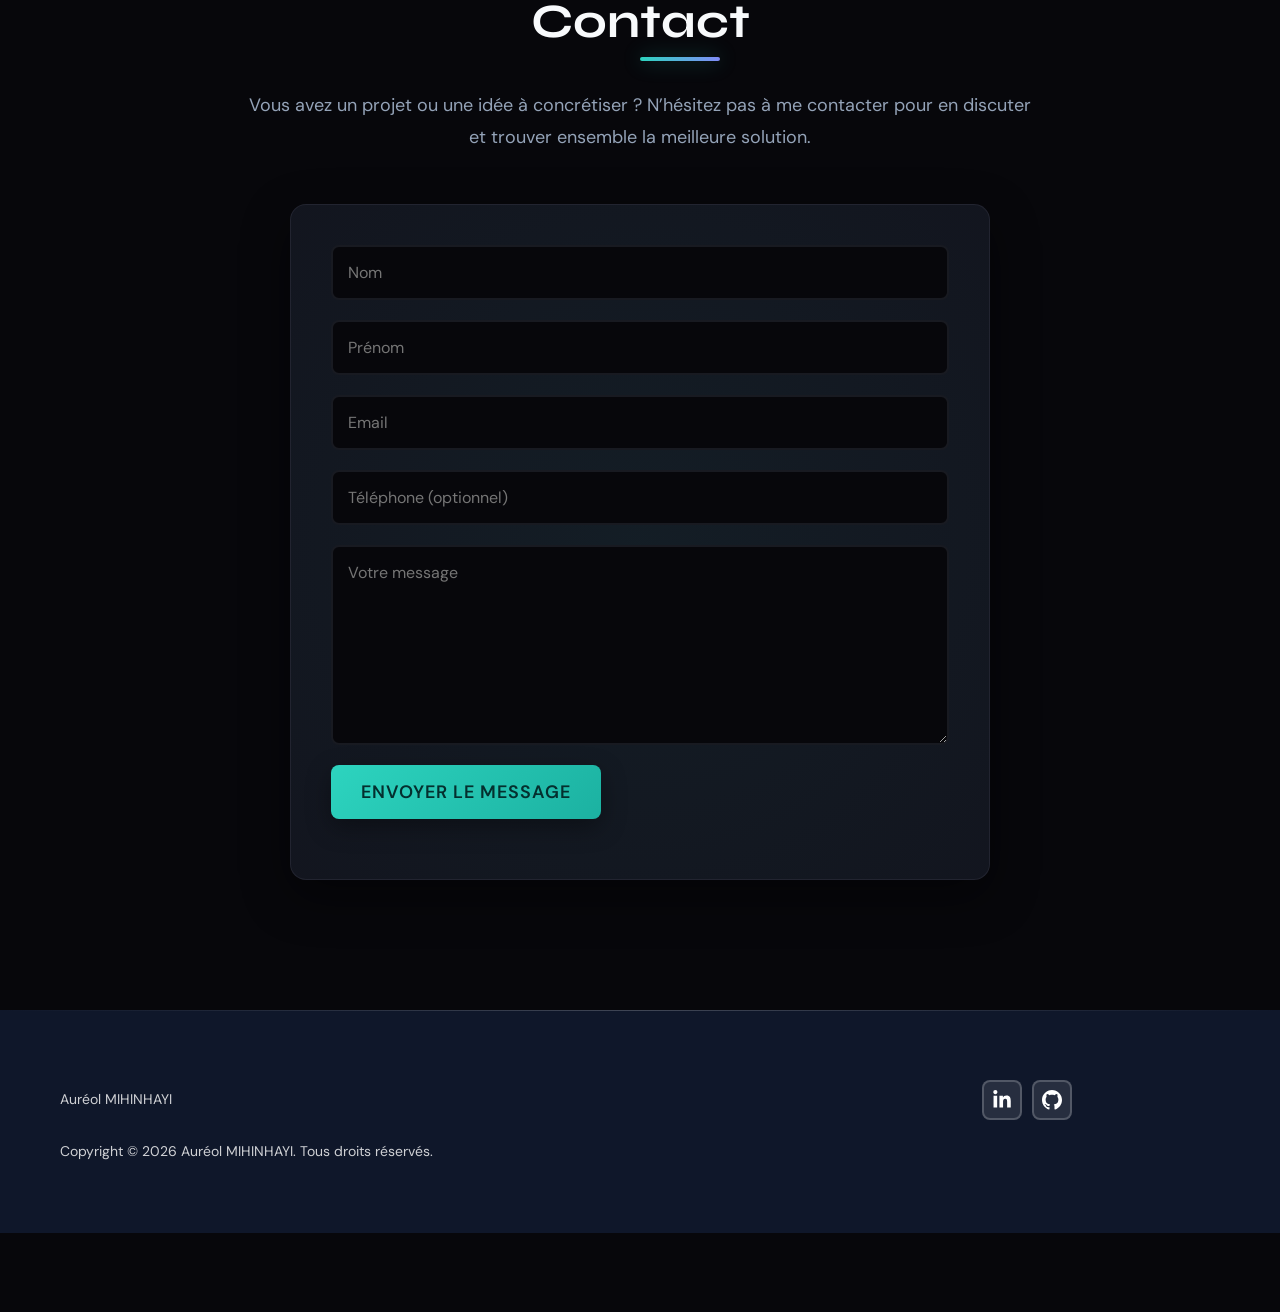
==== commit e9a71642: "Portfolio: expériences CV, langues, services, modales, assets portrait et CBACE Co-authored-by: Curs" ====
--- a/index.html
+++ b/index.html
@@ -116,8 +116,8 @@
     <div class="container">
       <div class="grid">
         <div class="grid__item animate-on-scroll fade-in-left">
-          <img src="./img/aureol.JPG" width="560" height="453" loading="lazy"
-            alt="Auréol Mihinhayi - Développeur web & mobile freelance">
+          <img src="./img/aureol-portrait.jpg" width="560" height="453" loading="lazy"
+            alt="Auréol Mihinhayi - Développeur web, mobile et data">
         </div>
         <div class="grid__item animate-on-scroll fade-in-right">
           <h2 class="section-title">À propos</h2>
@@ -153,8 +153,7 @@
           Solutions digitales complètes : sites web, applications mobiles, UX/UI, analyse et visualisation de données pour des indicateurs actionnables.
         </p>
       </div>
-      <div class="grid">
-        <div class="grid__item animate-on-scroll fade-in-up">
+      <div class="services-grid">
           <div class="service">
             <div class="service__icon">
               <svg aria-hidden="true" focusable="false" role="img" xmlns="http://www.w3.org/2000/svg" viewBox="0 0 640 512">
@@ -237,15 +236,13 @@
               </svg>
             </div>
             <div class="service__content">
-              <h3>RÉFÉRENCEMENT NATUREL</h3>
+              <h3>MAINTENANCE, SEO &amp; ÉVOLUTIONS</h3>
               <p>
-                J’assure le suivi et la maintenance de vos sites et applications pour garantir performance, sécurité et évolutivité dans le temps.
+                Suivi technique, corrections, mises à jour de contenu, bases du référencement et évolutions fonctionnelles pour garder un site fiable dans le temps.
               </p>
               
             </div>
           </div>
-        </div>
-        <div class="grid__item">
           <div class="service">
             <div class="service__icon">
               <svg aria-hidden="true" focusable="false" data-prefix="fas" data-icon="pencil-alt"
@@ -319,7 +316,54 @@
               </p>
             </div>
           </div>
-        </div>
+
+          <div class="service">
+            <div class="service__icon">
+              <svg aria-hidden="true" focusable="false" role="img" xmlns="http://www.w3.org/2000/svg" viewBox="0 0 640 512"><path fill="currentColor" d="M32 32C14.3 32 0 46.3 0 64v96c0 17.7 14.3 32 32 32H96v64H32c-17.7 0-32 14.3-32 32s14.3 32 32 32H96v64H32c-17.7 0-32 14.3-32 32s14.3 32 32 32H256c0 53 43 96 96 96h64c53 0 96-43 96-96h128c17.7 0 32-14.3 32-32s-14.3-32-32-32H512V256h32c17.7 0 32-14.3 32-32s-14.3-32-32-32H512V128h64c17.7 0 32-14.3 32-32s-14.3-32-32-32H256C114.6 64 32 146.6 32 288v32zm448 96v64H512V224h64v64zM512 480H384V384h128v96z"/></svg>
+            </div>
+            <div class="service__content">
+              <h3>TABLEAUX DE BORD &amp; APPS DATA</h3>
+              <p>
+                Outils interactifs (Streamlit, visualisations Plotly) : filtres, KPI, tendances et exports pour rendre vos données lisibles par les équipes métiers.
+              </p>
+            </div>
+          </div>
+
+          <div class="service">
+            <div class="service__icon">
+              <svg aria-hidden="true" focusable="false" role="img" xmlns="http://www.w3.org/2000/svg" viewBox="0 0 512 512"><path fill="currentColor" d="M64 32C28.7 32 0 60.7 0 96V416c0 35.3 28.7 64 64 64H448c35.3 0 64-28.7 64-64V96c0-35.3-28.7-64-64H64zM96 96H416V416H96V96zM224 128v64h64V128H224zm0 96v64h64V224H224zm64 96v64h64V320H288z"/></svg>
+            </div>
+            <div class="service__content">
+              <h3>COLLECTE &amp; PRÉPARATION DES DONNÉES</h3>
+              <p>
+                Structuration de fichiers, contrôle qualité, déduplication, features pour analyses ou alimentation de dashboards — scripts Python reproductibles.
+              </p>
+            </div>
+          </div>
+
+          <div class="service">
+            <div class="service__icon">
+              <svg aria-hidden="true" focusable="false" role="img" xmlns="http://www.w3.org/2000/svg" viewBox="0 0 640 512"><path fill="currentColor" d="M160 32a96 96 0 1 1 0 192 96 96 0 1 1 0-192zm32 224c-35.3 0-96 28.7-96 64v48h192v-48c0-35.3-60.7-64-96-64zm240 0c-15.1 0-29.1 4.8-40.4 12.9c10.4 17.2 16.4 37.5 16.4 59.1v48h96v-48c0-35.3-60.7-64-96-64zm-240-32a64 64 0 1 0 0-128 64 64 0 1 0 0 128zm240 0a64 64 0 1 0 0-128 64 64 0 1 0 0 128zM480 96a64 64 0 1 0 -128 0 64 64 0 1 0 128 0z"/></svg>
+            </div>
+            <div class="service__content">
+              <h3>FORMATION &amp; ACCOMPAGNEMENT</h3>
+              <p>
+                Initiation web (HTML/CSS), présentation d’outils digitaux et accompagnement sur vos contenus — format atelier ou one-to-one selon vos besoins.
+              </p>
+            </div>
+          </div>
+
+          <div class="service">
+            <div class="service__icon">
+              <svg aria-hidden="true" focusable="false" role="img" xmlns="http://www.w3.org/2000/svg" viewBox="0 0 512 512"><path fill="currentColor" d="M256 48C141.1 48 48 141.1 48 256v40c0 13.3-10.7 24-24 24S0 309.3 0 296V256C0 114.6 114.6 0 256 0S512 114.6 512 256v144c0 44.2-35.8 80-80 80H336c-8.8 0-16-7.2-16-16s7.2-16 16-16h96c26.5 0 48-21.5 48-48V256c0-114.9-93.1-208-208-208z"/></svg>
+            </div>
+            <div class="service__content">
+              <h3>CONSEIL DIGITAL &amp; PRODUITS DATA</h3>
+              <p>
+                Aide au cadrage d’un besoin (site, refonte, petit outil ou proof-of-concept data), choix d’outils et priorisation des livrables.
+              </p>
+            </div>
+          </div>
       </div>
     </div>
 
@@ -456,33 +500,58 @@
           <div class="progressbar">
             <div class="bar" data-width="90">Canva</div>
           </div>
-          </div>
-        
+        </div>
+      </div>
+    </div>
   </section>
   
   <section id="experience" class="experience">
     <div class="container">
       <div class="section-header">
-        <h2 class="section-title">Expérience professionnelle</h2>
+        <h2 class="section-title">Expériences professionnelles</h2>
         <p>
-          Découvrez mon parcours professionnel et mes réalisations dans le domaine du développement web et mobile.
+          Parcours en alternance et en stage, aligné sur mon CV — développement web, UX/UI et solutions métiers.
         </p>
-        </div>
+      </div>
+      <div class="experience-item experience-item--languages">
+        <h3>Langues</h3>
+        <ul class="list-unstyled experience-lang-list">
+          <li><strong>Français</strong> — langue maternelle</li>
+          <li><strong>Anglais</strong> — B1 (lu, écrit, compris)</li>
+        </ul>
+      </div>
       <div class="grid">
         <div class="grid__item">
           <div class="experience-item">
-            <h3>Développeur Web</h3>
-            <p class="company">SAV+ (Savoir Plus Conseils) - Cotonou</p>
-            <p class="period">2024 - 2025</p>
+            <h3>Développeur web · Alternance</h3>
+            <p class="company">SAV+ (Savoir Plus Conseils) — Cotonou, Bénin</p>
+            <p class="period">2024 — 2025</p>
             <ul>
-              <li>Conception et développement de sites web professionnels</li>
-              <li>Refonte graphique et optimisation de sites WordPress existants</li>
-              <li>Conception de maquettes UX/UI pour applications et sites web</li>
-              <li>Participation à la conception d'eBooks et d'applications</li>
-              <li>Rédaction de cahiers des charges techniques</li>
-              <li>Proposition de solutions digitales innovantes</li>
-              <li>Formation en HTML/CSS</li>
-              <li>Contribution à la stratégie de communication digitale</li>
+              <li>Développement de sites web professionnels adaptés aux besoins d’entreprises clientes</li>
+              <li>Refonte graphique et optimisation de sites existants sous WordPress</li>
+              <li>Conception de maquettes UX/UI afin d’améliorer l’ergonomie et l’expérience utilisateur</li>
+              <li>Participation à la conception d’eBooks et d’applications pour des entreprises clientes</li>
+              <li>Élaboration de cahiers des charges et proposition de solutions digitales innovantes</li>
+              <li>Animation de formations HTML/CSS pour des publics en initiation au développement web</li>
+              <li>Contribution à la stratégie de communication digitale pour améliorer la visibilité des projets</li>
+            </ul>
+          </div>
+        </div>
+        <div class="grid__item">
+          <div class="experience-item">
+            <h3>Développeur web · Stage (6 mois)</h3>
+            <p class="company">RMG — Cotonou, Bénin</p>
+            <p class="period">Janvier — juin 2023</p>
+            <ul>
+              <li>Conception et développement d’applications web et mobiles métiers dans le cadre de projets de modernisation digitale</li>
+              <li>Analyse des besoins fonctionnels et rédaction de spécifications techniques</li>
+              <li>Développement de solutions front-end et back-end sécurisées et évolutives</li>
+              <li>Intégration d’API et interconnexion avec des systèmes d’information existants</li>
+              <li>Optimisation des performances applicatives et amélioration continue de la qualité du code</li>
+              <li>Participation aux phases de tests, déploiement et mise en production</li>
+              <li>Maintenance évolutive et corrective des applications</li>
+              <li>Collaboration en méthodologie Agile avec équipes techniques et parties prenantes</li>
+              <li>Mise en œuvre de bonnes pratiques de sécurité (authentification, gestion des accès, protection des données)</li>
             </ul>
           </div>
         </div>
@@ -529,8 +598,8 @@
       <div class="section-header">
         <h2 class="section-title">Portfolio</h2>
 <p>
-  Projets web, mobile, design et <strong>analyses data</strong> : aperçu de mes réalisations et expérimentations.
-</p>
+          Réalisations concrètes : contexte, rôle, technologies et aperçus. Cliquez sur une carte pour le détail.
+        </p>
 
       </div>
       <ul class="grid portfolio-filters list-unstyled">
@@ -665,157 +734,6 @@
           </div>
         </div>
         <div class="grid__item animate-on-scroll fade-in-up">
-          <div class="card card--report" data-category="data">
-            <div class="report-cover" aria-hidden="true">
-              <svg xmlns="http://www.w3.org/2000/svg" fill="none" viewBox="0 0 24 24" stroke="currentColor" stroke-width="1.5" aria-hidden="true"><path stroke-linecap="round" stroke-linejoin="round" d="M19.5 14.25v-2.625a3.375 3.375 0 00-3.375-3.375h-1.5A1.125 1.125 0 0113.5 7.125v-1.5a3.375 3.375 0 00-3.375-3.375H8.25m0 12.75h7.5m-7.5 3H12M10.5 2.25H5.625c-.621 0-1.125.504-1.125 1.125v17.25c0 .621.504 1.125 1.125 1.125h12.75c.621 0 1.125-.504 1.125-1.125V11.25a9 9 0 00-9-9z"/></svg>
-              <span>Rapport PDF</span>
-            </div>
-            <div class="card__inner">
-              <h3 class="card__title">DPIA — Programmation data</h3>
-              <p class="category">Python · Bloc 1</p>
-            </div>
-            <div class="card__overlay">
-              <a href="#" class="card__link" data-id="modal-dpia-bloc1">+</a>
-            </div>
-          </div>
-          <div class="modal" id="modal-dpia-bloc1">
-            <button type="button" class="modal__close" aria-label="Fermer">&times;</button>
-            <div class="modal__content">
-              <div class="container">
-                <h4 class="modal__title h2">DPIA 2025 — Bloc 1 : Programmation data avec Python</h4>
-                <p><i>Année : 2025 · École Multimédia</i></p>
-                <p class="category">Programmation · Manipulation de données · Python</p>
-                <p>
-                  Travail de bloc sur les fondamentaux de la <strong>programmation orientée data</strong> en Python : structures de données, traitement de fichiers, logique algorithmique appliquée à des jeux de données, dans le cadre du diplôme (DPIA).
-                </p>
-                <h5 class="h3">Compétences &amp; notions</h5>
-                <ul>
-                  <li>Python pour la data (syntaxe, modules, scripts reproductibles)</li>
-                  <li>Préparation et transformation de données en vue d’analyses</li>
-                  <li>Bonnes pratiques de code et structuration d’un notebook ou projet</li>
-                </ul>
-                <h5 class="h3">Livrable</h5>
-                <p>Rapport PDF complet du bloc 1 — téléchargeable ci-dessous.</p>
-                <div class="modal__actions">
-                  <a class="btn btn--primary" href="./assets/dpia-2025-bloc1-programmation-python.pdf" download>Télécharger le PDF</a>
-                  <a class="btn btn--ghost" href="./assets/dpia-2025-bloc1-programmation-python.pdf" target="_blank" rel="noopener noreferrer">Ouvrir dans un nouvel onglet</a>
-                </div>
-              </div>
-            </div>
-          </div>
-        </div>
-        <div class="grid__item animate-on-scroll fade-in-up">
-          <div class="card card--report" data-category="data">
-            <div class="report-cover" aria-hidden="true">
-              <svg xmlns="http://www.w3.org/2000/svg" fill="none" viewBox="0 0 24 24" stroke="currentColor" stroke-width="1.5" aria-hidden="true"><path stroke-linecap="round" stroke-linejoin="round" d="M19.5 14.25v-2.625a3.375 3.375 0 00-3.375-3.375h-1.5A1.125 1.125 0 0113.5 7.125v-1.5a3.375 3.375 0 00-3.375-3.375H8.25m0 12.75h7.5m-7.5 3H12M10.5 2.25H5.625c-.621 0-1.125.504-1.125 1.125v17.25c0 .621.504 1.125 1.125 1.125h12.75c.621 0 1.125-.504 1.125-1.125V11.25a9 9 0 00-9-9z"/></svg>
-              <span>Rapport PDF</span>
-            </div>
-            <div class="card__inner">
-              <h3 class="card__title">DPIA — Collecte &amp; stockage</h3>
-              <p class="category">Python · Bloc 2</p>
-            </div>
-            <div class="card__overlay">
-              <a href="#" class="card__link" data-id="modal-dpia-bloc2">+</a>
-            </div>
-          </div>
-          <div class="modal" id="modal-dpia-bloc2">
-            <button type="button" class="modal__close" aria-label="Fermer">&times;</button>
-            <div class="modal__content">
-              <div class="container">
-                <h4 class="modal__title h2">DPIA 2025 — Bloc 2 : Collecte et stockage de données avec Python</h4>
-                <p><i>Année : 2025 · École Multimédia</i></p>
-                <p class="category">Collecte · Pipelines · Stockage · Python</p>
-                <p>
-                  Bloc centré sur la <strong>collecte</strong> de données (sources, formats, contraintes) et leur <strong>mise en stockage</strong> exploitable : chaîne de traitement, persistance et organisation des données pour des usages analytiques ou applicatifs.
-                </p>
-                <h5 class="h3">Compétences &amp; notions</h5>
-                <ul>
-                  <li>Enjeux de collecte et qualité à la source</li>
-                  <li>Modélisation légère et stockage (fichiers, bases ou schémas selon le cours)</li>
-                  <li>Automatisation avec Python pour des flux reproductibles</li>
-                </ul>
-                <h5 class="h3">Livrable</h5>
-                <p>Rapport PDF complet du bloc 2 — téléchargeable ci-dessous.</p>
-                <div class="modal__actions">
-                  <a class="btn btn--primary" href="./assets/dpia-2025-bloc2-collecte-stockage-python.pdf" download>Télécharger le PDF</a>
-                  <a class="btn btn--ghost" href="./assets/dpia-2025-bloc2-collecte-stockage-python.pdf" target="_blank" rel="noopener noreferrer">Ouvrir dans un nouvel onglet</a>
-                </div>
-              </div>
-            </div>
-          </div>
-        </div>
-        <div class="grid__item animate-on-scroll fade-in-up">
-          <div class="card card--report" data-category="data">
-            <div class="report-cover" aria-hidden="true">
-              <svg xmlns="http://www.w3.org/2000/svg" fill="none" viewBox="0 0 24 24" stroke="currentColor" stroke-width="1.5" aria-hidden="true"><path stroke-linecap="round" stroke-linejoin="round" d="M3 13.125C3 12.504 3.504 12 4.125 12h2.25c.621 0 1.125.504 1.125 1.125v6.75C7.5 20.496 6.996 21 6.375 21h-2.25A1.125 1.125 0 013 19.875v-6.75zM9.75 8.625c0-.621.504-1.125 1.125-1.125h2.25c.621 0 1.125.504 1.125 1.125v11.25c0 .621-.504 1.125-1.125 1.125h-2.25a1.125 1.125 0 01-1.125-1.125V8.625zM16.5 4.125c0-.621.504-1.125 1.125-1.125h2.25C20.496 3 21 3.504 21 4.125v15.75c0 .621-.504 1.125-1.125 1.125h-2.25a1.125 1.125 0 01-1.125-1.125V4.125z"/></svg>
-              <span>Data viz &amp; Mining</span>
-            </div>
-            <div class="card__inner">
-              <h3 class="card__title">Data viz &amp; Data Mining</h3>
-              <p class="category">Mastère 1 · École Multimédia</p>
-            </div>
-            <div class="card__overlay">
-              <a href="#" class="card__link" data-id="modal-mastere-dataviz">+</a>
-            </div>
-          </div>
-          <div class="modal" id="modal-mastere-dataviz">
-            <button type="button" class="modal__close" aria-label="Fermer">&times;</button>
-            <div class="modal__content">
-              <div class="container">
-                <h4 class="modal__title h2">Data visualisation &amp; Data Mining — Mastère 1</h4>
-                <p><i>L’École Multimédia</i></p>
-                <p class="category">Visualisation · Fouille de données · Mastère 1</p>
-                <p>
-                  Synthèse et travaux sur la <strong>visualisation</strong> de l’information et les méthodes de <strong>data mining</strong> : représenter des patterns, explorer des volumétries, et extraire de la valeur à partir de données structurées ou semi-structurées.
-                </p>
-                <h5 class="h3">Compétences &amp; notions</h5>
-                <ul>
-                  <li>Choix de visualisations selon la question métier ou analytique</li>
-                  <li>Principes de fouille de données et interprétation des résultats</li>
-                  <li>Lien entre exploration visuelle et modèles / indicateurs</li>
-                </ul>
-                <h5 class="h3">Livrable</h5>
-                <p>Document PDF du module — téléchargeable ci-dessous.</p>
-                <div class="modal__actions">
-                  <a class="btn btn--primary" href="./assets/mastere1-dataviz-data-mining-ecole-multimedia.pdf" download>Télécharger le PDF</a>
-                  <a class="btn btn--ghost" href="./assets/mastere1-dataviz-data-mining-ecole-multimedia.pdf" target="_blank" rel="noopener noreferrer">Ouvrir dans un nouvel onglet</a>
-                </div>
-              </div>
-            </div>
-          </div>
-        </div>
-        <div class="grid__item animate-on-scroll fade-in-up">
-          <div class="card card--report" data-category="data">
-            <div class="report-cover" aria-hidden="true">
-              <svg xmlns="http://www.w3.org/2000/svg" fill="none" viewBox="0 0 24 24" stroke="currentColor" stroke-width="1.5" aria-hidden="true"><path stroke-linecap="round" stroke-linejoin="round" d="M7.5 3.75H6A2.25 2.25 0 003.75 6v1.5M16.5 3.75H18A2.25 2.25 0 0120.25 6v1.5m0 9V18A2.25 2.25 0 0118 20.25h-1.5m-9 0H6A2.25 2.25 0 013.75 18v-1.5M15 12a3 3 0 11-6 0 3 3 0 016 0z"/></svg>
-              <span>Présentation</span>
-            </div>
-            <div class="card__inner">
-              <h3 class="card__title">Présentation — Projet data</h3>
-              <p class="category">PDF · Soutenance / pitch</p>
-            </div>
-            <div class="card__overlay">
-              <a href="#" class="card__link" data-id="modal-presentation-1">+</a>
-            </div>
-          </div>
-          <div class="modal" id="modal-presentation-1">
-            <button type="button" class="modal__close" aria-label="Fermer">&times;</button>
-            <div class="modal__content">
-              <div class="container">
-                <h4 class="modal__title h2">Présentation (PDF)</h4>
-                <p class="category">Support de présentation associé à un projet d’analyse data</p>
-                <p>
-                  Diaporama ou document de présentation pour exposer la démarche, les résultats et les recommandations (format PDF).
-                </p>
-                <div class="modal__actions">
-                  <a class="btn btn--primary" href="./assets/presentation-1.pdf" download>Télécharger le PDF</a>
-                  <a class="btn btn--ghost" href="./assets/presentation-1.pdf" target="_blank" rel="noopener noreferrer">Ouvrir dans un nouvel onglet</a>
-                </div>
-              </div>
-            </div>
-          </div>
-        </div>
-        <div class="grid__item animate-on-scroll fade-in-up">
           <div class="card" data-category="web">
             <img src="./img/homedocweb1.png" loading="lazy" width="365" height="243"
               alt="projet de la ville" class="card__image portfolio-image">
@@ -828,7 +746,7 @@
             </div>
           </div>
           <div class="modal" id="modal-1">
-            <button class="modal__close">&times;</button>
+            <button type="button" class="modal__close" aria-label="Fermer">&times;</button>
 
             <div class="modal__content">
 
@@ -900,11 +818,11 @@
   <!-- Carte projet -->
   <div class="card" data-category="design">
     <img
-      src="./img/CBACE-CGA _ Gestion d'entreprise et finance à Cotonou-Bénin - Google Chrome 25_09_2025 23_13_12.png"
+      src="./img/cbace-1.svg"
       loading="lazy"
       width="365"
       height="243"
-      alt="Refonte graphique du site CBACE-CGA"
+      alt="Refonte graphique du site CBACE-CGA — aperçu"
       class="card__image portfolio-image"
     />
 
@@ -920,40 +838,17 @@
 
   <!-- Modal -->
   <div class="modal" id="modal-cbace">
-    <button class="modal__close">&times;</button>
+    <button type="button" class="modal__close" aria-label="Fermer">&times;</button>
 
     <div class="modal__content">
       <div class="container">
         <div class="grid">
           <!-- Captures du site -->
           <div class="grid__item">
-            <img
-              src="./img/CBACE-CGA _ Gestion d'entreprise et finance à Cotonou-Bénin - Google Chrome 25_09_2025 23_13_12.png"
-              loading="lazy"
-              class="card__image"
-              alt="Page d'accueil du site CBACE-CGA"
-            />
-
-            <img
-              src="./img/CBACE-CGA _ Gestion d'entreprise et finance à Cotonou-Bénin - Google Chrome 25_09_2025 23_14_36.png"
-              loading="lazy"
-              class="card__image"
-              alt="Page services du site CBACE-CGA"
-            />
-
-            <img
-              src="./img/CBACE-CGA _ Gestion d'entreprise et finance à Cotonou-Bénin - Google Chrome 25_09_2025 23_16_56.png"
-              loading="lazy"
-              class="card__image"
-              alt="Page contact du site CBACE-CGA"
-            />
-            
-            <img
-              src="./img/CBACE-CGA _ Gestion d'entreprise et finance à Cotonou-Bénin - Google Chrome 25_09_2025 23_17_27.png"
-              loading="lazy"
-              class="card__image"
-              alt="Page supplémentaire du site CBACE-CGA"
-            />
+            <img src="./img/cbace-1.svg" loading="lazy" width="800" height="500" class="card__image" alt="CBACE-CGA — page d'accueil (aperçu)" />
+            <img src="./img/cbace-2.svg" loading="lazy" width="800" height="500" class="card__image" alt="CBACE-CGA — services (aperçu)" />
+            <img src="./img/cbace-3.svg" loading="lazy" width="800" height="500" class="card__image" alt="CBACE-CGA — contact (aperçu)" />
+            <img src="./img/cbace-4.svg" loading="lazy" width="800" height="500" class="card__image" alt="CBACE-CGA — page intérieure (aperçu)" />
           </div>
 
           <!-- Description du projet -->
@@ -972,6 +867,9 @@
               Cotonou (Bénin).  
               Le projet visait à moderniser l’identité visuelle,
               clarifier les informations et améliorer la lisibilité du site.
+            </p>
+            <p class="category">
+              Aperçus ci-dessous : visuels de démonstration (SVG). Vous pouvez les remplacer dans le dossier <code>img/</code> par vos exports PNG (<code>cbace-1.png</code> …) en adaptant les chemins dans le code.
             </p>
 
             <h5 class="h3">Informations</h5>
@@ -1022,7 +920,7 @@
 
   <!-- Modal -->
   <div class="modal" id="modal-homedoc">
-    <button class="modal__close">&times;</button>
+    <button type="button" class="modal__close" aria-label="Fermer">&times;</button>
 
     <div class="modal__content">
       <div class="container">
@@ -1129,7 +1027,7 @@
 
   <!-- Modal -->
   <div class="modal" id="modal-secca">
-    <button class="modal__close">&times;</button>
+    <button type="button" class="modal__close" aria-label="Fermer">&times;</button>
 
     <div class="modal__content">
       <div class="container">
@@ -1223,7 +1121,7 @@
 
   <!-- Modal -->
   <div class="modal" id="modal-drive-ease">
-    <button class="modal__close">&times;</button>
+    <button type="button" class="modal__close" aria-label="Fermer">&times;</button>
 
     <div class="modal__content">
       <div class="container">
@@ -1319,7 +1217,7 @@
 
   <!-- Modal -->
   <div class="modal" id="modal-drive-ease-app">
-    <button class="modal__close">&times;</button>
+    <button type="button" class="modal__close" aria-label="Fermer">&times;</button>
 
     <div class="modal__content">
       <div class="container">
--- a/css/global.css
+++ b/css/global.css
@@ -1001,6 +1001,30 @@
   background: var(--background-light);
 }
 
+.services-grid {
+  display: grid;
+  grid-template-columns: 1fr;
+  gap: 2rem;
+}
+
+@media screen and (min-width: 700px) {
+  .services-grid {
+    grid-template-columns: repeat(2, minmax(0, 1fr));
+  }
+}
+
+@media screen and (min-width: 1050px) {
+  .services-grid {
+    grid-template-columns: repeat(3, minmax(0, 1fr));
+  }
+}
+
+.services .services-grid .service {
+  margin-bottom: 0;
+  height: 100%;
+  box-sizing: border-box;
+}
+
 .service {
   background: var(--surface-card);
   padding: 3rem;
@@ -1318,6 +1342,36 @@
   transform: translateX(5px);
 }
 
+.experience-item--languages {
+  margin-bottom: 2.5rem;
+  padding: 2rem 2.5rem;
+}
+
+.experience-item--languages h3 {
+  font-size: 1.65rem;
+  margin-bottom: 1rem;
+}
+
+.experience-lang-list {
+  display: flex;
+  flex-wrap: wrap;
+  gap: 0.75rem 2.5rem;
+}
+
+.experience-lang-list li {
+  padding-left: 0;
+  margin-bottom: 0;
+  color: var(--color-body-light);
+}
+
+.experience-lang-list li::before {
+  display: none;
+}
+
+.experience-lang-list li:hover {
+  transform: none;
+}
+
 /* Formation Section */
 .formation {
   background: var(--background-light);
@@ -1477,6 +1531,12 @@
   object-position: center;
   border-radius: 12px 12px 0 0;
   transition: all 0.5s ease;
+}
+
+.portfolio-image[src$=".svg"] {
+  object-fit: cover;
+  object-position: center top;
+  background: var(--surface-card);
 }
 
 /* Cartes « rapport PDF » (sans capture d’écran) */
@@ -1641,6 +1701,7 @@
   left: 0;
   opacity: 1;
   visibility: visible;
+  display: block;
 }
 
 .modal__content {
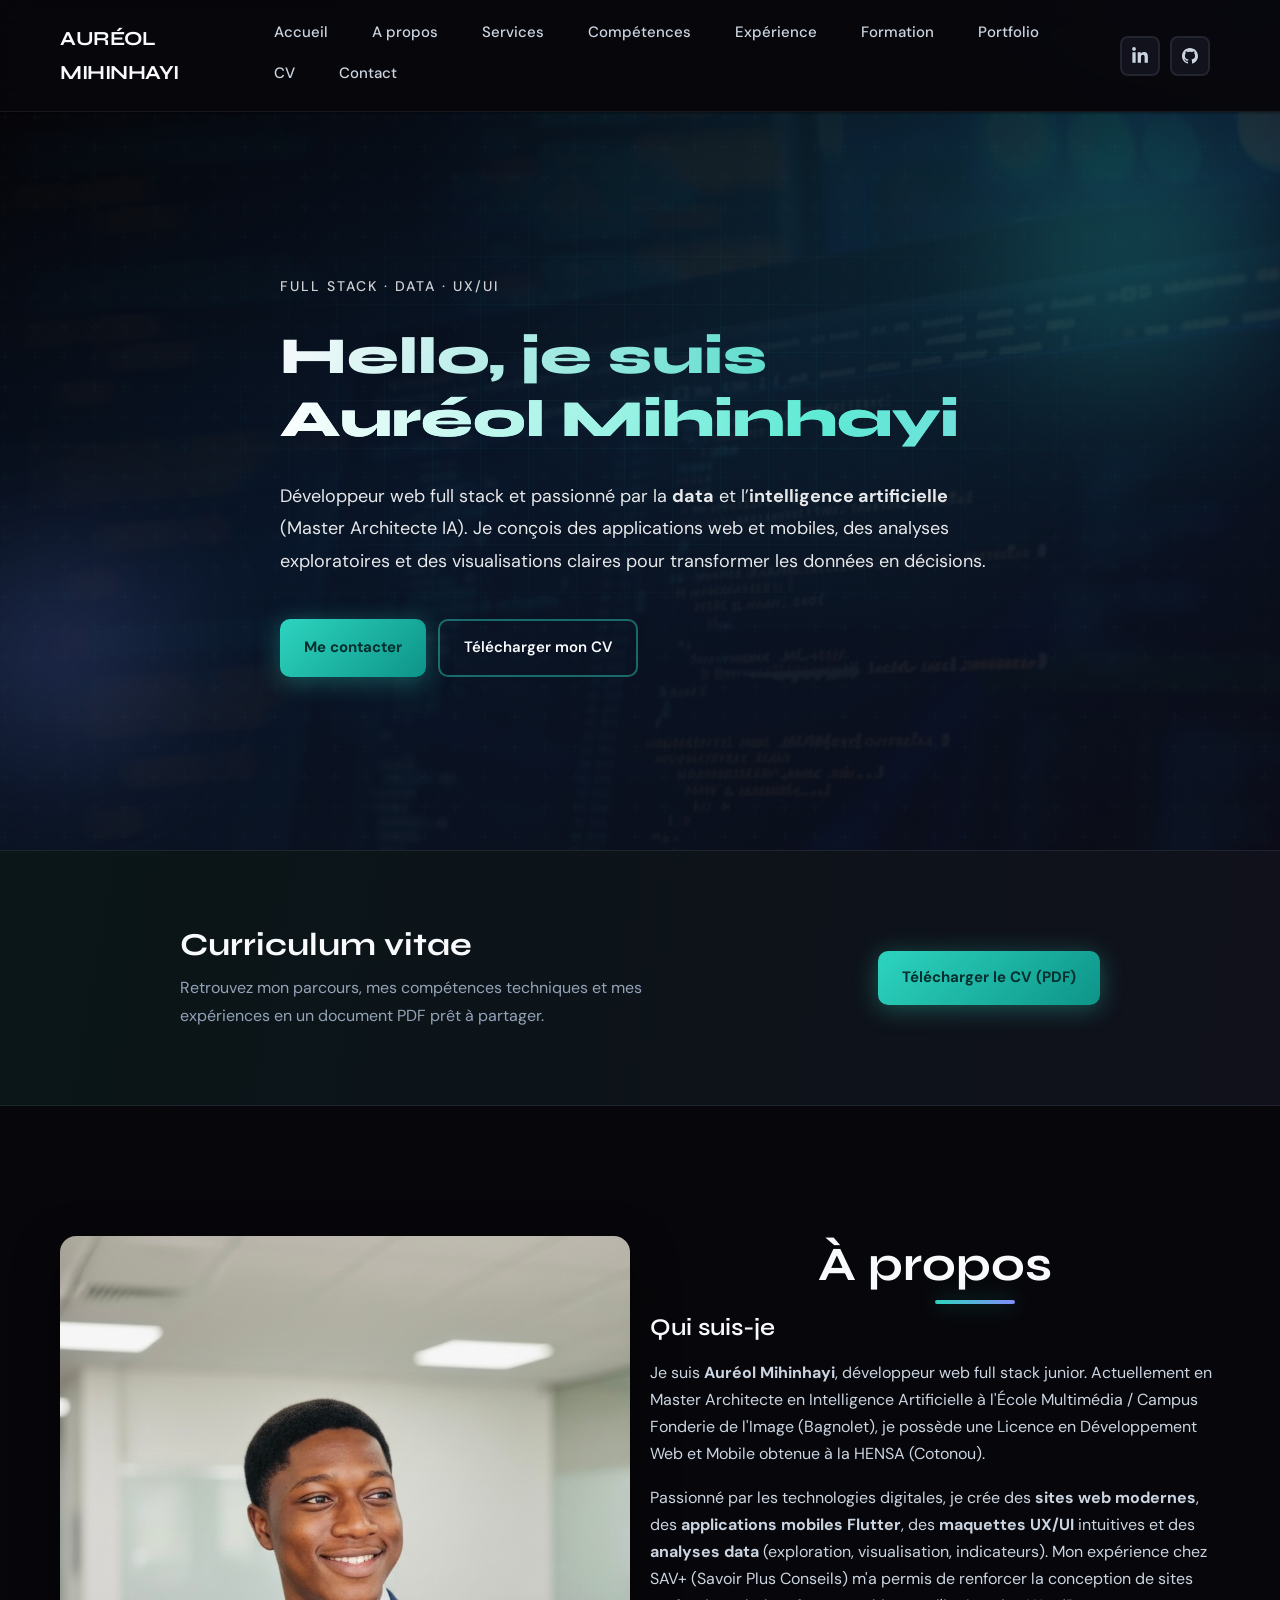
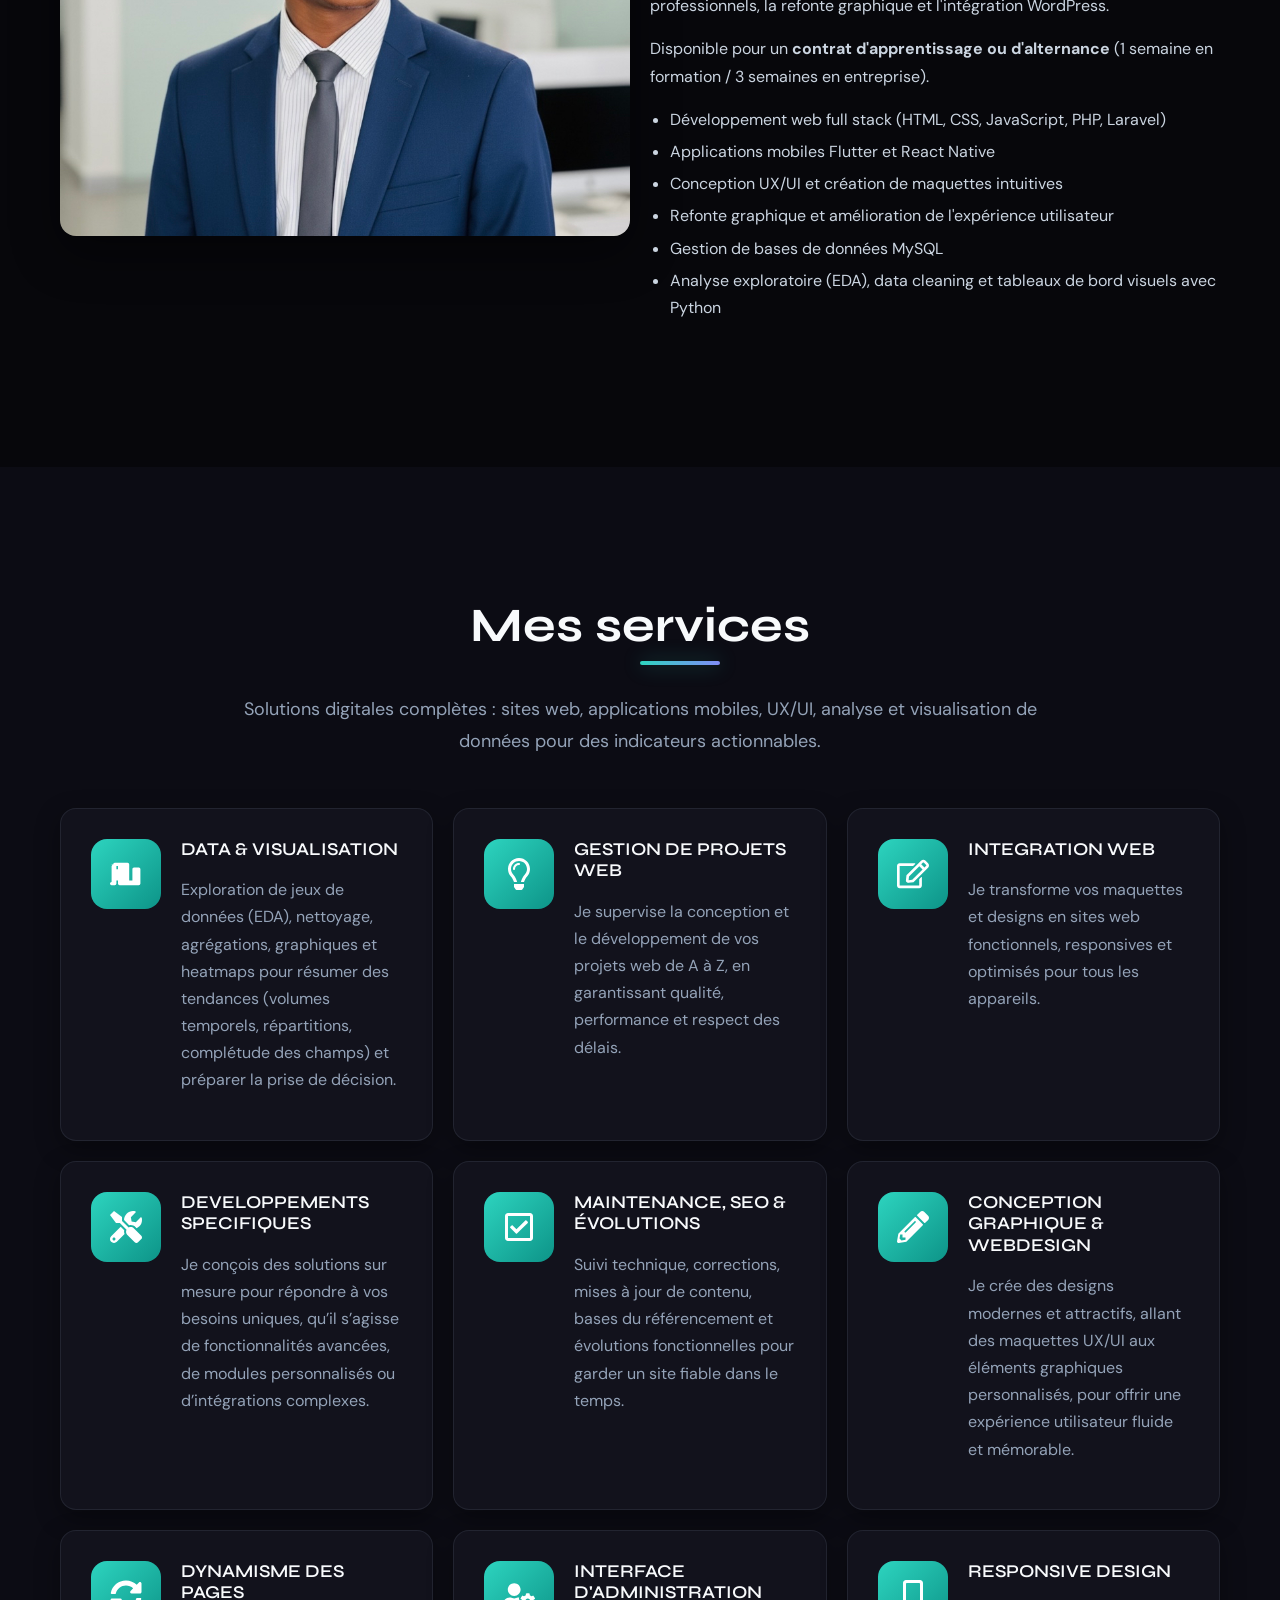
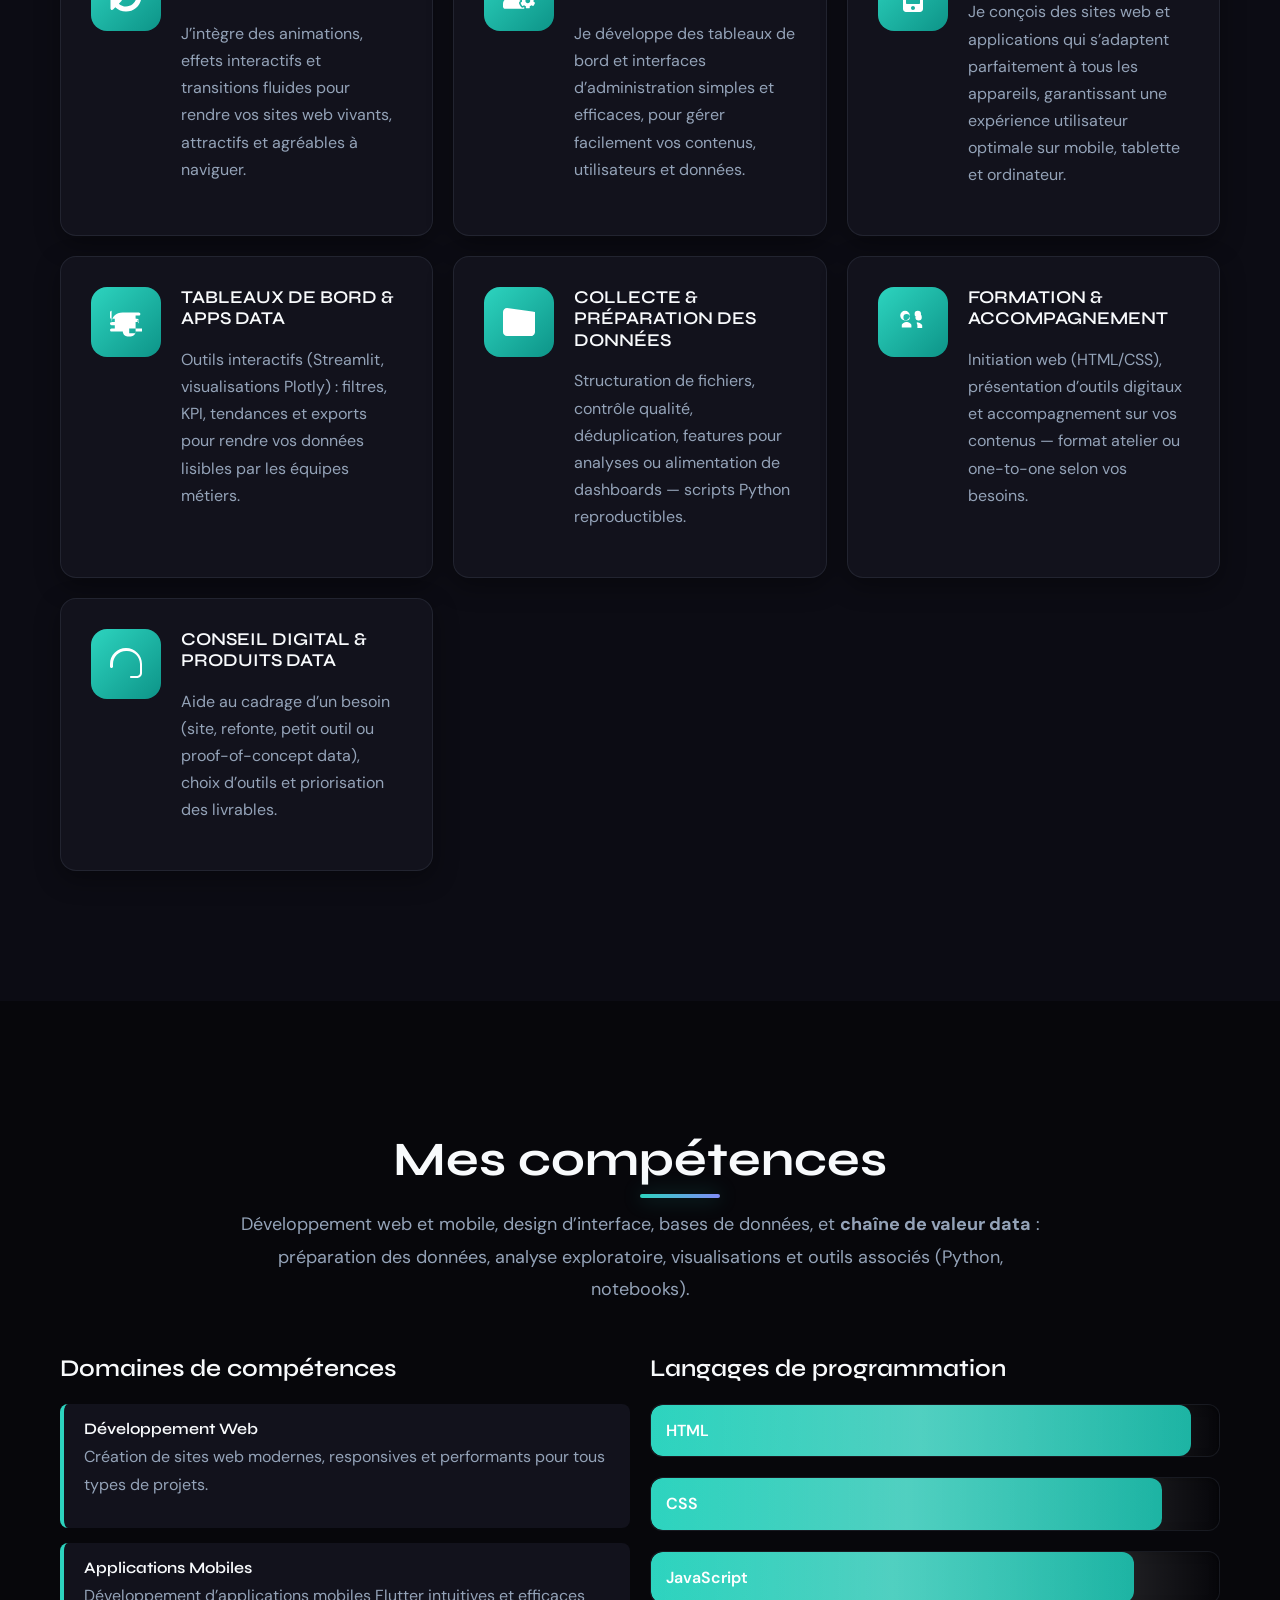
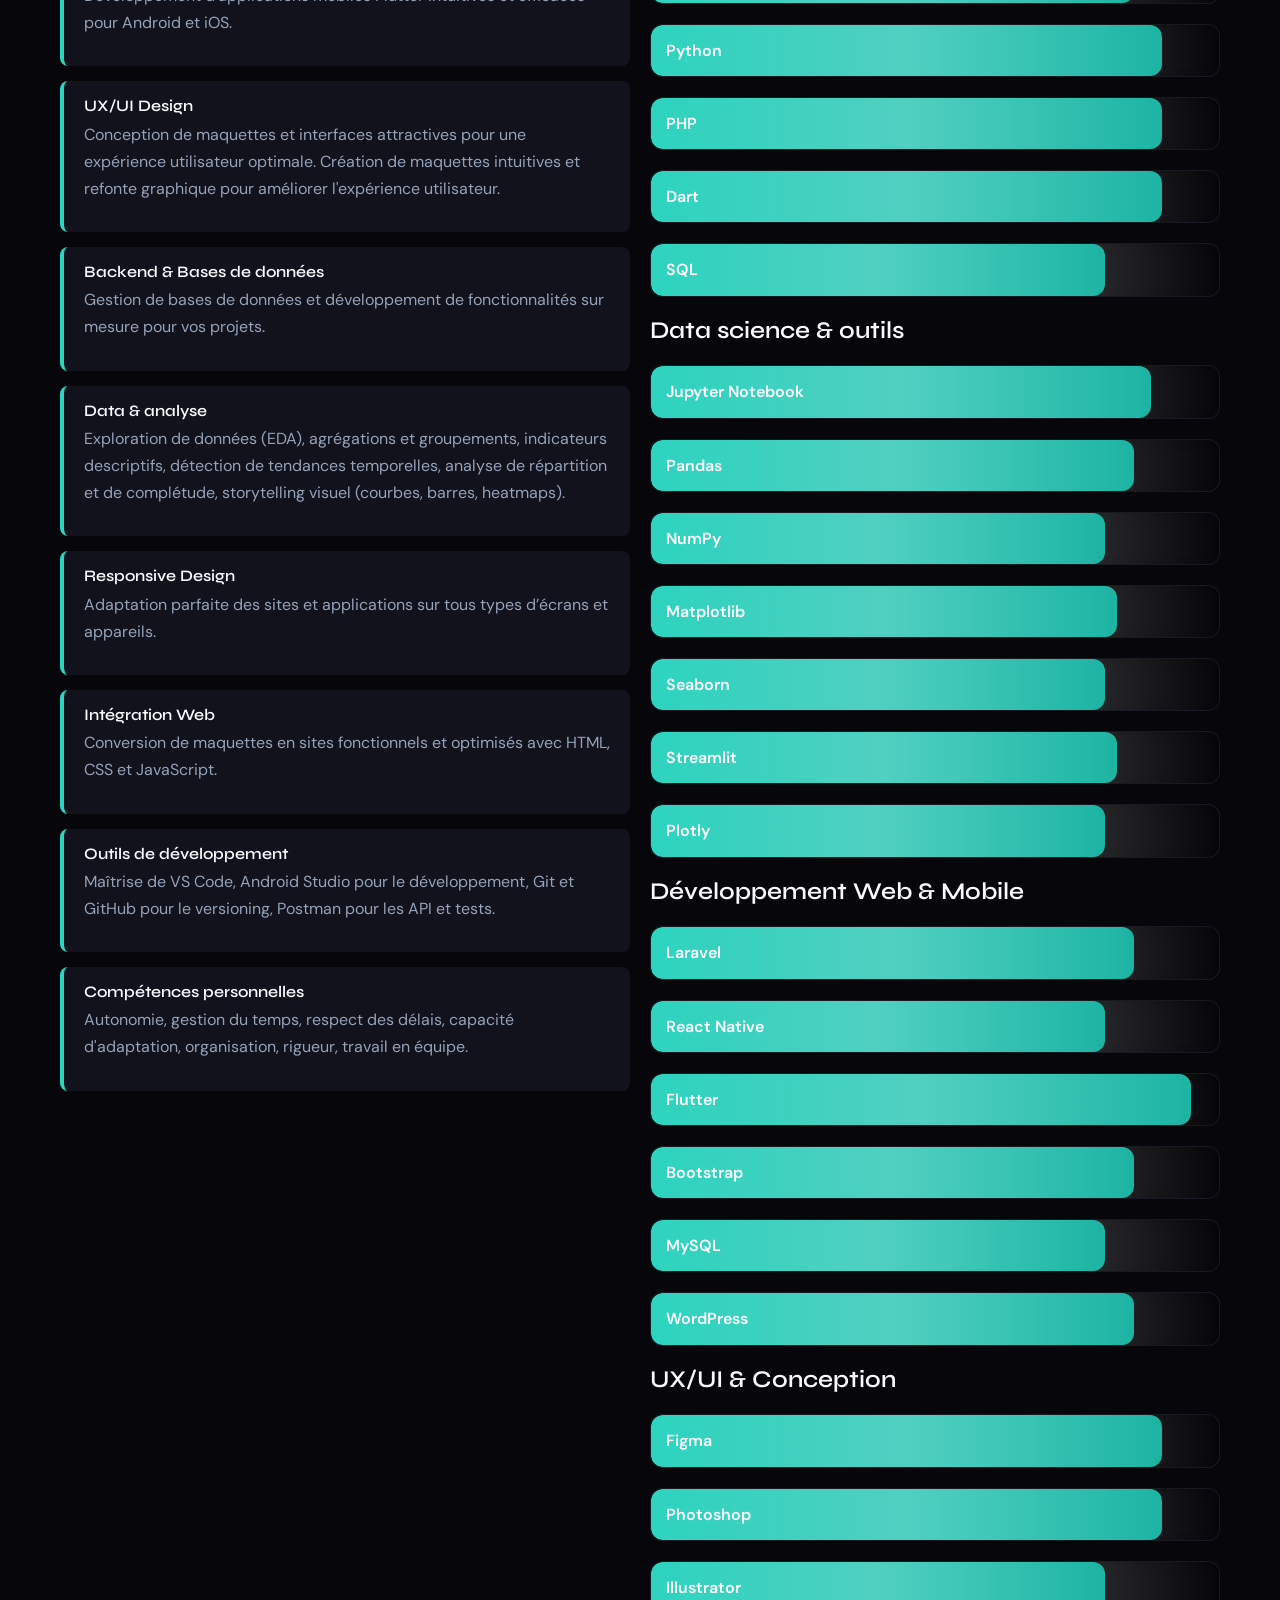
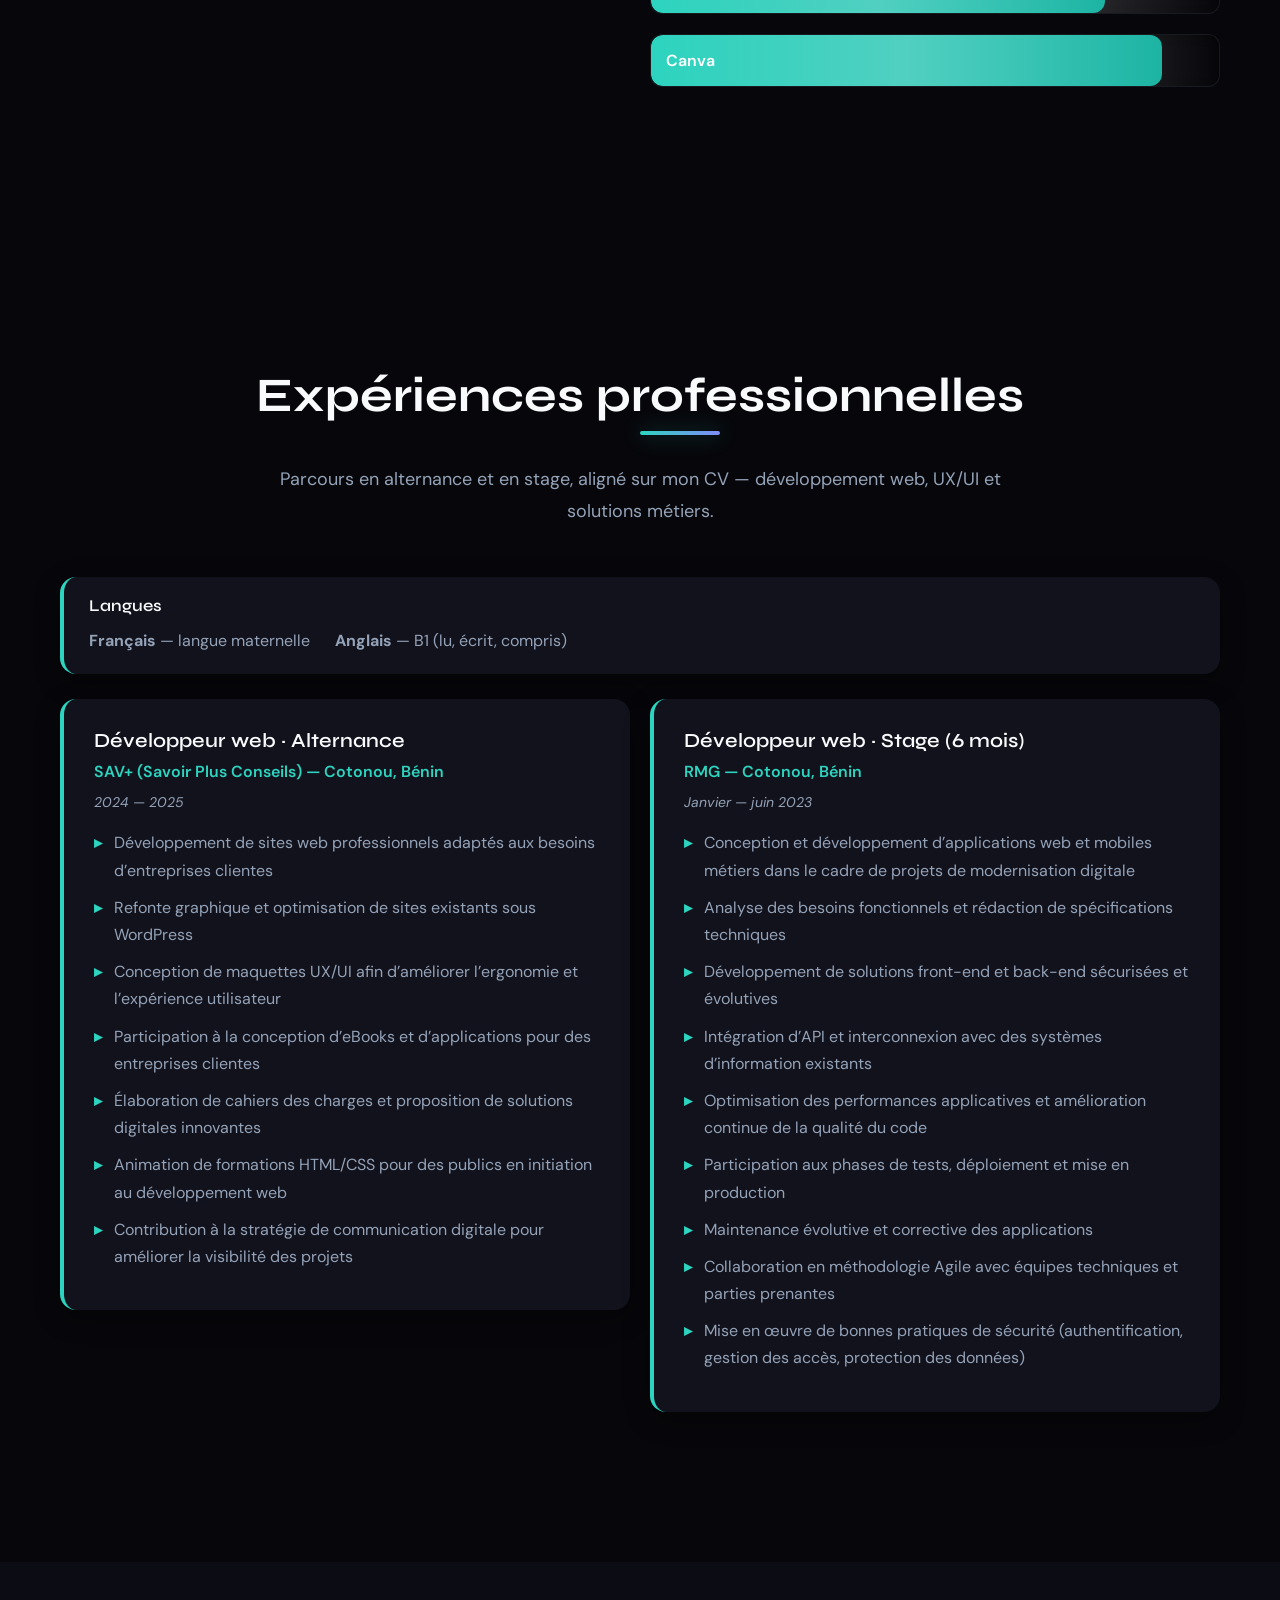
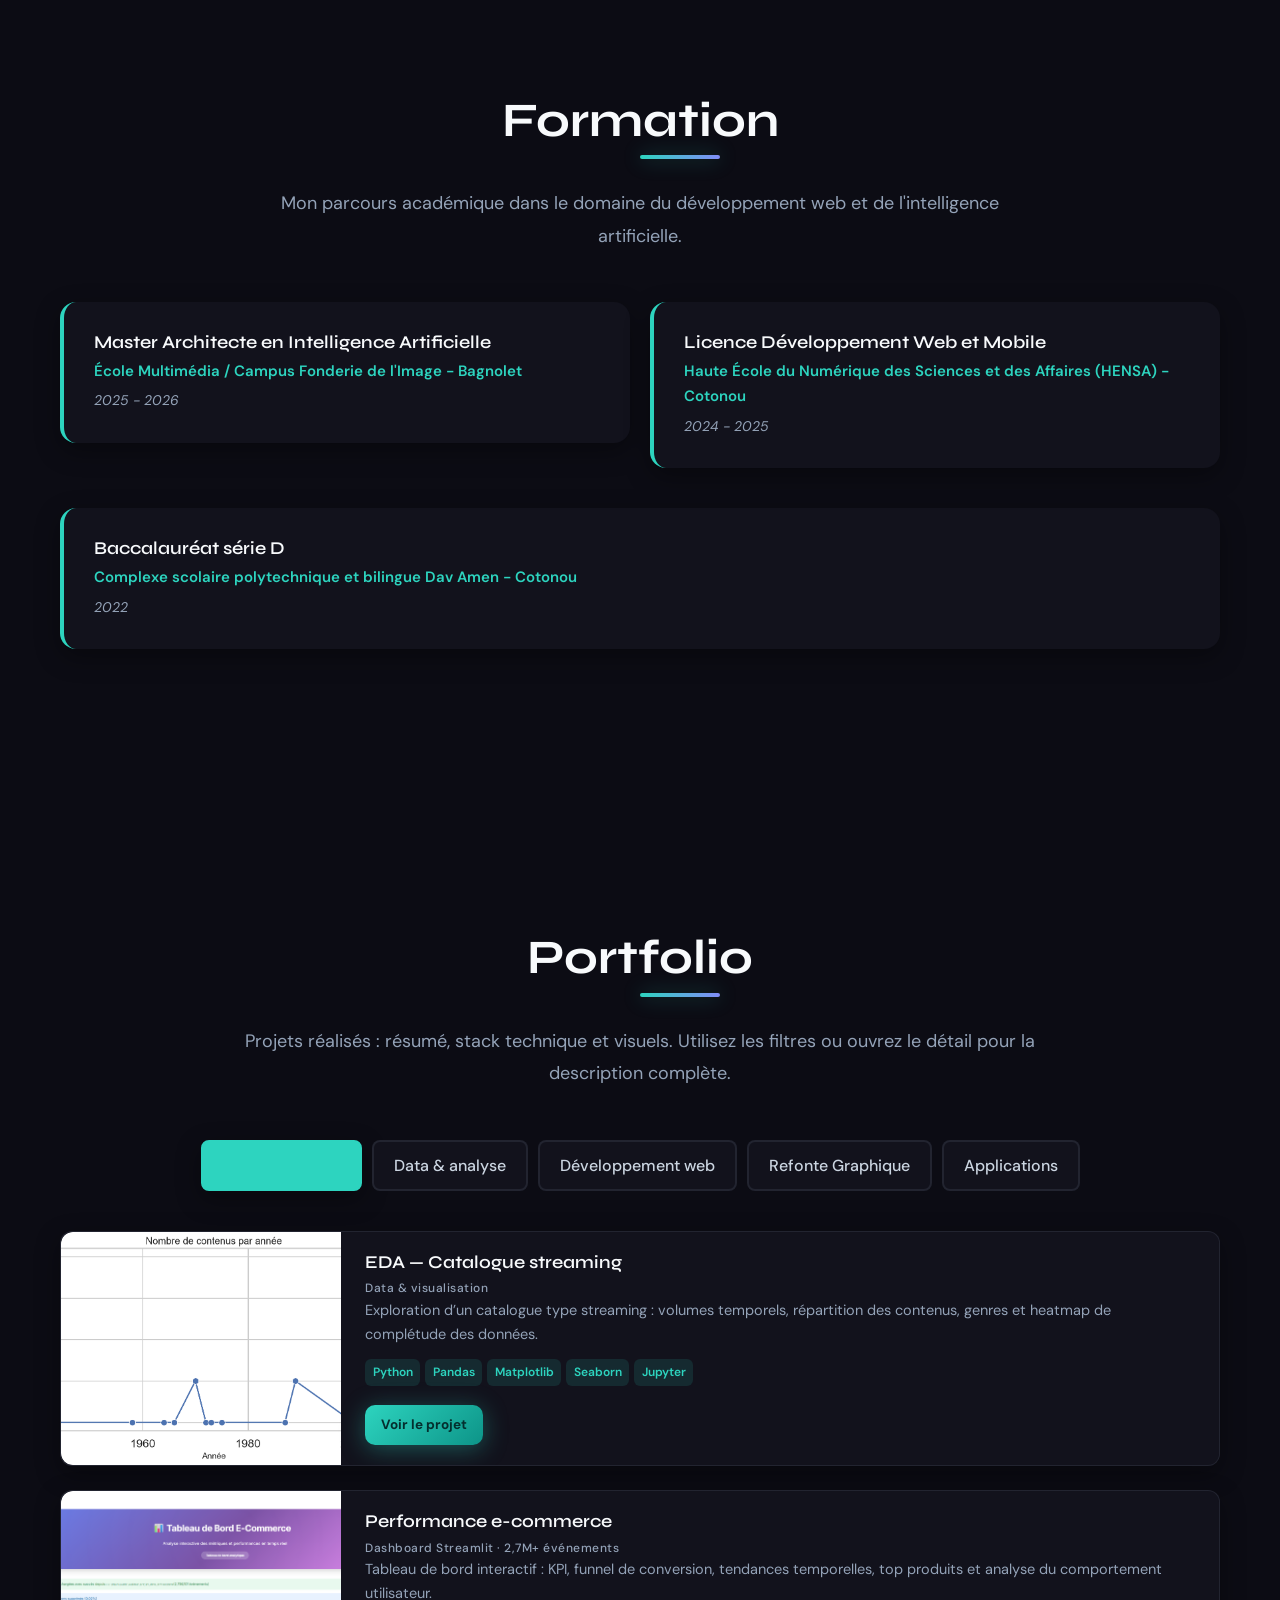
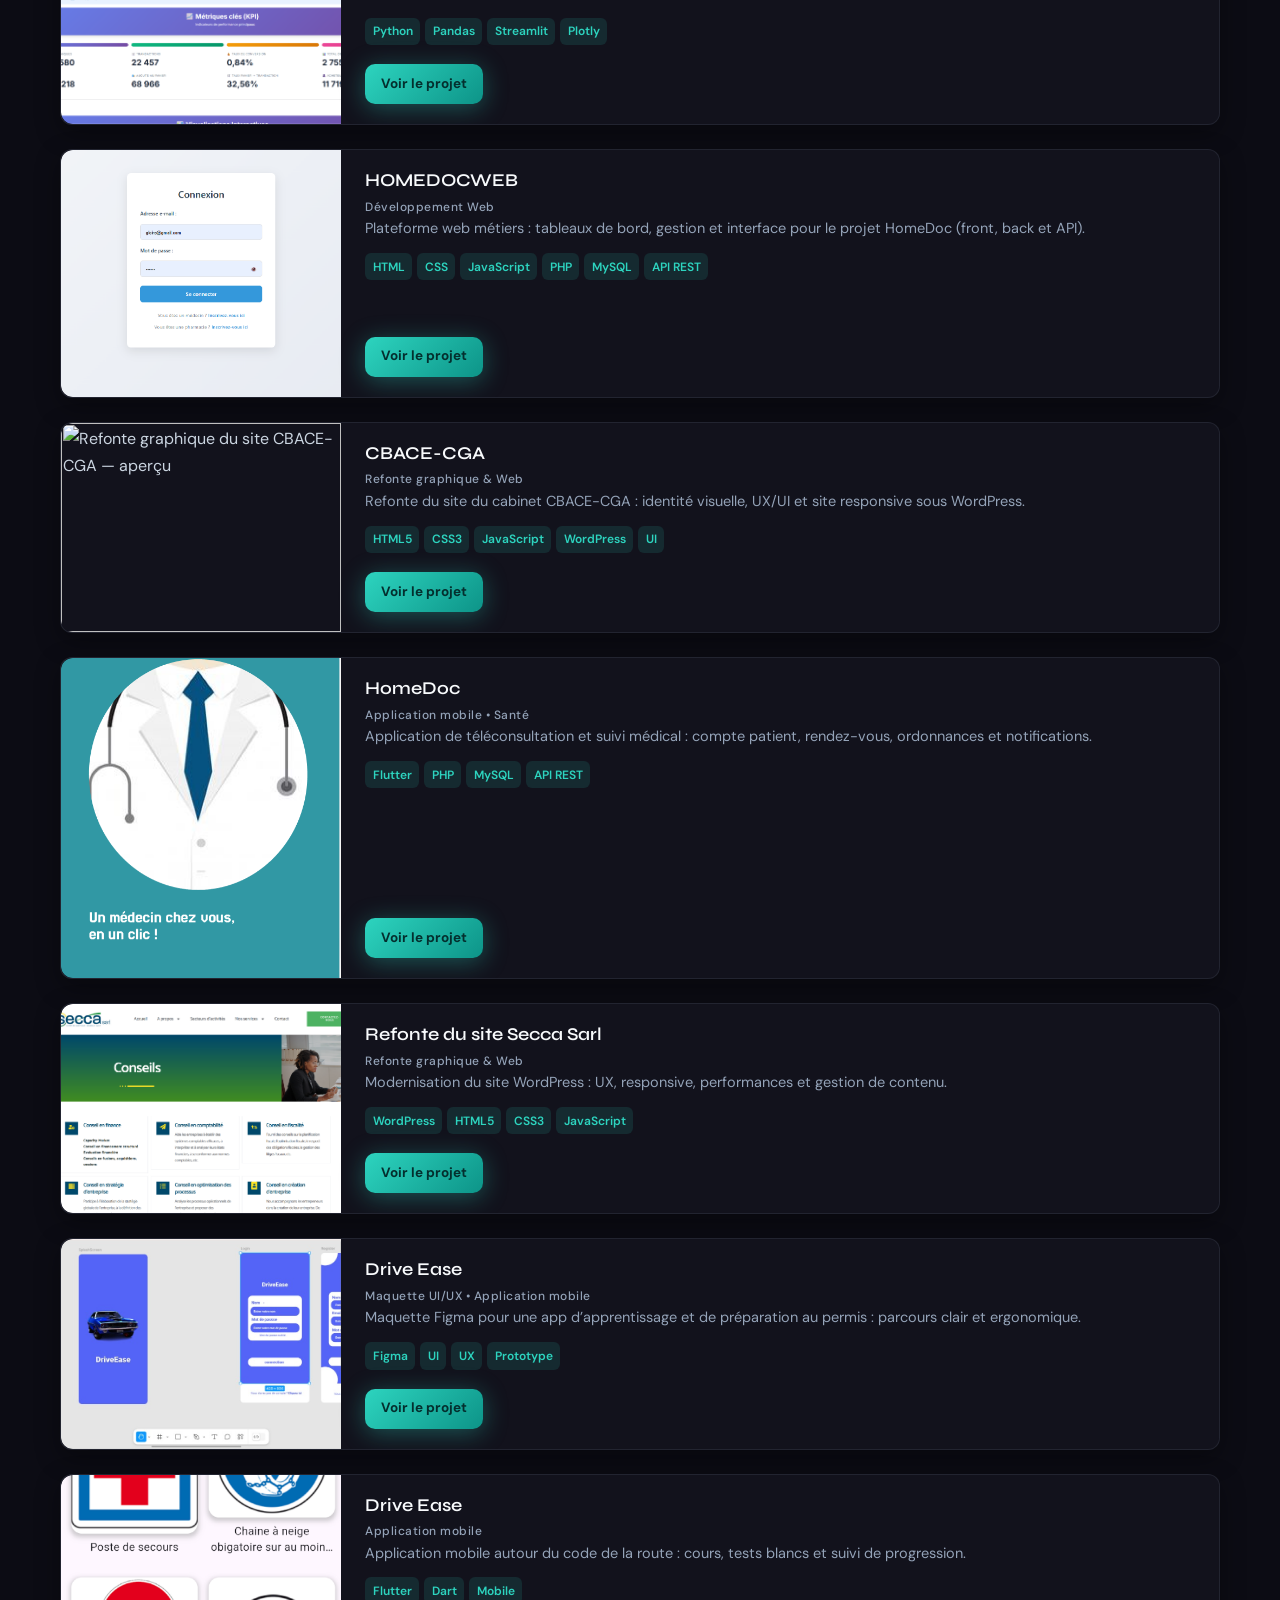
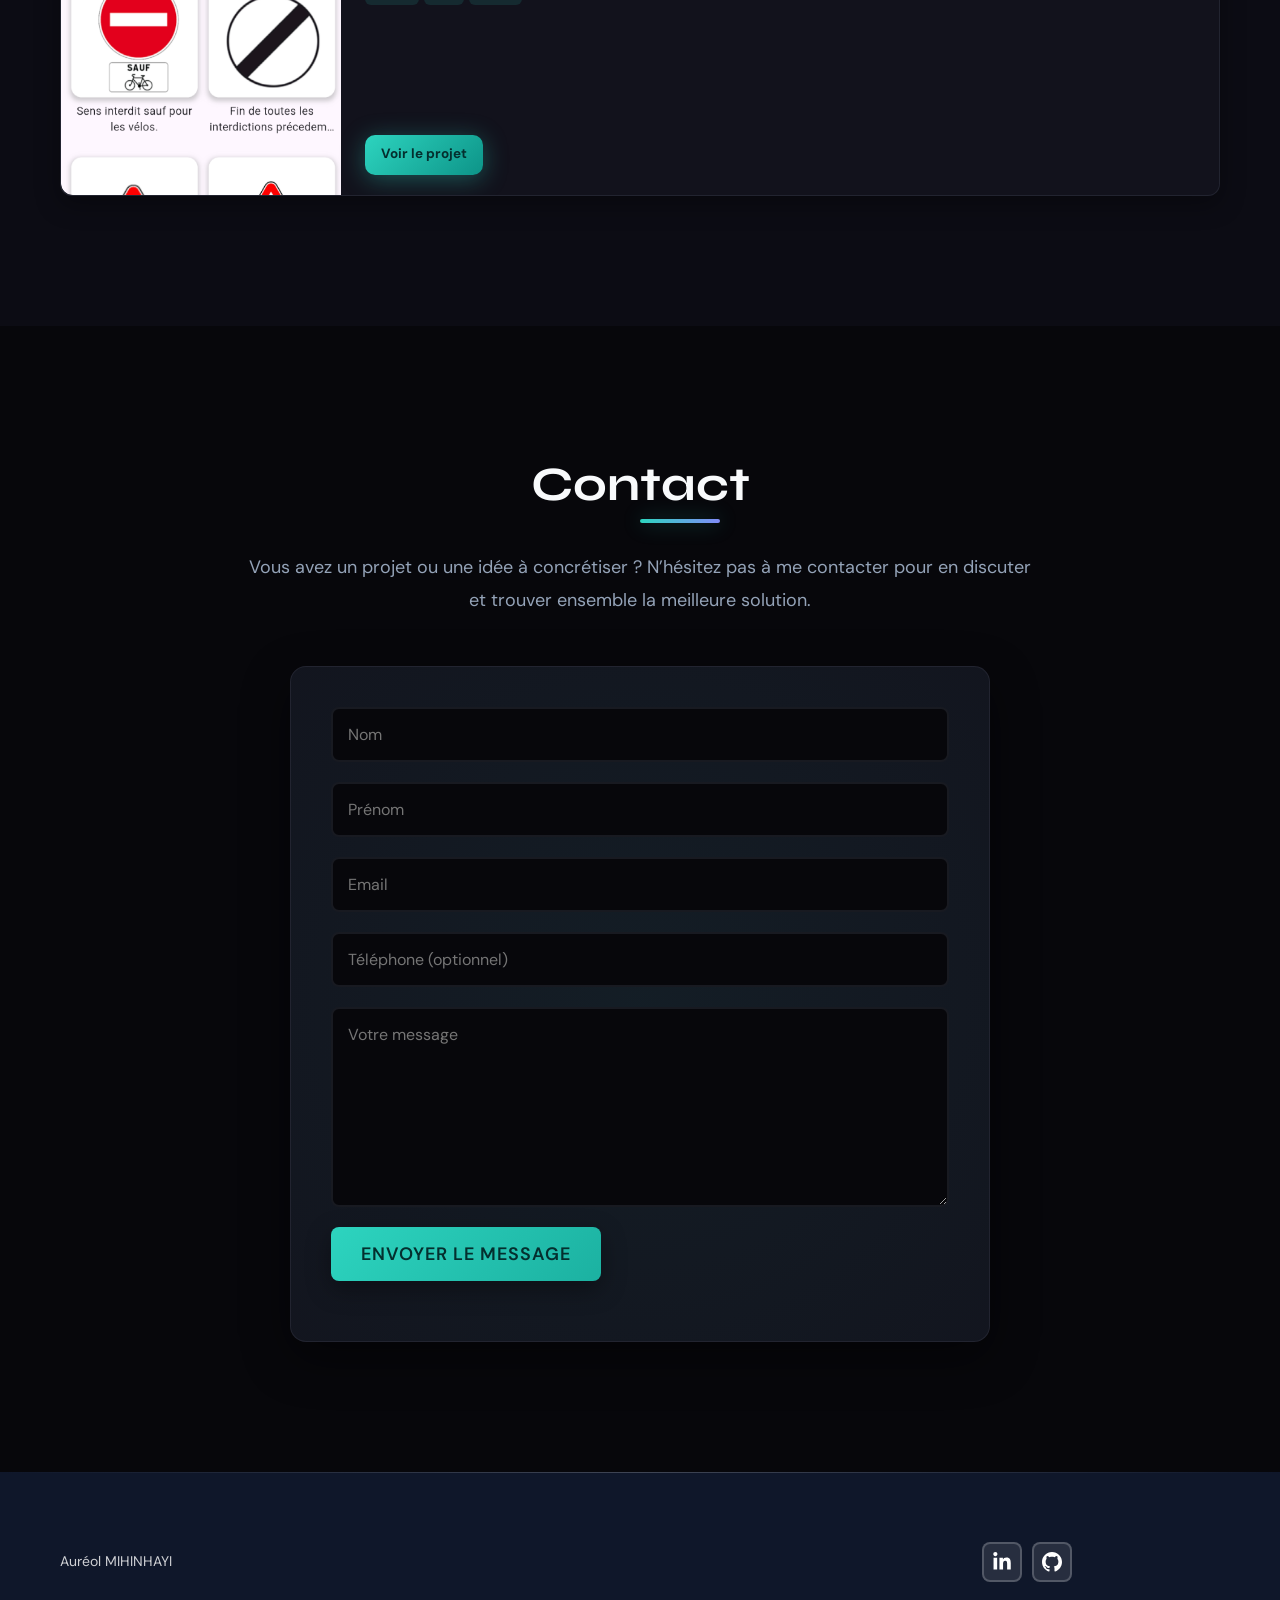
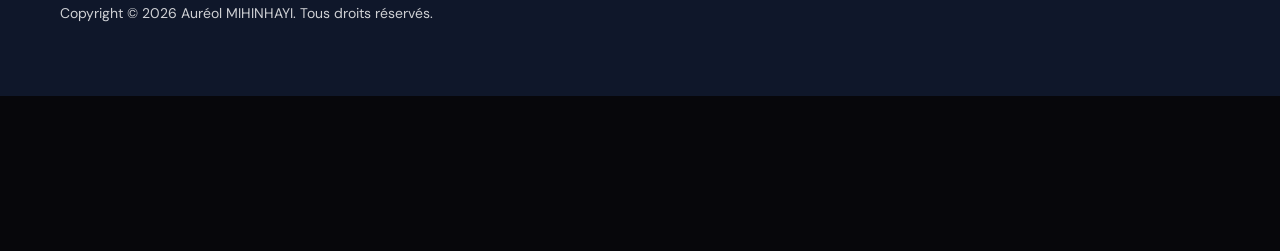
==== commit 0cce7a16: "Portfolio: hero en fond, liste projets horizontale, fix affichage À propos Co-authored-by: Cursor <c" ====
--- a/index.html
+++ b/index.html
@@ -64,14 +64,14 @@
 
  <section id="hero" class="hero">
   <div class="hero__bg" aria-hidden="true">
+    <div class="hero__photo"></div>
     <div class="hero__orb hero__orb--1"></div>
     <div class="hero__orb hero__orb--2"></div>
     <div class="hero__grid"></div>
   </div>
   <div class="container">
-    <div class="grid">
-      
-      <div class="hero__item left">
+    <div class="grid hero__grid-main">
+      <div class="hero__item hero__item--main">
         <span>Full Stack · Data · UX/UI</span>
         <h1 class="title">Hello, je suis <strong>Auréol Mihinhayi</strong></h1>
         <p>
@@ -82,19 +82,6 @@
           <a href="./assets/CV-Aureol-Mihinhayi.pdf" class="btn btn--ghost" download>Télécharger mon CV</a>
         </div>
       </div>
-
-      <div class="hero__item right">
-        <div class="hero__avatar">
-          <img 
-            src="./img/codeur.jpg"
-            width="400"
-            height="400"
-            loading="lazy"
-            alt="Auréol Mihinhayi – Développeur web, mobile et data"
-          >
-        </div>
-      </div>
-
     </div>
   </div>
 </section>
@@ -115,11 +102,11 @@
   <section id="about" class="about">
     <div class="container">
       <div class="grid">
-        <div class="grid__item animate-on-scroll fade-in-left">
+        <div class="grid__item">
           <img src="./img/aureol-portrait.jpg" width="560" height="453" loading="lazy"
             alt="Auréol Mihinhayi - Développeur web, mobile et data">
         </div>
-        <div class="grid__item animate-on-scroll fade-in-right">
+        <div class="grid__item">
           <h2 class="section-title">À propos</h2>
           <h3>Qui suis-je</h3>
           <p>
@@ -597,10 +584,9 @@
     <div class="container">
       <div class="section-header">
         <h2 class="section-title">Portfolio</h2>
-<p>
-          Réalisations concrètes : contexte, rôle, technologies et aperçus. Cliquez sur une carte pour le détail.
+        <p>
+          Projets réalisés : résumé, stack technique et visuels. Utilisez les filtres ou ouvrez le détail pour la description complète.
         </p>
-
       </div>
       <ul class="grid portfolio-filters list-unstyled">
         <li class="grid__item">
@@ -619,17 +605,19 @@
           <a href="#" data-filter="app">Applications</a>
         </li>
       </ul>
-      <div class="grid">
-        <div class="grid__item animate-on-scroll fade-in-up">
-          <div class="card" data-category="data">
+      <div class="portfolio-list">
+        <div class="grid__item portfolio-item animate-on-scroll fade-in-up">
+          <div class="card card--row" data-category="data">
             <img src="./img/01_volume_par_annee.png" loading="lazy" width="365" height="243"
-              alt="Visualisation du volume de contenus par année" class="card__image portfolio-image">
+              alt="Visualisation du volume de contenus par année" class="card__image portfolio-image card__thumb">
             <div class="card__inner">
               <h3 class="card__title">EDA — Catalogue streaming</h3>
               <p class="category">Data &amp; visualisation</p>
-            </div>
-            <div class="card__overlay">
-              <a href="#" class="card__link" data-id="modal-data-catalog">+</a>
+              <p class="card__excerpt">Exploration d’un catalogue type streaming : volumes temporels, répartition des contenus, genres et heatmap de complétude des données.</p>
+              <ul class="card__tags" aria-label="Technologies">
+                <li>Python</li><li>Pandas</li><li>Matplotlib</li><li>Seaborn</li><li>Jupyter</li>
+              </ul>
+              <a href="#" class="card__link btn btn--primary btn--sm" data-id="modal-data-catalog">Voir le projet</a>
             </div>
           </div>
           <div class="modal" id="modal-data-catalog">
@@ -670,16 +658,18 @@
             </div>
           </div>
         </div>
-        <div class="grid__item animate-on-scroll fade-in-up">
-          <div class="card" data-category="data">
+        <div class="grid__item portfolio-item animate-on-scroll fade-in-up">
+          <div class="card card--row" data-category="data">
             <img src="./img/ecommerce/ecom-tableau-de-bord-kpi.png" loading="lazy" width="365" height="243"
-              alt="Tableau de bord e-commerce avec KPI et filtres Streamlit" class="card__image portfolio-image">
+              alt="Tableau de bord e-commerce avec KPI et filtres Streamlit" class="card__image portfolio-image card__thumb">
             <div class="card__inner">
               <h3 class="card__title">Performance e-commerce</h3>
               <p class="category">Dashboard Streamlit · 2,7M+ événements</p>
-            </div>
-            <div class="card__overlay">
-              <a href="#" class="card__link" data-id="modal-ecommerce-dashboard">+</a>
+              <p class="card__excerpt">Tableau de bord interactif : KPI, funnel de conversion, tendances temporelles, top produits et analyse du comportement utilisateur.</p>
+              <ul class="card__tags" aria-label="Technologies">
+                <li>Python</li><li>Pandas</li><li>Streamlit</li><li>Plotly</li>
+              </ul>
+              <a href="#" class="card__link btn btn--primary btn--sm" data-id="modal-ecommerce-dashboard">Voir le projet</a>
             </div>
           </div>
           <div class="modal" id="modal-ecommerce-dashboard">
@@ -733,16 +723,18 @@
             </div>
           </div>
         </div>
-        <div class="grid__item animate-on-scroll fade-in-up">
-          <div class="card" data-category="web">
+        <div class="grid__item portfolio-item animate-on-scroll fade-in-up">
+          <div class="card card--row" data-category="web">
             <img src="./img/homedocweb1.png" loading="lazy" width="365" height="243"
-              alt="projet de la ville" class="card__image portfolio-image">
+              alt="projet de la ville" class="card__image portfolio-image card__thumb">
             <div class="card__inner">
               <h3 class="card__title">HOMEDOCWEB</h3>
               <p class="category">Développement Web</p>
-            </div>
-            <div class="card__overlay">
-              <a href="#" class="card__link" data-id="modal-1">+</a>
+              <p class="card__excerpt">Plateforme web métiers : tableaux de bord, gestion et interface pour le projet HomeDoc (front, back et API).</p>
+              <ul class="card__tags" aria-label="Technologies">
+                <li>HTML</li><li>CSS</li><li>JavaScript</li><li>PHP</li><li>MySQL</li><li>API REST</li>
+              </ul>
+              <a href="#" class="card__link btn btn--primary btn--sm" data-id="modal-1">Voir le projet</a>
             </div>
           </div>
           <div class="modal" id="modal-1">
@@ -814,25 +806,26 @@
             </div>
           </div>
         </div>
-   <div class="grid__item">
+   <div class="grid__item portfolio-item animate-on-scroll fade-in-up">
   <!-- Carte projet -->
-  <div class="card" data-category="design">
+  <div class="card card--row" data-category="design">
     <img
       src="./img/cbace-1.svg"
       loading="lazy"
       width="365"
       height="243"
       alt="Refonte graphique du site CBACE-CGA — aperçu"
-      class="card__image portfolio-image"
+      class="card__image portfolio-image card__thumb"
     />
 
     <div class="card__inner">
       <h3 class="card__title">CBACE-CGA</h3>
       <p class="category">Refonte graphique & Web</p>
-    </div>
-
-    <div class="card__overlay">
-      <a href="#" class="card__link" data-id="modal-cbace">+</a>
+      <p class="card__excerpt">Refonte du site du cabinet CBACE-CGA : identité visuelle, UX/UI et site responsive sous WordPress.</p>
+      <ul class="card__tags" aria-label="Technologies">
+        <li>HTML5</li><li>CSS3</li><li>JavaScript</li><li>WordPress</li><li>UI</li>
+      </ul>
+      <a href="#" class="card__link btn btn--primary btn--sm" data-id="modal-cbace">Voir le projet</a>
     </div>
   </div>
 
@@ -896,25 +889,26 @@
   </div>
 </div>
 
-        <div class="grid__item">
+        <div class="grid__item portfolio-item animate-on-scroll fade-in-up">
   <!-- Carte projet -->
-  <div class="card" data-category="app">
+  <div class="card card--row" data-category="app">
     <img
       src="./img/homedoc.png"
       loading="lazy"
       width="365"
       height="243"
       alt="Logo de l'application mobile HomeDoc"
-      class="card__image portfolio-image"
+      class="card__image portfolio-image card__thumb"
     />
 
     <div class="card__inner">
       <h3 class="card__title">HomeDoc</h3>
       <p class="category">Application mobile • Santé</p>
-    </div>
-
-    <div class="card__overlay">
-      <a href="#" class="card__link" data-id="modal-homedoc">+</a>
+      <p class="card__excerpt">Application de téléconsultation et suivi médical : compte patient, rendez-vous, ordonnances et notifications.</p>
+      <ul class="card__tags" aria-label="Technologies">
+        <li>Flutter</li><li>PHP</li><li>MySQL</li><li>API REST</li>
+      </ul>
+      <a href="#" class="card__link btn btn--primary btn--sm" data-id="modal-homedoc">Voir le projet</a>
     </div>
   </div>
 
@@ -1003,25 +997,26 @@
   </div>
 </div>
 
-  <div class="grid__item">
+  <div class="grid__item portfolio-item animate-on-scroll fade-in-up">
   <!-- Carte projet -->
-  <div class="card" data-category="web">
+  <div class="card card--row" data-category="web">
     <img
       src="./img/secca sarl2.png"
       loading="lazy"
       width="365"
       height="243"
       alt="Refonte du site Secca Sarl avec WordPress"
-      class="card__image portfolio-image"
+      class="card__image portfolio-image card__thumb"
     />
 
     <div class="card__inner">
       <h3 class="card__title">Refonte du site Secca Sarl</h3>
       <p class="category">Refonte graphique & Web</p>
-    </div>
-
-    <div class="card__overlay">
-      <a href="#" class="card__link" data-id="modal-secca">+</a>
+      <p class="card__excerpt">Modernisation du site WordPress : UX, responsive, performances et gestion de contenu.</p>
+      <ul class="card__tags" aria-label="Technologies">
+        <li>WordPress</li><li>HTML5</li><li>CSS3</li><li>JavaScript</li>
+      </ul>
+      <a href="#" class="card__link btn btn--primary btn--sm" data-id="modal-secca">Voir le projet</a>
     </div>
   </div>
 
@@ -1097,25 +1092,26 @@
   </div>
 </div>
 
-       <div class="grid__item">
+       <div class="grid__item portfolio-item animate-on-scroll fade-in-up">
   <!-- Carte projet -->
-  <div class="card" data-category="design">
+  <div class="card card--row" data-category="design">
     <img
       src="./img/maquettedrivease1.jpg"
       loading="lazy"
       width="365"
       height="243"
       alt="Maquette de l'application Drive Ease"
-      class="card__image portfolio-image"
+      class="card__image portfolio-image card__thumb"
     />
 
     <div class="card__inner">
       <h3 class="card__title">Drive Ease</h3>
       <p class="category">Maquette UI/UX • Application mobile</p>
-    </div>
-
-    <div class="card__overlay">
-      <a href="#" class="card__link" data-id="modal-drive-ease">+</a>
+      <p class="card__excerpt">Maquette Figma pour une app d’apprentissage et de préparation au permis : parcours clair et ergonomique.</p>
+      <ul class="card__tags" aria-label="Technologies">
+        <li>Figma</li><li>UI</li><li>UX</li><li>Prototype</li>
+      </ul>
+      <a href="#" class="card__link btn btn--primary btn--sm" data-id="modal-drive-ease">Voir le projet</a>
     </div>
   </div>
 
@@ -1193,25 +1189,26 @@
   </div>
 </div>
 
-        <div class="grid__item">
+        <div class="grid__item portfolio-item animate-on-scroll fade-in-up">
   <!-- Carte projet -->
-  <div class="card" data-category="app">
+  <div class="card card--row" data-category="app">
     <img
       src="./img/driveease1.png"
       loading="lazy"
       width="365"
       height="243"
       alt="Application mobile Drive Ease"
-      class="card__image portfolio-image"
+      class="card__image portfolio-image card__thumb"
     />
 
     <div class="card__inner">
       <h3 class="card__title">Drive Ease</h3>
       <p class="category">Application mobile</p>
-    </div>
-
-    <div class="card__overlay">
-      <a href="#" class="card__link" data-id="modal-drive-ease-app">+</a>
+      <p class="card__excerpt">Application mobile autour du code de la route : cours, tests blancs et suivi de progression.</p>
+      <ul class="card__tags" aria-label="Technologies">
+        <li>Flutter</li><li>Dart</li><li>Mobile</li>
+      </ul>
+      <a href="#" class="card__link btn btn--primary btn--sm" data-id="modal-drive-ease-app">Voir le projet</a>
     </div>
   </div>
 
@@ -1290,6 +1287,8 @@
   </div>
 </div>
 
+    </div>
+    </div>
   </section>
   <section id="contact" class="contact">
   <div class="container">
--- a/css/global.css
+++ b/css/global.css
@@ -662,9 +662,32 @@
   padding: 4rem 0;
   position: relative;
   overflow: hidden;
-  min-height: 92vh;
+  min-height: 78vh;
   display: flex;
   align-items: center;
+}
+
+.hero__photo {
+  position: absolute;
+  inset: 0;
+  background-image: url("../img/codeur.jpg");
+  background-size: cover;
+  background-position: center 20%;
+  opacity: 0.18;
+  filter: saturate(1.05);
+  transform: scale(1.02);
+}
+
+.hero__photo::after {
+  content: "";
+  position: absolute;
+  inset: 0;
+  background: linear-gradient(
+    105deg,
+    rgba(5, 5, 8, 0.92) 0%,
+    rgba(10, 22, 40, 0.82) 42%,
+    rgba(5, 5, 8, 0.55) 100%
+  );
 }
 
 .hero__bg {
@@ -749,6 +772,15 @@
 .hero .container {
   position: relative;
   z-index: 1;
+}
+
+.hero__grid-main {
+  max-width: 720px;
+  margin: 0;
+}
+
+.hero__item--main {
+  text-align: left;
 }
 
 .hero .title {
@@ -780,7 +812,8 @@
   justify-content: center;
 }
 
-.hero__item span {
+.hero__item span,
+.hero__item--main > span {
   text-transform: uppercase;
   font-size: 1.4rem;
   letter-spacing: 2px;
@@ -790,34 +823,13 @@
   animation: fadeInDown 0.8s ease-out;
 }
 
-.hero__item.left p {
+.hero__item.left p,
+.hero__item--main p {
   font-size: 1.8rem;
   color: rgba(255, 255, 255, 0.9);
   line-height: 1.8;
   margin-top: 1rem;
   animation: fadeInUp 1s ease-out 0.2s both;
-}
-
-.hero__avatar {
-  display: flex;
-  justify-content: center;
-  align-items: center;
-  animation: float 6s ease-in-out infinite;
-}
-
-.hero__avatar img {
-  width: 100%;
-  max-width: 400px;
-  border-radius: 20px;
-  box-shadow: var(--shadow-xl), 0 0 60px rgba(45, 212, 191, 0.25), 0 0 100px rgba(129, 140, 248, 0.15);
-  border: 1px solid rgba(45, 212, 191, 0.25);
-  transition: transform 0.6s cubic-bezier(0.34, 1.56, 0.64, 1), box-shadow 0.5s ease;
-  position: relative;
-}
-
-.hero__avatar img:hover {
-  transform: scale(1.04) rotate(1deg);
-  box-shadow: var(--shadow-xl), 0 0 80px rgba(45, 212, 191, 0.35);
 }
 
 .hero__actions {
@@ -924,49 +936,31 @@
 }
 
 @media screen and (max-width: 749px) {
-  .hero__item.left {
-    order: 2;
-    text-align: center;
-    margin-top: 3rem;
-  }
-
-  .hero__item.right {
-    order: 1;
-  }
-
   .hero .title {
     font-size: 2.8rem;
   }
+
+  .hero__item--main {
+    text-align: center;
+  }
+
+  .hero__actions {
+    justify-content: center;
+  }
 }
 
 @media screen and (min-width: 750px) {
   .hero {
-    padding: 8rem 0;
-  }
-
-  .hero .grid {
-    align-items: center;
-  }
-
-  .hero__item {
-    flex: 1 0 50%;
-  }
-
-  .hero__item.left {
-    padding-right: 4rem;
+    padding: 6rem 0 7rem;
+    min-height: 82vh;
+  }
+
+  .hero__item--main {
     animation: fadeInLeft 1s ease-out;
-  }
-
-  .hero__item.right {
-    animation: fadeInRight 1s ease-out 0.3s both;
   }
 
   .hero .title {
     font-size: 5.2rem;
-  }
-
-  .hero__avatar img {
-    border-radius: 24px;
   }
 }
 
@@ -1439,6 +1433,29 @@
   position: relative;
 }
 
+.portfolio-list {
+  display: flex;
+  flex-direction: column;
+  gap: 2rem;
+}
+
+.portfolio .portfolio-list > .grid__item {
+  flex: 1 1 100%;
+  max-width: 100%;
+}
+
+.portfolio .portfolio-item {
+  max-width: 100%;
+  width: 100%;
+  margin-bottom: 0;
+  opacity: 1;
+  transition: all 0.5s ease;
+}
+
+.portfolio .portfolio-item.hide {
+  display: none;
+}
+
 .portfolio .grid__item {
   max-width: 100%;
   margin-bottom: 0;
@@ -1521,6 +1538,96 @@
   color: #fff;
   background: var(--color-primary);
   border-color: var(--color-primary);
+}
+
+/* Portfolio — cartes en ligne (aperçu + texte) */
+.card.card--row {
+  display: grid;
+  grid-template-columns: minmax(160px, 280px) 1fr;
+  align-items: stretch;
+  text-transform: none;
+  gap: 0;
+}
+
+.card.card--row .card__thumb {
+  width: 100%;
+  height: 100%;
+  min-height: 200px;
+  max-height: 320px;
+  object-fit: cover;
+  object-position: center;
+  border-radius: 12px 0 0 12px;
+  margin: 0;
+}
+
+.card.card--row .card__inner {
+  display: flex;
+  flex-direction: column;
+  align-items: flex-start;
+  justify-content: center;
+  padding: 2rem 2.4rem;
+  text-align: left;
+}
+
+.card.card--row .card__title,
+.card.card--row .category {
+  text-transform: none;
+}
+
+.card__excerpt {
+  margin: 0 0 1.2rem;
+  font-size: 1.45rem;
+  line-height: 1.65;
+  color: var(--color-body-light);
+  text-transform: none;
+}
+
+.card__tags {
+  list-style: none;
+  padding: 0;
+  margin: 0 0 1.4rem;
+  display: flex;
+  flex-wrap: wrap;
+  gap: 0.5rem;
+}
+
+.card__tags li {
+  font-size: 1.2rem;
+  font-weight: 600;
+  padding: 0.35rem 0.75rem;
+  border-radius: 6px;
+  background: rgba(45, 212, 191, 0.12);
+  color: var(--color-primary);
+  text-transform: none;
+  letter-spacing: 0;
+}
+
+.card.card--row .card__link.btn {
+  margin-top: auto;
+  text-decoration: none;
+  text-transform: none;
+  letter-spacing: 0;
+}
+
+.btn--sm {
+  padding: 0.85rem 1.6rem;
+  font-size: 1.35rem;
+}
+
+@media screen and (max-width: 699px) {
+  .card.card--row {
+    grid-template-columns: 1fr;
+  }
+
+  .card.card--row .card__thumb {
+    min-height: 200px;
+    max-height: 240px;
+    border-radius: 12px 12px 0 0;
+  }
+
+  .card.card--row .card__inner {
+    padding: 2rem 1.8rem;
+  }
 }
 
 /* Portfolio Images - Standardized Size */
@@ -1764,13 +1871,8 @@
 }
 
 @media screen and (min-width: 750px) {
-  .portfolio .grid {
-    gap: 2rem;
-  }
-  
-  .portfolio .grid__item {
-    flex: 0 0 calc(33.333% - 1.34rem);
-    max-width: calc(33.333% - 1.34rem);
+  .portfolio-list {
+    gap: 2.4rem;
   }
 
   .modal__content {
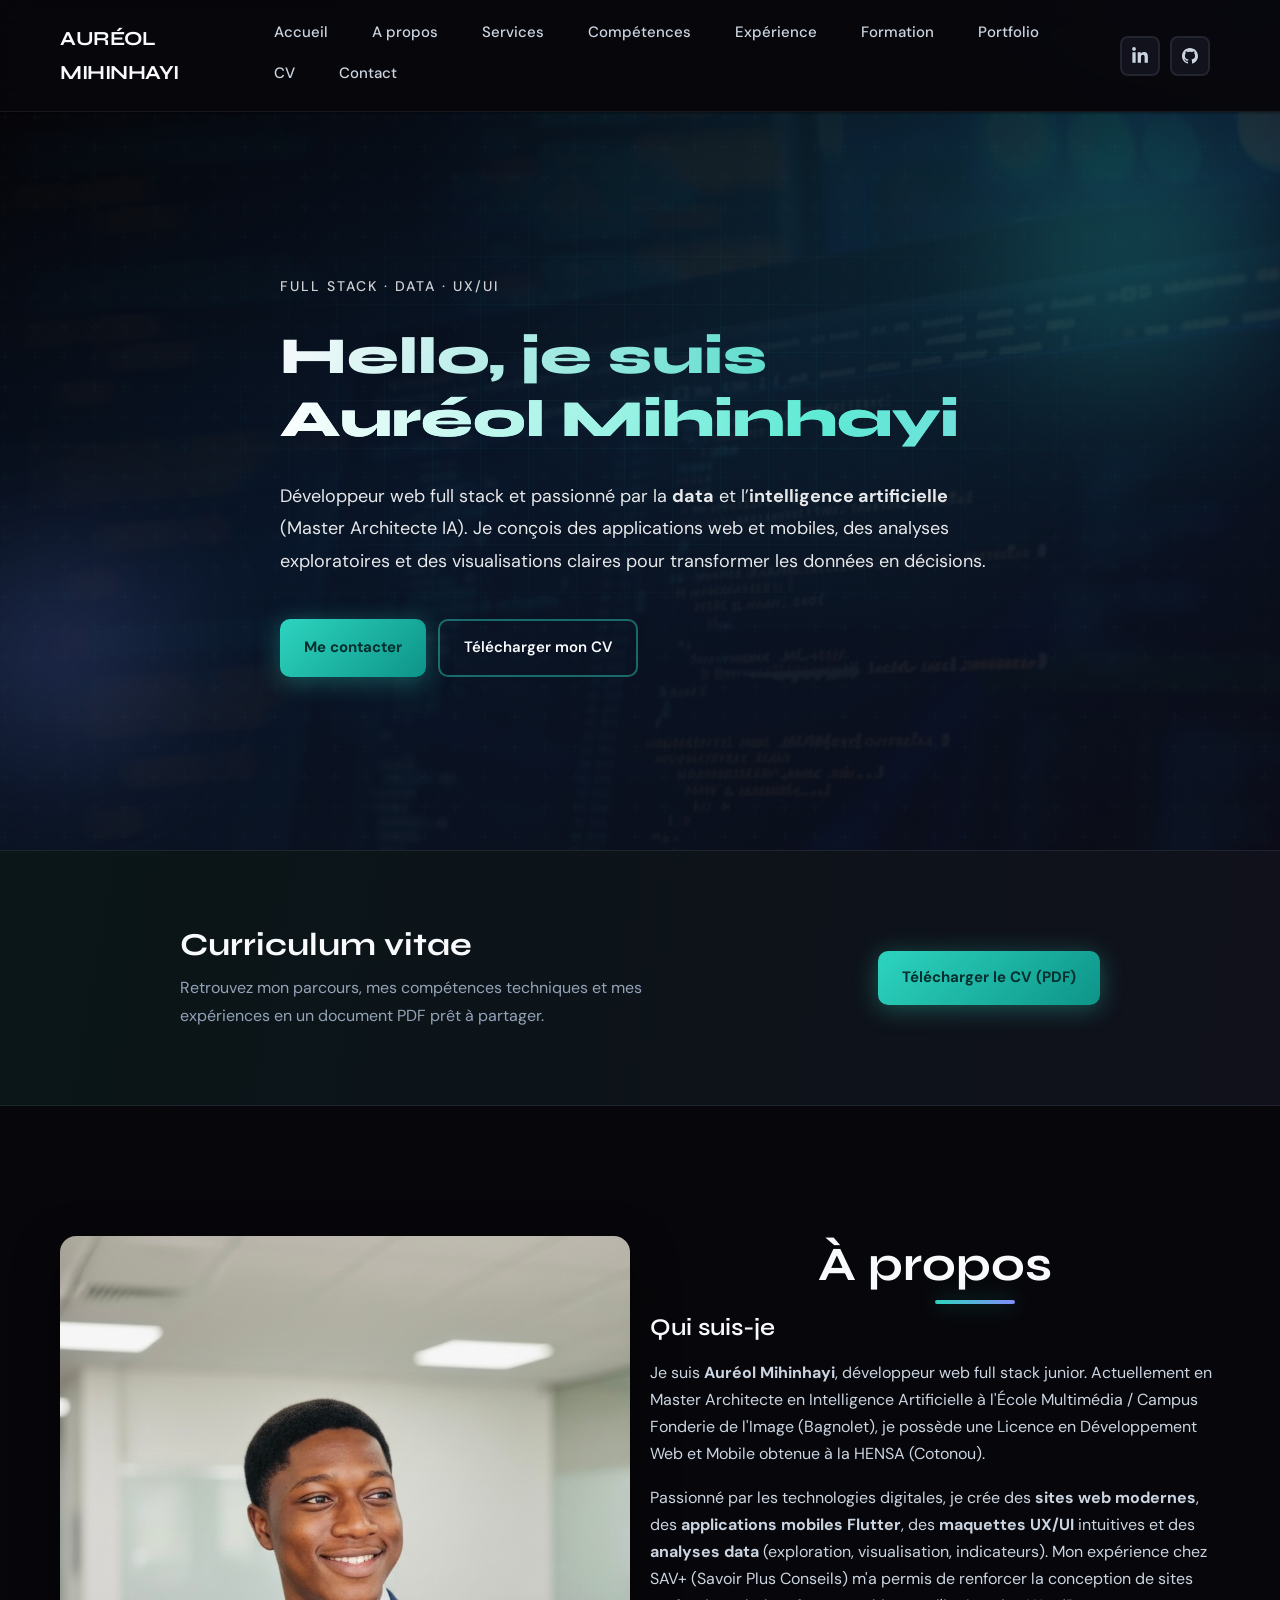
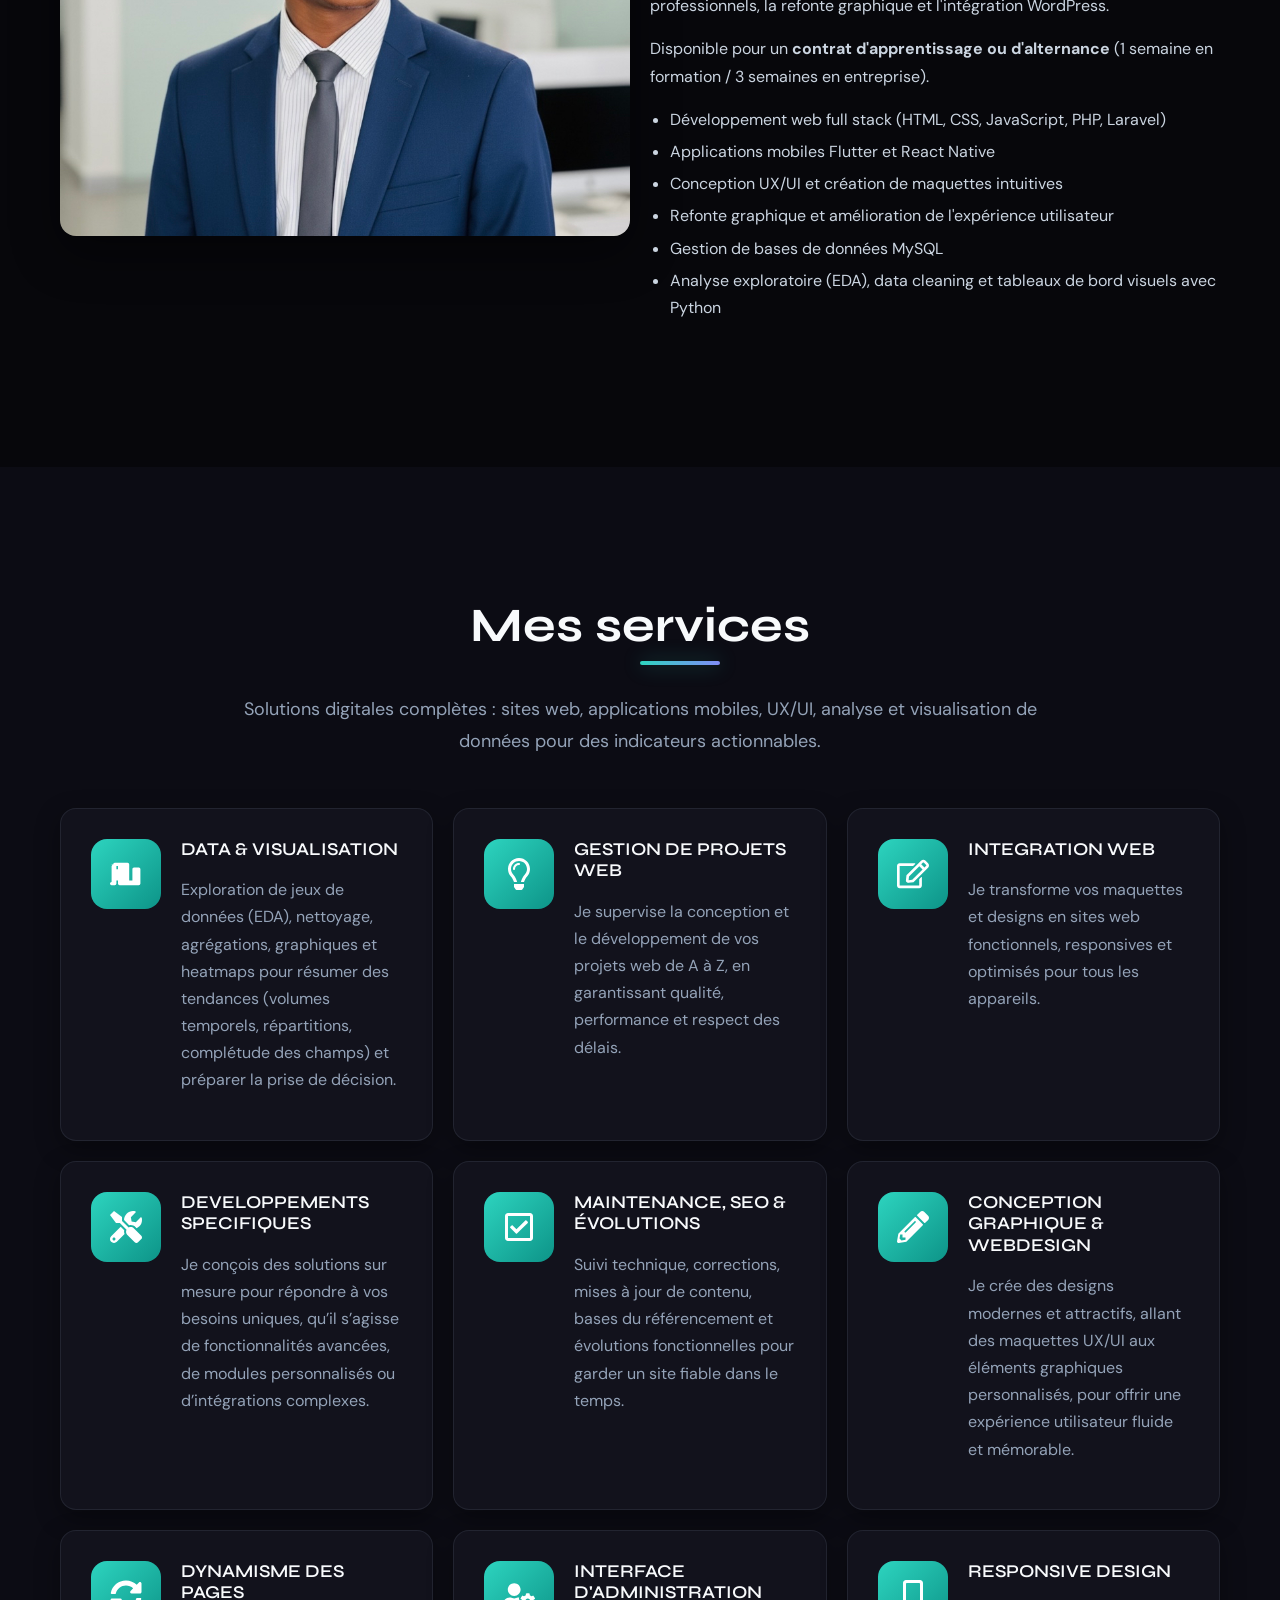
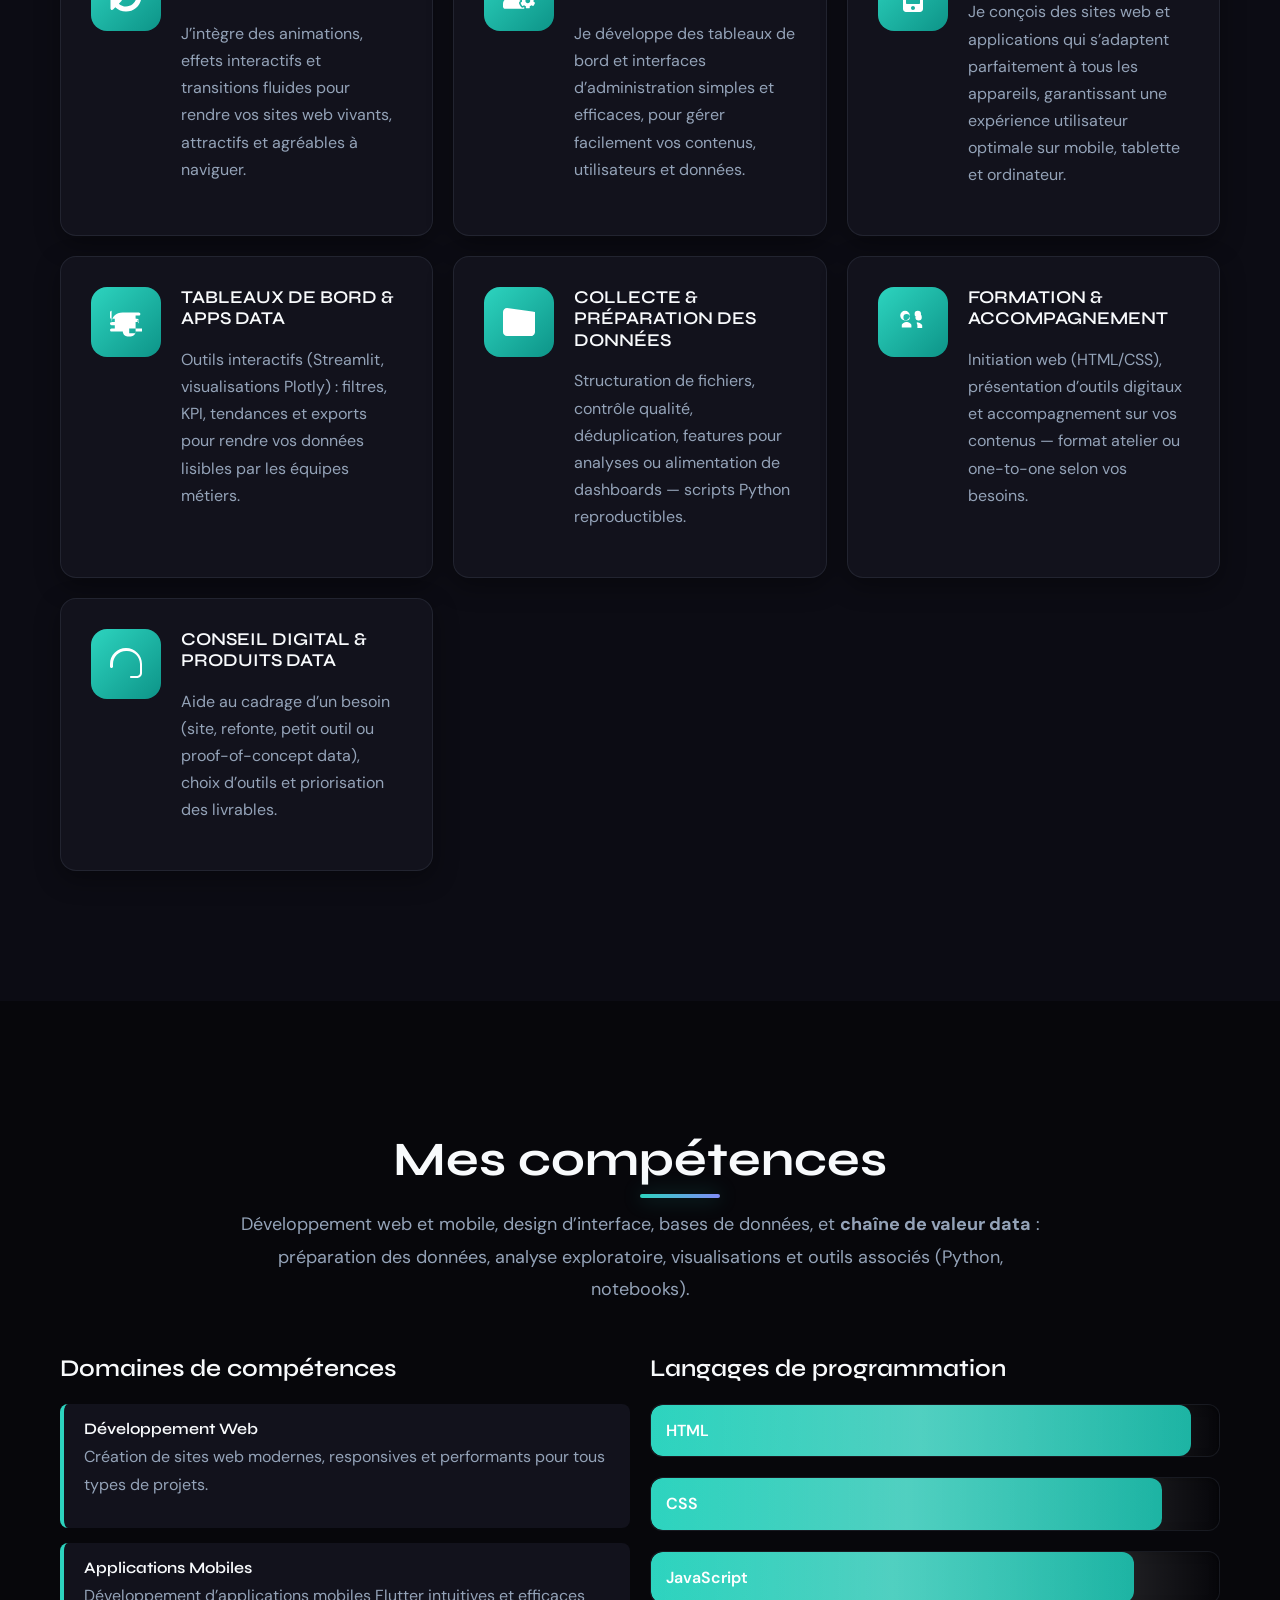
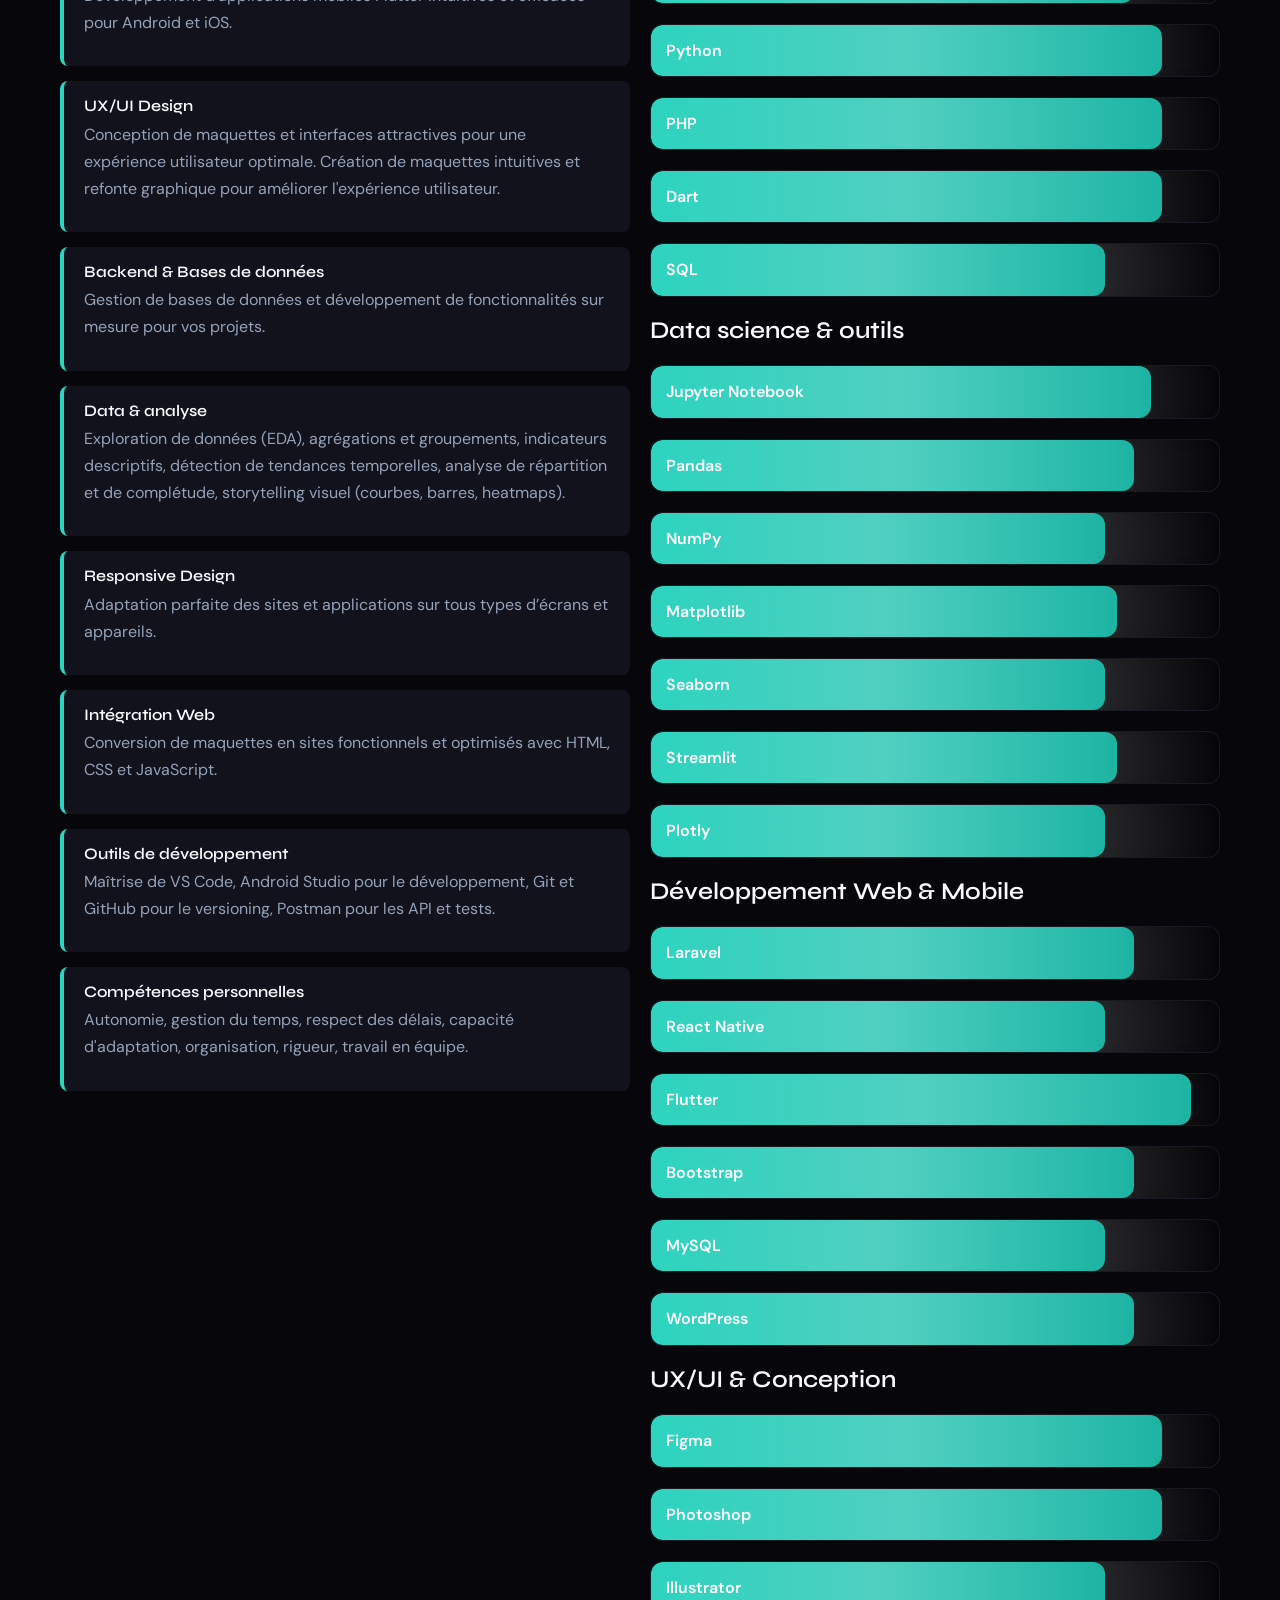
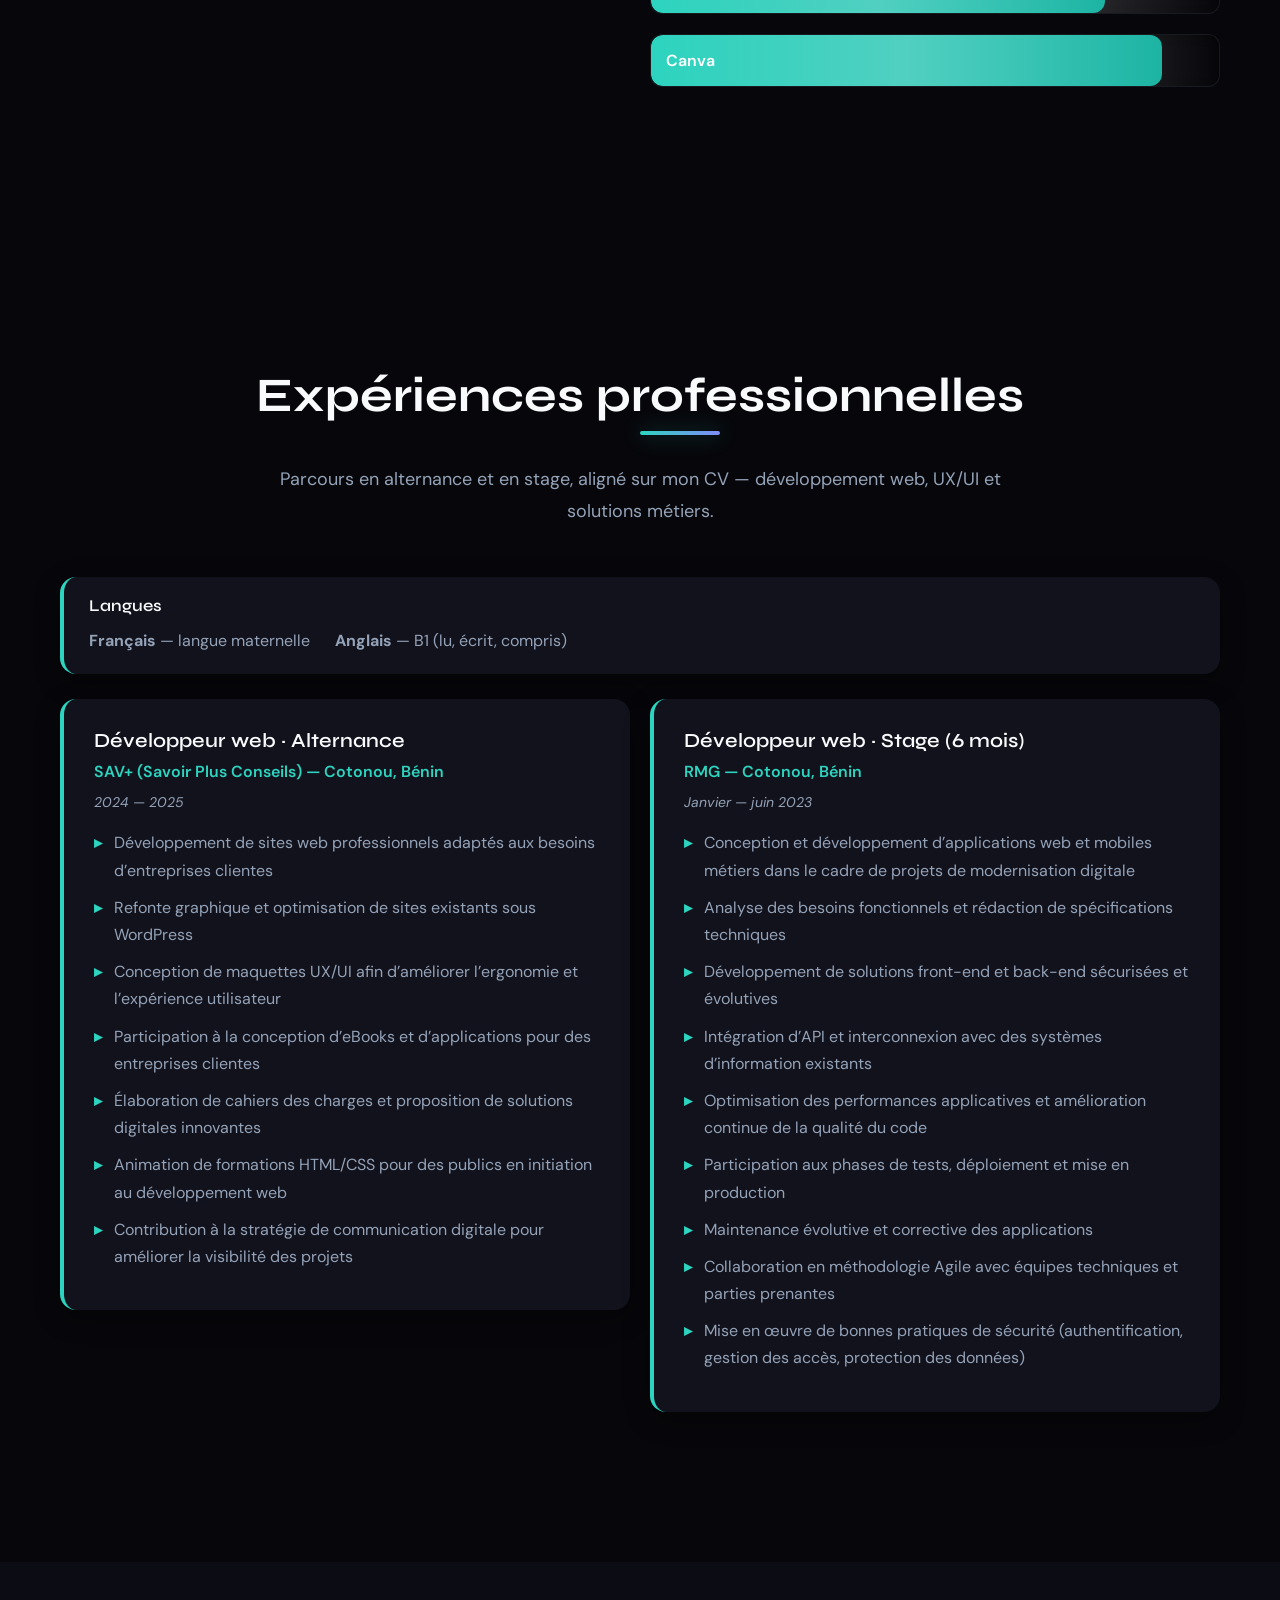
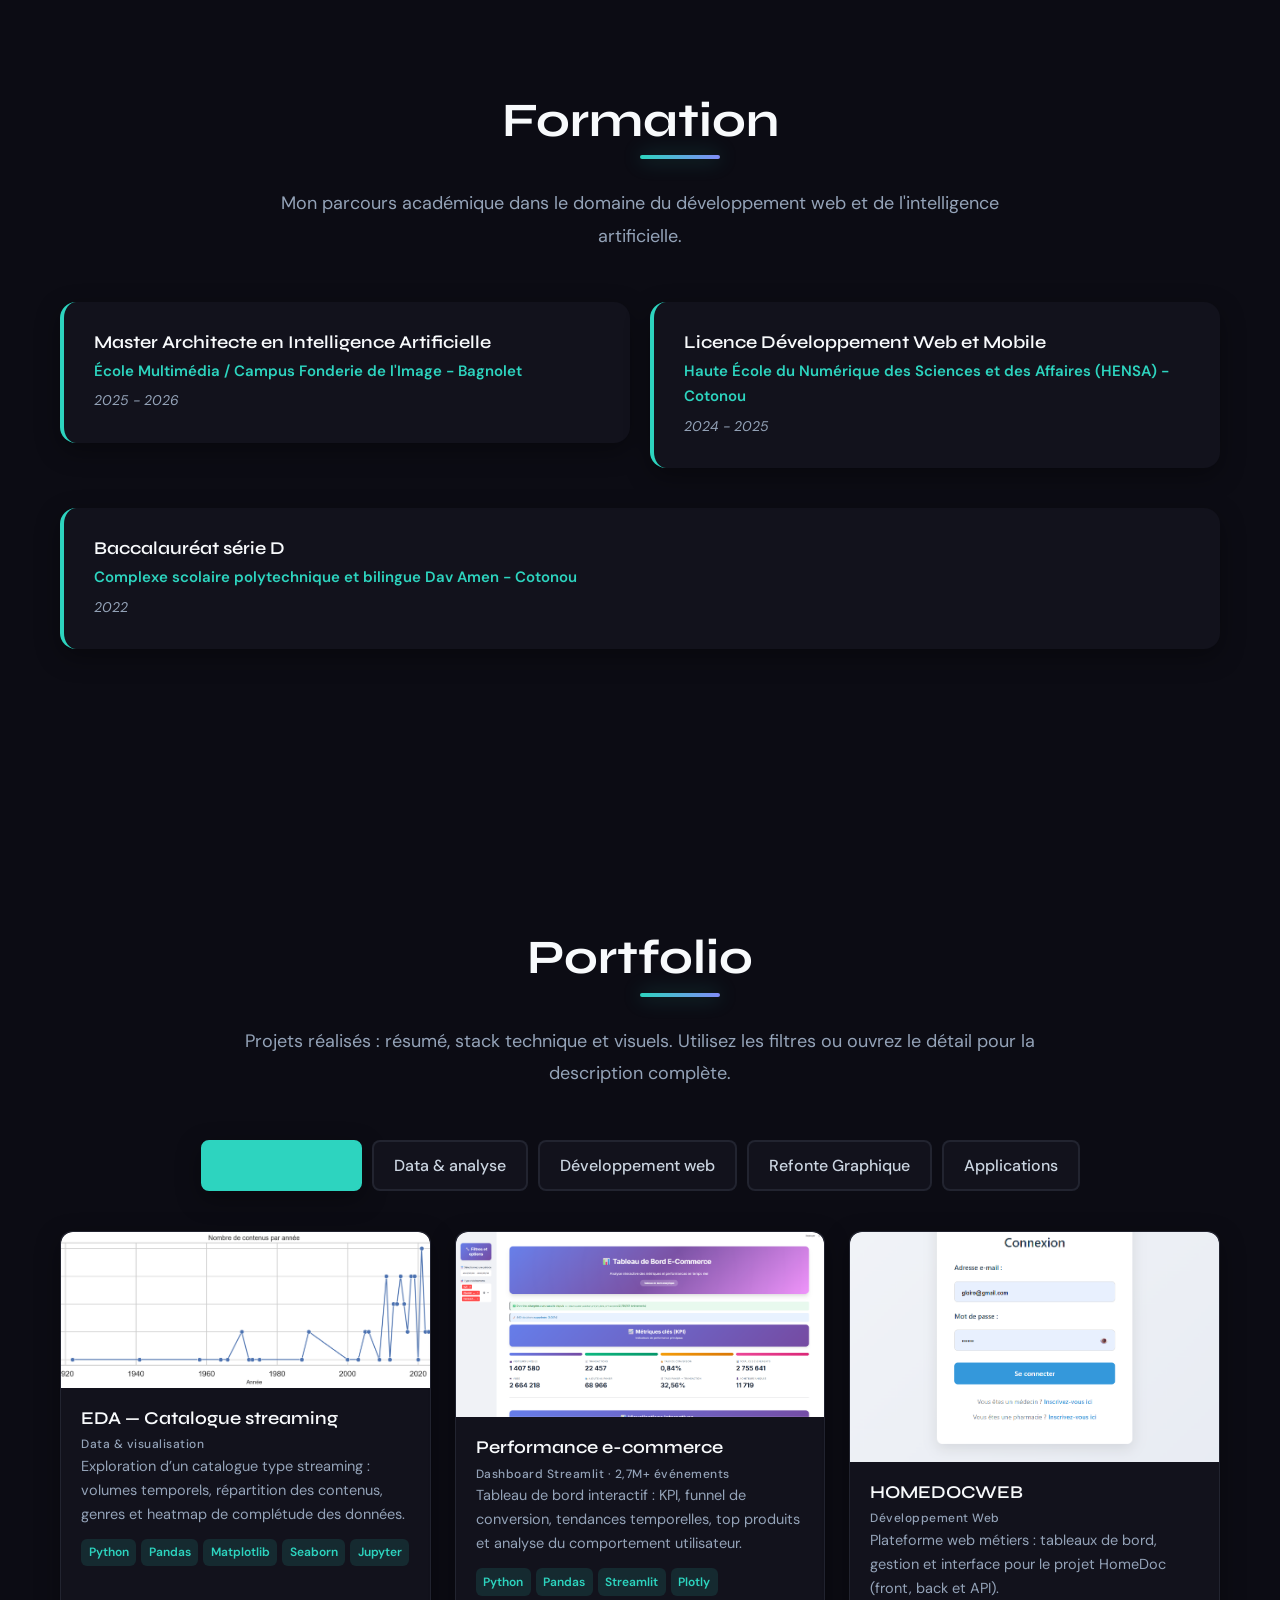
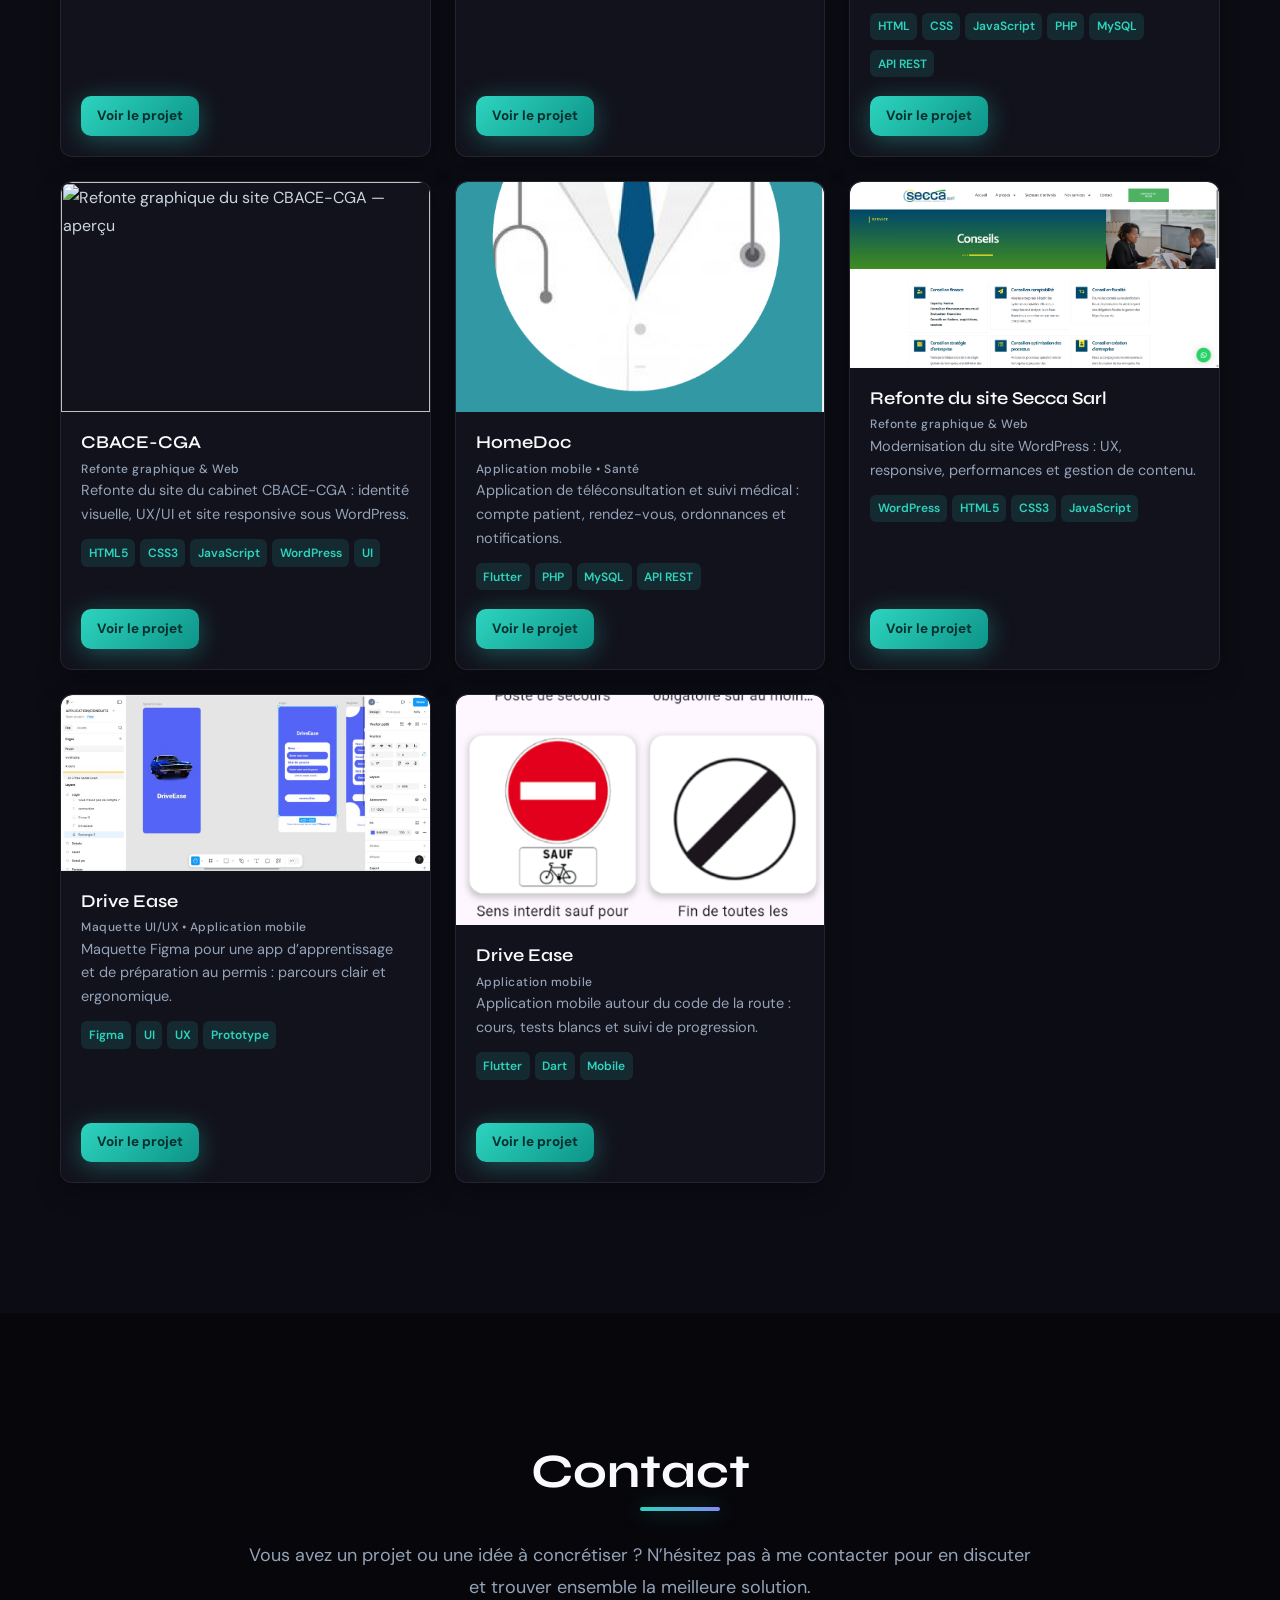
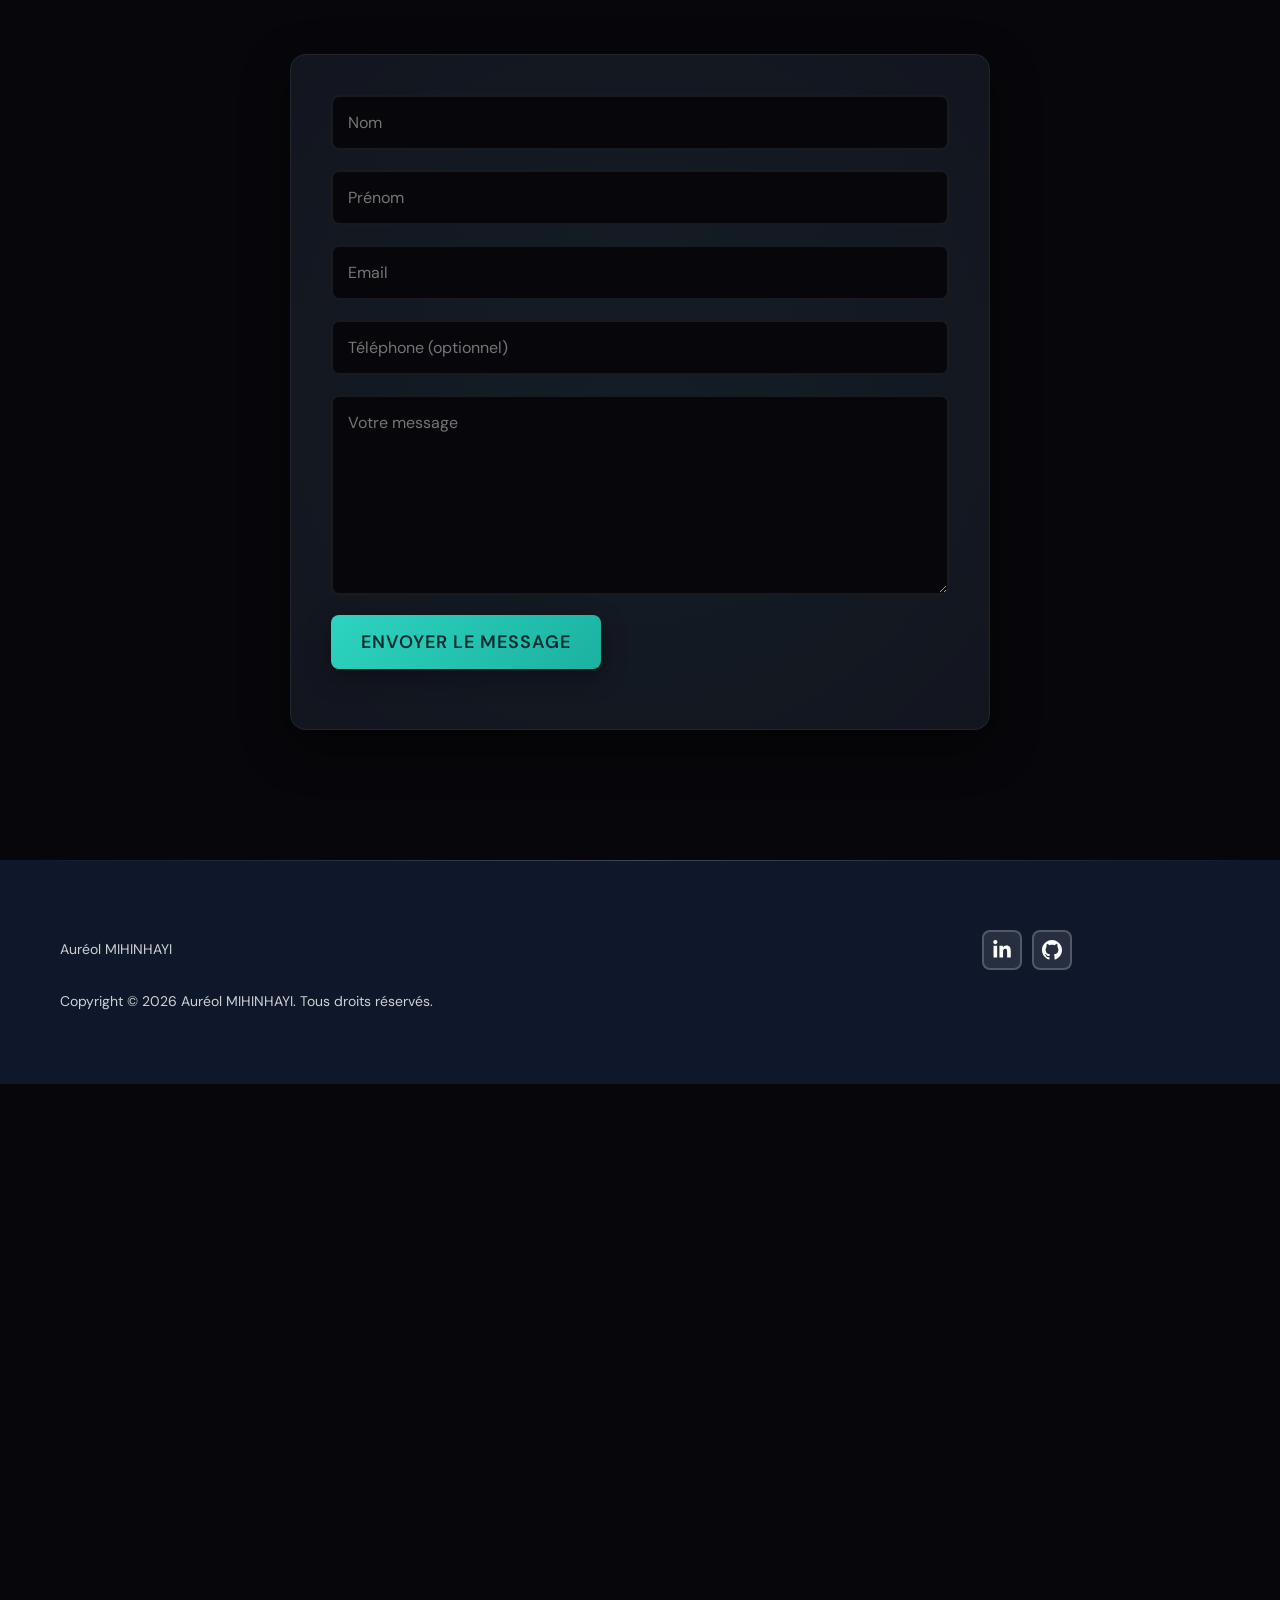
==== commit 14ecd124: "Portfolio: pages projet dédiées (project.html) et grille cartes Co-authored-by: Cursor <cursoragent@" ====
--- a/index.html
+++ b/index.html
@@ -607,7 +607,7 @@
       </ul>
       <div class="portfolio-list">
         <div class="grid__item portfolio-item animate-on-scroll fade-in-up">
-          <div class="card card--row" data-category="data">
+          <div class="card card--project" data-category="data">
             <img src="./img/01_volume_par_annee.png" loading="lazy" width="365" height="243"
               alt="Visualisation du volume de contenus par année" class="card__image portfolio-image card__thumb">
             <div class="card__inner">
@@ -617,7 +617,7 @@
               <ul class="card__tags" aria-label="Technologies">
                 <li>Python</li><li>Pandas</li><li>Matplotlib</li><li>Seaborn</li><li>Jupyter</li>
               </ul>
-              <a href="#" class="card__link btn btn--primary btn--sm" data-id="modal-data-catalog">Voir le projet</a>
+              <a href="./project.html?id=data-catalog" class="card__page-link btn btn--primary btn--sm">Voir le projet</a>
             </div>
           </div>
           <div class="modal" id="modal-data-catalog">
@@ -659,7 +659,7 @@
           </div>
         </div>
         <div class="grid__item portfolio-item animate-on-scroll fade-in-up">
-          <div class="card card--row" data-category="data">
+          <div class="card card--project" data-category="data">
             <img src="./img/ecommerce/ecom-tableau-de-bord-kpi.png" loading="lazy" width="365" height="243"
               alt="Tableau de bord e-commerce avec KPI et filtres Streamlit" class="card__image portfolio-image card__thumb">
             <div class="card__inner">
@@ -669,7 +669,7 @@
               <ul class="card__tags" aria-label="Technologies">
                 <li>Python</li><li>Pandas</li><li>Streamlit</li><li>Plotly</li>
               </ul>
-              <a href="#" class="card__link btn btn--primary btn--sm" data-id="modal-ecommerce-dashboard">Voir le projet</a>
+              <a href="./project.html?id=ecommerce-dashboard" class="card__page-link btn btn--primary btn--sm">Voir le projet</a>
             </div>
           </div>
           <div class="modal" id="modal-ecommerce-dashboard">
@@ -724,7 +724,7 @@
           </div>
         </div>
         <div class="grid__item portfolio-item animate-on-scroll fade-in-up">
-          <div class="card card--row" data-category="web">
+          <div class="card card--project" data-category="web">
             <img src="./img/homedocweb1.png" loading="lazy" width="365" height="243"
               alt="projet de la ville" class="card__image portfolio-image card__thumb">
             <div class="card__inner">
@@ -734,7 +734,7 @@
               <ul class="card__tags" aria-label="Technologies">
                 <li>HTML</li><li>CSS</li><li>JavaScript</li><li>PHP</li><li>MySQL</li><li>API REST</li>
               </ul>
-              <a href="#" class="card__link btn btn--primary btn--sm" data-id="modal-1">Voir le projet</a>
+              <a href="./project.html?id=homedoc-web" class="card__page-link btn btn--primary btn--sm">Voir le projet</a>
             </div>
           </div>
           <div class="modal" id="modal-1">
@@ -808,7 +808,7 @@
         </div>
    <div class="grid__item portfolio-item animate-on-scroll fade-in-up">
   <!-- Carte projet -->
-  <div class="card card--row" data-category="design">
+  <div class="card card--project" data-category="design">
     <img
       src="./img/cbace-1.svg"
       loading="lazy"
@@ -825,7 +825,7 @@
       <ul class="card__tags" aria-label="Technologies">
         <li>HTML5</li><li>CSS3</li><li>JavaScript</li><li>WordPress</li><li>UI</li>
       </ul>
-      <a href="#" class="card__link btn btn--primary btn--sm" data-id="modal-cbace">Voir le projet</a>
+      <a href="./project.html?id=cbace-cga" class="card__page-link btn btn--primary btn--sm">Voir le projet</a>
     </div>
   </div>
 
@@ -891,7 +891,7 @@
 
         <div class="grid__item portfolio-item animate-on-scroll fade-in-up">
   <!-- Carte projet -->
-  <div class="card card--row" data-category="app">
+  <div class="card card--project" data-category="app">
     <img
       src="./img/homedoc.png"
       loading="lazy"
@@ -908,7 +908,7 @@
       <ul class="card__tags" aria-label="Technologies">
         <li>Flutter</li><li>PHP</li><li>MySQL</li><li>API REST</li>
       </ul>
-      <a href="#" class="card__link btn btn--primary btn--sm" data-id="modal-homedoc">Voir le projet</a>
+      <a href="./project.html?id=homedoc-app" class="card__page-link btn btn--primary btn--sm">Voir le projet</a>
     </div>
   </div>
 
@@ -999,7 +999,7 @@
 
   <div class="grid__item portfolio-item animate-on-scroll fade-in-up">
   <!-- Carte projet -->
-  <div class="card card--row" data-category="web">
+  <div class="card card--project" data-category="web">
     <img
       src="./img/secca sarl2.png"
       loading="lazy"
@@ -1016,7 +1016,7 @@
       <ul class="card__tags" aria-label="Technologies">
         <li>WordPress</li><li>HTML5</li><li>CSS3</li><li>JavaScript</li>
       </ul>
-      <a href="#" class="card__link btn btn--primary btn--sm" data-id="modal-secca">Voir le projet</a>
+      <a href="./project.html?id=secca-sarl" class="card__page-link btn btn--primary btn--sm">Voir le projet</a>
     </div>
   </div>
 
@@ -1094,7 +1094,7 @@
 
        <div class="grid__item portfolio-item animate-on-scroll fade-in-up">
   <!-- Carte projet -->
-  <div class="card card--row" data-category="design">
+  <div class="card card--project" data-category="design">
     <img
       src="./img/maquettedrivease1.jpg"
       loading="lazy"
@@ -1111,7 +1111,7 @@
       <ul class="card__tags" aria-label="Technologies">
         <li>Figma</li><li>UI</li><li>UX</li><li>Prototype</li>
       </ul>
-      <a href="#" class="card__link btn btn--primary btn--sm" data-id="modal-drive-ease">Voir le projet</a>
+      <a href="./project.html?id=drive-ease-maquette" class="card__page-link btn btn--primary btn--sm">Voir le projet</a>
     </div>
   </div>
 
@@ -1191,7 +1191,7 @@
 
         <div class="grid__item portfolio-item animate-on-scroll fade-in-up">
   <!-- Carte projet -->
-  <div class="card card--row" data-category="app">
+  <div class="card card--project" data-category="app">
     <img
       src="./img/driveease1.png"
       loading="lazy"
@@ -1208,7 +1208,7 @@
       <ul class="card__tags" aria-label="Technologies">
         <li>Flutter</li><li>Dart</li><li>Mobile</li>
       </ul>
-      <a href="#" class="card__link btn btn--primary btn--sm" data-id="modal-drive-ease-app">Voir le projet</a>
+      <a href="./project.html?id=drive-ease-app" class="card__page-link btn btn--primary btn--sm">Voir le projet</a>
     </div>
   </div>
 
--- a/css/global.css
+++ b/css/global.css
@@ -1434,14 +1434,14 @@
 }
 
 .portfolio-list {
-  display: flex;
-  flex-direction: column;
+  display: grid;
+  grid-template-columns: 1fr;
   gap: 2rem;
 }
 
 .portfolio .portfolio-list > .grid__item {
-  flex: 1 1 100%;
   max-width: 100%;
+  width: 100%;
 }
 
 .portfolio .portfolio-item {
@@ -1541,36 +1541,34 @@
 }
 
 /* Portfolio — cartes en ligne (aperçu + texte) */
-.card.card--row {
-  display: grid;
-  grid-template-columns: minmax(160px, 280px) 1fr;
-  align-items: stretch;
+.card.card--project {
+  display: flex;
+  flex-direction: column;
+  height: 100%;
   text-transform: none;
-  gap: 0;
-}
-
-.card.card--row .card__thumb {
+}
+
+.card.card--project .card__thumb {
   width: 100%;
-  height: 100%;
-  min-height: 200px;
-  max-height: 320px;
+  height: 230px;
   object-fit: cover;
   object-position: center;
-  border-radius: 12px 0 0 12px;
+  border-radius: 12px 12px 0 0;
   margin: 0;
 }
 
-.card.card--row .card__inner {
+.card.card--project .card__inner {
   display: flex;
   flex-direction: column;
   align-items: flex-start;
-  justify-content: center;
-  padding: 2rem 2.4rem;
+  justify-content: flex-start;
+  padding: 2rem;
   text-align: left;
-}
-
-.card.card--row .card__title,
-.card.card--row .category {
+  height: 100%;
+}
+
+.card.card--project .card__title,
+.card.card--project .category {
   text-transform: none;
 }
 
@@ -1602,7 +1600,7 @@
   letter-spacing: 0;
 }
 
-.card.card--row .card__link.btn {
+.card__page-link.btn {
   margin-top: auto;
   text-decoration: none;
   text-transform: none;
@@ -1615,17 +1613,11 @@
 }
 
 @media screen and (max-width: 699px) {
-  .card.card--row {
-    grid-template-columns: 1fr;
-  }
-
-  .card.card--row .card__thumb {
-    min-height: 200px;
-    max-height: 240px;
-    border-radius: 12px 12px 0 0;
-  }
-
-  .card.card--row .card__inner {
+  .card.card--project .card__thumb {
+    height: 210px;
+  }
+
+  .card.card--project .card__inner {
     padding: 2rem 1.8rem;
   }
 }
@@ -1872,6 +1864,7 @@
 
 @media screen and (min-width: 750px) {
   .portfolio-list {
+    grid-template-columns: repeat(2, minmax(0, 1fr));
     gap: 2.4rem;
   }
 
@@ -1881,6 +1874,12 @@
 
   .modal .grid__item {
     max-width: 50%;
+  }
+}
+
+@media screen and (min-width: 1150px) {
+  .portfolio-list {
+    grid-template-columns: repeat(3, minmax(0, 1fr));
   }
 }
 
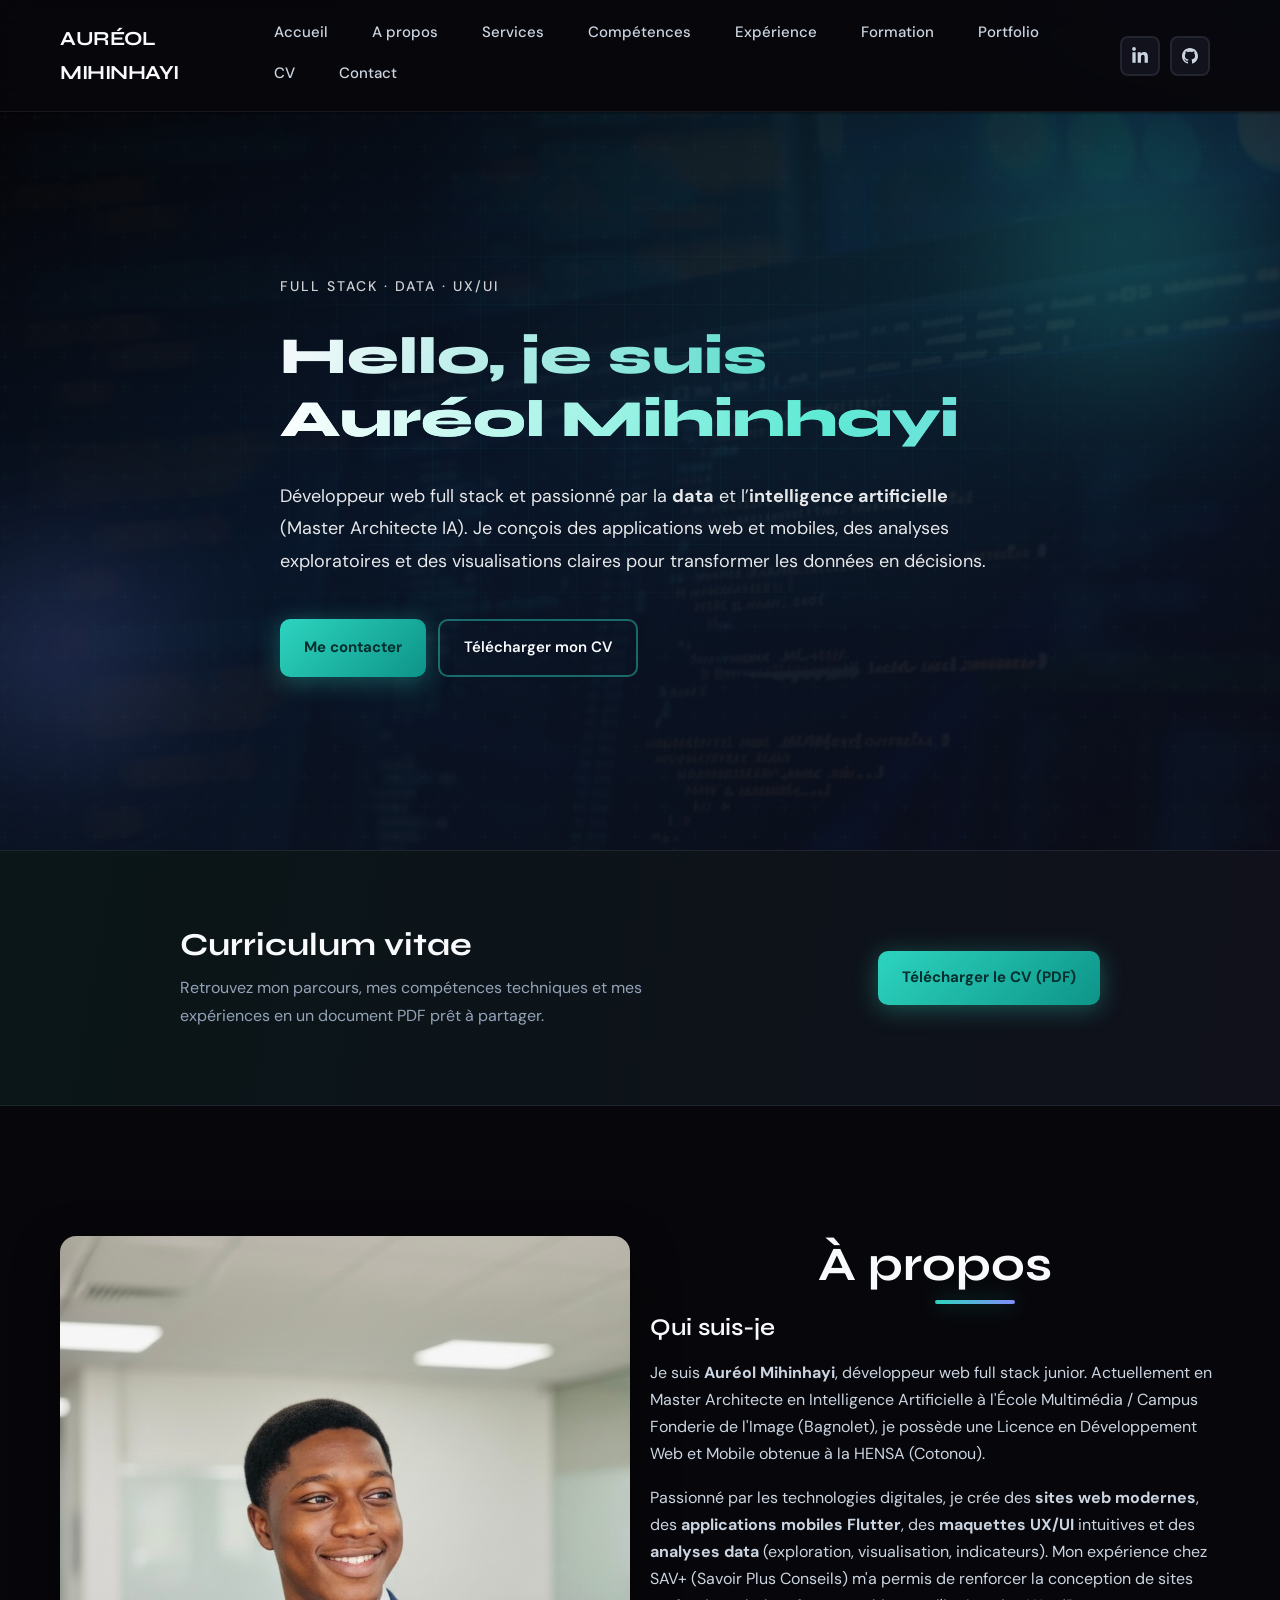
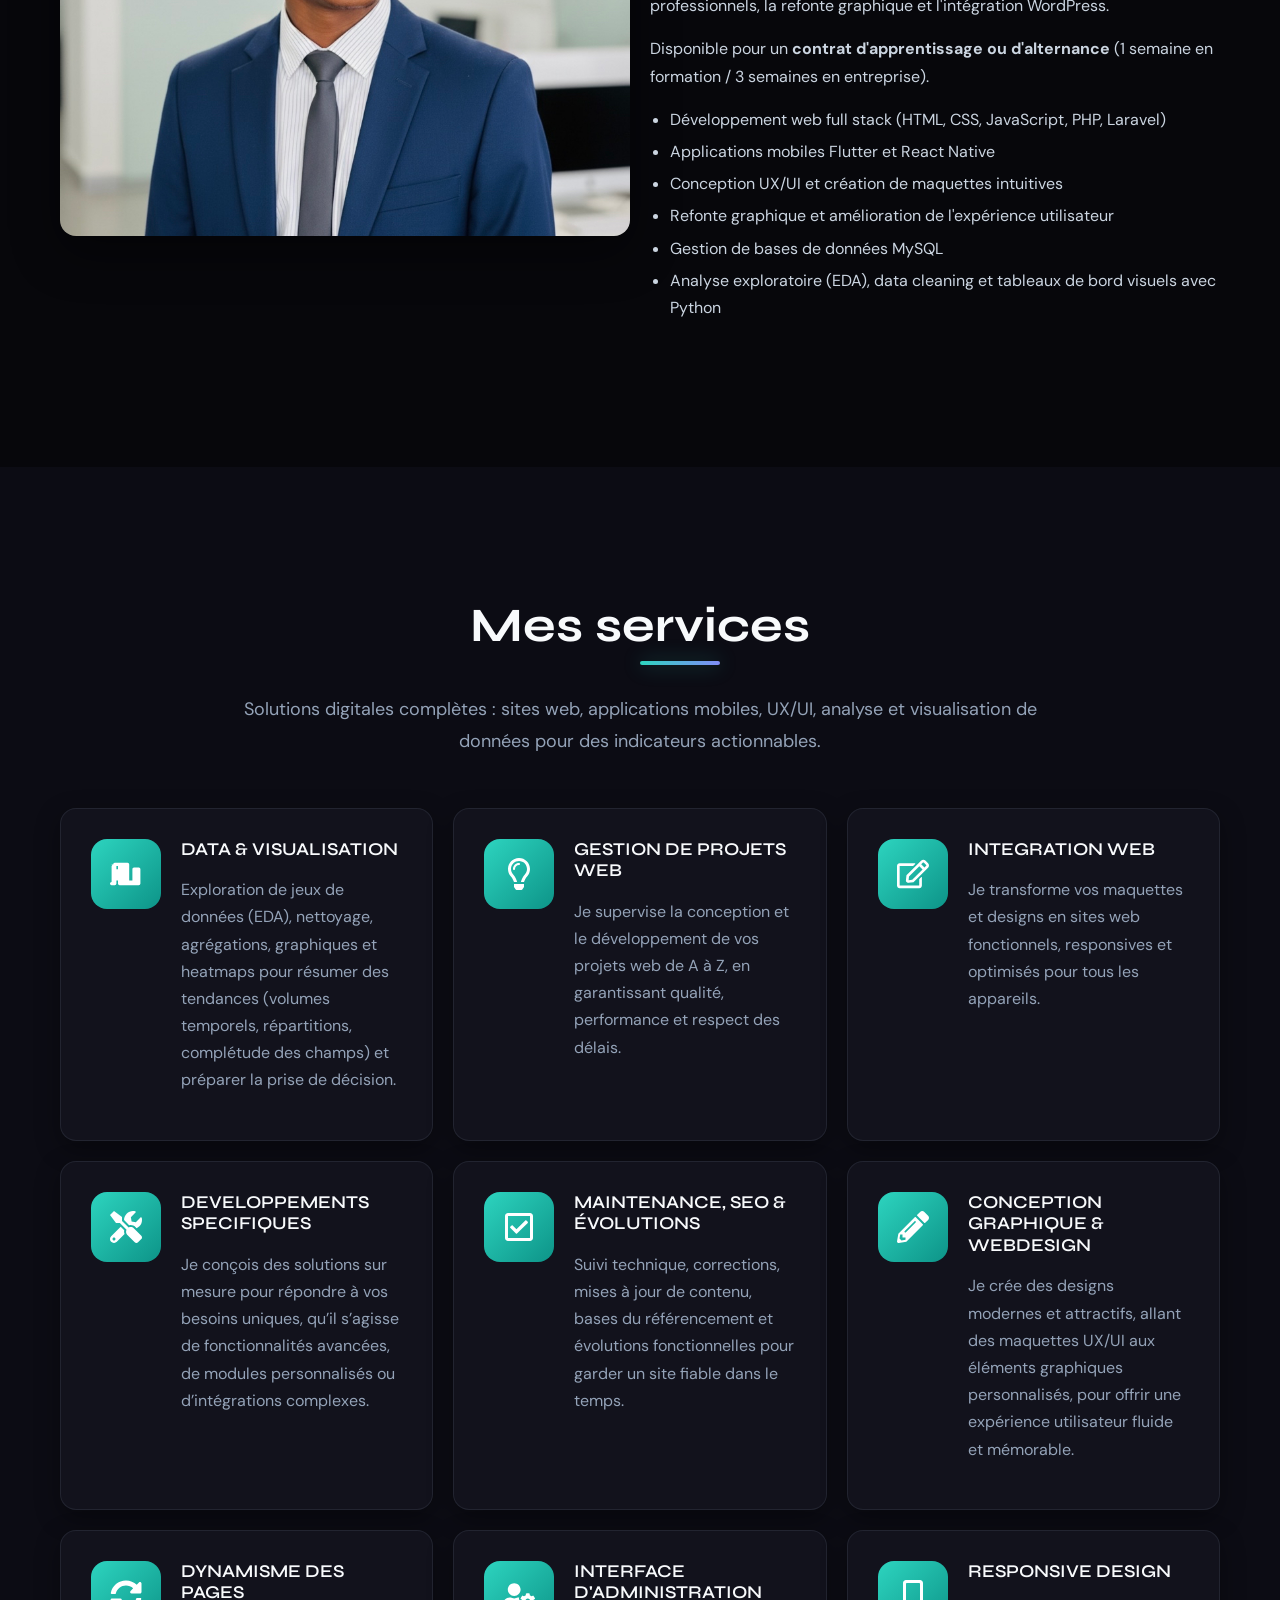
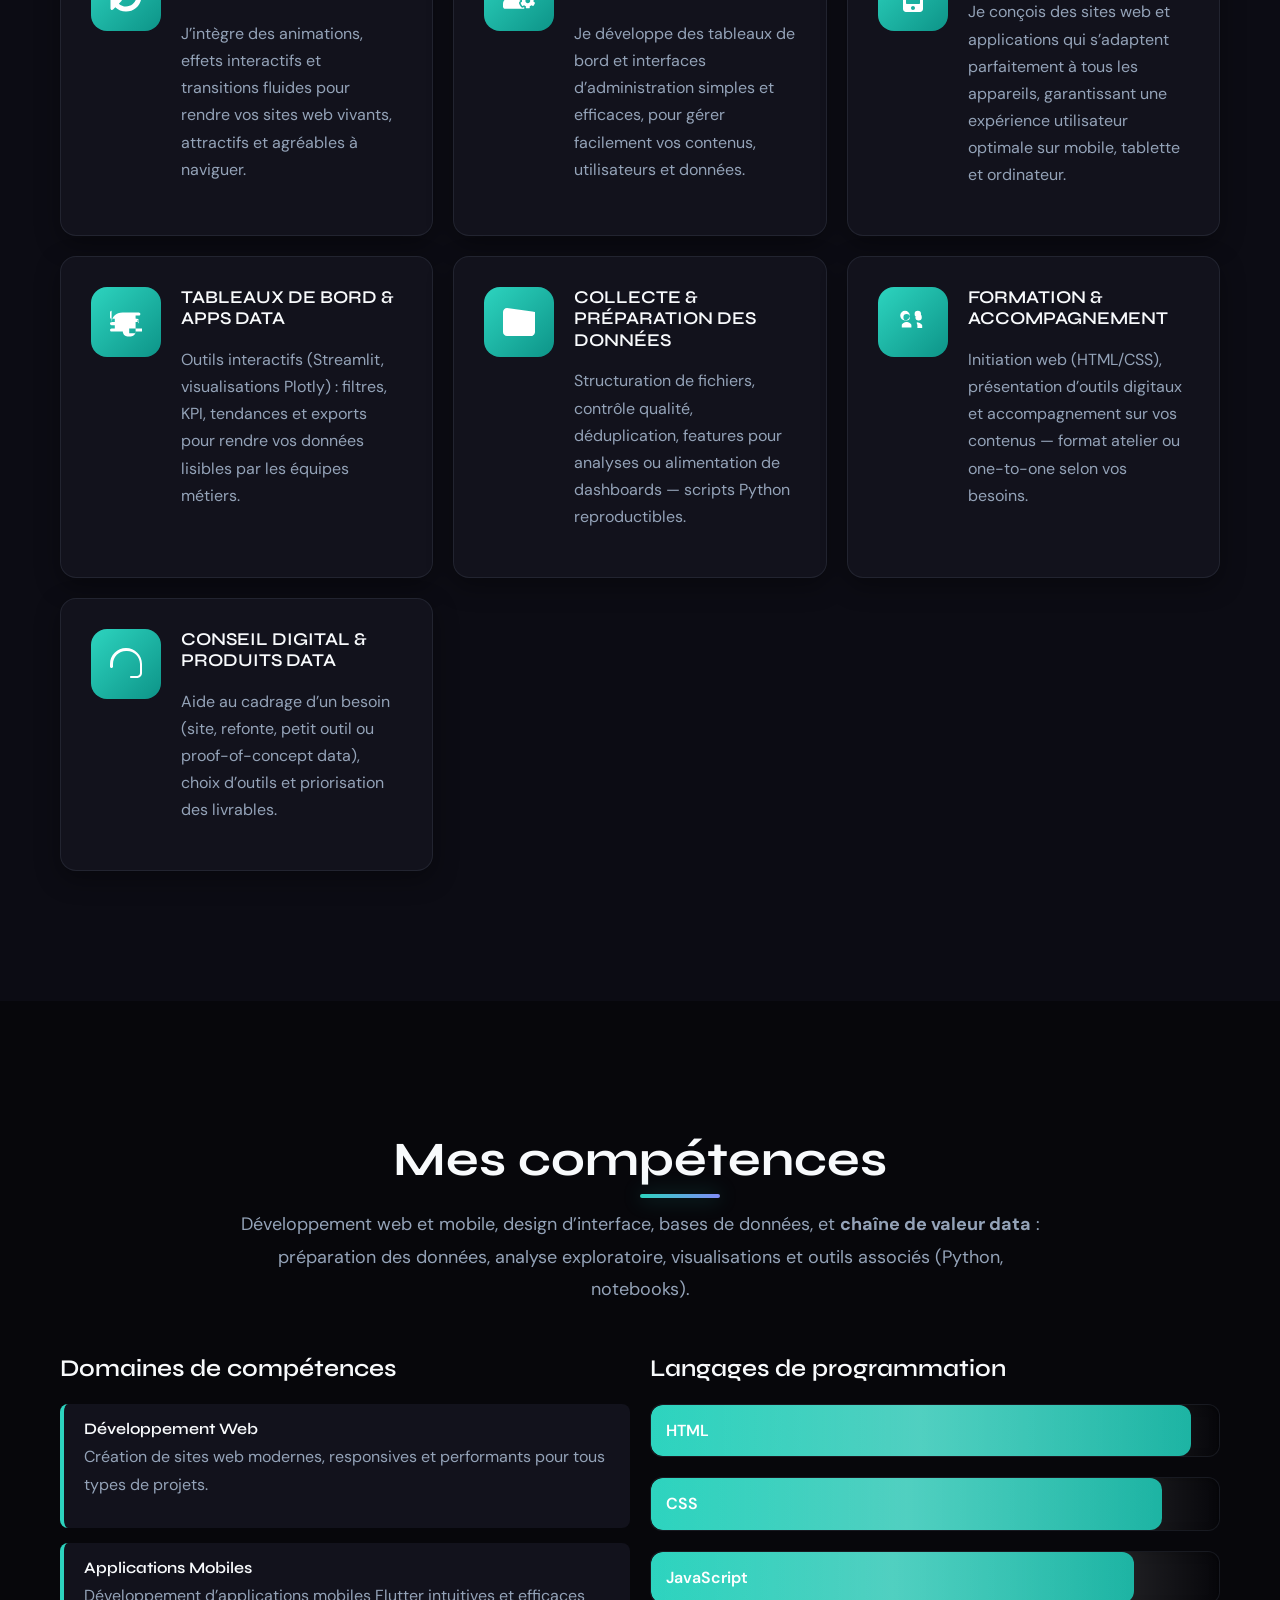
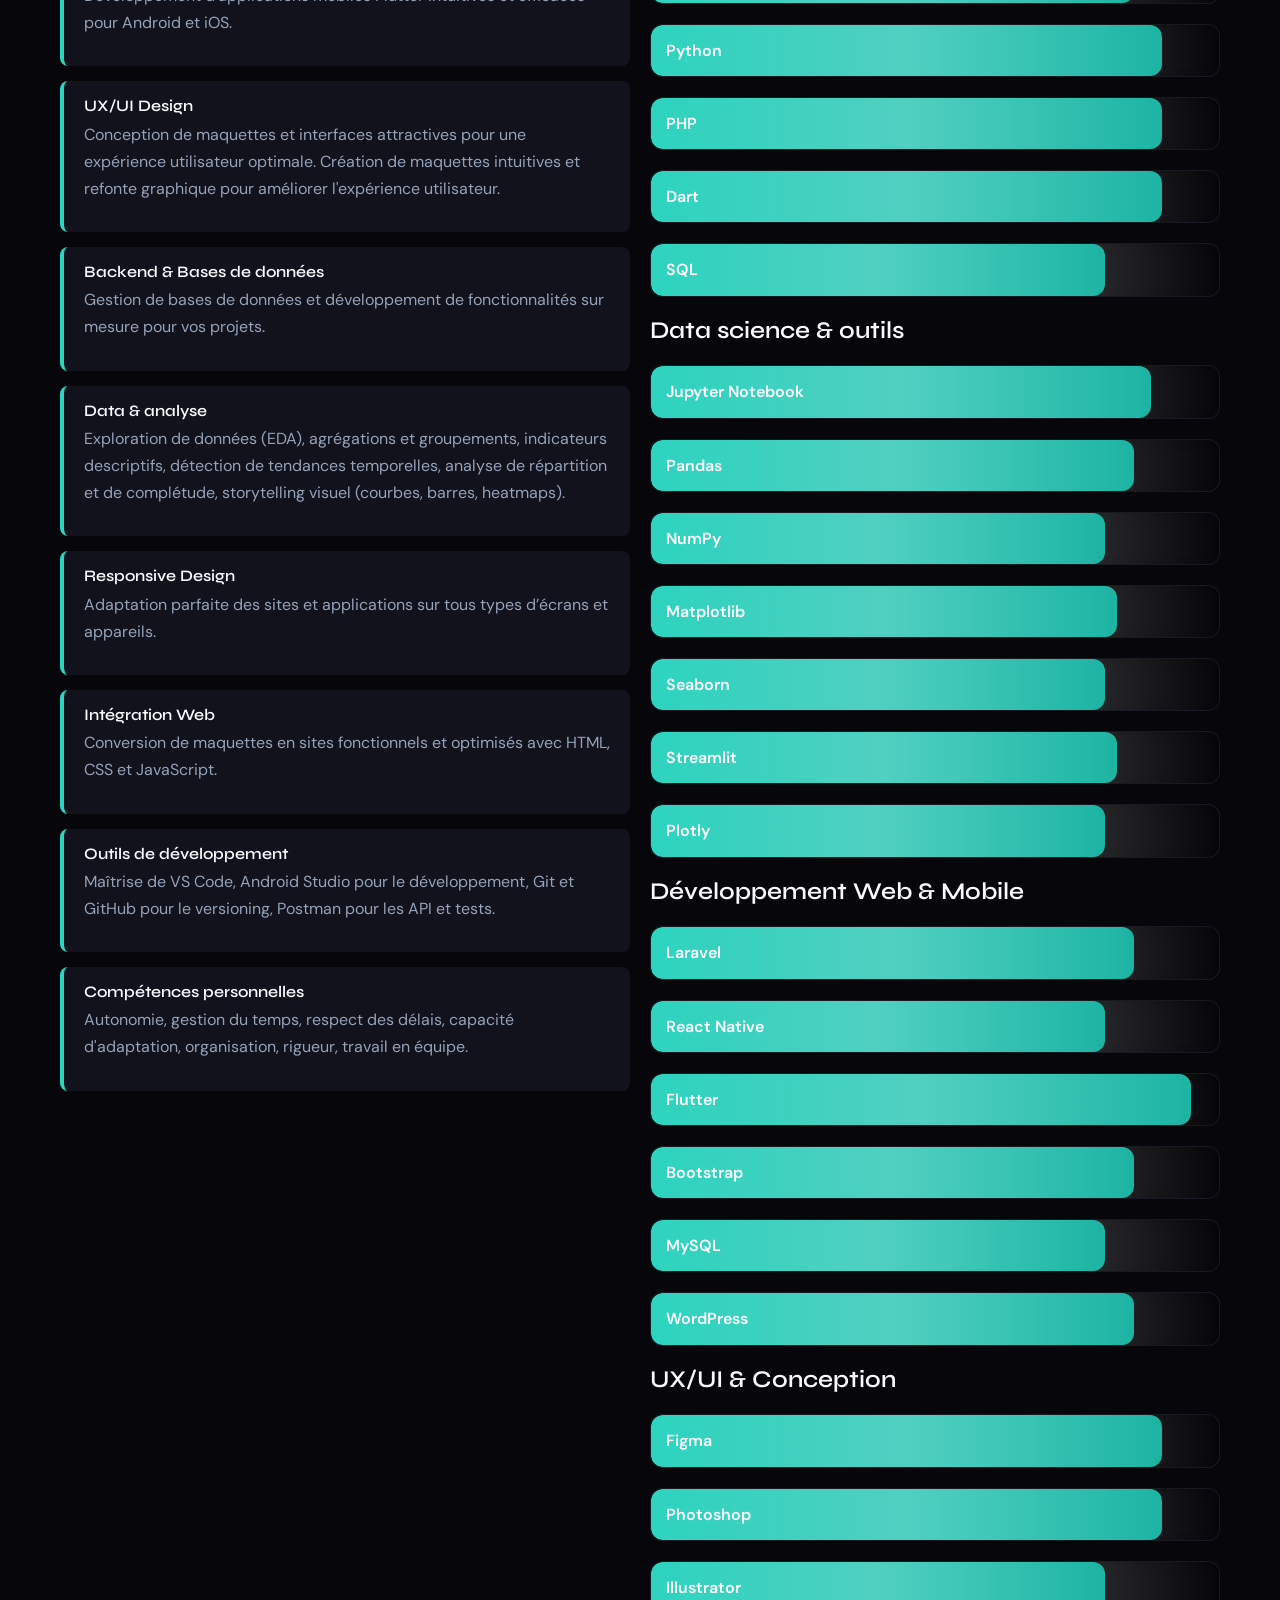
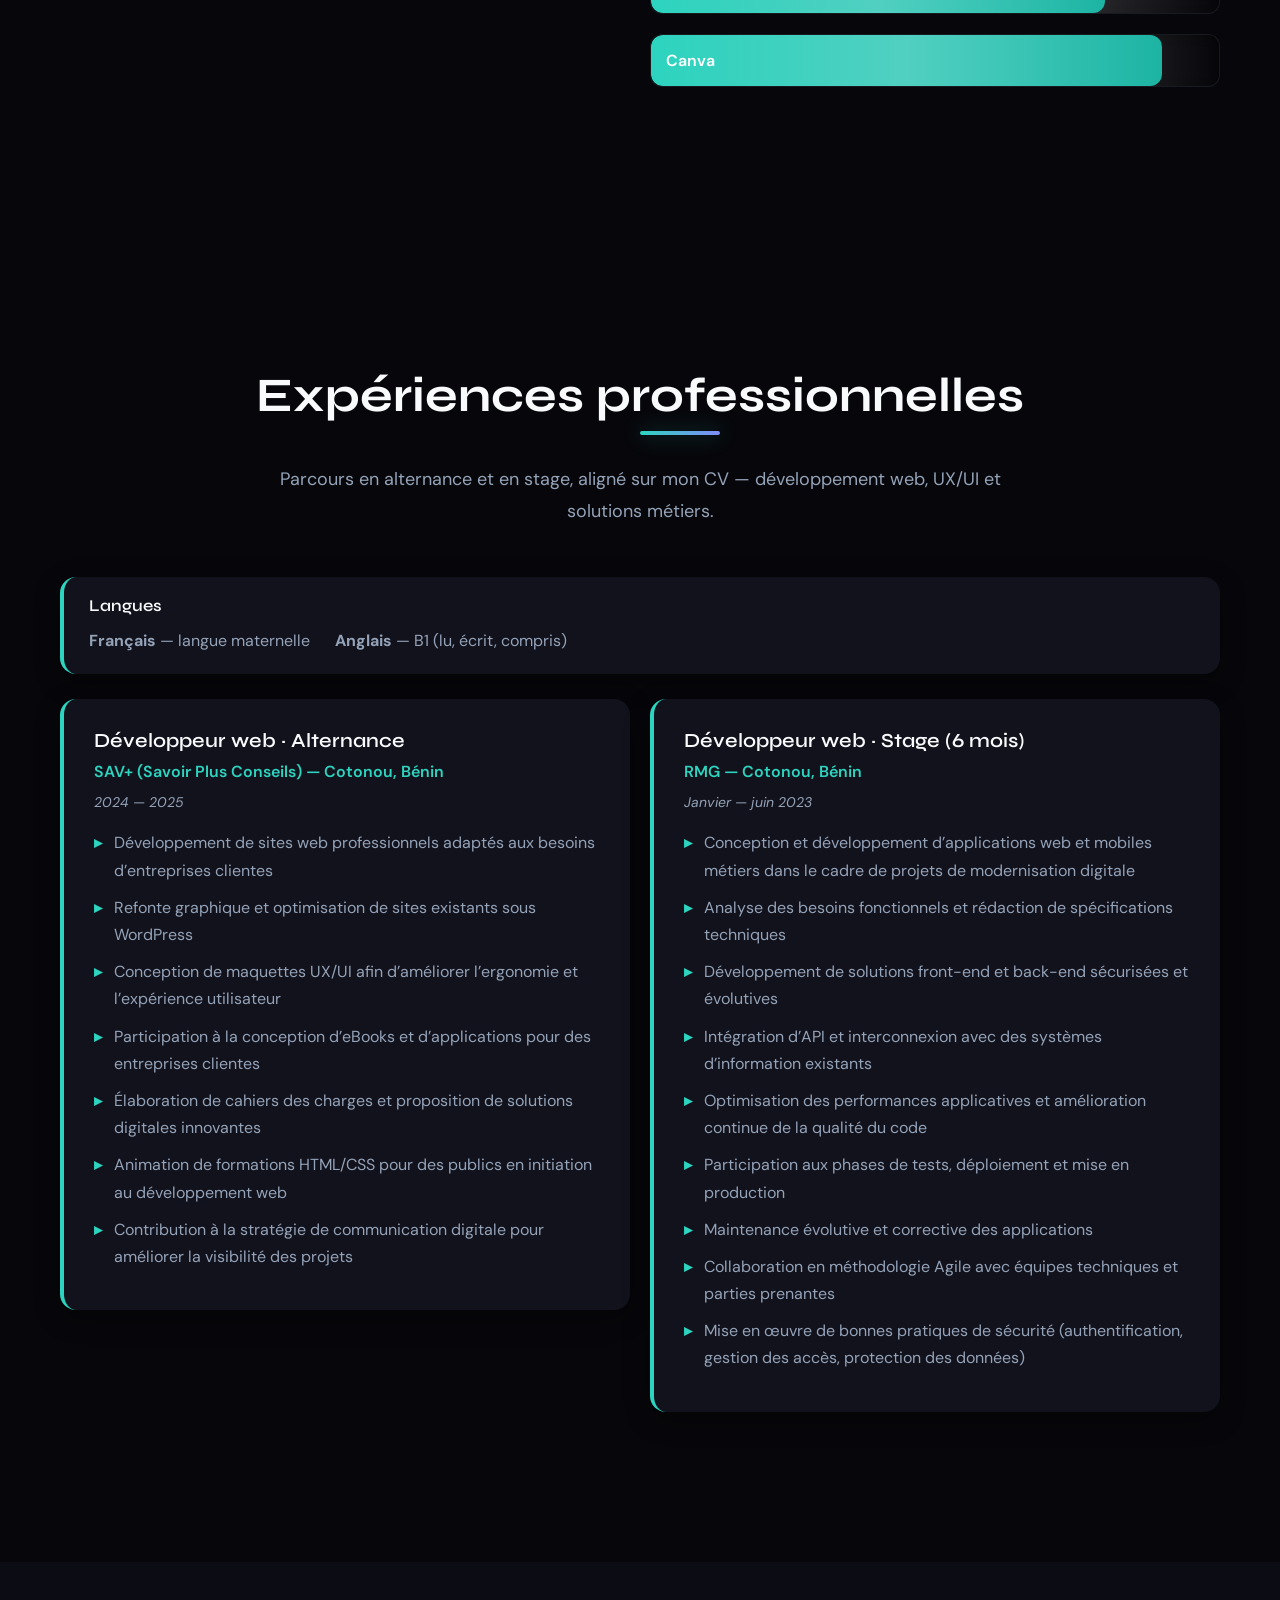
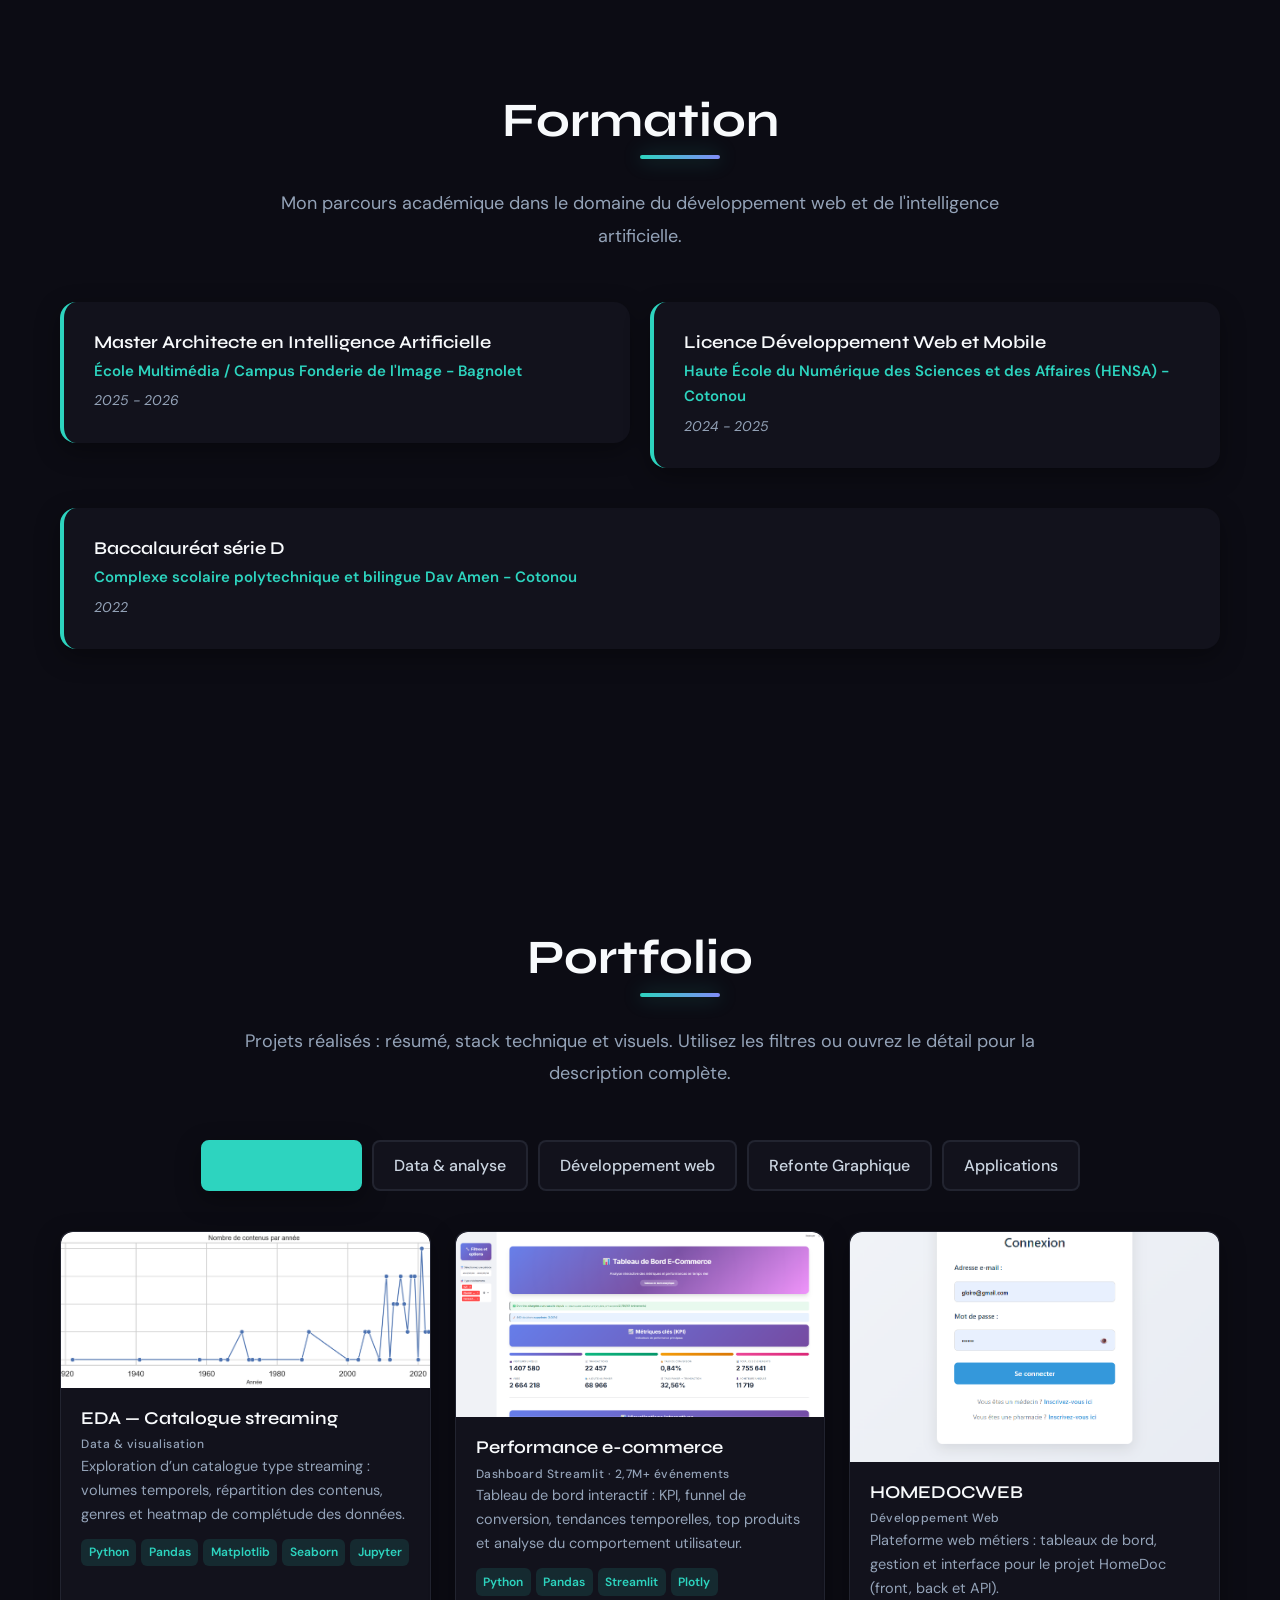
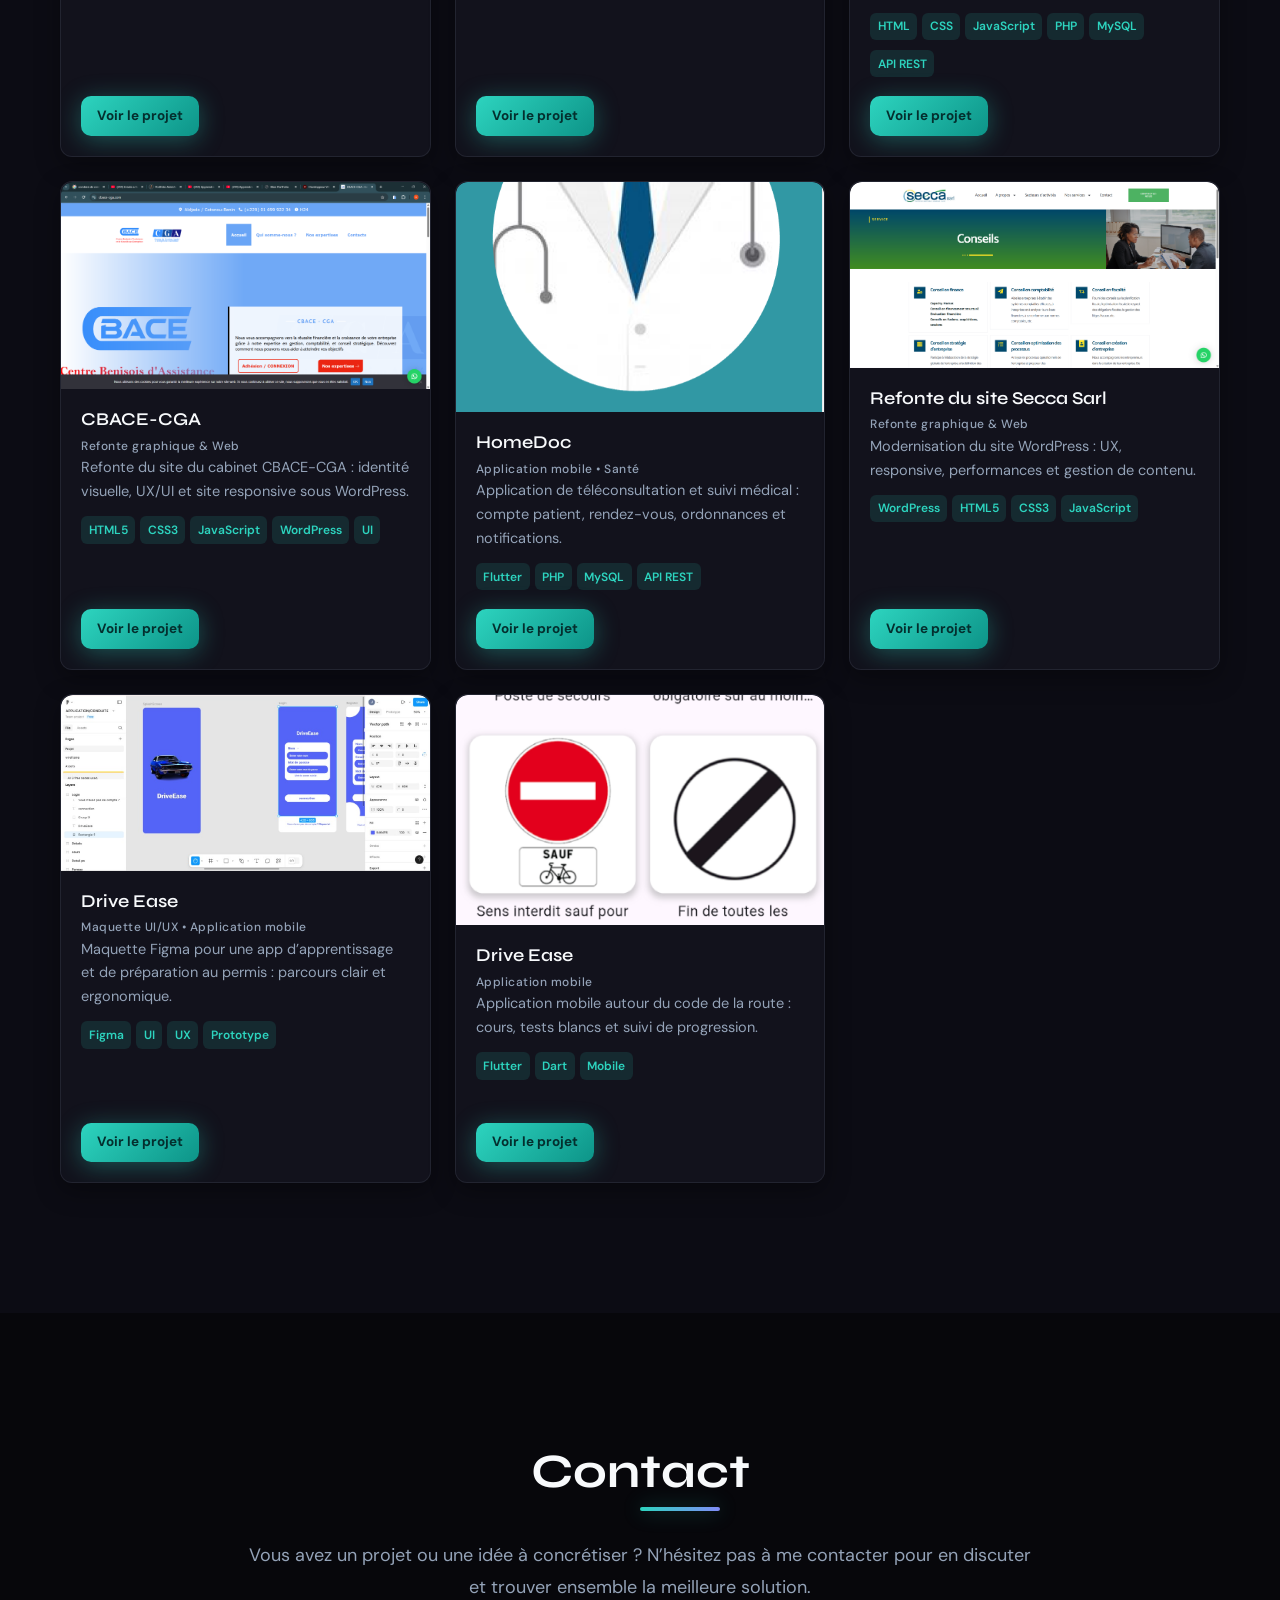
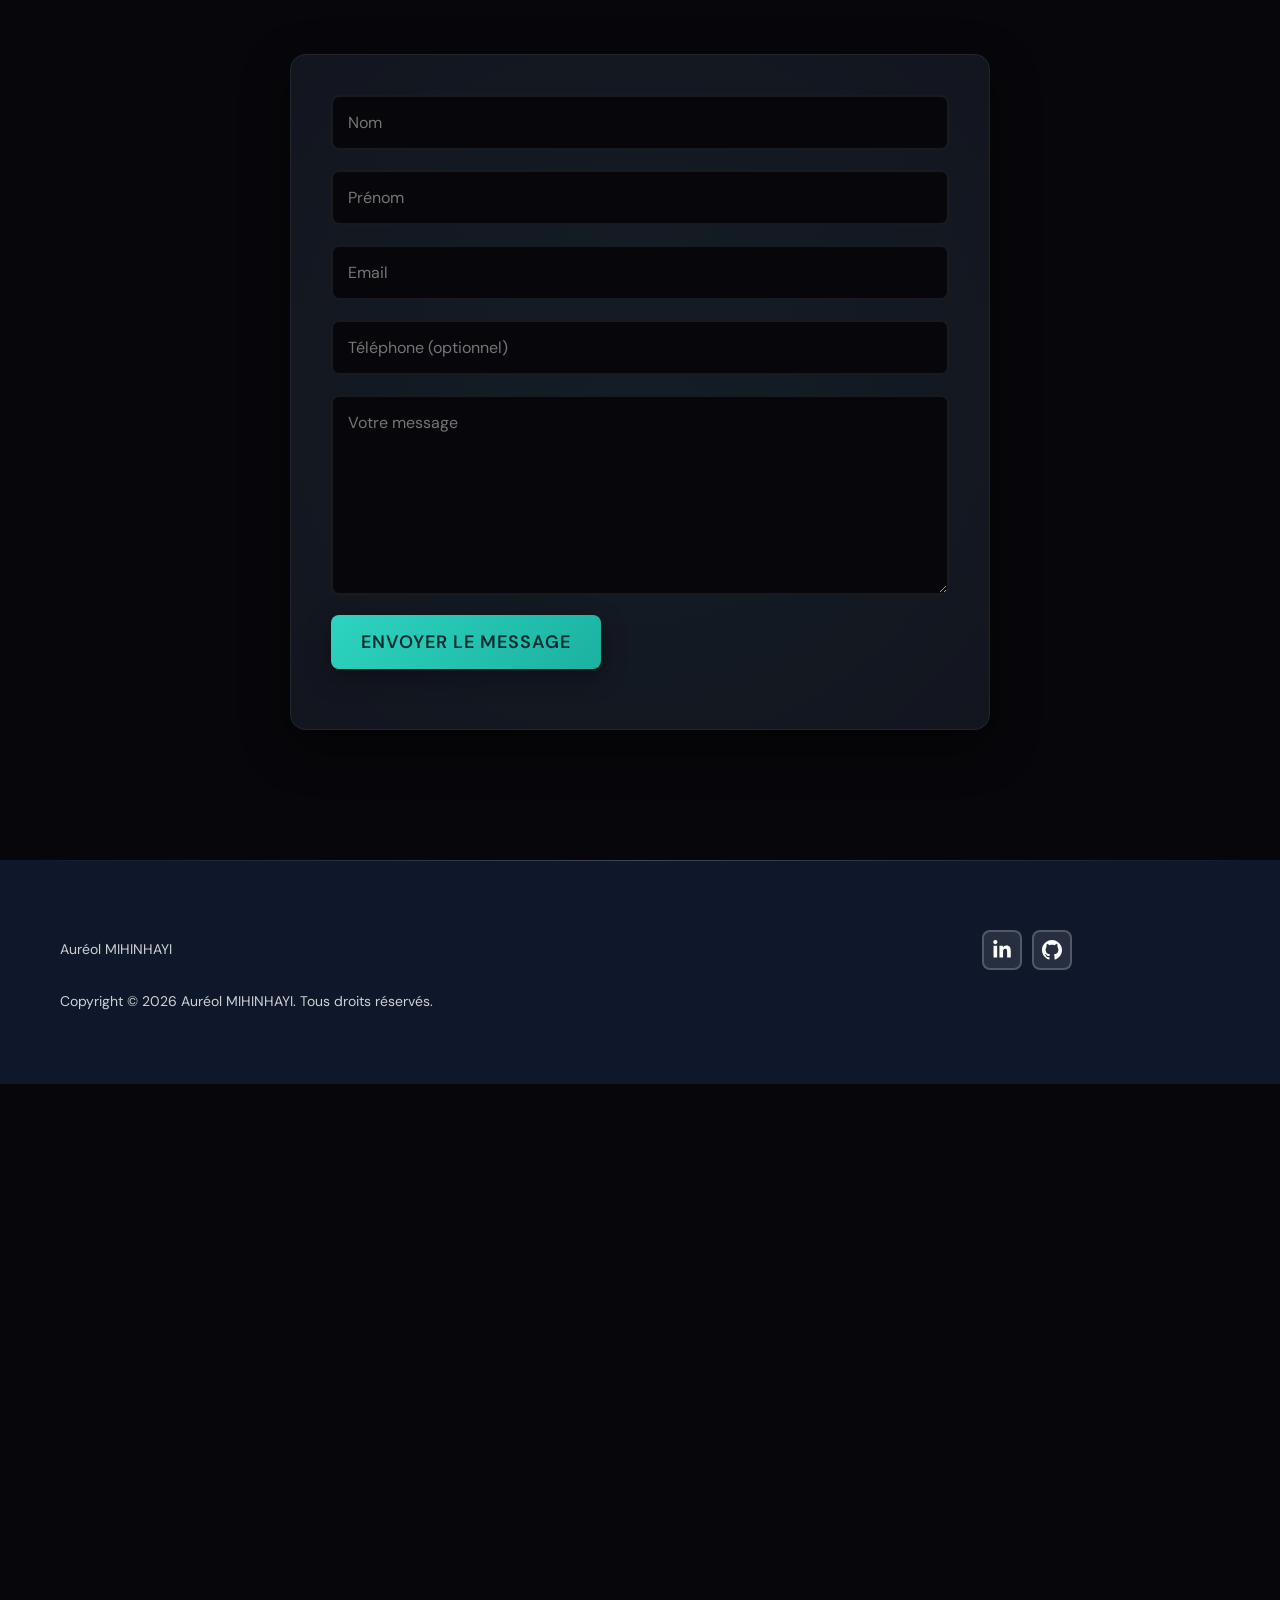
==== commit 8f597514: "CBACE: captures PNG du dossier img, galerie projet plus grande Co-authored-by: Cursor <cursoragent@c" ====
--- a/index.html
+++ b/index.html
@@ -810,7 +810,7 @@
   <!-- Carte projet -->
   <div class="card card--project" data-category="design">
     <img
-      src="./img/cbace-1.svg"
+      src="./img/CBACE%201.png"
       loading="lazy"
       width="365"
       height="243"
@@ -838,10 +838,11 @@
         <div class="grid">
           <!-- Captures du site -->
           <div class="grid__item">
-            <img src="./img/cbace-1.svg" loading="lazy" width="800" height="500" class="card__image" alt="CBACE-CGA — page d'accueil (aperçu)" />
-            <img src="./img/cbace-2.svg" loading="lazy" width="800" height="500" class="card__image" alt="CBACE-CGA — services (aperçu)" />
-            <img src="./img/cbace-3.svg" loading="lazy" width="800" height="500" class="card__image" alt="CBACE-CGA — contact (aperçu)" />
-            <img src="./img/cbace-4.svg" loading="lazy" width="800" height="500" class="card__image" alt="CBACE-CGA — page intérieure (aperçu)" />
+            <img src="./img/CBACE%201.png" loading="lazy" width="1200" height="800" class="card__image" alt="CBACE-CGA — capture 1" />
+            <img src="./img/CBACE2.png" loading="lazy" width="1200" height="800" class="card__image" alt="CBACE-CGA — capture 2" />
+            <img src="./img/CBACE%203%20(1).png" loading="lazy" width="1200" height="800" class="card__image" alt="CBACE-CGA — capture 3" />
+            <img src="./img/CBACE%203%20(2).png" loading="lazy" width="1200" height="800" class="card__image" alt="CBACE-CGA — capture 4" />
+            <img src="./img/CBACE%203%20(3).png" loading="lazy" width="1200" height="800" class="card__image" alt="CBACE-CGA — capture 5" />
           </div>
 
           <!-- Description du projet -->
@@ -861,10 +862,6 @@
               Le projet visait à moderniser l’identité visuelle,
               clarifier les informations et améliorer la lisibilité du site.
             </p>
-            <p class="category">
-              Aperçus ci-dessous : visuels de démonstration (SVG). Vous pouvez les remplacer dans le dossier <code>img/</code> par vos exports PNG (<code>cbace-1.png</code> …) en adaptant les chemins dans le code.
-            </p>
-
             <h5 class="h3">Informations</h5>
             <p>
               • Refonte graphique complète<br />
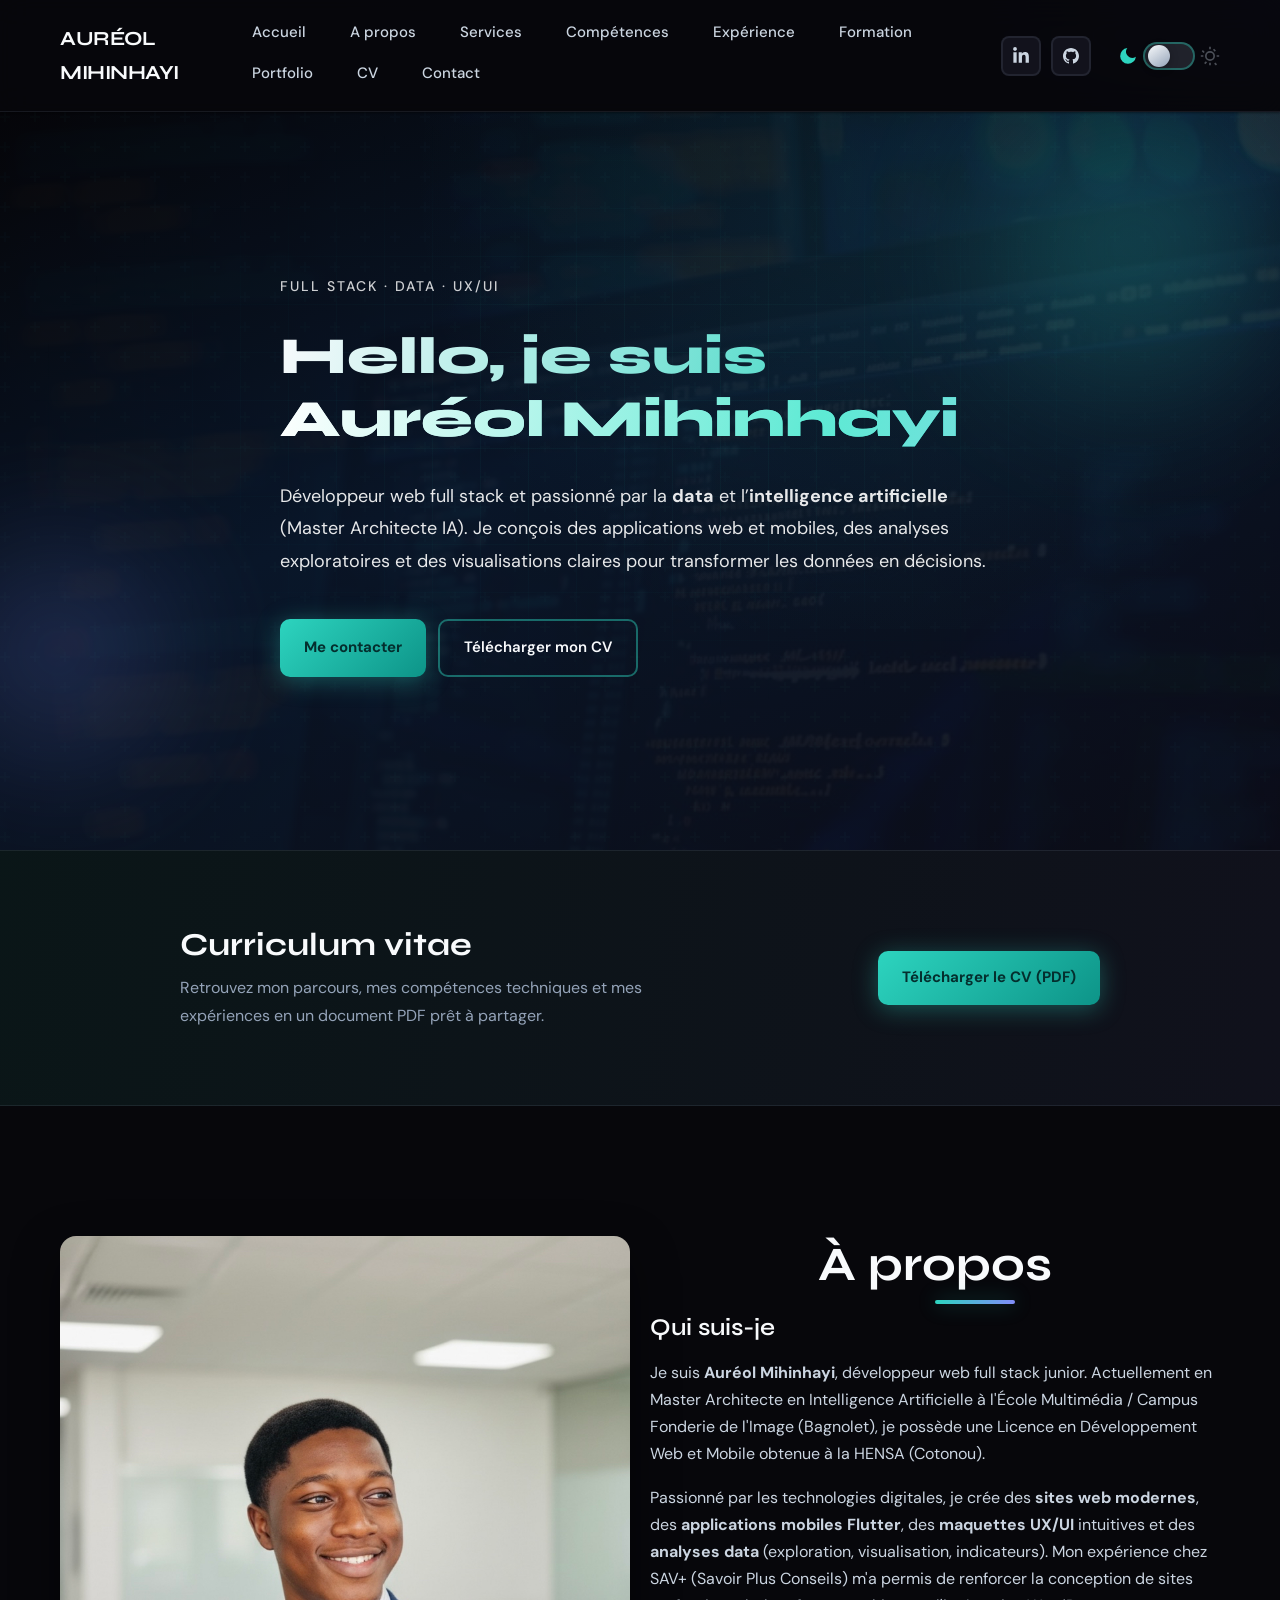
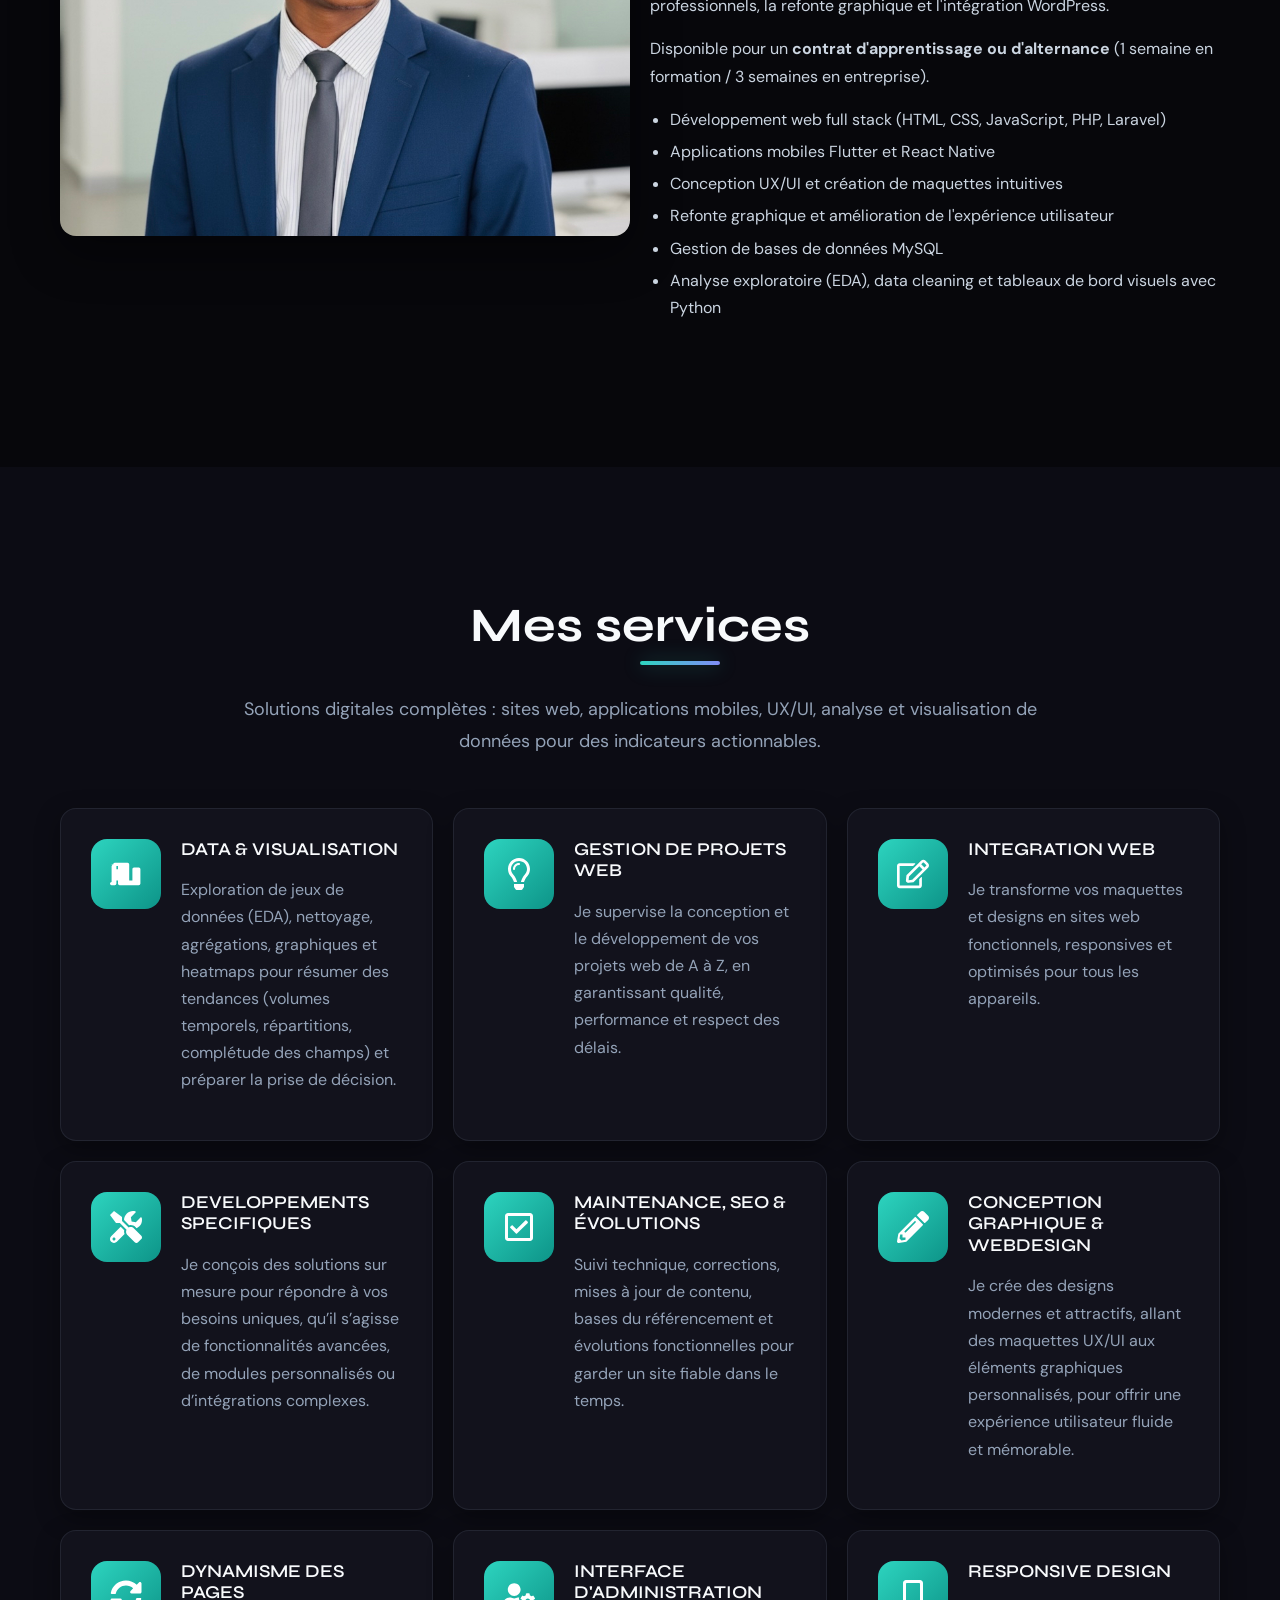
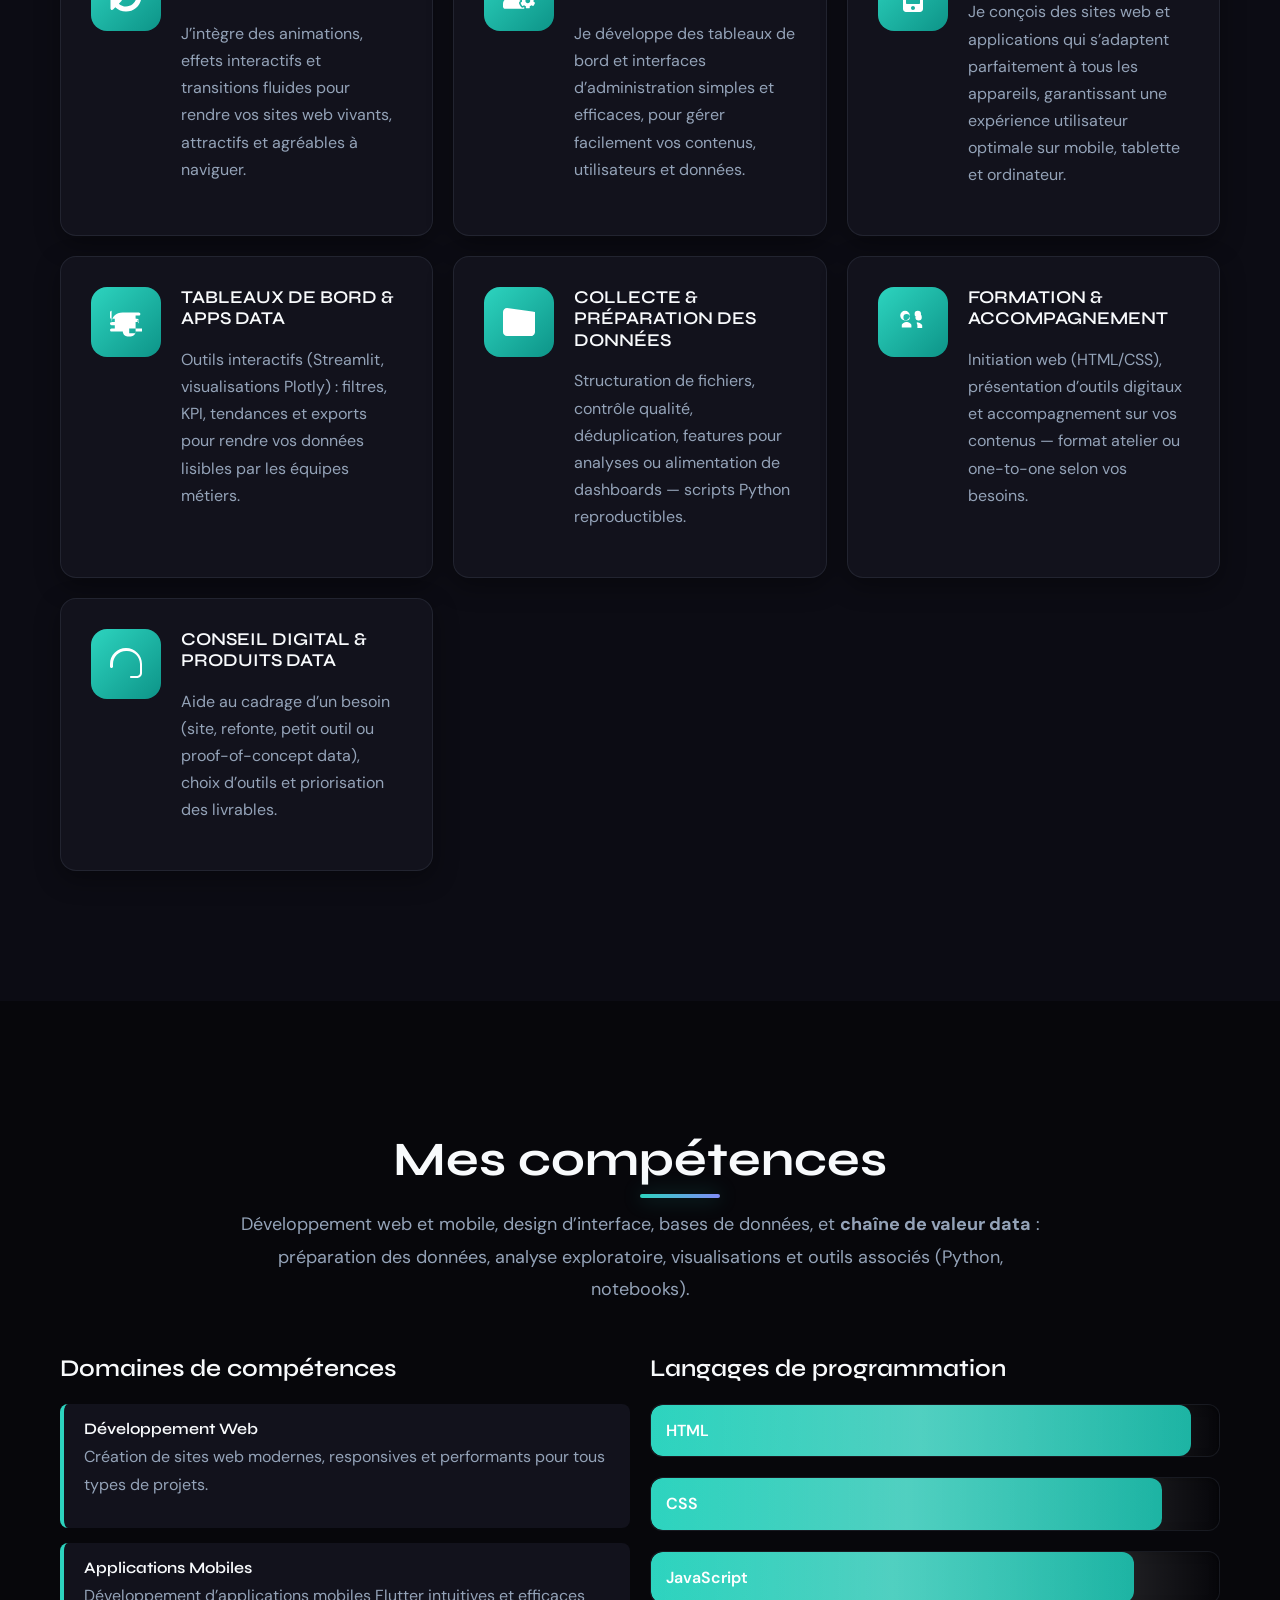
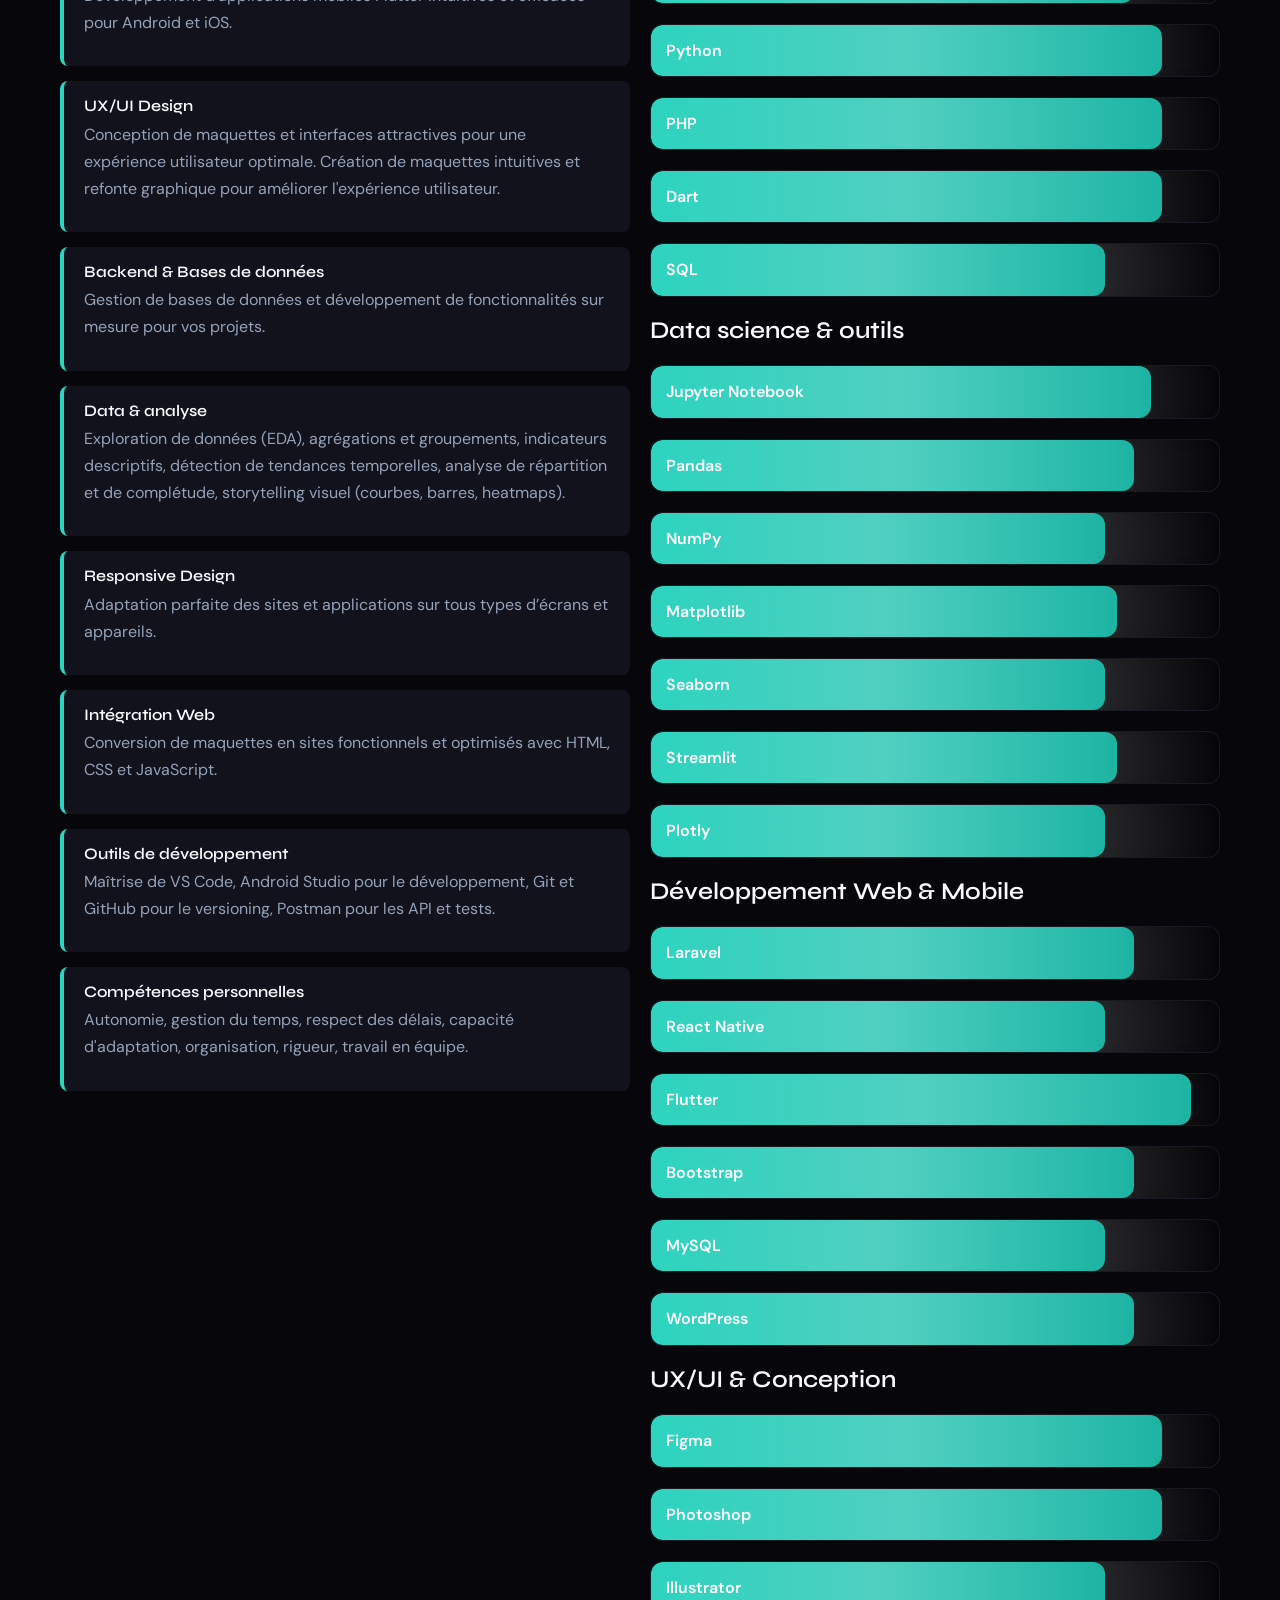
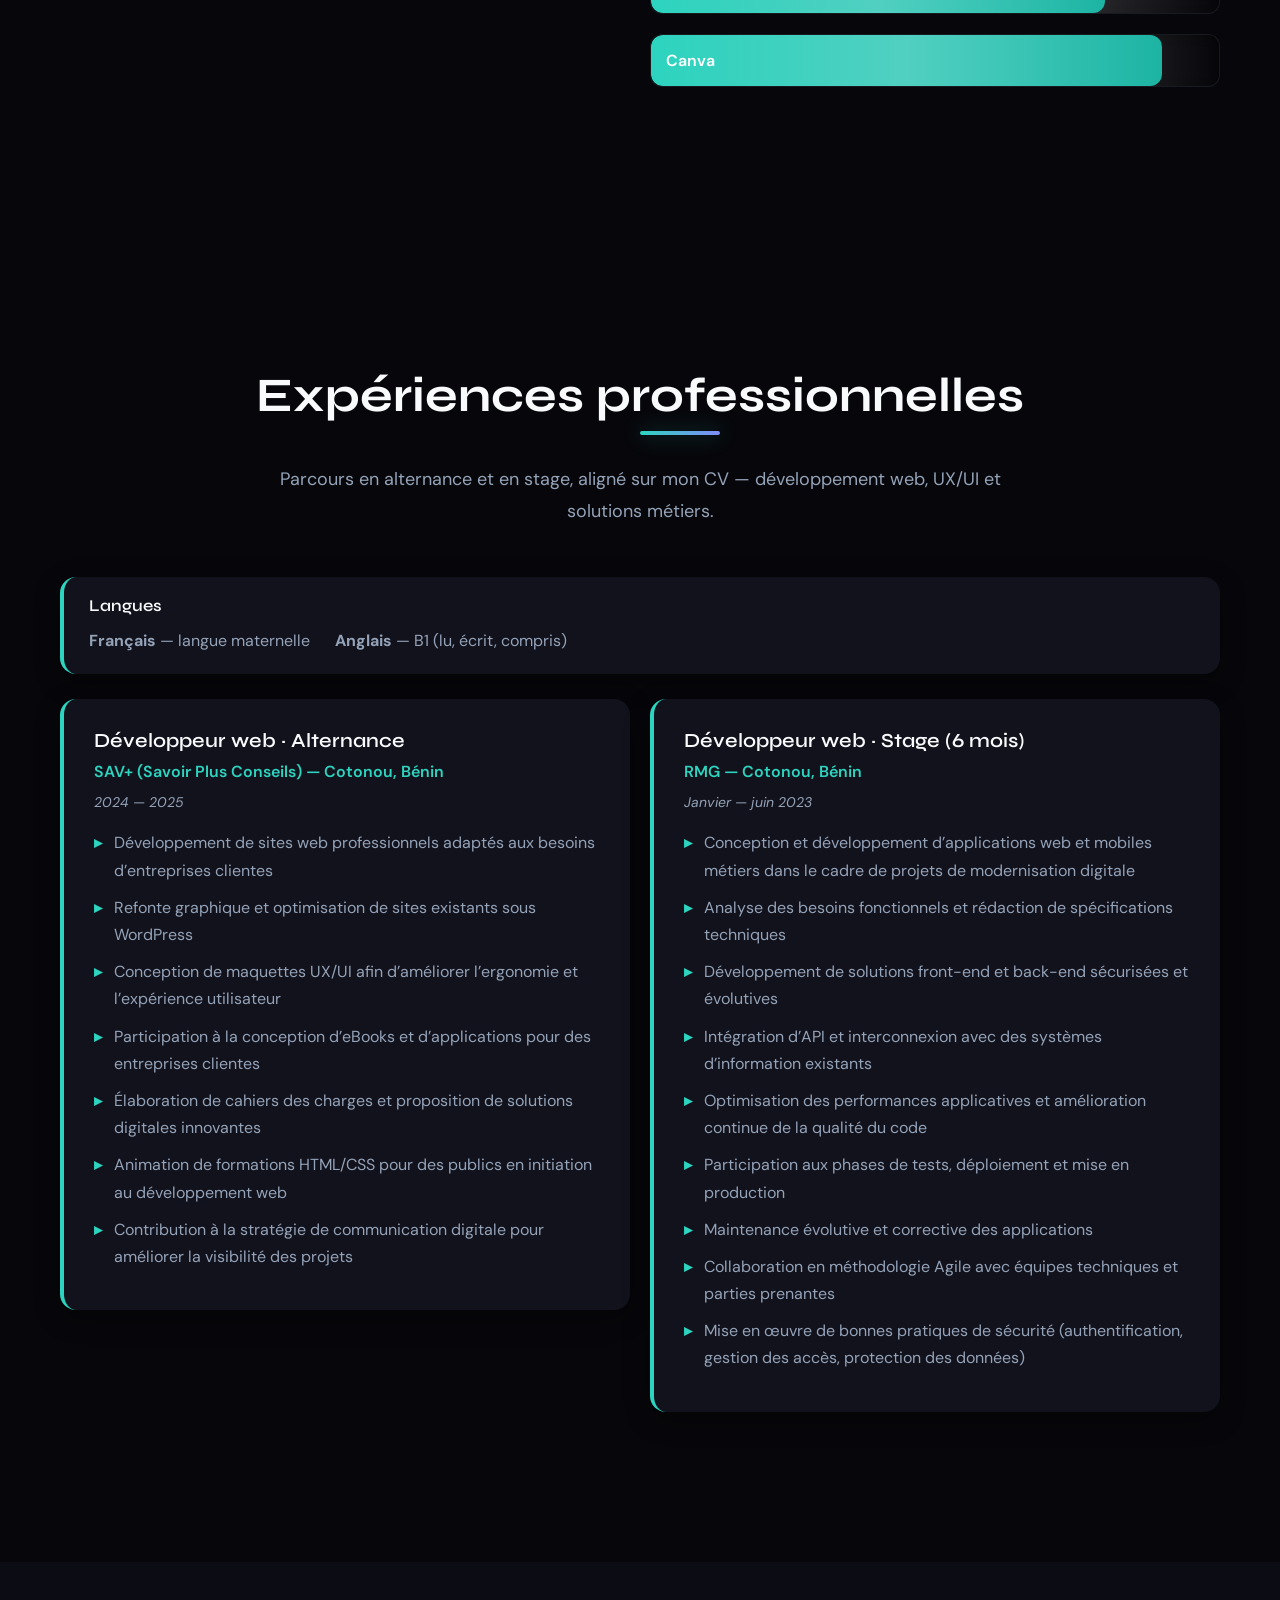
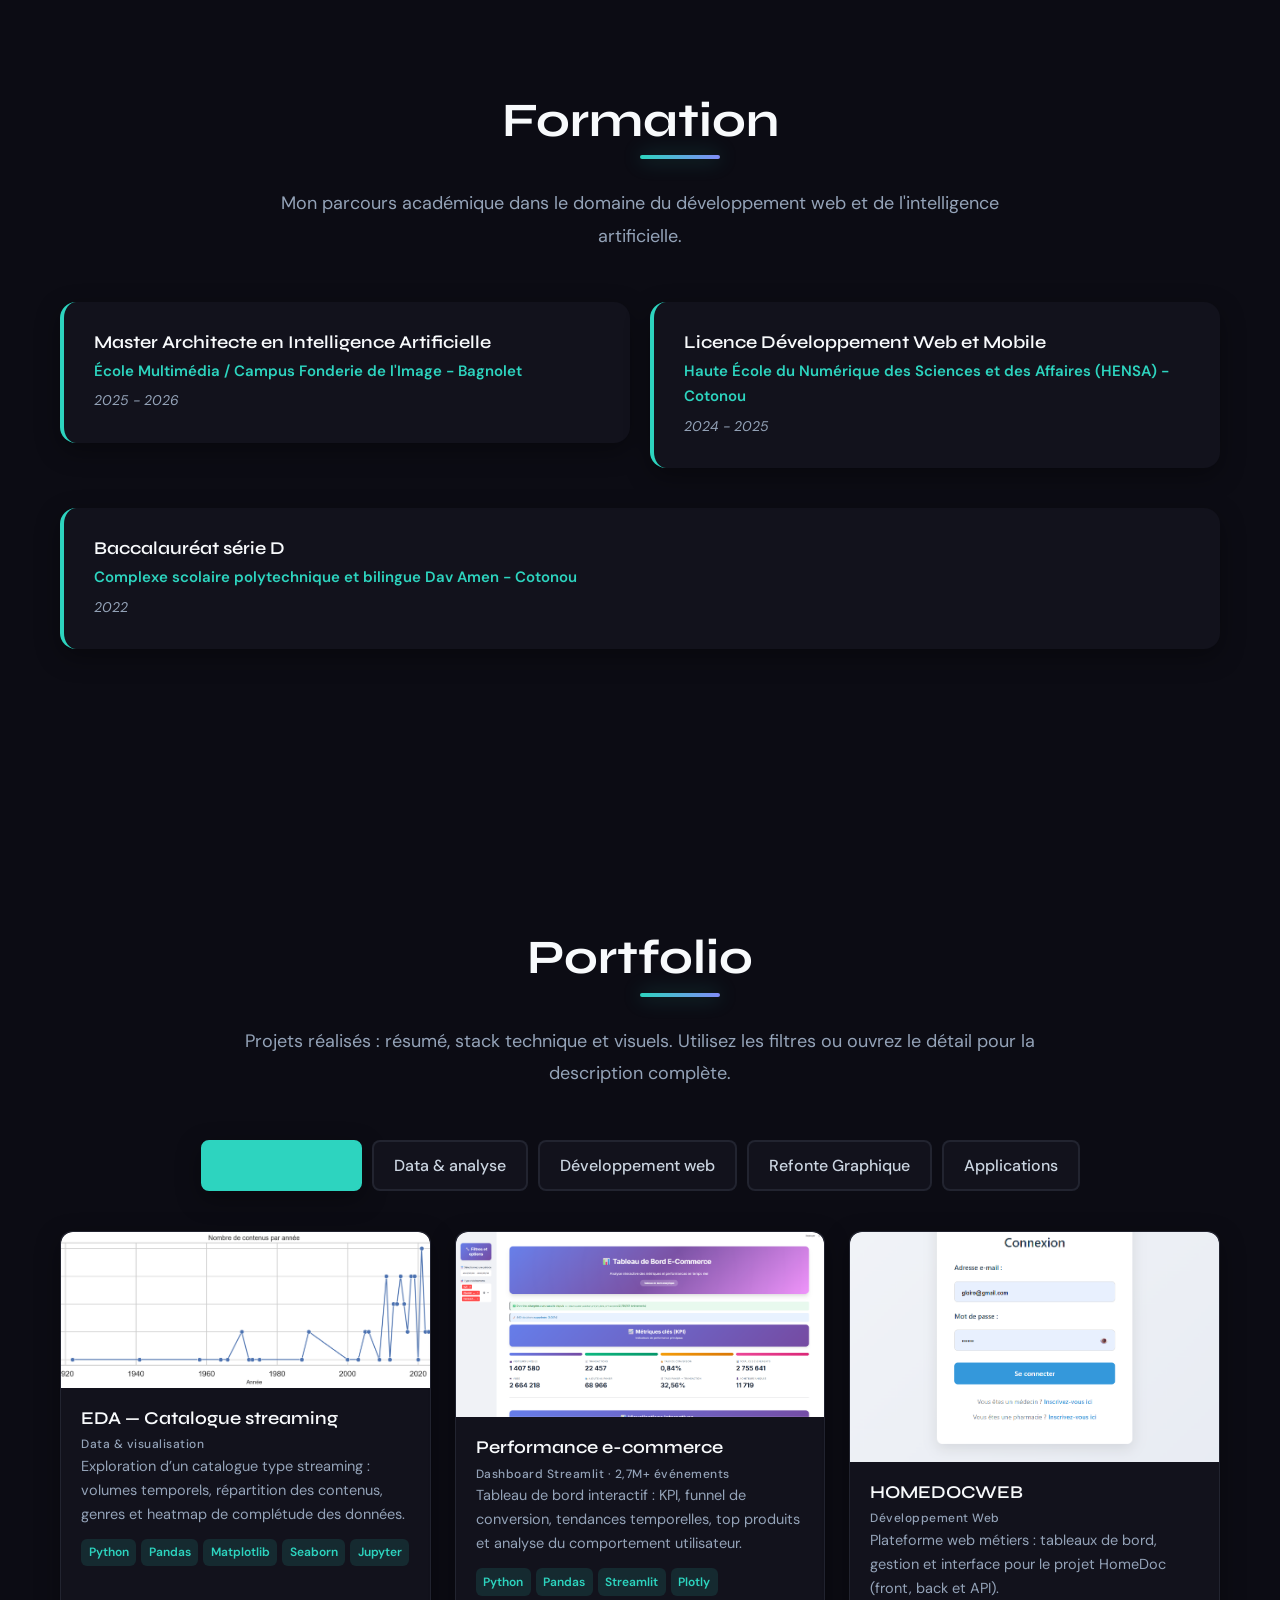
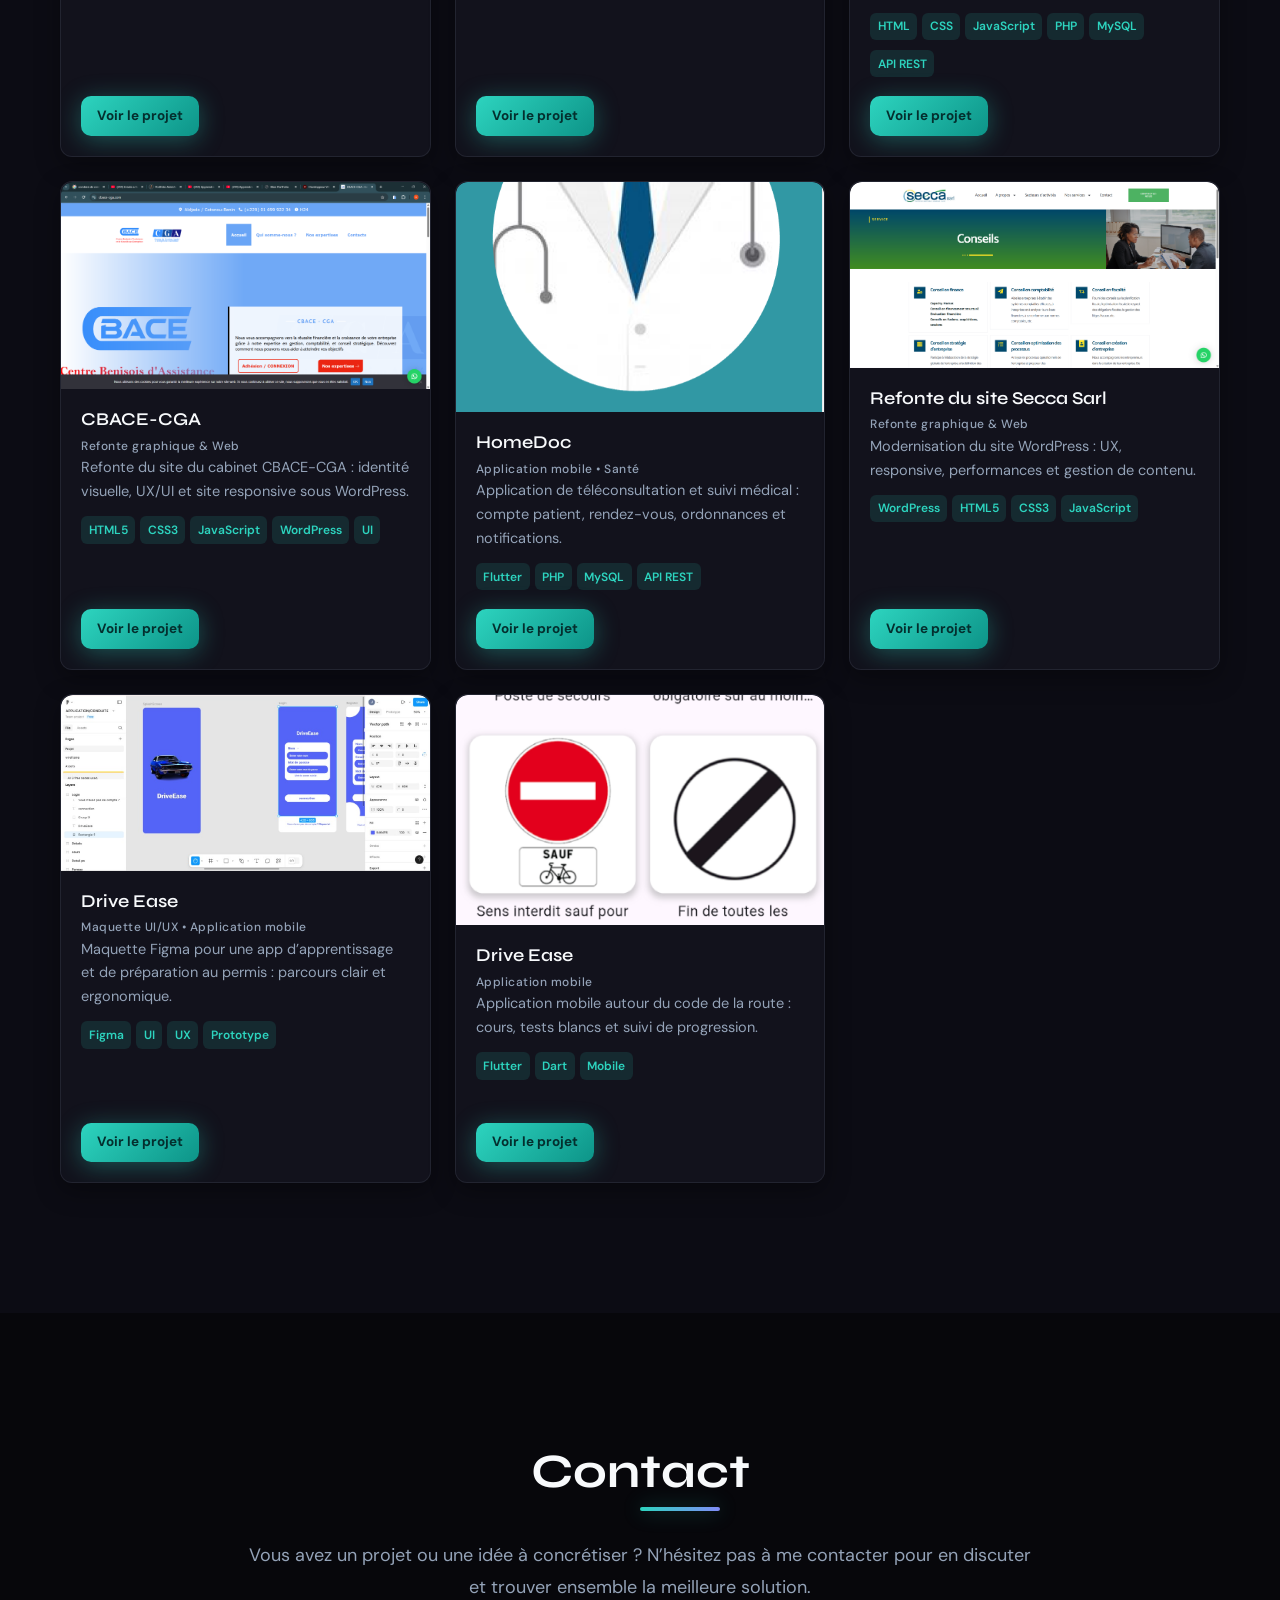
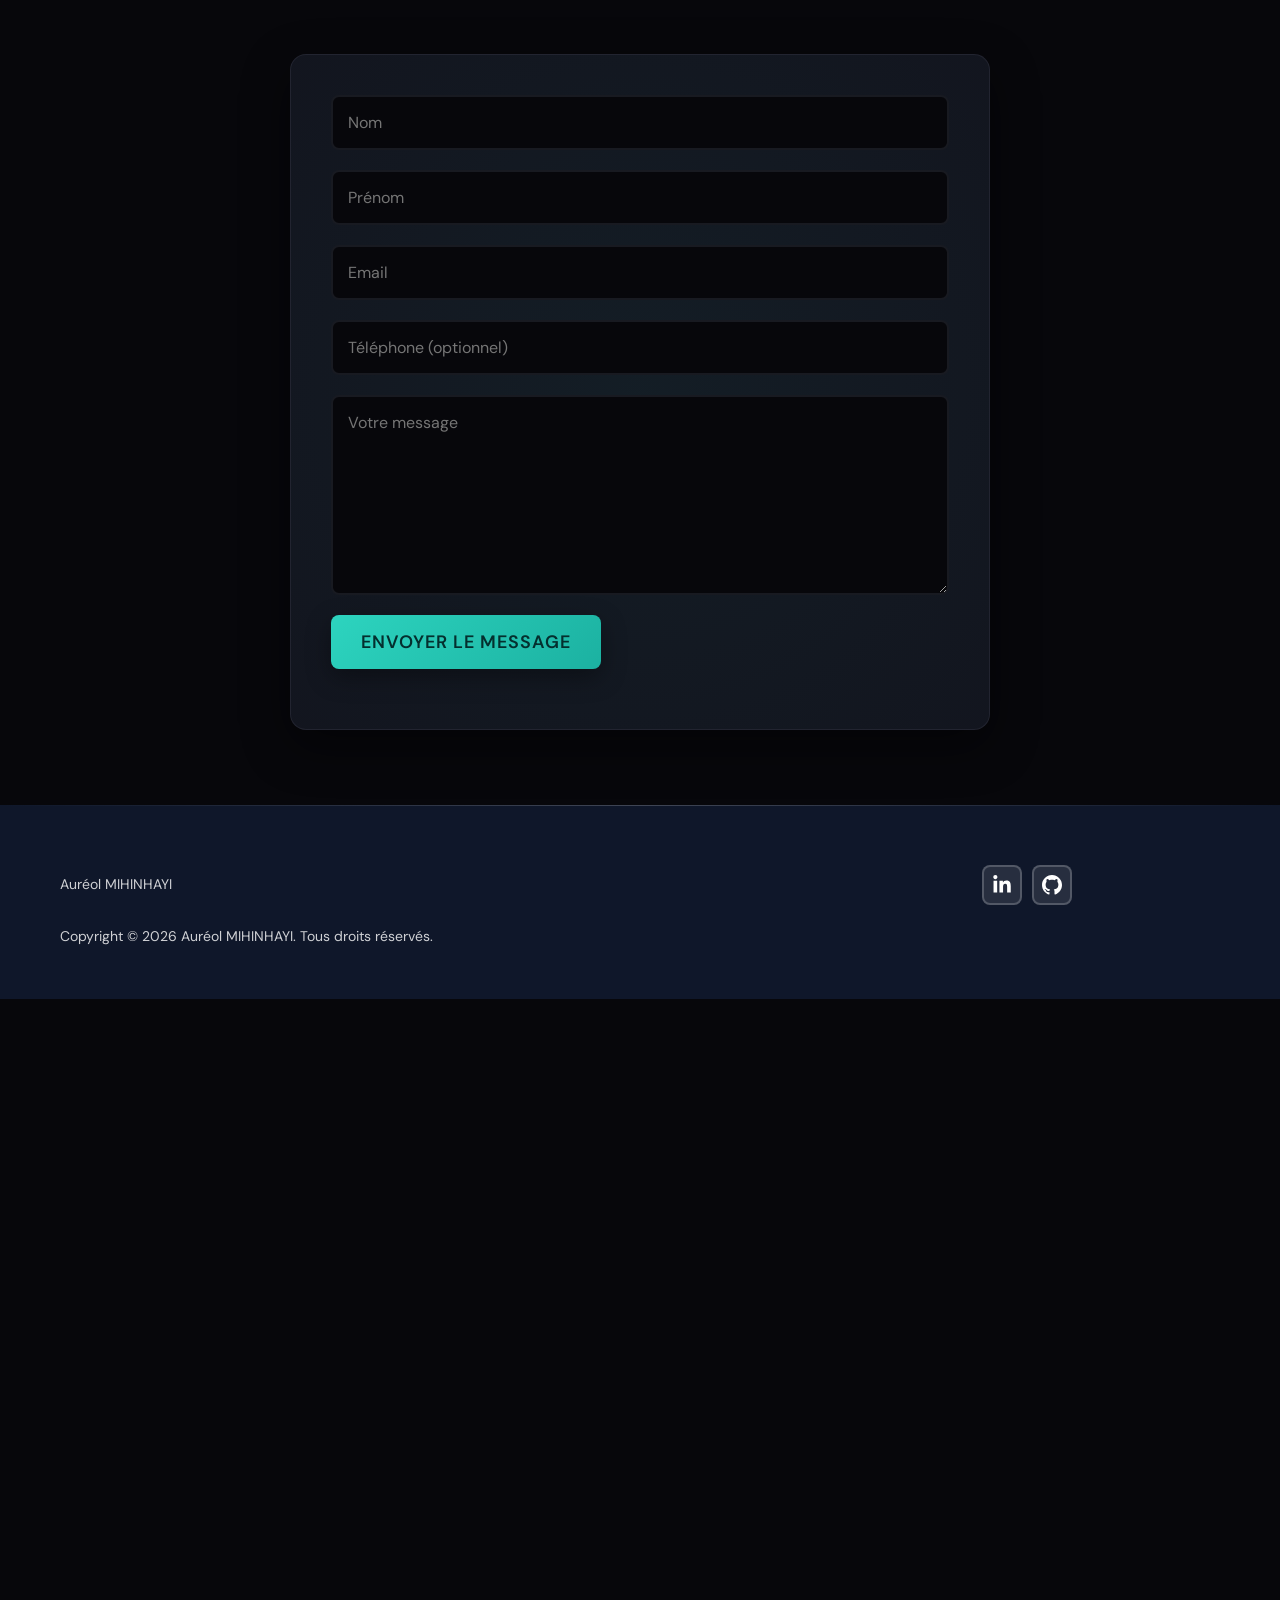
==== commit c49bfc1d: "Corrige le défilement excessif sous le footer (modales vs transform portfolio) - Exclut #portfolio d" ====
--- a/index.html
+++ b/index.html
@@ -4,6 +4,15 @@
   <meta charset="UTF-8">
   <meta http-equiv="X-UA-Compatible" content="IE=edge">
   <meta name="viewport" content="width=device-width, initial-scale=1.0">
+  <script>
+    (function () {
+      try {
+        if (localStorage.getItem("portfolio-theme") === "light") {
+          document.documentElement.setAttribute("data-theme", "light");
+        }
+      } catch (e) {}
+    })();
+  </script>
   <title>Auréol Mihinhayi — Full Stack, Data &amp; IA | Portfolio</title>
   <meta name="description" content="Portfolio d'Auréol Mihinhayi : développement web full stack, applications mobiles, analyse de données, visualisation et parcours en intelligence artificielle.">
   <link rel="shortcut icon" href="./img/favicon.ico?v=1" type="image/x-icon">
@@ -57,6 +66,17 @@
             </a>
           </li>
         </ul>
+        <div class="header__theme">
+          <button type="button" class="theme-switch" data-theme-toggle role="switch" aria-checked="false" aria-label="Passer en mode clair">
+            <svg class="theme-switch__glyph theme-switch__glyph--moon" width="20" height="20" viewBox="0 0 24 24" aria-hidden="true" focusable="false">
+              <path fill="currentColor" d="M21 12.79A9 9 0 1 1 11.21 3 7 7 0 0 0 21 12.79z"/>
+            </svg>
+            <span class="theme-switch__track" aria-hidden="true"><span class="theme-switch__thumb"></span></span>
+            <svg class="theme-switch__glyph theme-switch__glyph--sun" width="20" height="20" viewBox="0 0 24 24" aria-hidden="true" focusable="false">
+              <path fill="currentColor" d="M12 18a6 6 0 1 1 0-12 6 6 0 0 1 0 12zm0-2a4 4 0 1 0 0-8 4 4 0 0 0 0 8zM11 1h2v3h-2V1zm0 19h2v3h-2v-3zM3.51 4.93l2.12 2.12-1.41 1.41L2.1 6.34l1.41-1.41zm14.85 14.85 2.12 2.12-1.41 1.41-2.12-2.12 1.41-1.41zM1 13v-2h3v2H1zm19 0v-2h3v2h-3zM6.34 21.9l-1.41-1.41 2.12-2.12 1.41 1.41-2.12 2.12zm12.73-16.55-1.41 1.41-2.12-2.12 1.41-1.41 2.12 2.12z"/>
+            </svg>
+          </button>
+        </div>
         <button class="burger"><span class="bar"></span></button>
       </div>
     </div>
--- a/css/global.css
+++ b/css/global.css
@@ -1,5 +1,6 @@
 /* Base & Variables — thème portfolio dark / data */
 :root {
+  color-scheme: dark;
   --color-primary: #2dd4bf;
   --color-primary-dark: #0d9488;
   --color-accent: #818cf8;
@@ -29,6 +30,8 @@
 html {
   font-size: 62.5%;
   scroll-behavior: smooth;
+  margin: 0;
+  padding: 0;
 }
 
 body {
@@ -37,6 +40,7 @@
   line-height: 1.7;
   color: var(--color-body);
   margin: 0;
+  padding-bottom: 0;
   background: var(--background-body);
   background-image:
     radial-gradient(ellipse 120% 80% at 50% -40%, rgba(45, 212, 191, 0.12), transparent 55%),
@@ -376,6 +380,17 @@
 
   section {
     padding: 10rem 0;
+  }
+}
+
+/* Moins d’espace vide entre le formulaire et le footer */
+section#contact {
+  padding-bottom: 3.5rem;
+}
+
+@media screen and (min-width: 750px) {
+  section#contact {
+    padding-bottom: 4.5rem;
   }
 }
 
@@ -1806,11 +1821,16 @@
 .modal__content {
   background-color: var(--background-body);
   color: var(--color-body);
-  min-height: 100vh;
+  min-height: 0;
   padding: 5rem 2rem;
   overflow: auto;
   text-align: left;
   animation: fadeInUp 0.4s ease-out;
+}
+
+.show.modal .modal__content {
+  min-height: 100vh;
+  min-height: 100dvh;
 }
 
 .modal__title {
@@ -2004,7 +2024,8 @@
   color: #fff;
   text-align: center;
   font-size: 1.4rem;
-  padding: 4rem 0;
+  padding: 3rem 0 2rem;
+  margin-bottom: 0;
   position: relative;
   overflow: hidden;
 }
@@ -2092,3 +2113,262 @@
     background-position: calc(200px + 100%) 0;
   }
 }
+
+/* ——— Interrupteur thème (glissière) — défaut = sombre ——— */
+.header__theme {
+  display: flex;
+  align-items: center;
+  flex-shrink: 0;
+  margin-left: 0.75rem;
+}
+
+@media screen and (max-width: 749px) {
+  .header__theme {
+    margin-left: 0.6rem;
+  }
+}
+
+.theme-switch {
+  display: inline-flex;
+  align-items: center;
+  gap: 0.5rem;
+  padding: 0;
+  margin: 0;
+  border: none;
+  background: transparent;
+  cursor: pointer;
+  -webkit-tap-highlight-color: transparent;
+}
+
+.theme-switch:focus-visible {
+  outline: 2px solid var(--color-primary);
+  outline-offset: 4px;
+  border-radius: 999px;
+}
+
+.theme-switch__glyph {
+  flex-shrink: 0;
+  display: block;
+  opacity: 0.45;
+  color: var(--color-body);
+  transition: opacity 0.22s ease, color 0.22s ease, transform 0.22s ease;
+}
+
+.theme-switch[aria-checked="false"] .theme-switch__glyph--moon {
+  opacity: 1;
+  color: var(--color-primary);
+  transform: scale(1.05);
+}
+
+.theme-switch[aria-checked="false"] .theme-switch__glyph--sun {
+  opacity: 0.35;
+}
+
+.theme-switch[aria-checked="true"] .theme-switch__glyph--sun {
+  opacity: 1;
+  color: var(--color-primary);
+  transform: scale(1.05);
+}
+
+.theme-switch[aria-checked="true"] .theme-switch__glyph--moon {
+  opacity: 0.35;
+}
+
+.theme-switch__track {
+  position: relative;
+  width: 5.2rem;
+  height: 2.8rem;
+  border-radius: 999px;
+  background: rgba(148, 163, 184, 0.18);
+  border: 2px solid rgba(45, 212, 191, 0.38);
+  transition: background 0.25s ease, border-color 0.25s ease;
+  flex-shrink: 0;
+}
+
+.theme-switch__thumb {
+  position: absolute;
+  top: 50%;
+  left: 0.3rem;
+  width: 2.2rem;
+  height: 2.2rem;
+  margin-top: -1.1rem;
+  border-radius: 50%;
+  background: linear-gradient(145deg, #f8fafc 0%, #94a3b8 100%);
+  box-shadow: 0 2px 8px rgba(0, 0, 0, 0.28);
+  transition: transform 0.3s cubic-bezier(0.34, 1.56, 0.64, 1), background 0.25s ease, box-shadow 0.25s ease;
+}
+
+.theme-switch[aria-checked="true"] .theme-switch__thumb {
+  transform: translateX(2.4rem);
+  background: linear-gradient(145deg, #fffbeb 0%, #fbbf24 55%, #f59e0b 100%);
+  box-shadow: 0 2px 12px rgba(245, 158, 11, 0.4);
+}
+
+.theme-switch:hover .theme-switch__track {
+  border-color: var(--color-primary);
+}
+
+html[data-theme="light"] .theme-switch__track {
+  background: rgba(15, 23, 42, 0.07);
+  border-color: rgba(13, 148, 136, 0.42);
+}
+
+html[data-theme="light"] .theme-switch[aria-checked="false"] .theme-switch__thumb {
+  background: linear-gradient(145deg, #ffffff 0%, #cbd5e1 100%);
+}
+
+html[data-theme="light"] .theme-switch[aria-checked="true"] .theme-switch__thumb {
+  background: linear-gradient(145deg, #fffbeb 0%, #fcd34d 100%);
+  box-shadow: 0 2px 10px rgba(245, 158, 11, 0.35);
+}
+
+/* Barre haute page projet (retour + thème) */
+.project-topbar {
+  display: flex;
+  align-items: center;
+  justify-content: space-between;
+  flex-wrap: wrap;
+  gap: 1rem;
+  margin-bottom: 2rem;
+}
+
+.project-topbar .project-back {
+  margin-bottom: 0;
+}
+
+html[data-theme="light"] {
+  color-scheme: light;
+  --color-primary: #0d9488;
+  --color-primary-dark: #0f766e;
+  --color-accent: #6366f1;
+  --color-secondary: #64748b;
+  --color-body: #475569;
+  --color-body-light: #64748b;
+  --text-heading: #0f172a;
+  --background-body: #f8fafc;
+  --background-light: #f1f5f9;
+  --background-dark: #e2e8f0;
+  --surface-card: #ffffff;
+  --surface-card-hover: #f1f5f9;
+  --border-color: rgba(15, 23, 42, 0.12);
+  --shadow-sm: 0 1px 2px rgba(15, 23, 42, 0.06);
+  --shadow-md: 0 8px 24px rgba(15, 23, 42, 0.08);
+  --shadow-lg: 0 16px 48px rgba(15, 23, 42, 0.1);
+  --shadow-xl: 0 24px 64px rgba(15, 23, 42, 0.12);
+  --shadow-glow: 0 0 32px rgba(13, 148, 136, 0.22);
+}
+
+html[data-theme="light"] body {
+  background-image:
+    radial-gradient(ellipse 120% 80% at 50% -40%, rgba(13, 148, 136, 0.08), transparent 55%),
+    radial-gradient(ellipse 60% 40% at 100% 0%, rgba(99, 102, 241, 0.06), transparent 50%);
+}
+
+html[data-theme="light"] .header {
+  background: rgba(255, 255, 255, 0.88);
+  border-bottom-color: var(--border-color);
+}
+
+html[data-theme="light"] .header.scrolled {
+  background: rgba(255, 255, 255, 0.95);
+}
+
+html[data-theme="light"] .hero {
+  background: linear-gradient(160deg, #f8fafc 0%, #e2e8f0 45%, #f1f5f9 100%);
+  color: var(--text-heading);
+}
+
+html[data-theme="light"] .hero__photo {
+  opacity: 0.14;
+  filter: saturate(0.95);
+}
+
+html[data-theme="light"] .hero__photo::after {
+  background: linear-gradient(
+    105deg,
+    rgba(248, 250, 252, 0.94) 0%,
+    rgba(241, 245, 249, 0.88) 42%,
+    rgba(248, 250, 252, 0.72) 100%
+  );
+}
+
+html[data-theme="light"] .hero__orb--1 {
+  opacity: 0.22;
+}
+
+html[data-theme="light"] .hero__orb--2 {
+  opacity: 0.2;
+}
+
+html[data-theme="light"] .hero__grid {
+  opacity: 0.45;
+}
+
+html[data-theme="light"] .hero::before {
+  opacity: 0.35;
+}
+
+html[data-theme="light"] .hero::after {
+  opacity: 0.5;
+}
+
+html[data-theme="light"] .hero .title {
+  background: linear-gradient(105deg, #0f172a 0%, #0d9488 42%, #4f46e5 100%);
+  background-size: 200% auto;
+  -webkit-background-clip: text;
+  -webkit-text-fill-color: transparent;
+  background-clip: text;
+}
+
+html[data-theme="light"] .hero .title strong {
+  background: linear-gradient(105deg, #0f172a 0%, #0f766e 40%, #6366f1 100%);
+  background-size: 200% auto;
+  -webkit-background-clip: text;
+  -webkit-text-fill-color: transparent;
+  background-clip: text;
+}
+
+html[data-theme="light"] .hero__item span,
+html[data-theme="light"] .hero__item--main > span {
+  color: #475569;
+}
+
+html[data-theme="light"] .hero__item--main p {
+  color: #334155;
+}
+
+html[data-theme="light"] .hero__item--main p strong {
+  color: #0f172a;
+}
+
+html[data-theme="light"] .modal {
+  background-color: rgba(15, 23, 42, 0.4);
+}
+
+html[data-theme="light"] .cv-strip {
+  background: linear-gradient(100deg, rgba(13, 148, 136, 0.08) 0%, rgba(99, 102, 241, 0.08) 100%);
+}
+
+html[data-theme="light"] footer {
+  background: var(--background-dark);
+  color: var(--text-heading);
+}
+
+html[data-theme="light"] footer p {
+  color: #0f172a;
+}
+
+html[data-theme="light"] footer::before {
+  background: linear-gradient(90deg, transparent, rgba(15, 23, 42, 0.15), transparent);
+}
+
+html[data-theme="light"] footer .socials a {
+  background: rgba(15, 23, 42, 0.06);
+  border-color: var(--border-color);
+  color: #0f172a;
+}
+
+html[data-theme="light"] footer .socials a:hover {
+  color: #fff;
+  border-color: var(--color-primary);
+}
